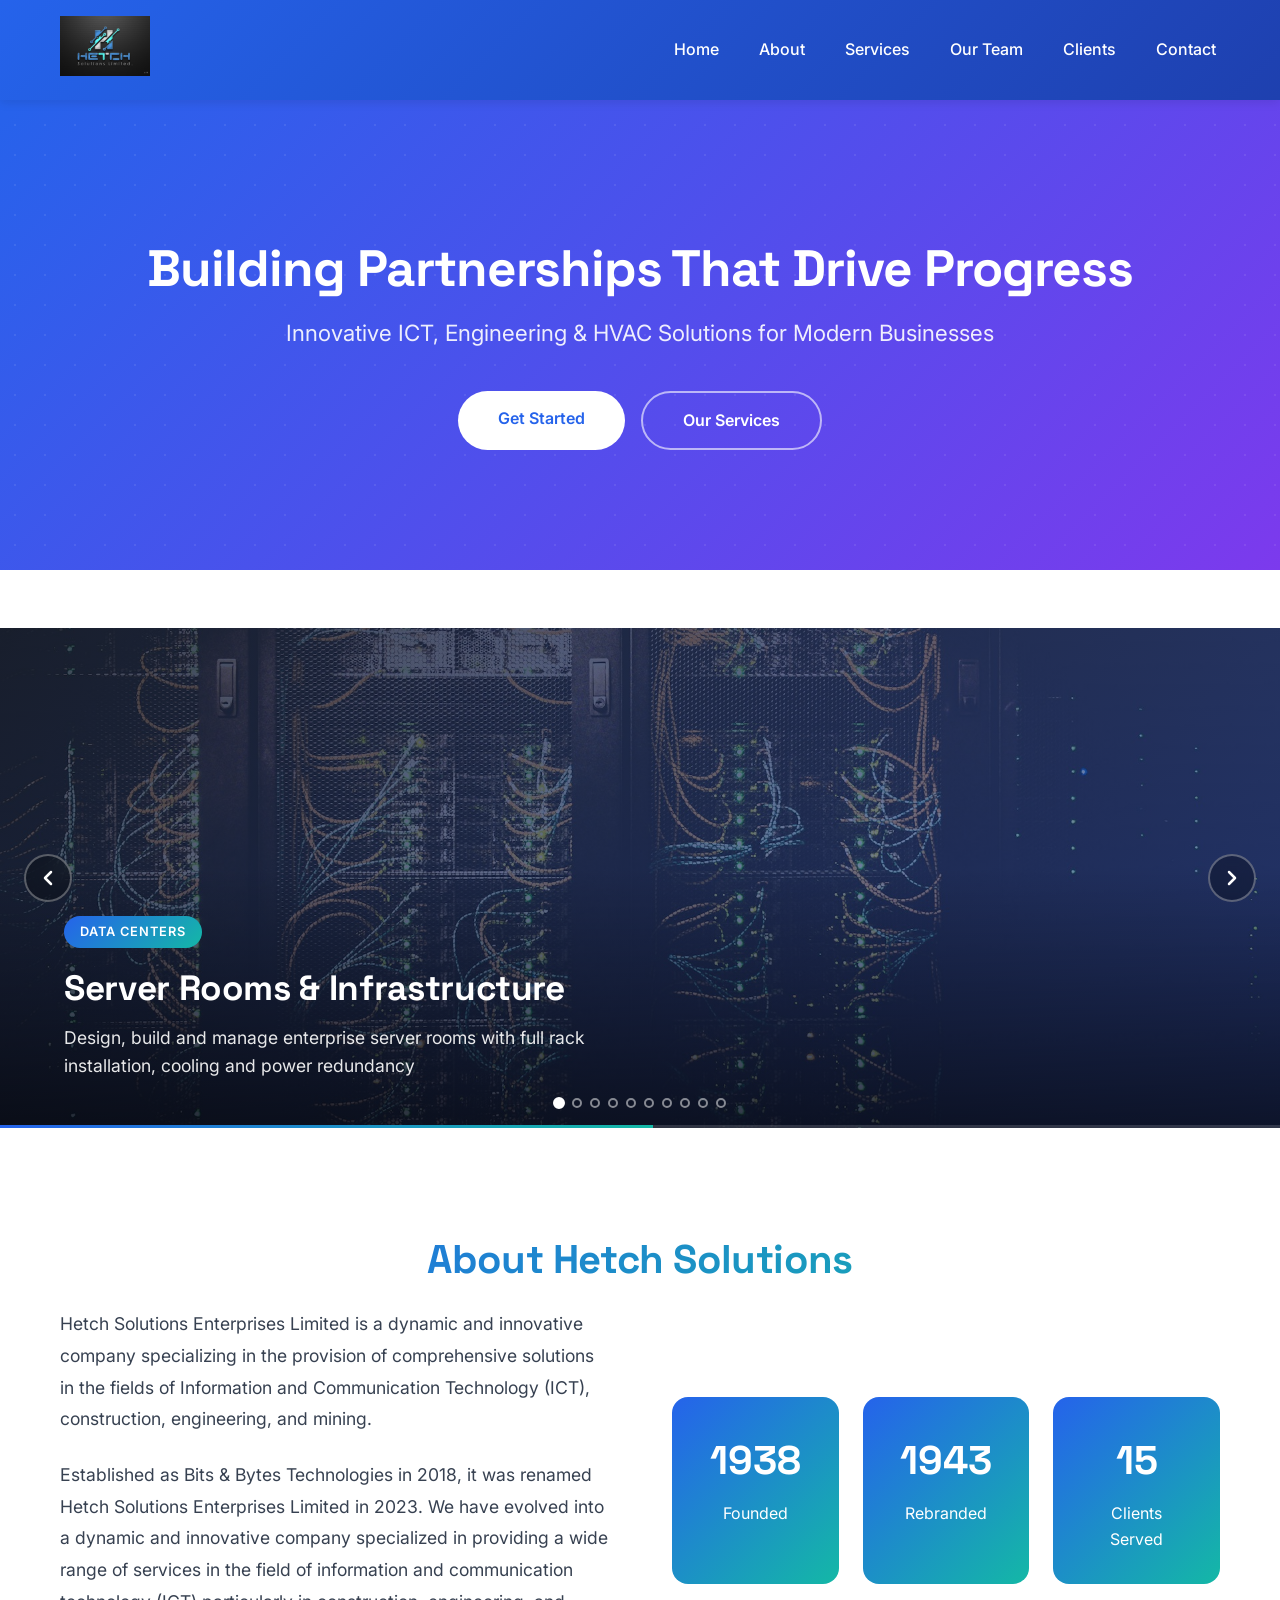
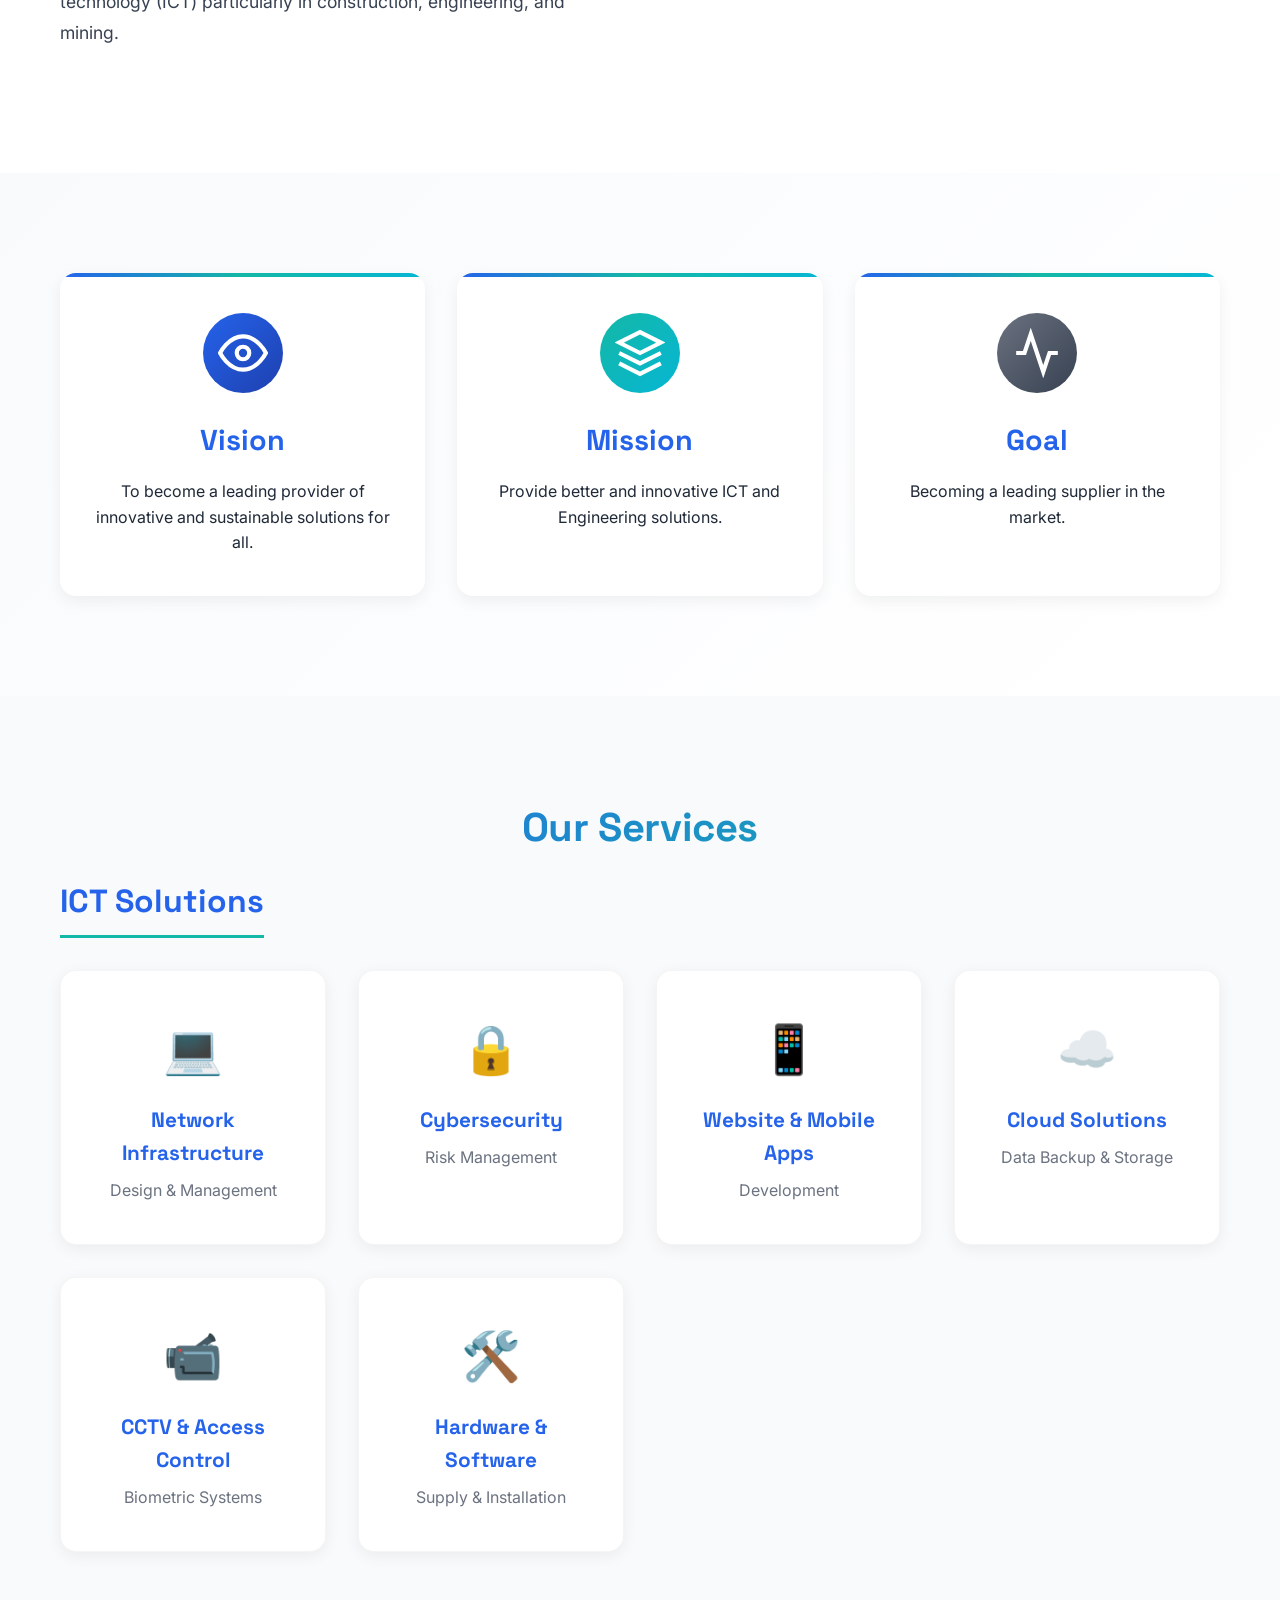
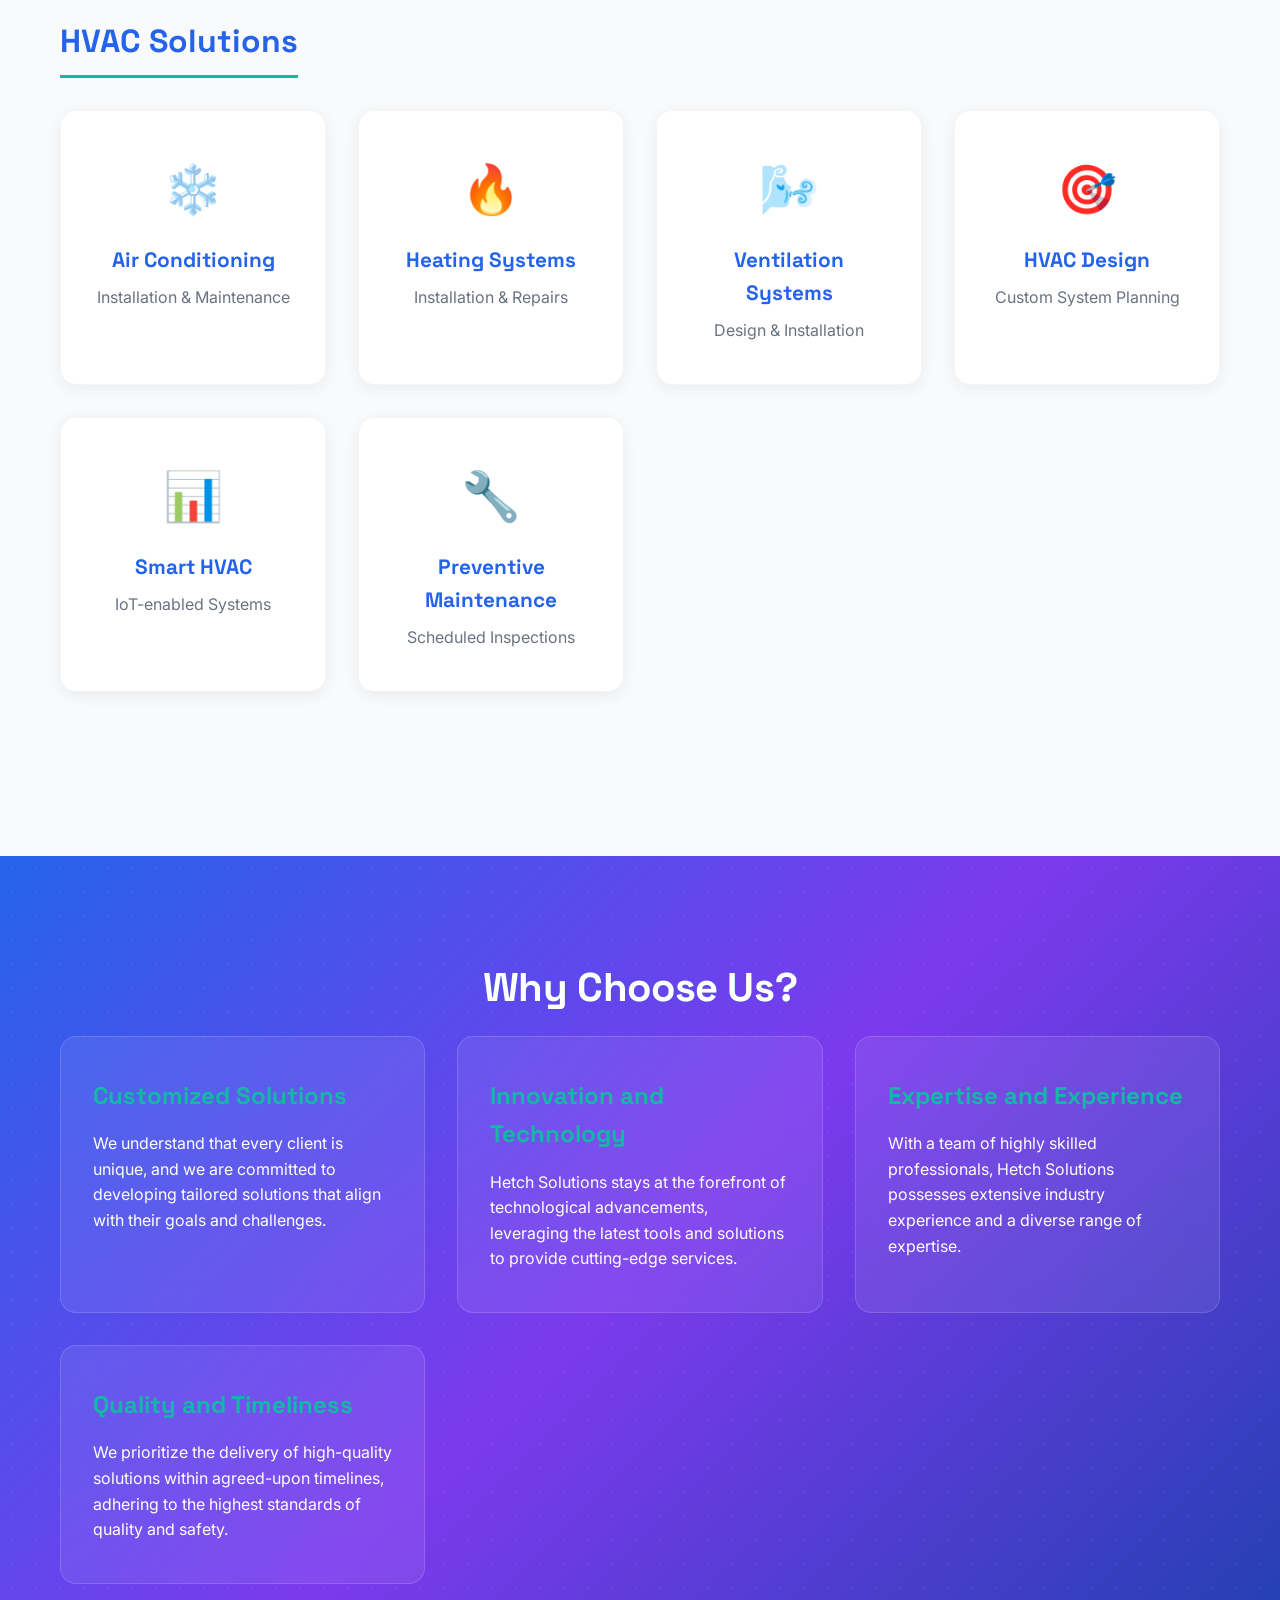
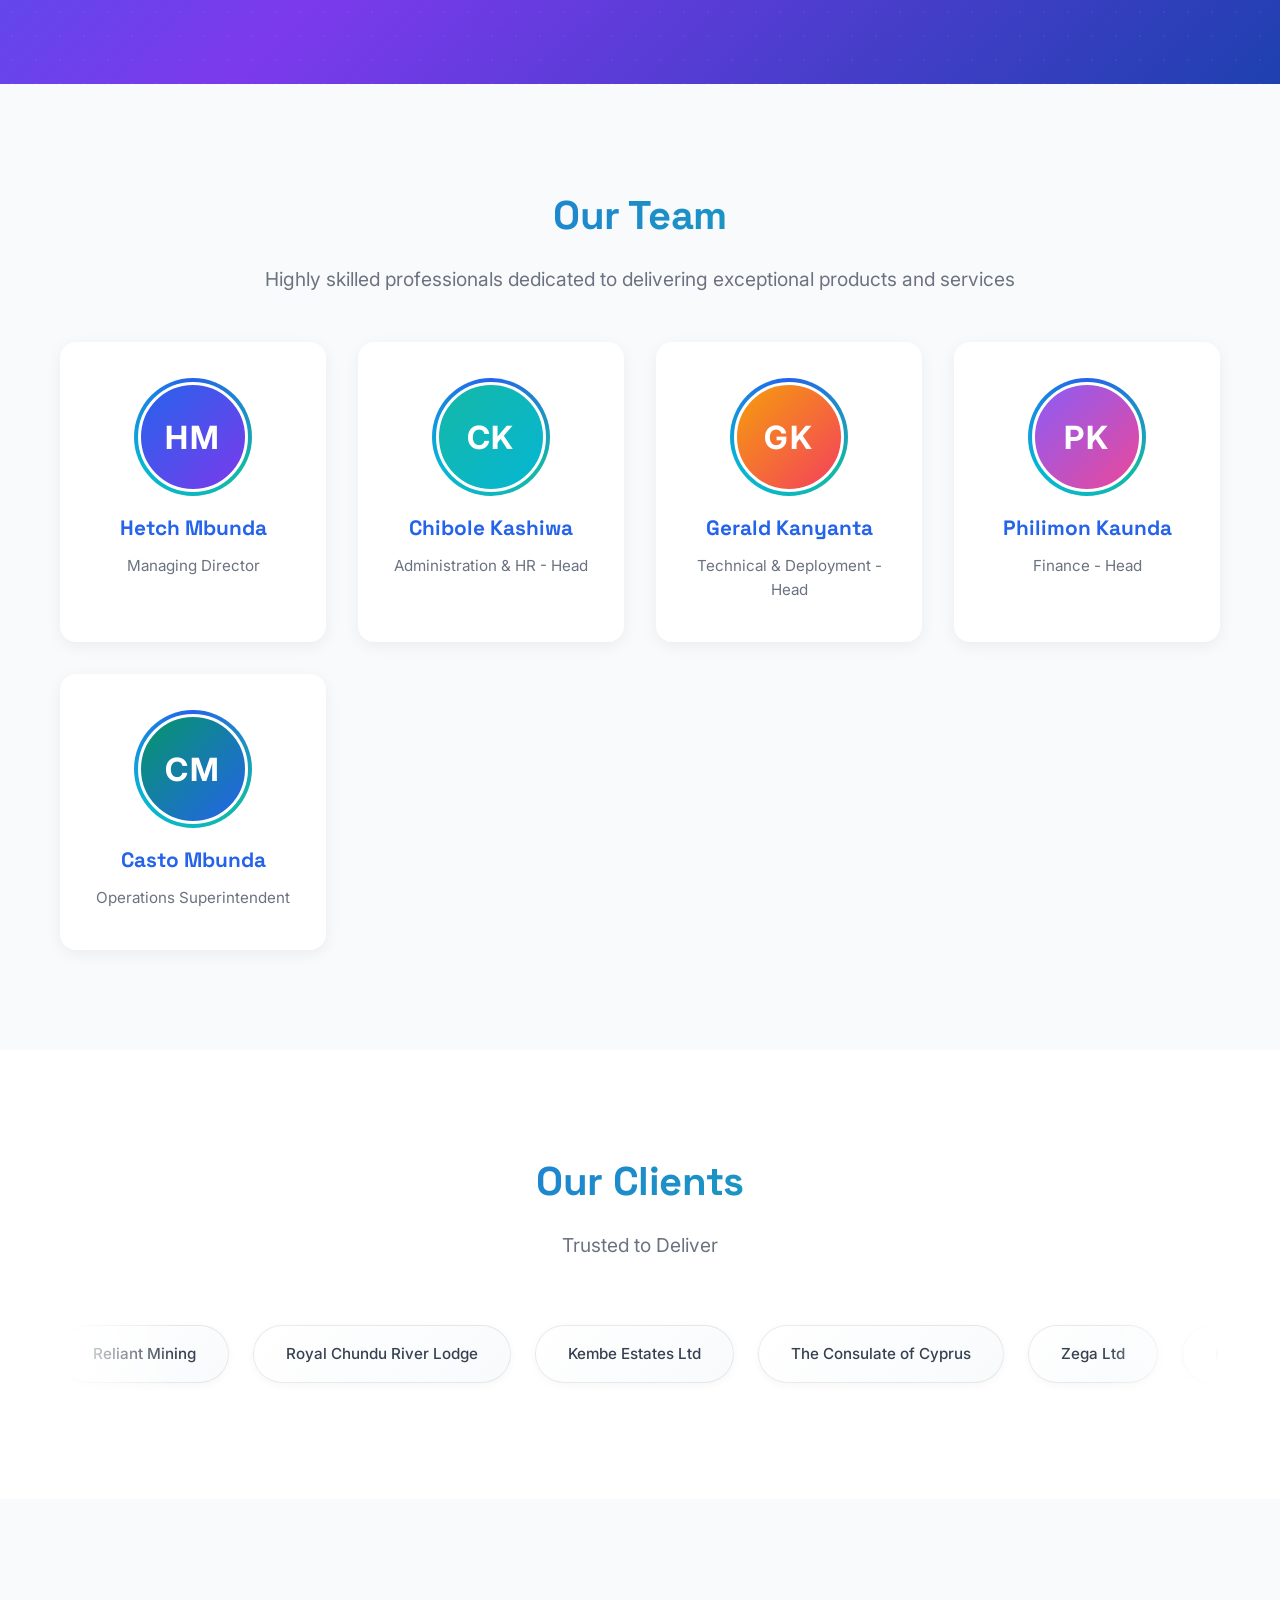
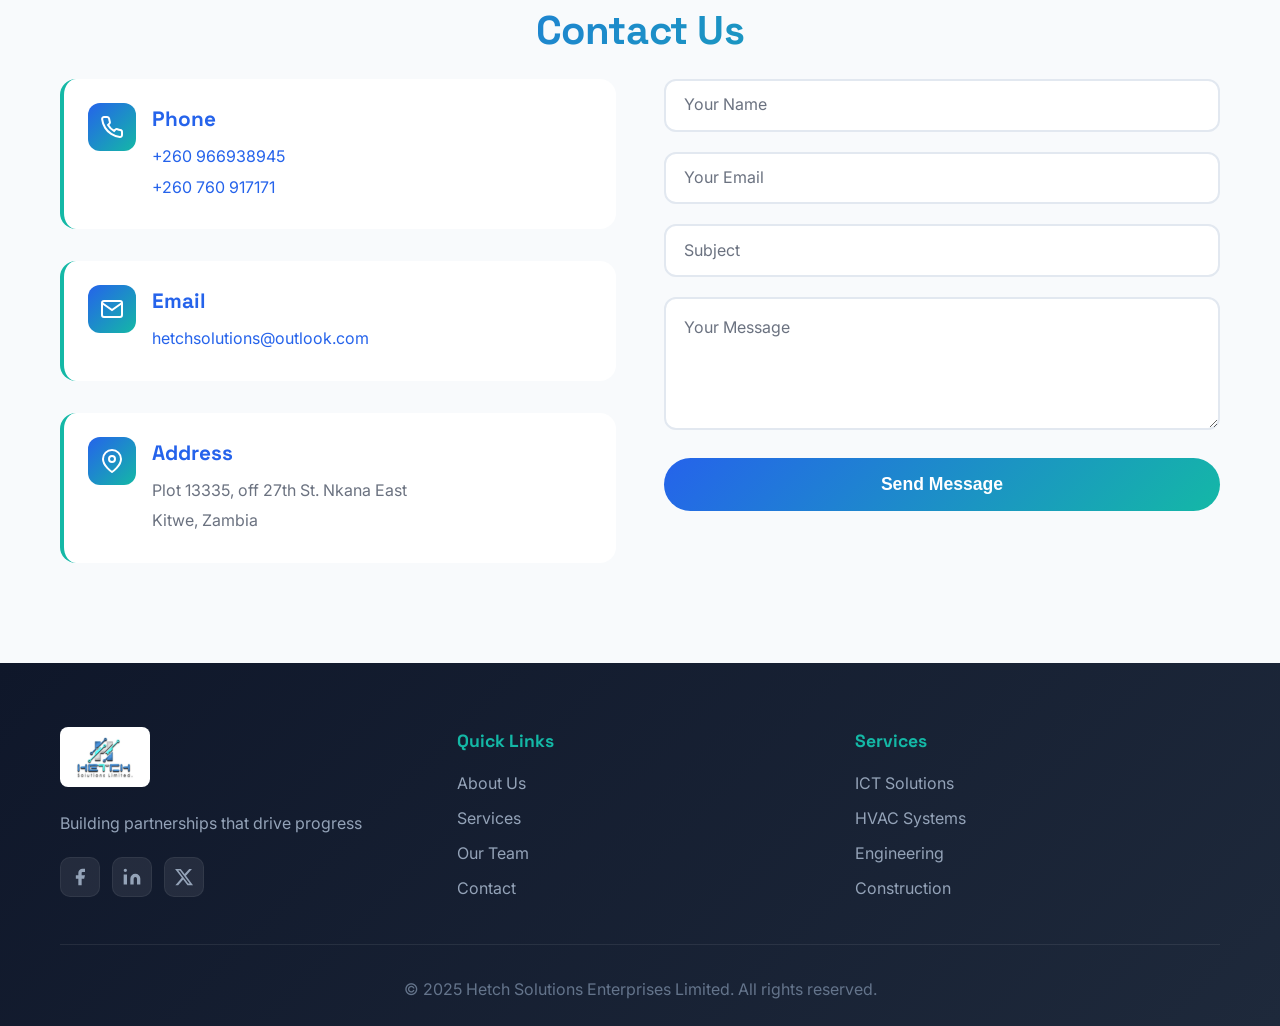
==== index.html @ 3b1891d7 "Redesign UI with 15 cosmetic improvements, slideshow and favicon - Typography: Google Fonts (Inter +" ====
<!DOCTYPE html>
<html lang="en">
<head>
    <meta charset="UTF-8">
    <meta name="viewport" content="width=device-width, initial-scale=1.0">
    <meta name="theme-color" content="#2563EB">
    <meta name="apple-mobile-web-app-status-bar-style" content="black-translucent">
    <title>Hetch Solutions Limited - ICT & Engineering Solutions</title>
    <link rel="icon" type="image/png" sizes="32x32" href="[data-uri]">
    <link rel="icon" type="image/png" sizes="32x32" href="favicon.png?v=3">
    <link rel="icon" type="image/x-icon" href="favicon.ico?v=3">
    <link rel="shortcut icon" href="favicon.ico?v=3">
    <link rel="apple-touch-icon" href="apple-touch-icon.png?v=3">
    <!-- Google Fonts: Inter + Space Grotesk (#1 Typography Upgrade) -->
    <link rel="preconnect" href="https://fonts.googleapis.com">
    <link rel="preconnect" href="https://fonts.gstatic.com" crossorigin>
    <link href="https://fonts.googleapis.com/css2?family=Inter:wght@400;500;600;700&family=Space+Grotesk:wght@500;600;700&display=swap" rel="stylesheet">
    <link rel="stylesheet" href="styles.css">
</head>
<body>
    <!-- Page Loader (#13 Loading animation) -->
    <div class="page-loader" id="pageLoader">
        <div class="loader-spinner"></div>
    </div>

    <!-- Navigation -->
    <nav class="navbar">
        <div class="container">
            <div class="logo">
                <img src="of_use/hetch-logo.jpeg" alt="Hetch Solutions Logo">
            </div>
            <ul class="nav-menu">
                <li><a href="#home">Home</a></li>
                <li><a href="#about">About</a></li>
                <li><a href="#services">Services</a></li>
                <li><a href="#team">Our Team</a></li>
                <li><a href="#clients">Clients</a></li>
                <li><a href="#contact">Contact</a></li>
            </ul>
            <div class="hamburger">
                <span></span>
                <span></span>
                <span></span>
            </div>
        </div>
    </nav>

    <!-- Hero Section (#2 Enhanced hero with animated gradient + dual CTA) -->
    <section id="home" class="hero">
        <div class="hero-bg-pattern"></div>
        <div class="hero-content">
            <h1>Building Partnerships That Drive Progress</h1>
            <p>Innovative ICT, Engineering & HVAC Solutions for Modern Businesses</p>
            <div class="hero-buttons">
                <a href="#contact" class="cta-button">Get Started</a>
                <a href="#services" class="cta-button cta-outline">Our Services</a>
            </div>
        </div>
    </section>

    <!-- Wave Divider (#5 Section separators) -->
    <div class="wave-divider">
        <svg viewBox="0 0 1440 100" preserveAspectRatio="none">
            <path d="M0,40 C360,100 720,0 1080,60 C1260,90 1380,50 1440,40 L1440,100 L0,100 Z" fill="currentColor"/>
        </svg>
    </div>

    <!-- Services Slideshow -->
    <section class="slideshow-section">
        <div class="slideshow" id="slideshow">
            <!-- Slide 1: Server Room -->
            <div class="slide active" style="background-image: url('of_use/slides/server-room.jpg')">
                <div class="slide-overlay"></div>
                <div class="slide-content">
                    <span class="slide-tag">Data Centers</span>
                    <h3>Server Rooms & Infrastructure</h3>
                    <p>Design, build and manage enterprise server rooms with full rack installation, cooling and power redundancy</p>
                </div>
            </div>
            <!-- Slide 2: Fiber Optic Cable -->
            <div class="slide" style="background-image: url('of_use/slides/fiber-cable.jpg')">
                <div class="slide-overlay"></div>
                <div class="slide-content">
                    <span class="slide-tag">Connectivity</span>
                    <h3>Fiber Optic Cabling</h3>
                    <p>High-speed fiber optic installation, splicing and termination for reliable network backbone connectivity</p>
                </div>
            </div>
            <!-- Slide 3: Telecom Towers -->
            <div class="slide" style="background-image: url('of_use/slides/telecom-tower.jpg')">
                <div class="slide-overlay"></div>
                <div class="slide-content">
                    <span class="slide-tag">Telecoms</span>
                    <h3>Towers & Telecommunications</h3>
                    <p>Telecom tower infrastructure, antenna installation and wireless network deployment across remote sites</p>
                </div>
            </div>
            <!-- Slide 4: Two-Way Radios / Mining Comms -->
            <div class="slide" style="background-image: url('of_use/slides/mining-comms.jpg')">
                <div class="slide-overlay"></div>
                <div class="slide-content">
                    <span class="slide-tag">Mining Communications</span>
                    <h3>Two-Way Radios & Field Comms</h3>
                    <p>Reliable radio communication systems for mining operations, ensuring safety and coordination underground and on surface</p>
                </div>
            </div>
            <!-- Slide 5: Computers & Workstations -->
            <div class="slide" style="background-image: url('of_use/slides/computers.jpg')">
                <div class="slide-overlay"></div>
                <div class="slide-content">
                    <span class="slide-tag">Hardware</span>
                    <h3>Computers & Workstations</h3>
                    <p>Supply, installation and support of enterprise desktops, laptops, peripherals and workstation setups</p>
                </div>
            </div>
            <!-- Slide 6: Network / ICT Equipment -->
            <div class="slide" style="background-image: url('of_use/slides/network.jpg')">
                <div class="slide-overlay"></div>
                <div class="slide-content">
                    <span class="slide-tag">ICT Solutions</span>
                    <h3>Network Infrastructure</h3>
                    <p>End-to-end structured cabling, switches, routers and network design for offices, mines and industrial sites</p>
                </div>
            </div>
            <!-- Slide 7: HVAC Systems -->
            <div class="slide" style="background-image: url('of_use/slides/hvac.jpg')">
                <div class="slide-overlay"></div>
                <div class="slide-content">
                    <span class="slide-tag">HVAC</span>
                    <h3>Air Conditioning & Ventilation</h3>
                    <p>Professional HVAC system design, installation and preventive maintenance for commercial and industrial spaces</p>
                </div>
            </div>
            <!-- Slide 8: CCTV / Surveillance -->
            <div class="slide" style="background-image: url('of_use/slides/cctv.jpg')">
                <div class="slide-overlay"></div>
                <div class="slide-content">
                    <span class="slide-tag">Security</span>
                    <h3>CCTV & Access Control</h3>
                    <p>IP camera systems, biometric access control and integrated surveillance solutions for complete site security</p>
                </div>
            </div>
            <!-- Slide 9: Servers / Data -->
            <div class="slide" style="background-image: url('of_use/slides/servers.jpg')">
                <div class="slide-overlay"></div>
                <div class="slide-content">
                    <span class="slide-tag">Cloud & Backup</span>
                    <h3>Servers & Data Storage</h3>
                    <p>Enterprise server deployment, cloud backup solutions and disaster recovery planning for business continuity</p>
                </div>
            </div>
            <!-- Slide 10: Software Development -->
            <div class="slide" style="background-image: url('of_use/slides/software.jpg')">
                <div class="slide-overlay"></div>
                <div class="slide-content">
                    <span class="slide-tag">Development</span>
                    <h3>Software & Web Applications</h3>
                    <p>Custom website, mobile app and software development tailored to your business requirements</p>
                </div>
            </div>

            <!-- Slideshow Controls -->
            <button class="slide-arrow slide-prev" aria-label="Previous slide">
                <svg width="24" height="24" viewBox="0 0 24 24" fill="none" stroke="currentColor" stroke-width="2.5" stroke-linecap="round" stroke-linejoin="round"><polyline points="15 18 9 12 15 6"></polyline></svg>
            </button>
            <button class="slide-arrow slide-next" aria-label="Next slide">
                <svg width="24" height="24" viewBox="0 0 24 24" fill="none" stroke="currentColor" stroke-width="2.5" stroke-linecap="round" stroke-linejoin="round"><polyline points="9 18 15 12 9 6"></polyline></svg>
            </button>

            <!-- Dots Navigation -->
            <div class="slide-dots" id="slideDots"></div>

            <!-- Progress Bar -->
            <div class="slide-progress">
                <div class="slide-progress-bar" id="slideProgressBar"></div>
            </div>
        </div>
    </section>

    <!-- Executive Summary -->
    <section id="about" class="section">
        <div class="container">
            <h2 class="section-title">About Hetch Solutions</h2>
            <div class="content-grid">
                <div class="content-text">
                    <p>Hetch Solutions Enterprises Limited is a dynamic and innovative company specializing in the provision of comprehensive solutions in the fields of Information and Communication Technology (ICT), construction, engineering, and mining.</p>
                    <p>Established as Bits & Bytes Technologies in 2018, it was renamed Hetch Solutions Enterprises Limited in 2023. We have evolved into a dynamic and innovative company specialized in providing a wide range of services in the field of information and communication technology (ICT) particularly in construction, engineering, and mining.</p>
                </div>
                <div class="stats-grid">
                    <div class="stat-card">
                        <h3>2018</h3>
                        <p>Founded</p>
                    </div>
                    <div class="stat-card">
                        <h3>2023</h3>
                        <p>Rebranded</p>
                    </div>
                    <div class="stat-card">
                        <h3>15+</h3>
                        <p>Clients Served</p>
                    </div>
                </div>
            </div>
        </div>
    </section>

    <!-- Vision, Mission, Goals -->
    <section class="vmg-section">
        <div class="container">
            <div class="vmg-grid">
                <div class="vmg-card">
                    <div class="icon-circle blue">
                        <svg width="50" height="50" viewBox="0 0 24 24" fill="none" stroke="currentColor" stroke-width="2">
                            <path d="M1 12s4-8 11-8 11 8 11 8-4 8-11 8-11-8-11-8z"></path>
                            <circle cx="12" cy="12" r="3"></circle>
                        </svg>
                    </div>
                    <h3>Vision</h3>
                    <p>To become a leading provider of innovative and sustainable solutions for all.</p>
                </div>
                <div class="vmg-card">
                    <div class="icon-circle teal">
                        <svg width="50" height="50" viewBox="0 0 24 24" fill="none" stroke="currentColor" stroke-width="2">
                            <path d="M12 2L2 7l10 5 10-5-10-5z"></path>
                            <path d="M2 17l10 5 10-5M2 12l10 5 10-5"></path>
                        </svg>
                    </div>
                    <h3>Mission</h3>
                    <p>Provide better and innovative ICT and Engineering solutions.</p>
                </div>
                <div class="vmg-card">
                    <div class="icon-circle grey">
                        <svg width="50" height="50" viewBox="0 0 24 24" fill="none" stroke="currentColor" stroke-width="2">
                            <polyline points="22 12 18 12 15 21 9 3 6 12 2 12"></polyline>
                        </svg>
                    </div>
                    <h3>Goal</h3>
                    <p>Becoming a leading supplier in the market.</p>
                </div>
            </div>
        </div>
    </section>

    <!-- Services Section -->
    <section id="services" class="section bg-light">
        <div class="container">
            <h2 class="section-title">Our Services</h2>

            <!-- ICT Solutions -->
            <div class="service-category">
                <h3 class="service-title">ICT Solutions</h3>
                <div class="services-grid">
                    <div class="service-card">
                        <div class="service-icon">💻</div>
                        <h4>Network Infrastructure</h4>
                        <p>Design & Management</p>
                    </div>
                    <div class="service-card">
                        <div class="service-icon">🔒</div>
                        <h4>Cybersecurity</h4>
                        <p>Risk Management</p>
                    </div>
                    <div class="service-card">
                        <div class="service-icon">📱</div>
                        <h4>Website & Mobile Apps</h4>
                        <p>Development</p>
                    </div>
                    <div class="service-card">
                        <div class="service-icon">☁️</div>
                        <h4>Cloud Solutions</h4>
                        <p>Data Backup & Storage</p>
                    </div>
                    <div class="service-card">
                        <div class="service-icon">📹</div>
                        <h4>CCTV & Access Control</h4>
                        <p>Biometric Systems</p>
                    </div>
                    <div class="service-card">
                        <div class="service-icon">🛠️</div>
                        <h4>Hardware & Software</h4>
                        <p>Supply & Installation</p>
                    </div>
                </div>
            </div>

            <!-- HVAC Solutions -->
            <div class="service-category">
                <h3 class="service-title">HVAC Solutions</h3>
                <div class="services-grid">
                    <div class="service-card">
                        <div class="service-icon">❄️</div>
                        <h4>Air Conditioning</h4>
                        <p>Installation & Maintenance</p>
                    </div>
                    <div class="service-card">
                        <div class="service-icon">🔥</div>
                        <h4>Heating Systems</h4>
                        <p>Installation & Repairs</p>
                    </div>
                    <div class="service-card">
                        <div class="service-icon">🌬️</div>
                        <h4>Ventilation Systems</h4>
                        <p>Design & Installation</p>
                    </div>
                    <div class="service-card">
                        <div class="service-icon">🎯</div>
                        <h4>HVAC Design</h4>
                        <p>Custom System Planning</p>
                    </div>
                    <div class="service-card">
                        <div class="service-icon">📊</div>
                        <h4>Smart HVAC</h4>
                        <p>IoT-enabled Systems</p>
                    </div>
                    <div class="service-card">
                        <div class="service-icon">🔧</div>
                        <h4>Preventive Maintenance</h4>
                        <p>Scheduled Inspections</p>
                    </div>
                </div>
            </div>
        </div>
    </section>

    <!-- Why Choose Us -->
    <section class="section why-choose">
        <div class="container">
            <h2 class="section-title">Why Choose Us?</h2>
            <div class="features-grid">
                <div class="feature-card">
                    <h4>Customized Solutions</h4>
                    <p>We understand that every client is unique, and we are committed to developing tailored solutions that align with their goals and challenges.</p>
                </div>
                <div class="feature-card">
                    <h4>Innovation and Technology</h4>
                    <p>Hetch Solutions stays at the forefront of technological advancements, leveraging the latest tools and solutions to provide cutting-edge services.</p>
                </div>
                <div class="feature-card">
                    <h4>Expertise and Experience</h4>
                    <p>With a team of highly skilled professionals, Hetch Solutions possesses extensive industry experience and a diverse range of expertise.</p>
                </div>
                <div class="feature-card">
                    <h4>Quality and Timeliness</h4>
                    <p>We prioritize the delivery of high-quality solutions within agreed-upon timelines, adhering to the highest standards of quality and safety.</p>
                </div>
            </div>
        </div>
    </section>

    <!-- Team Section (#7 Enhanced avatars with unique gradients) -->
    <section id="team" class="section bg-light">
        <div class="container">
            <h2 class="section-title">Our Team</h2>
            <p class="section-subtitle">Highly skilled professionals dedicated to delivering exceptional products and services</p>
            <div class="team-grid">
                <div class="team-card">
                    <div class="team-avatar-wrapper">
                        <div class="team-avatar gradient-1">HM</div>
                    </div>
                    <h4>Hetch Mbunda</h4>
                    <p class="team-role">Managing Director</p>
                </div>
                <div class="team-card">
                    <div class="team-avatar-wrapper">
                        <div class="team-avatar gradient-2">CK</div>
                    </div>
                    <h4>Chibole Kashiwa</h4>
                    <p class="team-role">Administration & HR - Head</p>
                </div>
                <div class="team-card">
                    <div class="team-avatar-wrapper">
                        <div class="team-avatar gradient-3">GK</div>
                    </div>
                    <h4>Gerald Kanyanta</h4>
                    <p class="team-role">Technical & Deployment - Head</p>
                </div>
                <div class="team-card">
                    <div class="team-avatar-wrapper">
                        <div class="team-avatar gradient-4">PK</div>
                    </div>
                    <h4>Philimon Kaunda</h4>
                    <p class="team-role">Finance - Head</p>
                </div>
                <div class="team-card">
                    <div class="team-avatar-wrapper">
                        <div class="team-avatar gradient-5">CM</div>
                    </div>
                    <h4>Casto Mbunda</h4>
                    <p class="team-role">Operations Superintendent</p>
                </div>
            </div>
        </div>
    </section>

    <!-- Clients Section (#8 Marquee + badge styling) -->
    <section id="clients" class="section">
        <div class="container">
            <h2 class="section-title">Our Clients</h2>
            <p class="section-subtitle">Trusted to Deliver</p>
            <div class="clients-marquee-wrapper">
                <div class="clients-marquee">
                    <div class="client-badge">Reliant Mining</div>
                    <div class="client-badge">Royal Chundu River Lodge</div>
                    <div class="client-badge">Kembe Estates Ltd</div>
                    <div class="client-badge">The Consulate of Cyprus</div>
                    <div class="client-badge">Zega Ltd</div>
                    <div class="client-badge">Planet Home Innovations Ltd</div>
                    <div class="client-badge">Prosoft Human Resource</div>
                    <div class="client-badge">Southend Travel and Tours</div>
                    <div class="client-badge">Musamba Investments</div>
                    <div class="client-badge">ZSIC - Ndola</div>
                    <div class="client-badge">Aninas Lodge</div>
                    <div class="client-badge">Pharmanova Pharmaceuticals</div>
                    <div class="client-badge">WASAZA</div>
                    <div class="client-badge">Vision Care Opticians</div>
                    <div class="client-badge">SES Zambia</div>
                    <div class="client-badge">ZAMBOU Financial Services</div>
                </div>
                <div class="clients-marquee" aria-hidden="true">
                    <div class="client-badge">Reliant Mining</div>
                    <div class="client-badge">Royal Chundu River Lodge</div>
                    <div class="client-badge">Kembe Estates Ltd</div>
                    <div class="client-badge">The Consulate of Cyprus</div>
                    <div class="client-badge">Zega Ltd</div>
                    <div class="client-badge">Planet Home Innovations Ltd</div>
                    <div class="client-badge">Prosoft Human Resource</div>
                    <div class="client-badge">Southend Travel and Tours</div>
                    <div class="client-badge">Musamba Investments</div>
                    <div class="client-badge">ZSIC - Ndola</div>
                    <div class="client-badge">Aninas Lodge</div>
                    <div class="client-badge">Pharmanova Pharmaceuticals</div>
                    <div class="client-badge">WASAZA</div>
                    <div class="client-badge">Vision Care Opticians</div>
                    <div class="client-badge">SES Zambia</div>
                    <div class="client-badge">ZAMBOU Financial Services</div>
                </div>
            </div>
            <!-- Static grid fallback for accessibility / reduced motion -->
            <div class="clients-grid">
                <div class="client-item">Reliant Mining</div>
                <div class="client-item">Royal Chundu River Lodge</div>
                <div class="client-item">Kembe Estates Ltd</div>
                <div class="client-item">The Consulate of Cyprus</div>
                <div class="client-item">Zega Ltd</div>
                <div class="client-item">Planet Home Innovations Ltd</div>
                <div class="client-item">Prosoft Human Resource</div>
                <div class="client-item">Southend Travel and Tours</div>
                <div class="client-item">Musamba Investments</div>
                <div class="client-item">Zambia State Insurance Company (ZSIC) - Ndola</div>
                <div class="client-item">Aninas Lodge</div>
                <div class="client-item">Pharmanova Pharmaceuticals</div>
                <div class="client-item">Water and Sanitation Association of Zambia (WASAZA)</div>
                <div class="client-item">Vision Care Opticians</div>
                <div class="client-item">SES Zambia</div>
                <div class="client-item">ZAMBOU Financial Services</div>
            </div>
        </div>
    </section>

    <!-- Contact Section (#9 Floating labels + enhanced form) -->
    <section id="contact" class="section contact-section">
        <div class="container">
            <h2 class="section-title">Contact Us</h2>
            <div class="contact-grid">
                <div class="contact-info">
                    <div class="contact-item">
                        <div class="contact-icon">
                            <svg width="24" height="24" viewBox="0 0 24 24" fill="none" stroke="currentColor" stroke-width="2"><path d="M22 16.92v3a2 2 0 01-2.18 2 19.79 19.79 0 01-8.63-3.07 19.5 19.5 0 01-6-6 19.79 19.79 0 01-3.07-8.67A2 2 0 014.11 2h3a2 2 0 012 1.72c.127.96.361 1.903.7 2.81a2 2 0 01-.45 2.11L8.09 9.91a16 16 0 006 6l1.27-1.27a2 2 0 012.11-.45c.907.339 1.85.573 2.81.7A2 2 0 0122 16.92z"/></svg>
                        </div>
                        <div>
                            <h4>Phone</h4>
                            <p><a href="tel:+260966938945">+260 966938945</a></p>
                            <p><a href="tel:+260760917171">+260 760 917171</a></p>
                        </div>
                    </div>
                    <div class="contact-item">
                        <div class="contact-icon">
                            <svg width="24" height="24" viewBox="0 0 24 24" fill="none" stroke="currentColor" stroke-width="2"><path d="M4 4h16c1.1 0 2 .9 2 2v12c0 1.1-.9 2-2 2H4c-1.1 0-2-.9-2-2V6c0-1.1.9-2 2-2z"/><polyline points="22,6 12,13 2,6"/></svg>
                        </div>
                        <div>
                            <h4>Email</h4>
                            <p><a href="mailto:hetchsolutions@outlook.com">hetchsolutions@outlook.com</a></p>
                        </div>
                    </div>
                    <div class="contact-item">
                        <div class="contact-icon">
                            <svg width="24" height="24" viewBox="0 0 24 24" fill="none" stroke="currentColor" stroke-width="2"><path d="M21 10c0 7-9 13-9 13s-9-6-9-13a9 9 0 0118 0z"/><circle cx="12" cy="10" r="3"/></svg>
                        </div>
                        <div>
                            <h4>Address</h4>
                            <p>Plot 13335, off 27th St. Nkana East</p>
                            <p>Kitwe, Zambia</p>
                        </div>
                    </div>
                </div>
                <div class="contact-form">
                    <form>
                        <div class="form-group">
                            <input type="text" id="name" required placeholder=" ">
                            <label for="name">Your Name</label>
                        </div>
                        <div class="form-group">
                            <input type="email" id="email" required placeholder=" ">
                            <label for="email">Your Email</label>
                        </div>
                        <div class="form-group">
                            <input type="text" id="subject" required placeholder=" ">
                            <label for="subject">Subject</label>
                        </div>
                        <div class="form-group">
                            <textarea rows="5" id="message" required placeholder=" "></textarea>
                            <label for="message">Your Message</label>
                        </div>
                        <button type="submit" class="submit-btn">
                            <span class="btn-text">Send Message</span>
                            <span class="btn-loader" style="display:none;"></span>
                        </button>
                    </form>
                </div>
            </div>
        </div>
    </section>

    <!-- Footer (#10 Dark themed + social icons) -->
    <footer class="footer">
        <div class="container">
            <div class="footer-content">
                <div class="footer-section">
                    <img src="of_use/logo1.jpeg" alt="Hetch Solutions Logo" class="footer-logo">
                    <p>Building partnerships that drive progress</p>
                    <div class="social-links">
                        <a href="#" class="social-icon" aria-label="Facebook">
                            <svg width="20" height="20" viewBox="0 0 24 24" fill="currentColor"><path d="M18 2h-3a5 5 0 00-5 5v3H7v4h3v8h4v-8h3l1-4h-4V7a1 1 0 011-1h3z"/></svg>
                        </a>
                        <a href="#" class="social-icon" aria-label="LinkedIn">
                            <svg width="20" height="20" viewBox="0 0 24 24" fill="currentColor"><path d="M16 8a6 6 0 016 6v7h-4v-7a2 2 0 00-2-2 2 2 0 00-2 2v7h-4v-7a6 6 0 016-6zM2 9h4v12H2zM4 6a2 2 0 100-4 2 2 0 000 4z"/></svg>
                        </a>
                        <a href="#" class="social-icon" aria-label="Twitter/X">
                            <svg width="20" height="20" viewBox="0 0 24 24" fill="currentColor"><path d="M18.244 2.25h3.308l-7.227 8.26 8.502 11.24H16.17l-5.214-6.817L4.99 21.75H1.68l7.73-8.835L1.254 2.25H8.08l4.713 6.231zm-1.161 17.52h1.833L7.084 4.126H5.117z"/></svg>
                        </a>
                    </div>
                </div>
                <div class="footer-section">
                    <h4>Quick Links</h4>
                    <ul>
                        <li><a href="#about">About Us</a></li>
                        <li><a href="#services">Services</a></li>
                        <li><a href="#team">Our Team</a></li>
                        <li><a href="#contact">Contact</a></li>
                    </ul>
                </div>
                <div class="footer-section">
                    <h4>Services</h4>
                    <ul>
                        <li>ICT Solutions</li>
                        <li>HVAC Systems</li>
                        <li>Engineering</li>
                        <li>Construction</li>
                    </ul>
                </div>
            </div>
            <div class="footer-bottom">
                <p>&copy; 2025 Hetch Solutions Enterprises Limited. All rights reserved.</p>
            </div>
        </div>
    </footer>

    <!-- Back to Top Button (#14) -->
    <button class="back-to-top" id="backToTop" aria-label="Back to top">
        <svg width="24" height="24" viewBox="0 0 24 24" fill="none" stroke="currentColor" stroke-width="2.5" stroke-linecap="round" stroke-linejoin="round">
            <polyline points="18 15 12 9 6 15"></polyline>
        </svg>
    </button>

    <script src="script.js"></script>
</body>
</html>
---- styles.css ----
/* Color Palette - Enhanced (#4 Color Palette Refinement) */
:root {
    --primary-blue: #2563EB;
    --secondary-blue: #1E40AF;
    --teal: #14B8A6;
    --cyan: #06B6D4;
    --grey: #6B7280;
    --dark-grey: #374151;
    --light-grey: #F3F4F6;
    --white: #FFFFFF;
    --text-dark: #1F2937;
    --accent-amber: #F59E0B;
    --accent-rose: #F43F5E;
    --surface: #F8FAFC;
    --glow-blue: rgba(37, 99, 235, 0.4);
    --glow-teal: rgba(20, 184, 166, 0.4);
}

* {
    margin: 0;
    padding: 0;
    box-sizing: border-box;
}

/* #11 Smooth Scroll (CSS-only) */
html {
    scroll-behavior: smooth;
}

/* #1 Typography Upgrade */
body {
    font-family: 'Inter', 'Segoe UI', Tahoma, Geneva, Verdana, sans-serif;
    line-height: 1.6;
    color: var(--text-dark);
    overflow-x: hidden;
    -webkit-text-size-adjust: 100%;
}

h1, h2, h3, h4, .service-title, .section-title {
    font-family: 'Space Grotesk', 'Segoe UI', sans-serif;
}

.container {
    max-width: 1200px;
    margin: 0 auto;
    padding: 0 20px;
}

/* #13 Page Loader */
.page-loader {
    position: fixed;
    inset: 0;
    background: var(--white);
    display: flex;
    align-items: center;
    justify-content: center;
    z-index: 9999;
    transition: opacity 0.5s ease, visibility 0.5s ease;
}

.page-loader.hidden {
    opacity: 0;
    visibility: hidden;
}

.loader-spinner {
    width: 48px;
    height: 48px;
    border: 4px solid var(--light-grey);
    border-top-color: var(--primary-blue);
    border-radius: 50%;
    animation: spin 0.8s linear infinite;
}

@keyframes spin {
    to { transform: rotate(360deg); }
}

/* Navigation (#6 Animated underlines on nav links) */
.navbar {
    background: linear-gradient(135deg, var(--primary-blue) 0%, var(--secondary-blue) 100%);
    padding: 1rem 0;
    position: fixed;
    width: 100%;
    top: 0;
    z-index: 1000;
    box-shadow: 0 2px 10px rgba(0,0,0,0.1);
    transition: box-shadow 0.3s ease, background 0.3s ease;
}

.navbar.scrolled {
    background: linear-gradient(135deg, var(--secondary-blue) 0%, #162e6e 100%);
}

.navbar .container {
    display: flex;
    justify-content: space-between;
    align-items: center;
}

.logo img {
    height: 60px;
    width: auto;
}

.nav-menu {
    display: flex;
    list-style: none;
    gap: 2rem;
}

.nav-menu a {
    color: var(--white);
    text-decoration: none;
    font-weight: 500;
    transition: color 0.3s;
    padding: 8px 4px;
    position: relative;
}

/* #6 Animated underline on nav links */
.nav-menu a::after {
    content: '';
    position: absolute;
    bottom: 0;
    left: 0;
    width: 0;
    height: 2px;
    background: var(--teal);
    transition: width 0.3s ease;
}

.nav-menu a:hover::after {
    width: 100%;
}

.nav-menu a:hover {
    color: var(--teal);
}

.hamburger {
    display: none;
    flex-direction: column;
    cursor: pointer;
}

.hamburger span {
    width: 25px;
    height: 3px;
    background: var(--white);
    margin: 3px 0;
    transition: 0.3s;
    transform-origin: center;
}

.hamburger.active span:nth-child(1) {
    transform: rotate(45deg) translate(5px, 5px);
}

.hamburger.active span:nth-child(2) {
    opacity: 0;
}

.hamburger.active span:nth-child(3) {
    transform: rotate(-45deg) translate(6px, -6px);
}

/* Hero Section (#2 Animated gradient + background pattern) */
.hero {
    background: linear-gradient(135deg, var(--primary-blue) 0%, #7c3aed 50%, var(--teal) 100%);
    background-size: 200% 200%;
    animation: gradientShift 8s ease infinite;
    padding: 160px 20px 120px;
    text-align: center;
    color: var(--white);
    margin-top: 80px;
    position: relative;
    overflow: hidden;
}

@keyframes gradientShift {
    0%, 100% { background-position: 0% 50%; }
    50% { background-position: 100% 50%; }
}

/* #2 Background pattern */
.hero-bg-pattern {
    position: absolute;
    inset: 0;
    background-image: radial-gradient(rgba(255,255,255,0.08) 1px, transparent 1px);
    background-size: 30px 30px;
    pointer-events: none;
}

.hero-content {
    position: relative;
    z-index: 1;
}

.hero-content h1 {
    font-size: 3.2rem;
    margin-bottom: 1rem;
    animation: fadeInUp 1s ease;
    font-weight: 700;
    letter-spacing: -0.02em;
    line-height: 1.15;
}

.hero-content p {
    font-size: 1.4rem;
    margin-bottom: 2.5rem;
    animation: fadeInUp 1.2s ease;
    opacity: 0.9;
    font-weight: 400;
}

/* #2 Dual CTA buttons */
.hero-buttons {
    display: flex;
    gap: 1rem;
    justify-content: center;
    flex-wrap: wrap;
    animation: fadeInUp 1.4s ease;
}

.cta-button {
    display: inline-block;
    padding: 15px 40px;
    background: var(--white);
    color: var(--primary-blue);
    text-decoration: none;
    border-radius: 50px;
    font-weight: 600;
    transition: transform 0.3s, box-shadow 0.3s, background 0.3s, color 0.3s;
}

/* #6 Button hover fill transition */
.cta-button:hover {
    transform: translateY(-3px);
    box-shadow: 0 10px 30px rgba(0,0,0,0.25);
}

.cta-outline {
    background: transparent;
    color: var(--white);
    border: 2px solid rgba(255,255,255,0.6);
}

.cta-outline:hover {
    background: var(--white);
    color: var(--primary-blue);
    border-color: var(--white);
}

@keyframes fadeInUp {
    from {
        opacity: 0;
        transform: translateY(30px);
    }
    to {
        opacity: 1;
        transform: translateY(0);
    }
}

/* #5 Wave Divider */
.wave-divider {
    margin-top: -2px;
    line-height: 0;
    color: var(--white);
}

.wave-divider svg {
    width: 100%;
    height: 60px;
    display: block;
}

/* Slideshow Section */
.slideshow-section {
    padding: 0;
    overflow: hidden;
}

.slideshow {
    position: relative;
    width: 100%;
    height: 500px;
    overflow: hidden;
    background: #0F172A;
}

.slide {
    position: absolute;
    inset: 0;
    background-size: cover;
    background-position: center;
    opacity: 0;
    transition: opacity 1s ease-in-out;
    z-index: 0;
}

.slide.active {
    opacity: 1;
    z-index: 1;
}

.slide-overlay {
    position: absolute;
    inset: 0;
    background: linear-gradient(135deg, rgba(15,23,42,0.75) 0%, rgba(30,64,175,0.5) 100%);
}

.slide-content {
    position: absolute;
    bottom: 0;
    left: 0;
    right: 0;
    padding: 3rem 4rem;
    z-index: 2;
    color: var(--white);
    background: linear-gradient(to top, rgba(0,0,0,0.6) 0%, transparent 100%);
    transform: translateY(10px);
    opacity: 0;
    transition: transform 0.6s ease 0.3s, opacity 0.6s ease 0.3s;
}

.slide.active .slide-content {
    transform: translateY(0);
    opacity: 1;
}

.slide-tag {
    display: inline-block;
    background: linear-gradient(135deg, var(--primary-blue), var(--teal));
    color: var(--white);
    padding: 0.35rem 1rem;
    border-radius: 50px;
    font-size: 0.8rem;
    font-weight: 600;
    text-transform: uppercase;
    letter-spacing: 0.08em;
    margin-bottom: 0.75rem;
}

.slide-content h3 {
    font-family: 'Space Grotesk', sans-serif;
    font-size: 2.2rem;
    font-weight: 700;
    margin-bottom: 0.5rem;
    letter-spacing: -0.01em;
}

.slide-content p {
    font-size: 1.1rem;
    opacity: 0.9;
    max-width: 600px;
    line-height: 1.6;
}

/* Slideshow Arrows */
.slide-arrow {
    position: absolute;
    top: 50%;
    transform: translateY(-50%);
    z-index: 5;
    width: 48px;
    height: 48px;
    border-radius: 50%;
    border: 2px solid rgba(255,255,255,0.3);
    background: rgba(0,0,0,0.3);
    backdrop-filter: blur(8px);
    -webkit-backdrop-filter: blur(8px);
    color: var(--white);
    cursor: pointer;
    display: flex;
    align-items: center;
    justify-content: center;
    transition: all 0.3s ease;
}

.slide-arrow:hover {
    background: rgba(255,255,255,0.2);
    border-color: var(--white);
    transform: translateY(-50%) scale(1.1);
}

.slide-prev { left: 1.5rem; }
.slide-next { right: 1.5rem; }

/* Slideshow Dots */
.slide-dots {
    position: absolute;
    bottom: 1.25rem;
    left: 50%;
    transform: translateX(-50%);
    z-index: 5;
    display: flex;
    gap: 0.5rem;
}

.slide-dot {
    width: 10px;
    height: 10px;
    border-radius: 50%;
    border: 2px solid rgba(255,255,255,0.5);
    background: transparent;
    cursor: pointer;
    transition: all 0.3s ease;
    padding: 0;
}

.slide-dot.active {
    background: var(--white);
    border-color: var(--white);
    transform: scale(1.2);
}

.slide-dot:hover {
    border-color: var(--white);
}

/* Slideshow Progress Bar */
.slide-progress {
    position: absolute;
    bottom: 0;
    left: 0;
    right: 0;
    height: 3px;
    background: rgba(255,255,255,0.15);
    z-index: 5;
}

.slide-progress-bar {
    height: 100%;
    background: linear-gradient(90deg, var(--primary-blue), var(--teal));
    width: 0%;
    transition: width 0.1s linear;
}

/* Slideshow Responsive */
@media (max-width: 768px) {
    .slideshow {
        height: 400px;
    }

    .slide-content {
        padding: 2rem 1.5rem;
    }

    .slide-content h3 {
        font-size: 1.5rem;
    }

    .slide-content p {
        font-size: 0.95rem;
    }

    .slide-arrow {
        width: 40px;
        height: 40px;
    }

    .slide-prev { left: 0.75rem; }
    .slide-next { right: 0.75rem; }
}

@media (max-width: 480px) {
    .slideshow {
        height: 350px;
    }

    .slide-content {
        padding: 1.5rem 1rem;
    }

    .slide-content h3 {
        font-size: 1.3rem;
    }

    .slide-content p {
        font-size: 0.85rem;
        display: -webkit-box;
        -webkit-line-clamp: 2;
        -webkit-box-orient: vertical;
        overflow: hidden;
    }

    .slide-arrow {
        width: 36px;
        height: 36px;
    }

    .slide-arrow svg {
        width: 18px;
        height: 18px;
    }
}

/* Sections (#5 More whitespace) */
.section {
    padding: 100px 20px;
}

/* #4 Gradient text for section titles */
.section-title {
    text-align: center;
    font-size: 2.5rem;
    margin-bottom: 1rem;
    color: var(--primary-blue);
    background: linear-gradient(135deg, var(--primary-blue), var(--teal));
    -webkit-background-clip: text;
    -webkit-text-fill-color: transparent;
    background-clip: text;
    letter-spacing: -0.01em;
}

.section-subtitle {
    text-align: center;
    font-size: 1.2rem;
    color: var(--grey);
    margin-bottom: 3rem;
}

/* #4 Alternating subtle background tints */
.bg-light {
    background: var(--surface);
}

/* Content Grid */
.content-grid {
    display: grid;
    grid-template-columns: 1fr 1fr;
    gap: 4rem;
    align-items: center;
}

.content-text p {
    margin-bottom: 1.5rem;
    font-size: 1.1rem;
    color: var(--dark-grey);
    line-height: 1.8;
}

.stats-grid {
    display: grid;
    grid-template-columns: repeat(3, 1fr);
    gap: 1.5rem;
}

.stat-card {
    background: linear-gradient(135deg, var(--primary-blue), var(--teal));
    color: var(--white);
    padding: 2rem;
    border-radius: 16px;
    text-align: center;
    transition: transform 0.3s, box-shadow 0.3s;
}

/* #15 Hover glow effect */
.stat-card:hover {
    transform: translateY(-5px);
    box-shadow: 0 8px 30px var(--glow-blue);
}

.stat-card h3 {
    font-size: 2.5rem;
    margin-bottom: 0.5rem;
}

/* Vision, Mission, Goals */
.vmg-section {
    background: linear-gradient(135deg, var(--surface) 0%, var(--white) 100%);
    padding: 100px 20px;
}

.vmg-grid {
    display: grid;
    grid-template-columns: repeat(3, 1fr);
    gap: 2rem;
}

/* #3 Card Design Refresh - gradient border effect */
.vmg-card {
    background: var(--white);
    padding: 2.5rem 2rem;
    border-radius: 16px;
    text-align: center;
    box-shadow: 0 5px 15px rgba(0,0,0,0.06);
    transition: transform 0.3s, box-shadow 0.3s;
    position: relative;
    overflow: hidden;
}

.vmg-card::before {
    content: '';
    position: absolute;
    top: 0;
    left: 0;
    right: 0;
    height: 4px;
    background: linear-gradient(90deg, var(--primary-blue), var(--teal), var(--cyan));
}

.vmg-card:hover {
    transform: translateY(-10px);
    box-shadow: 0 20px 40px rgba(0,0,0,0.1);
}

.icon-circle {
    width: 80px;
    height: 80px;
    border-radius: 50%;
    display: flex;
    align-items: center;
    justify-content: center;
    margin: 0 auto 1.5rem;
    color: var(--white);
    transition: transform 0.3s ease;
}

.vmg-card:hover .icon-circle {
    transform: scale(1.1);
}

.icon-circle.blue {
    background: linear-gradient(135deg, var(--primary-blue), var(--secondary-blue));
}

.icon-circle.teal {
    background: linear-gradient(135deg, var(--teal), var(--cyan));
}

.icon-circle.grey {
    background: linear-gradient(135deg, var(--grey), var(--dark-grey));
}

.vmg-card h3 {
    font-size: 1.8rem;
    margin-bottom: 1rem;
    color: var(--primary-blue);
}

/* Services (#3 Enhanced cards with gradient borders) */
.service-category {
    margin-bottom: 4rem;
}

.service-title {
    font-size: 2rem;
    color: var(--primary-blue);
    margin-bottom: 2rem;
    padding-bottom: 0.5rem;
    border-bottom: 3px solid var(--teal);
    display: inline-block;
}

.services-grid {
    display: grid;
    grid-template-columns: repeat(auto-fit, minmax(250px, 1fr));
    gap: 2rem;
}

.service-card {
    background: var(--white);
    padding: 2.5rem 2rem;
    border-radius: 16px;
    text-align: center;
    box-shadow: 0 4px 16px rgba(0,0,0,0.06);
    transition: all 0.3s ease;
    border: 1px solid rgba(0,0,0,0.04);
    position: relative;
    overflow: hidden;
}

.service-card::after {
    content: '';
    position: absolute;
    bottom: 0;
    left: 0;
    right: 0;
    height: 3px;
    background: linear-gradient(90deg, var(--primary-blue), var(--teal));
    transform: scaleX(0);
    transition: transform 0.3s ease;
}

/* #15 Hover glow effect on service cards */
.service-card:hover {
    transform: translateY(-8px);
    box-shadow: 0 12px 30px var(--glow-teal);
    border-color: transparent;
}

.service-card:hover::after {
    transform: scaleX(1);
}

.service-icon {
    font-size: 3rem;
    margin-bottom: 1rem;
}

.service-card h4 {
    font-size: 1.3rem;
    margin-bottom: 0.5rem;
    color: var(--primary-blue);
}

.service-card p {
    color: var(--grey);
}

/* Why Choose Us (#3 Glassmorphism cards) */
.why-choose {
    background: linear-gradient(135deg, var(--primary-blue) 0%, #7c3aed 50%, var(--secondary-blue) 100%);
    color: var(--white);
    position: relative;
    overflow: hidden;
}

.why-choose::before {
    content: '';
    position: absolute;
    inset: 0;
    background-image: radial-gradient(rgba(255,255,255,0.05) 1px, transparent 1px);
    background-size: 24px 24px;
    pointer-events: none;
}

.why-choose .section-title {
    color: var(--white);
    -webkit-text-fill-color: var(--white);
}

.features-grid {
    display: grid;
    grid-template-columns: repeat(auto-fit, minmax(280px, 1fr));
    gap: 2rem;
    position: relative;
}

/* #3 Glassmorphism feature cards */
.feature-card {
    background: rgba(255, 255, 255, 0.08);
    padding: 2.5rem 2rem;
    border-radius: 16px;
    backdrop-filter: blur(16px);
    -webkit-backdrop-filter: blur(16px);
    border: 1px solid rgba(255, 255, 255, 0.15);
    transition: all 0.3s ease;
}

.feature-card:hover {
    background: rgba(255, 255, 255, 0.16);
    transform: translateY(-6px);
    border-color: rgba(255,255,255,0.3);
    box-shadow: 0 8px 32px rgba(0,0,0,0.2);
}

.feature-card h4 {
    font-size: 1.5rem;
    margin-bottom: 1rem;
    color: var(--teal);
}

/* Team Section (#7 Unique gradient avatars + decorative frames) */
.team-grid {
    display: grid;
    grid-template-columns: repeat(auto-fit, minmax(250px, 1fr));
    gap: 2rem;
}

.team-card {
    background: var(--white);
    padding: 2.5rem 2rem;
    border-radius: 16px;
    text-align: center;
    box-shadow: 0 4px 16px rgba(0,0,0,0.06);
    transition: transform 0.3s, box-shadow 0.3s;
}

.team-card:hover {
    transform: translateY(-8px);
    box-shadow: 0 12px 30px rgba(0,0,0,0.1);
}

.team-avatar-wrapper {
    position: relative;
    width: 110px;
    height: 110px;
    margin: 0 auto 1.25rem;
}

.team-avatar-wrapper::before {
    content: '';
    position: absolute;
    inset: -4px;
    border-radius: 50%;
    background: conic-gradient(var(--primary-blue), var(--teal), var(--cyan), var(--primary-blue));
    animation: avatarRingSpin 6s linear infinite;
}

@keyframes avatarRingSpin {
    to { transform: rotate(360deg); }
}

.team-avatar {
    width: 110px;
    height: 110px;
    border-radius: 50%;
    color: var(--white);
    display: flex;
    align-items: center;
    justify-content: center;
    font-size: 2rem;
    font-weight: 700;
    position: relative;
    z-index: 1;
    border: 3px solid var(--white);
    letter-spacing: 0.05em;
}

/* #7 Unique gradients per team member */
.gradient-1 { background: linear-gradient(135deg, #2563EB, #7c3aed); }
.gradient-2 { background: linear-gradient(135deg, #14B8A6, #06B6D4); }
.gradient-3 { background: linear-gradient(135deg, #F59E0B, #F43F5E); }
.gradient-4 { background: linear-gradient(135deg, #8B5CF6, #EC4899); }
.gradient-5 { background: linear-gradient(135deg, #059669, #2563EB); }

.team-card h4 {
    font-size: 1.3rem;
    margin-bottom: 0.5rem;
    color: var(--primary-blue);
}

.team-role {
    color: var(--grey);
    font-size: 0.95rem;
}

/* Clients Section (#8 Marquee + badge styling) */
.clients-marquee-wrapper {
    overflow: hidden;
    mask-image: linear-gradient(to right, transparent, black 10%, black 90%, transparent);
    -webkit-mask-image: linear-gradient(to right, transparent, black 10%, black 90%, transparent);
    padding: 1rem 0;
}

.clients-marquee-wrapper {
    display: flex;
}

.clients-marquee {
    display: flex;
    gap: 1.5rem;
    animation: marqueeScroll 30s linear infinite;
    flex-shrink: 0;
    padding-right: 1.5rem;
}

@keyframes marqueeScroll {
    from { transform: translateX(0); }
    to { transform: translateX(-100%); }
}

.client-badge {
    background: linear-gradient(135deg, var(--white), var(--surface));
    padding: 1rem 2rem;
    border-radius: 50px;
    white-space: nowrap;
    font-weight: 500;
    font-size: 0.95rem;
    color: var(--dark-grey);
    border: 1px solid rgba(0,0,0,0.08);
    box-shadow: 0 2px 8px rgba(0,0,0,0.04);
    transition: all 0.3s ease;
}

.client-badge:hover {
    border-color: var(--teal);
    box-shadow: 0 4px 16px var(--glow-teal);
    color: var(--primary-blue);
}

/* Hide static grid when marquee is shown */
.clients-grid {
    display: none;
}

.client-item {
    background: var(--white);
    padding: 1.5rem;
    border-radius: 12px;
    text-align: center;
    border-left: 4px solid var(--teal);
    box-shadow: 0 2px 8px rgba(0,0,0,0.06);
    transition: all 0.3s;
}

.client-item:hover {
    transform: translateX(5px);
    border-left-color: var(--primary-blue);
}

/* Contact Section (#9 Floating labels + enhanced form) */
.contact-section {
    background: var(--surface);
}

.contact-grid {
    display: grid;
    grid-template-columns: 1fr 1fr;
    gap: 3rem;
}

.contact-info {
    display: flex;
    flex-direction: column;
    gap: 2rem;
}

.contact-item {
    background: var(--white);
    padding: 1.5rem;
    border-radius: 16px;
    border-left: 4px solid var(--teal);
    display: flex;
    align-items: flex-start;
    gap: 1rem;
    transition: transform 0.3s, box-shadow 0.3s;
}

.contact-item:hover {
    transform: translateX(4px);
    box-shadow: 0 4px 16px rgba(0,0,0,0.06);
}

.contact-icon {
    width: 48px;
    height: 48px;
    border-radius: 12px;
    background: linear-gradient(135deg, var(--primary-blue), var(--teal));
    color: var(--white);
    display: flex;
    align-items: center;
    justify-content: center;
    flex-shrink: 0;
}

.contact-item h4 {
    color: var(--primary-blue);
    margin-bottom: 0.5rem;
    font-size: 1.3rem;
}

.contact-item p {
    color: var(--grey);
    margin: 0.3rem 0;
}

.contact-item a {
    color: var(--primary-blue);
    text-decoration: none;
    word-break: break-all;
    transition: color 0.3s;
}

.contact-item a:hover {
    color: var(--teal);
}

.contact-form form {
    display: flex;
    flex-direction: column;
    gap: 1.25rem;
}

/* #9 Floating label form groups */
.form-group {
    position: relative;
}

.form-group input,
.form-group textarea {
    width: 100%;
    padding: 1.1rem 1rem 0.7rem;
    border: 2px solid #E2E8F0;
    border-radius: 12px;
    font-size: 1rem;
    font-family: inherit;
    transition: border-color 0.3s, box-shadow 0.3s;
    background: var(--white);
}

.form-group label {
    position: absolute;
    left: 1rem;
    top: 50%;
    transform: translateY(-50%);
    color: var(--grey);
    font-size: 1rem;
    pointer-events: none;
    transition: all 0.2s ease;
    background: var(--white);
    padding: 0 4px;
}

.form-group textarea ~ label {
    top: 1.1rem;
    transform: none;
}

.form-group input:focus ~ label,
.form-group input:not(:placeholder-shown) ~ label,
.form-group textarea:focus ~ label,
.form-group textarea:not(:placeholder-shown) ~ label {
    top: 0;
    transform: translateY(-50%);
    font-size: 0.8rem;
    color: var(--primary-blue);
    font-weight: 500;
}

.form-group input:focus,
.form-group textarea:focus {
    outline: none;
    border-color: var(--teal);
    box-shadow: 0 0 0 4px var(--glow-teal);
}

/* #9 Validation visual feedback */
.form-group input:valid:not(:placeholder-shown),
.form-group textarea:valid:not(:placeholder-shown) {
    border-color: #10B981;
}

.form-group input:invalid:not(:placeholder-shown):not(:focus),
.form-group textarea:invalid:not(:placeholder-shown):not(:focus) {
    border-color: var(--accent-rose);
}

.submit-btn {
    padding: 1rem 2rem;
    background: linear-gradient(135deg, var(--primary-blue), var(--teal));
    color: var(--white);
    border: none;
    border-radius: 50px;
    font-size: 1.1rem;
    font-weight: 600;
    cursor: pointer;
    transition: transform 0.3s, box-shadow 0.3s;
    position: relative;
    overflow: hidden;
}

/* #6 Button hover fill transition */
.submit-btn::before {
    content: '';
    position: absolute;
    inset: 0;
    background: linear-gradient(135deg, var(--teal), var(--primary-blue));
    opacity: 0;
    transition: opacity 0.3s;
}

.submit-btn:hover::before {
    opacity: 1;
}

.submit-btn .btn-text {
    position: relative;
    z-index: 1;
}

/* #15 Hover glow on submit button */
.submit-btn:hover {
    transform: translateY(-3px);
    box-shadow: 0 8px 25px var(--glow-blue);
}

/* #9 Button loading state */
.btn-loader {
    width: 20px;
    height: 20px;
    border: 3px solid rgba(255,255,255,0.3);
    border-top-color: var(--white);
    border-radius: 50%;
    animation: spin 0.6s linear infinite;
    position: relative;
    z-index: 1;
}

/* Footer (#10 Dark themed + polished) */
.footer {
    background: linear-gradient(135deg, #0F172A 0%, #1E293B 100%);
    color: var(--white);
    padding: 4rem 20px 1.5rem;
}

.footer-content {
    display: grid;
    grid-template-columns: repeat(3, 1fr);
    gap: 2rem;
    margin-bottom: 2rem;
}

.footer-logo {
    height: 60px;
    width: auto;
    margin-bottom: 1rem;
    border-radius: 8px;
}

.footer-section p {
    color: #94A3B8;
    line-height: 1.7;
}

.footer-section h4 {
    margin-bottom: 1rem;
    color: var(--teal);
    font-size: 1.1rem;
}

.footer-section ul {
    list-style: none;
}

.footer-section ul li {
    margin-bottom: 0.6rem;
    color: #94A3B8;
}

.footer-section a {
    color: #94A3B8;
    text-decoration: none;
    transition: color 0.3s, padding-left 0.3s;
}

.footer-section a:hover {
    color: var(--teal);
    padding-left: 4px;
}

/* #10 Social media icons */
.social-links {
    display: flex;
    gap: 0.75rem;
    margin-top: 1.25rem;
}

.social-icon {
    width: 40px;
    height: 40px;
    border-radius: 10px;
    background: rgba(255,255,255,0.08);
    display: flex;
    align-items: center;
    justify-content: center;
    color: #94A3B8;
    transition: all 0.3s ease;
    border: 1px solid rgba(255,255,255,0.06);
}

.social-icon:hover {
    background: var(--teal);
    color: var(--white);
    transform: translateY(-3px);
    box-shadow: 0 4px 12px var(--glow-teal);
}

.footer-bottom {
    text-align: center;
    padding-top: 2rem;
    border-top: 1px solid rgba(255, 255, 255, 0.08);
    color: #64748B;
}

/* #14 Back to Top Button */
.back-to-top {
    position: fixed;
    bottom: 2rem;
    right: 2rem;
    width: 48px;
    height: 48px;
    border-radius: 14px;
    background: linear-gradient(135deg, var(--primary-blue), var(--teal));
    color: var(--white);
    border: none;
    cursor: pointer;
    display: flex;
    align-items: center;
    justify-content: center;
    opacity: 0;
    visibility: hidden;
    transform: translateY(20px);
    transition: all 0.3s ease;
    z-index: 900;
    box-shadow: 0 4px 16px var(--glow-blue);
}

.back-to-top.visible {
    opacity: 1;
    visibility: visible;
    transform: translateY(0);
}

.back-to-top:hover {
    transform: translateY(-4px);
    box-shadow: 0 8px 24px var(--glow-blue);
}

/* #12 Better focus states for accessibility */
*:focus-visible {
    outline: 3px solid var(--teal);
    outline-offset: 2px;
}

.nav-menu a:focus-visible {
    outline-color: var(--white);
    border-radius: 4px;
}

.cta-button:focus-visible,
.submit-btn:focus-visible,
.back-to-top:focus-visible {
    outline-offset: 4px;
}

/* Responsive Design */

/* Tablet landscape */
@media (max-width: 968px) {
    .nav-menu {
        position: fixed;
        left: -100%;
        top: 80px;
        flex-direction: column;
        background: var(--primary-blue);
        width: 100%;
        text-align: center;
        transition: 0.3s;
        padding: 1rem 0;
        box-shadow: 0 4px 20px rgba(0,0,0,0.2);
        z-index: 999;
    }

    .nav-menu.active {
        left: 0;
    }

    .nav-menu a {
        display: block;
        padding: 14px 20px;
        font-size: 1.1rem;
    }

    .nav-menu a::after {
        display: none;
    }

    .hamburger {
        display: flex;
        padding: 10px;
        min-width: 44px;
        min-height: 44px;
        align-items: center;
        justify-content: center;
    }

    .hero {
        padding: 120px 20px 80px;
    }

    .hero-content h1 {
        font-size: 2rem;
    }

    .hero-content p {
        font-size: 1.2rem;
    }

    .content-grid {
        grid-template-columns: 1fr;
        gap: 2rem;
    }

    .stats-grid {
        grid-template-columns: repeat(3, 1fr);
        gap: 1rem;
    }

    .vmg-grid {
        grid-template-columns: 1fr;
        gap: 1.5rem;
    }

    .services-grid {
        grid-template-columns: repeat(2, 1fr);
        gap: 1.5rem;
    }

    .features-grid {
        grid-template-columns: 1fr;
    }

    .contact-grid {
        grid-template-columns: 1fr;
        gap: 2rem;
    }

    .footer-content {
        grid-template-columns: 1fr;
        text-align: center;
        gap: 1.5rem;
    }

    .footer-logo {
        margin: 0 auto 1rem;
    }

    .social-links {
        justify-content: center;
    }

    .section {
        padding: 70px 16px;
    }

    .vmg-section {
        padding: 70px 16px;
    }
}

/* Tablet portrait */
@media (max-width: 768px) {
    .hero {
        padding: 110px 16px 70px;
        margin-top: 70px;
    }

    .hero-content h1 {
        font-size: 1.8rem;
        line-height: 1.3;
    }

    .hero-content p {
        font-size: 1.1rem;
    }

    .cta-button {
        padding: 12px 32px;
        font-size: 0.95rem;
    }

    .section-title {
        font-size: 2rem;
    }

    .section-subtitle {
        font-size: 1rem;
        margin-bottom: 2rem;
    }

    .stats-grid {
        grid-template-columns: repeat(3, 1fr);
        gap: 0.75rem;
    }

    .stat-card {
        padding: 1.25rem 0.75rem;
    }

    .stat-card h3 {
        font-size: 1.8rem;
    }

    .services-grid {
        grid-template-columns: 1fr;
    }

    .service-title {
        font-size: 1.5rem;
    }

    .team-grid {
        grid-template-columns: repeat(2, 1fr);
        gap: 1.5rem;
    }

    .vmg-card h3 {
        font-size: 1.5rem;
    }

    .feature-card:hover {
        transform: none;
    }

    .wave-divider svg {
        height: 40px;
    }
}

/* Mobile */
@media (max-width: 480px) {
    .navbar {
        padding: 0.75rem 0;
    }

    .logo img {
        height: 45px;
    }

    .nav-menu {
        top: 70px;
    }

    .hero {
        padding: 100px 16px 60px;
        margin-top: 62px;
    }

    .hero-content h1 {
        font-size: 1.5rem;
        line-height: 1.3;
    }

    .hero-content p {
        font-size: 1rem;
        margin-bottom: 1.5rem;
    }

    .hero-buttons {
        flex-direction: column;
        align-items: center;
    }

    .cta-button {
        padding: 12px 28px;
        font-size: 0.9rem;
        width: 100%;
        text-align: center;
    }

    .section {
        padding: 60px 12px;
    }

    .vmg-section {
        padding: 60px 12px;
    }

    .section-title {
        font-size: 1.6rem;
    }

    .section-subtitle {
        font-size: 0.9rem;
    }

    .content-text p {
        font-size: 1rem;
    }

    .stats-grid {
        grid-template-columns: repeat(3, 1fr);
        gap: 0.5rem;
    }

    .stat-card {
        padding: 1rem 0.5rem;
    }

    .stat-card h3 {
        font-size: 1.5rem;
    }

    .stat-card p {
        font-size: 0.8rem;
    }

    .icon-circle {
        width: 60px;
        height: 60px;
    }

    .icon-circle svg {
        width: 35px;
        height: 35px;
    }

    .service-card {
        padding: 1.5rem;
    }

    .service-icon {
        font-size: 2.5rem;
    }

    .team-grid {
        grid-template-columns: 1fr;
    }

    .team-card {
        padding: 1.5rem;
    }

    .form-group input,
    .form-group textarea {
        font-size: 16px;
        padding: 1rem;
    }

    .form-group label {
        font-size: 0.9rem;
    }

    .submit-btn {
        padding: 14px 2rem;
        font-size: 1rem;
        width: 100%;
    }

    .footer {
        padding: 2.5rem 12px 1rem;
    }

    .footer-content {
        gap: 1.5rem;
    }

    .footer-logo {
        height: 45px;
    }

    .service-category {
        margin-bottom: 2.5rem;
    }

    .service-title {
        font-size: 1.3rem;
    }

    .vmg-card {
        padding: 1.5rem;
    }

    .vmg-card h3 {
        font-size: 1.3rem;
    }

    .feature-card {
        padding: 1.5rem;
    }

    .contact-item {
        padding: 1.25rem;
    }

    .contact-item a {
        word-break: break-word;
    }

    .back-to-top {
        bottom: 1.25rem;
        right: 1.25rem;
        width: 42px;
        height: 42px;
    }

    .wave-divider svg {
        height: 30px;
    }
}

/* Disable hover effects on touch devices */
@media (hover: none) {
    .stat-card:hover,
    .vmg-card:hover,
    .service-card:hover,
    .team-card:hover,
    .client-item:hover,
    .feature-card:hover,
    .cta-button:hover,
    .submit-btn:hover {
        transform: none;
    }

    .service-card:hover::after {
        transform: scaleX(0);
    }
}

/* Reduced motion for accessibility (#8 marquee fallback) */
@media (prefers-reduced-motion: reduce) {
    *,
    *::before,
    *::after {
        animation-duration: 0.01ms !important;
        animation-iteration-count: 1 !important;
        transition-duration: 0.01ms !important;
    }

    html {
        scroll-behavior: auto;
    }

    /* Show static grid, hide marquee for reduced motion */
    .clients-marquee-wrapper {
        display: none;
    }

    .clients-grid {
        display: grid;
        grid-template-columns: repeat(auto-fit, minmax(250px, 1fr));
        gap: 1.5rem;
    }
}
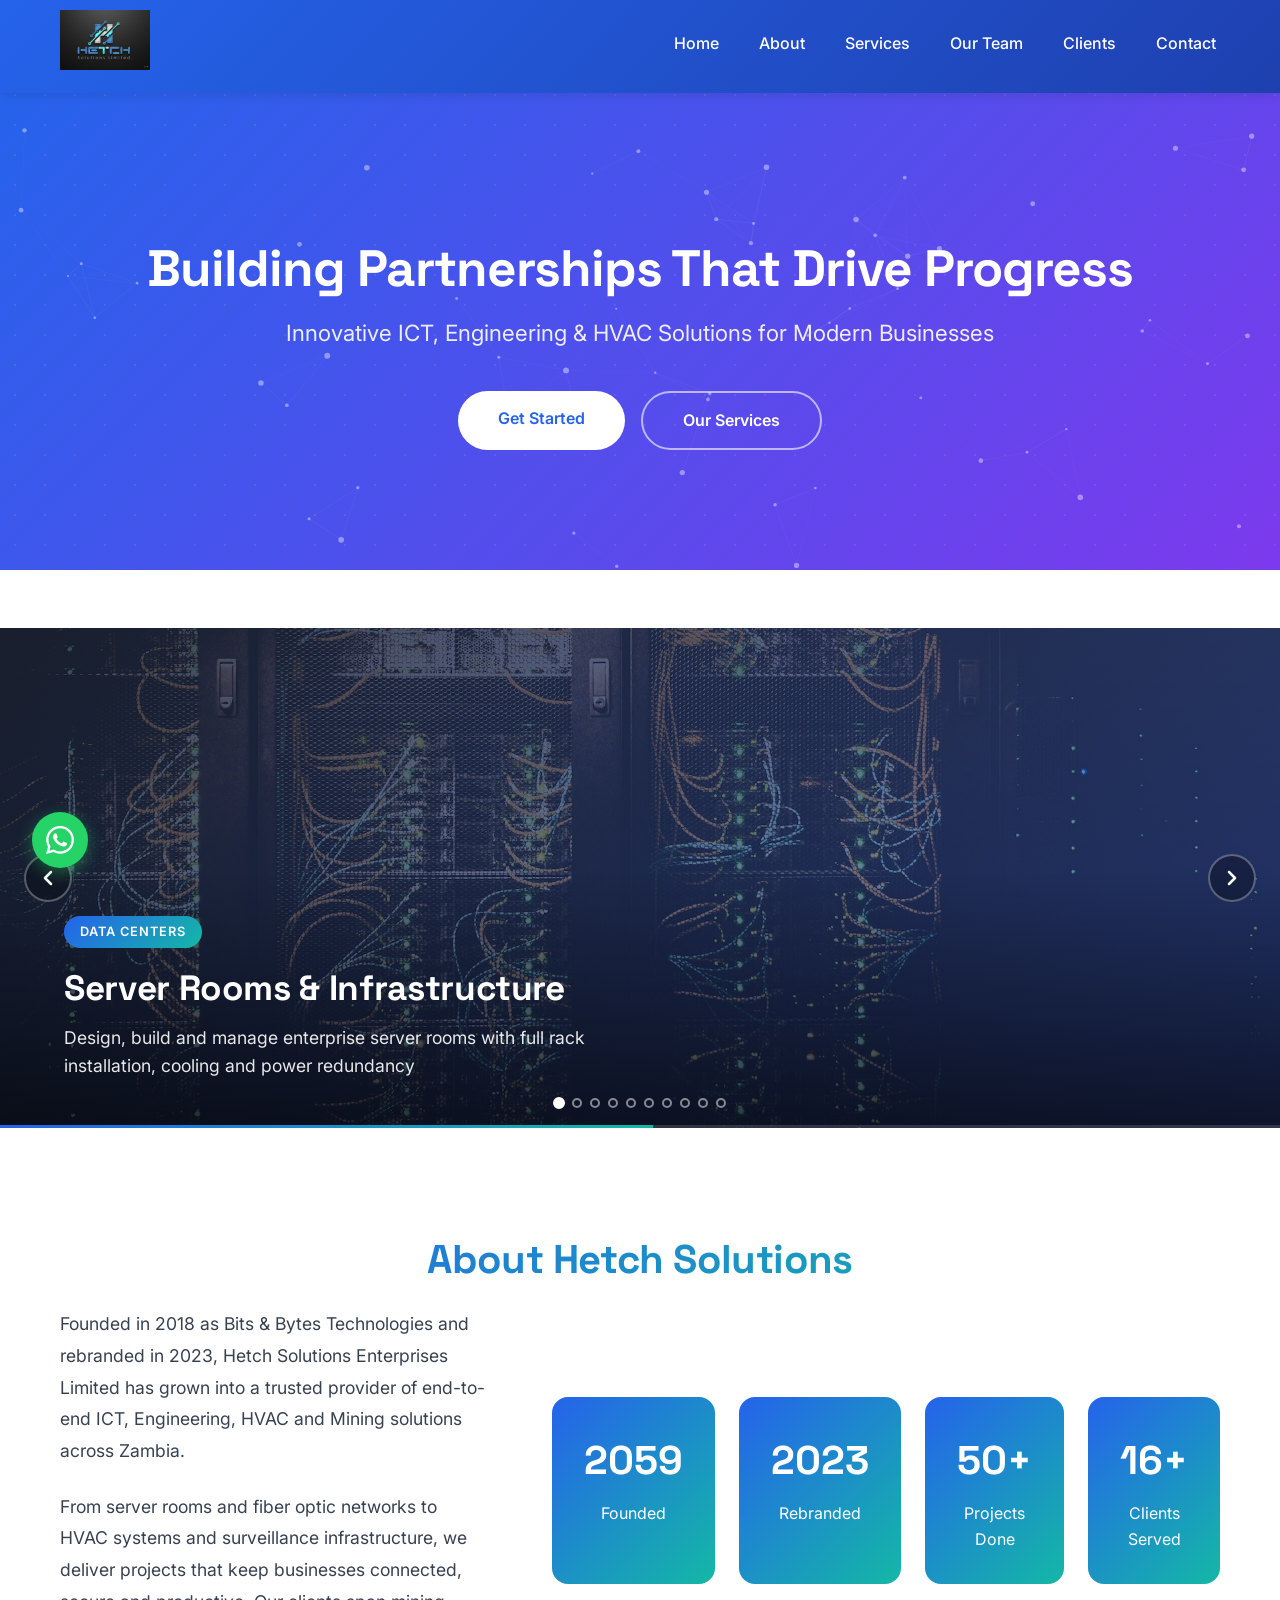
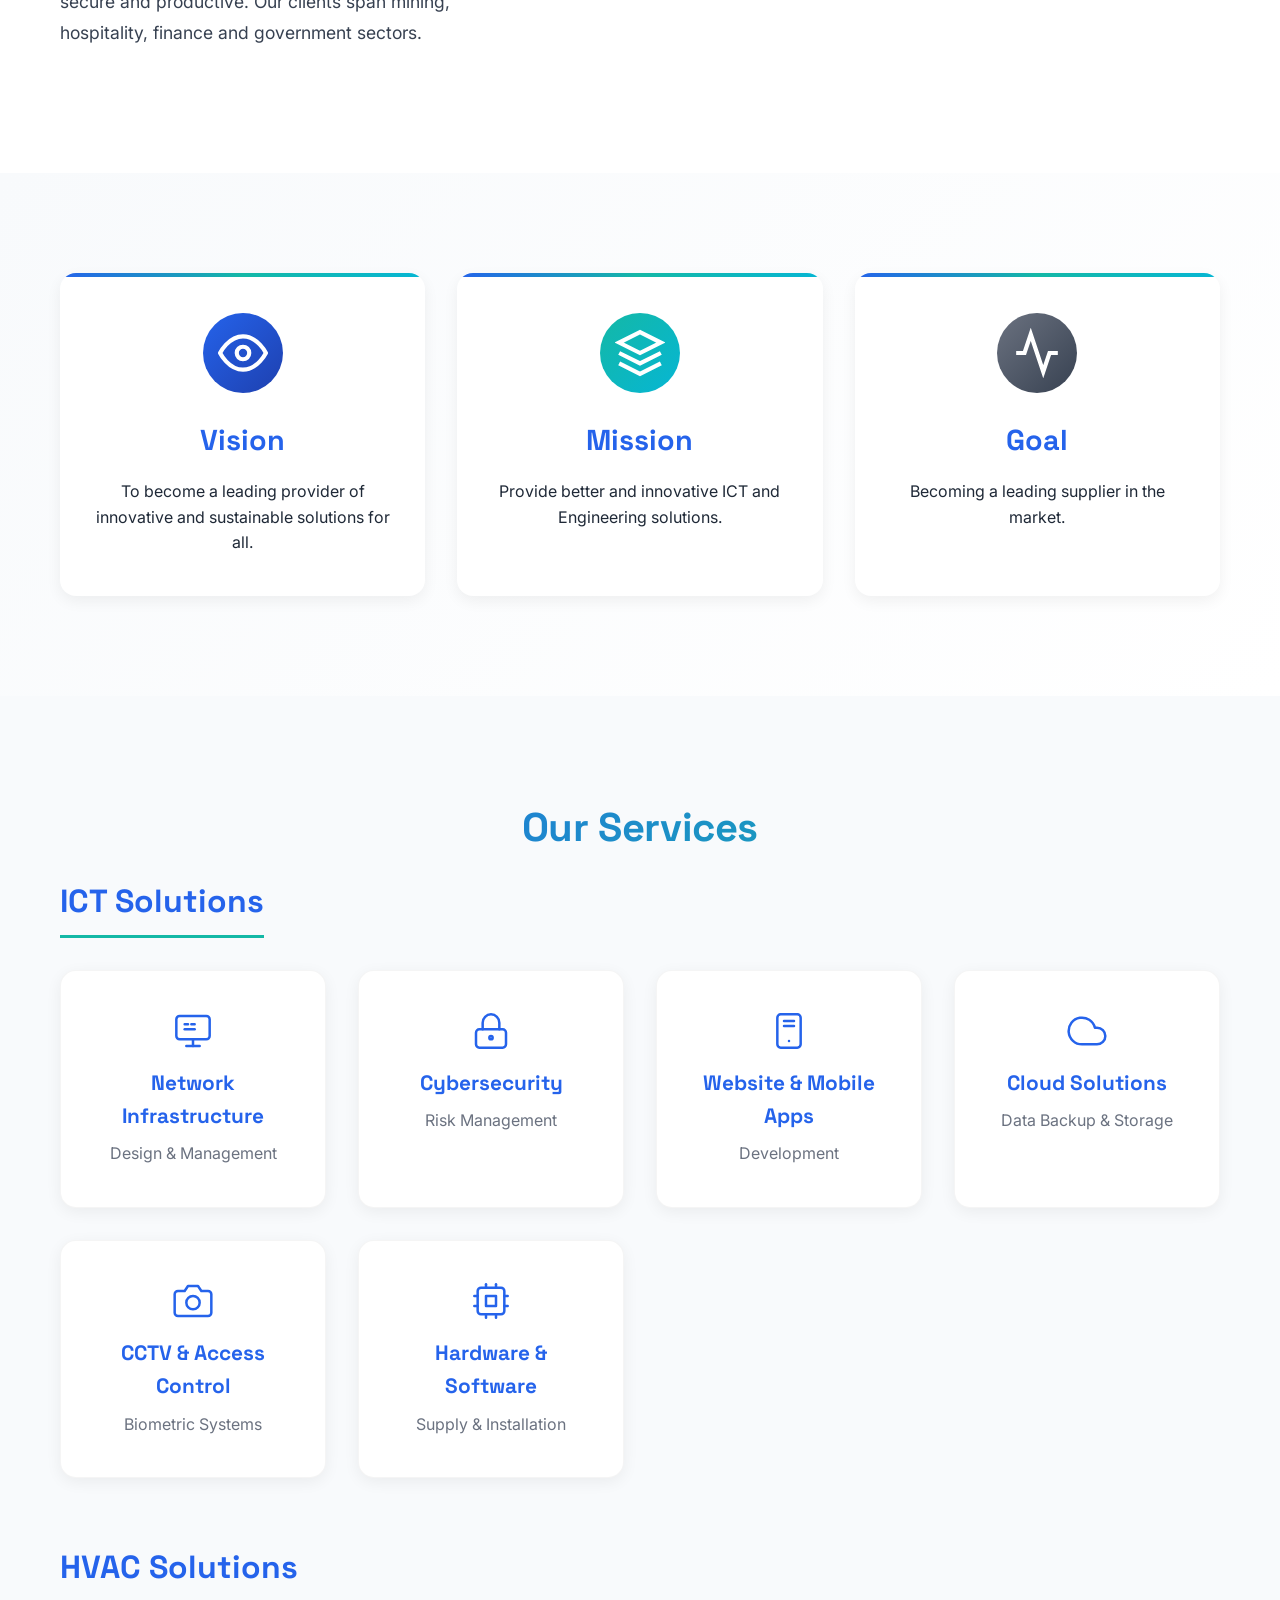
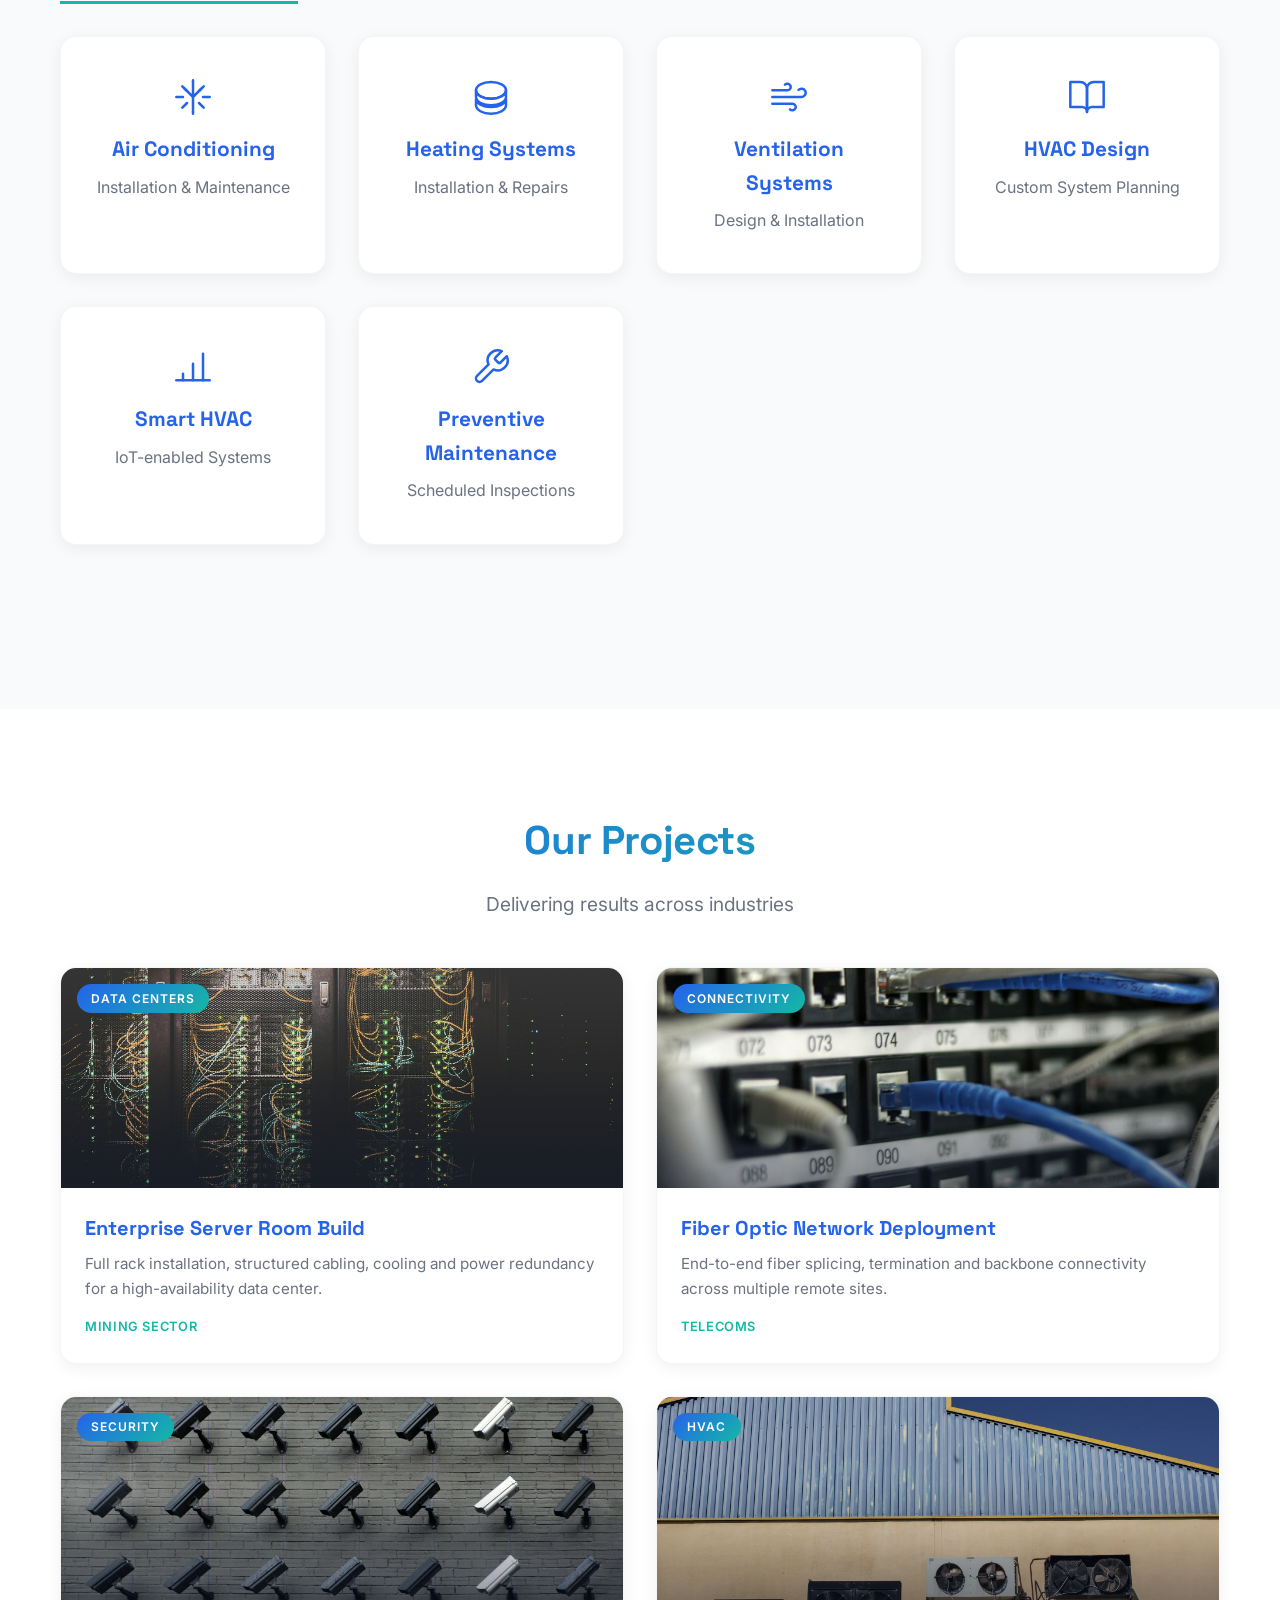
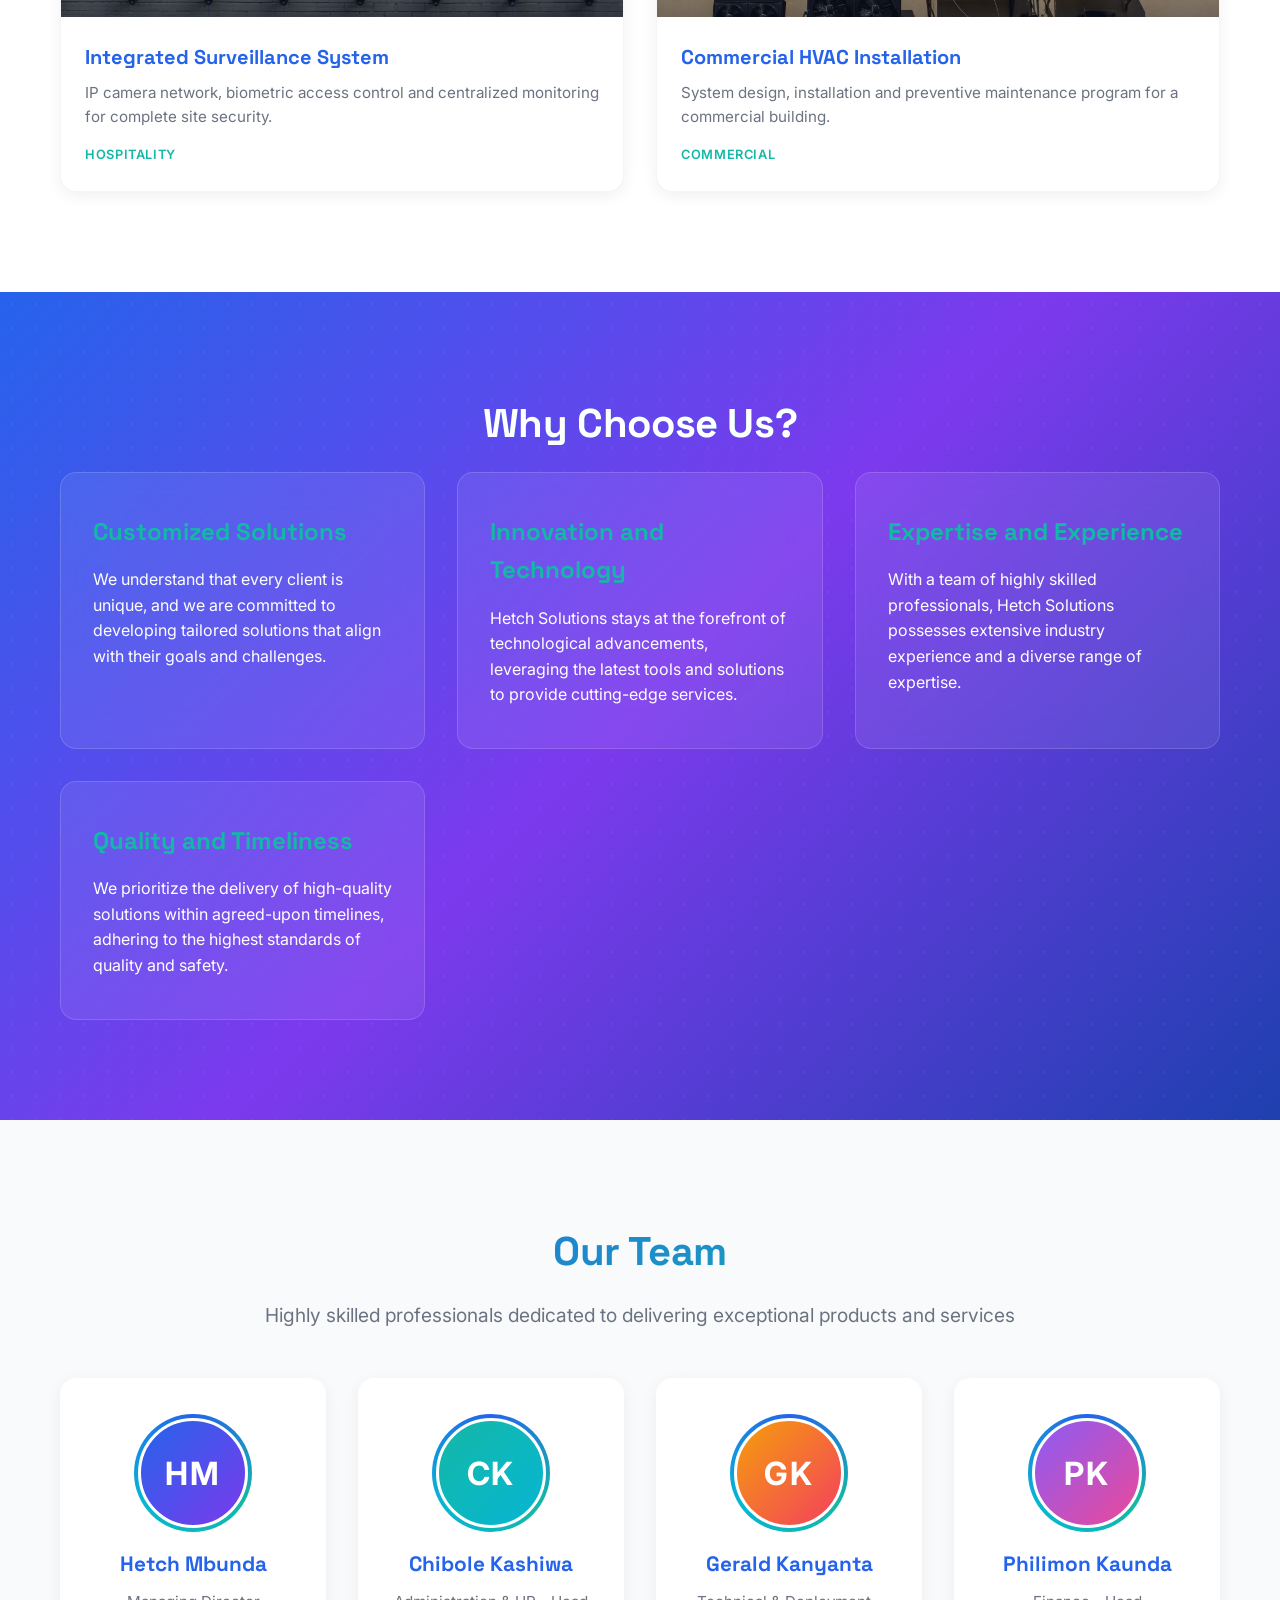
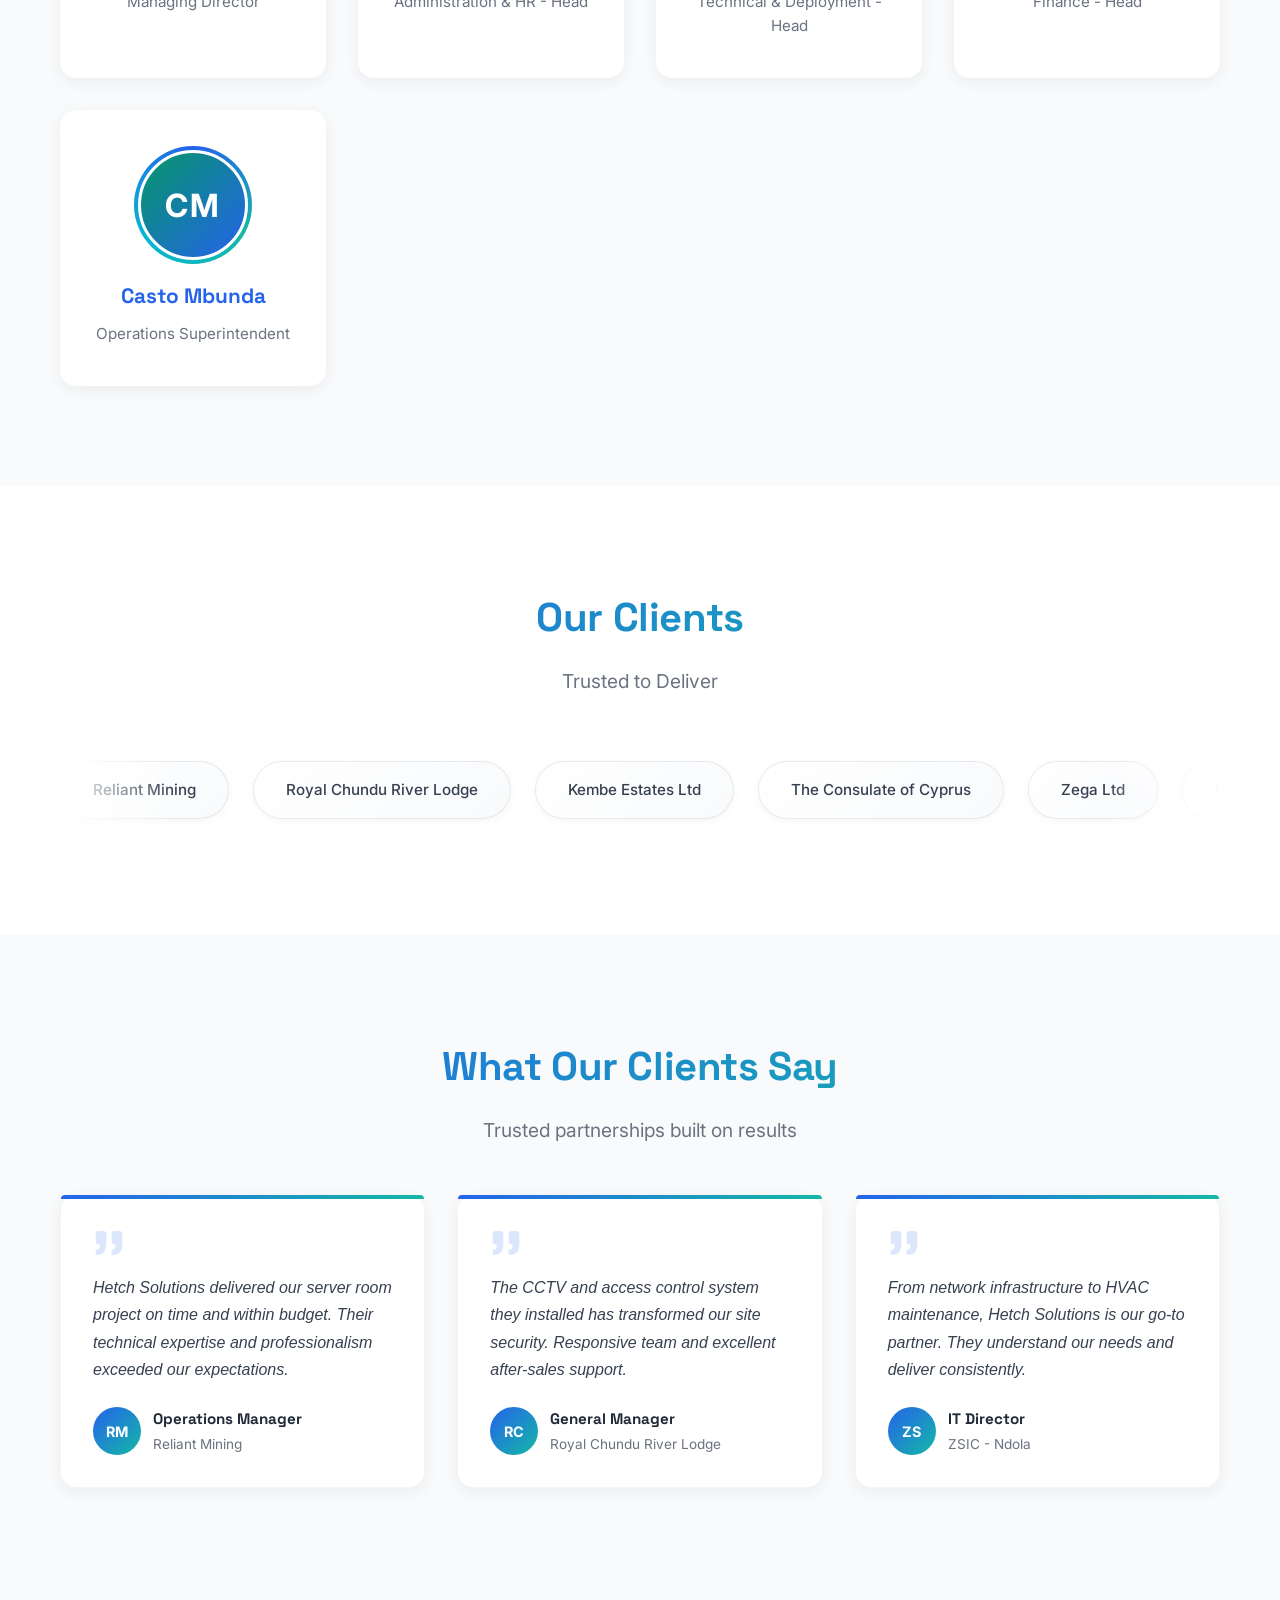
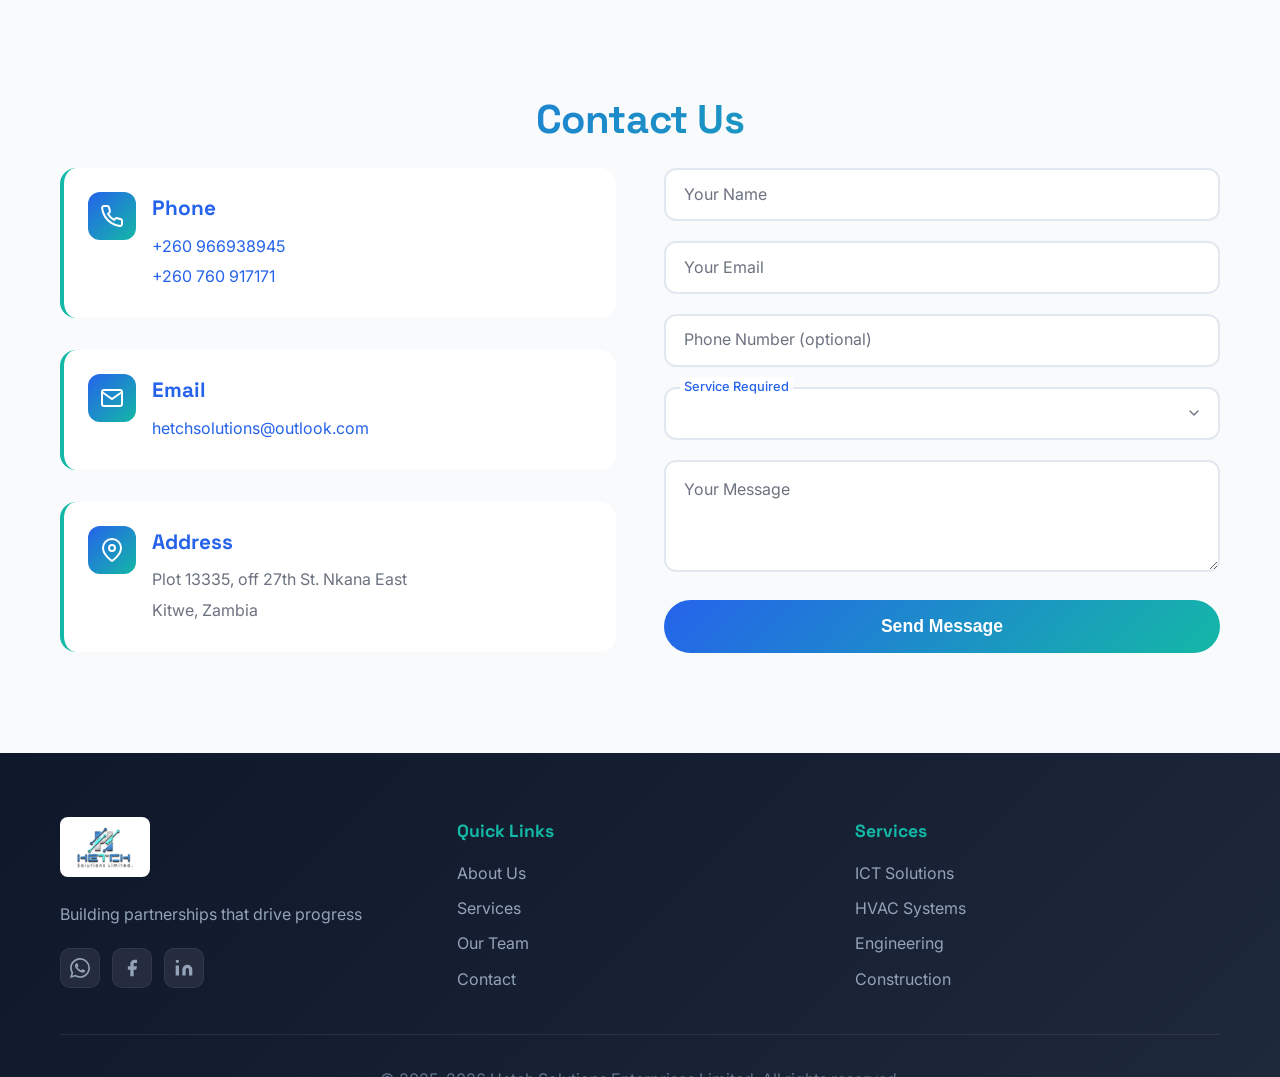
==== commit 55e9ced6: "Add SEO, new sections, SVG icons, WhatsApp CTA and aesthetic enhancements - SEO: meta description, O" ====
--- a/index.html
+++ b/index.html
@@ -5,12 +5,68 @@
     <meta name="viewport" content="width=device-width, initial-scale=1.0">
     <meta name="theme-color" content="#2563EB">
     <meta name="apple-mobile-web-app-status-bar-style" content="black-translucent">
-    <title>Hetch Solutions Limited - ICT & Engineering Solutions</title>
+    <title>Hetch Solutions Limited - ICT, Engineering & HVAC Solutions | Kitwe, Zambia</title>
+    <meta name="description" content="Hetch Solutions provides comprehensive ICT, Engineering, HVAC and Mining solutions in Kitwe, Zambia. Network infrastructure, cybersecurity, CCTV, software development, air conditioning and more.">
+    <meta name="keywords" content="ICT solutions Zambia, HVAC Kitwe, network infrastructure Zambia, CCTV access control, mining communications, engineering solutions Zambia, cybersecurity Zambia, software development Kitwe">
     <link rel="icon" type="image/png" sizes="32x32" href="[data-uri]">
     <link rel="icon" type="image/png" sizes="32x32" href="favicon.png?v=3">
     <link rel="icon" type="image/x-icon" href="favicon.ico?v=3">
     <link rel="shortcut icon" href="favicon.ico?v=3">
     <link rel="apple-touch-icon" href="apple-touch-icon.png?v=3">
+
+    <!-- Open Graph / Facebook -->
+    <meta property="og:type" content="website">
+    <meta property="og:title" content="Hetch Solutions Limited - ICT, Engineering & HVAC Solutions">
+    <meta property="og:description" content="Innovative ICT, Engineering, HVAC and Mining solutions for modern businesses in Zambia.">
+    <meta property="og:image" content="favicon-192.png">
+    <meta property="og:url" content="https://hetchsolutions.com">
+    <meta property="og:site_name" content="Hetch Solutions Limited">
+
+    <!-- Twitter Card -->
+    <meta name="twitter:card" content="summary_large_image">
+    <meta name="twitter:title" content="Hetch Solutions Limited - ICT, Engineering & HVAC Solutions">
+    <meta name="twitter:description" content="Innovative ICT, Engineering, HVAC and Mining solutions for modern businesses in Zambia.">
+    <meta name="twitter:image" content="favicon-192.png">
+
+    <!-- Canonical URL -->
+    <link rel="canonical" href="https://hetchsolutions.com">
+
+    <!-- JSON-LD Structured Data -->
+    <script type="application/ld+json">
+    {
+        "@context": "https://schema.org",
+        "@type": "LocalBusiness",
+        "name": "Hetch Solutions Enterprises Limited",
+        "alternateName": "Hetch Solutions",
+        "description": "Comprehensive ICT, Engineering, HVAC and Mining solutions provider in Zambia",
+        "url": "https://hetchsolutions.com",
+        "telephone": ["+260966938945", "+260760917171"],
+        "email": "hetchsolutions@outlook.com",
+        "address": {
+            "@type": "PostalAddress",
+            "streetAddress": "Plot 13335, off 27th St. Nkana East",
+            "addressLocality": "Kitwe",
+            "addressCountry": "ZM"
+        },
+        "foundingDate": "2018",
+        "founder": { "@type": "Person", "name": "Hetch Mbunda" },
+        "serviceArea": { "@type": "Country", "name": "Zambia" },
+        "hasOfferCatalog": {
+            "@type": "OfferCatalog",
+            "name": "Services",
+            "itemListElement": [
+                {"@type": "Offer", "itemOffered": {"@type": "Service", "name": "Network Infrastructure Design & Management"}},
+                {"@type": "Offer", "itemOffered": {"@type": "Service", "name": "Cybersecurity & Risk Management"}},
+                {"@type": "Offer", "itemOffered": {"@type": "Service", "name": "CCTV & Access Control Systems"}},
+                {"@type": "Offer", "itemOffered": {"@type": "Service", "name": "HVAC Installation & Maintenance"}},
+                {"@type": "Offer", "itemOffered": {"@type": "Service", "name": "Software & Web Development"}},
+                {"@type": "Offer", "itemOffered": {"@type": "Service", "name": "Cloud Solutions & Data Backup"}},
+                {"@type": "Offer", "itemOffered": {"@type": "Service", "name": "Mining Communications Systems"}}
+            ]
+        }
+    }
+    </script>
+
     <!-- Google Fonts: Inter + Space Grotesk (#1 Typography Upgrade) -->
     <link rel="preconnect" href="https://fonts.googleapis.com">
     <link rel="preconnect" href="https://fonts.gstatic.com" crossorigin>
@@ -37,16 +93,18 @@
                 <li><a href="#clients">Clients</a></li>
                 <li><a href="#contact">Contact</a></li>
             </ul>
-            <div class="hamburger">
+            <div class="hamburger" aria-label="Menu" role="button" tabindex="0">
                 <span></span>
                 <span></span>
                 <span></span>
             </div>
         </div>
     </nav>
+    <div class="nav-overlay" id="navOverlay"></div>
 
     <!-- Hero Section (#2 Enhanced hero with animated gradient + dual CTA) -->
     <section id="home" class="hero">
+        <canvas class="hero-particles" id="heroParticles"></canvas>
         <div class="hero-bg-pattern"></div>
         <div class="hero-content">
             <h1>Building Partnerships That Drive Progress</h1>
@@ -183,8 +241,8 @@
             <h2 class="section-title">About Hetch Solutions</h2>
             <div class="content-grid">
                 <div class="content-text">
-                    <p>Hetch Solutions Enterprises Limited is a dynamic and innovative company specializing in the provision of comprehensive solutions in the fields of Information and Communication Technology (ICT), construction, engineering, and mining.</p>
-                    <p>Established as Bits & Bytes Technologies in 2018, it was renamed Hetch Solutions Enterprises Limited in 2023. We have evolved into a dynamic and innovative company specialized in providing a wide range of services in the field of information and communication technology (ICT) particularly in construction, engineering, and mining.</p>
+                    <p>Founded in 2018 as Bits & Bytes Technologies and rebranded in 2023, Hetch Solutions Enterprises Limited has grown into a trusted provider of end-to-end ICT, Engineering, HVAC and Mining solutions across Zambia.</p>
+                    <p>From server rooms and fiber optic networks to HVAC systems and surveillance infrastructure, we deliver projects that keep businesses connected, secure and productive. Our clients span mining, hospitality, finance and government sectors.</p>
                 </div>
                 <div class="stats-grid">
                     <div class="stat-card">
@@ -196,7 +254,11 @@
                         <p>Rebranded</p>
                     </div>
                     <div class="stat-card">
-                        <h3>15+</h3>
+                        <h3>50+</h3>
+                        <p>Projects Done</p>
+                    </div>
+                    <div class="stat-card">
+                        <h3>16+</h3>
                         <p>Clients Served</p>
                     </div>
                 </div>
@@ -251,32 +313,44 @@
                 <h3 class="service-title">ICT Solutions</h3>
                 <div class="services-grid">
                     <div class="service-card">
-                        <div class="service-icon">💻</div>
+                        <div class="service-icon">
+                            <svg width="40" height="40" viewBox="0 0 24 24" fill="none" stroke="currentColor" stroke-width="1.5" stroke-linecap="round" stroke-linejoin="round"><rect x="2" y="3" width="20" height="14" rx="2"/><path d="M8 21h8"/><path d="M12 17v4"/><path d="M7 8h2m2 0h2"/><path d="M7 11h6"/></svg>
+                        </div>
                         <h4>Network Infrastructure</h4>
                         <p>Design & Management</p>
                     </div>
                     <div class="service-card">
-                        <div class="service-icon">🔒</div>
+                        <div class="service-icon">
+                            <svg width="40" height="40" viewBox="0 0 24 24" fill="none" stroke="currentColor" stroke-width="1.5" stroke-linecap="round" stroke-linejoin="round"><rect x="3" y="11" width="18" height="11" rx="2"/><path d="M7 11V7a5 5 0 0110 0v4"/><circle cx="12" cy="16" r="1"/></svg>
+                        </div>
                         <h4>Cybersecurity</h4>
                         <p>Risk Management</p>
                     </div>
                     <div class="service-card">
-                        <div class="service-icon">📱</div>
+                        <div class="service-icon">
+                            <svg width="40" height="40" viewBox="0 0 24 24" fill="none" stroke="currentColor" stroke-width="1.5" stroke-linecap="round" stroke-linejoin="round"><rect x="5" y="2" width="14" height="20" rx="2"/><path d="M12 18h.01"/><path d="M9 6h6"/><path d="M9 9h6"/></svg>
+                        </div>
                         <h4>Website & Mobile Apps</h4>
                         <p>Development</p>
                     </div>
                     <div class="service-card">
-                        <div class="service-icon">☁️</div>
+                        <div class="service-icon">
+                            <svg width="40" height="40" viewBox="0 0 24 24" fill="none" stroke="currentColor" stroke-width="1.5" stroke-linecap="round" stroke-linejoin="round"><path d="M18 10h-1.26A8 8 0 109 20h9a5 5 0 000-10z"/></svg>
+                        </div>
                         <h4>Cloud Solutions</h4>
                         <p>Data Backup & Storage</p>
                     </div>
                     <div class="service-card">
-                        <div class="service-icon">📹</div>
+                        <div class="service-icon">
+                            <svg width="40" height="40" viewBox="0 0 24 24" fill="none" stroke="currentColor" stroke-width="1.5" stroke-linecap="round" stroke-linejoin="round"><path d="M23 19a2 2 0 01-2 2H3a2 2 0 01-2-2V8a2 2 0 012-2h4l2-3h6l2 3h4a2 2 0 012 2z"/><circle cx="12" cy="13" r="4"/></svg>
+                        </div>
                         <h4>CCTV & Access Control</h4>
                         <p>Biometric Systems</p>
                     </div>
                     <div class="service-card">
-                        <div class="service-icon">🛠️</div>
+                        <div class="service-icon">
+                            <svg width="40" height="40" viewBox="0 0 24 24" fill="none" stroke="currentColor" stroke-width="1.5" stroke-linecap="round" stroke-linejoin="round"><rect x="4" y="4" width="16" height="16" rx="2"/><rect x="9" y="9" width="6" height="6"/><path d="M15 2v2"/><path d="M15 20v2"/><path d="M2 15h2"/><path d="M2 9h2"/><path d="M20 15h2"/><path d="M20 9h2"/><path d="M9 2v2"/><path d="M9 20v2"/></svg>
+                        </div>
                         <h4>Hardware & Software</h4>
                         <p>Supply & Installation</p>
                     </div>
@@ -288,34 +362,96 @@
                 <h3 class="service-title">HVAC Solutions</h3>
                 <div class="services-grid">
                     <div class="service-card">
-                        <div class="service-icon">❄️</div>
+                        <div class="service-icon">
+                            <svg width="40" height="40" viewBox="0 0 24 24" fill="none" stroke="currentColor" stroke-width="1.5" stroke-linecap="round" stroke-linejoin="round"><path d="M12 2v20M17 7l-5 5-5-5"/><path d="M2 12h4m12 0h4"/><path d="M5.6 5.6l2.8 2.8m7.2 7.2l2.8 2.8"/><path d="M18.4 5.6l-2.8 2.8M8.4 15.6l-2.8 2.8"/></svg>
+                        </div>
                         <h4>Air Conditioning</h4>
                         <p>Installation & Maintenance</p>
                     </div>
                     <div class="service-card">
-                        <div class="service-icon">🔥</div>
+                        <div class="service-icon">
+                            <svg width="40" height="40" viewBox="0 0 24 24" fill="none" stroke="currentColor" stroke-width="1.5" stroke-linecap="round" stroke-linejoin="round"><path d="M12 22c-4.97 0-9-2.24-9-5v-4c0 2.76 4.03 5 9 5s9-2.24 9-5v4c0 2.76-4.03 5-9 5z"/><path d="M12 17c-4.97 0-9-2.24-9-5v-4c0 2.76 4.03 5 9 5s9-2.24 9-5v4c0 2.76-4.03 5-9 5z"/><ellipse cx="12" cy="8" rx="9" ry="5"/></svg>
+                        </div>
                         <h4>Heating Systems</h4>
                         <p>Installation & Repairs</p>
                     </div>
                     <div class="service-card">
-                        <div class="service-icon">🌬️</div>
+                        <div class="service-icon">
+                            <svg width="40" height="40" viewBox="0 0 24 24" fill="none" stroke="currentColor" stroke-width="1.5" stroke-linecap="round" stroke-linejoin="round"><path d="M9.59 4.59A2 2 0 1111 8H2m10.59 11.41A2 2 0 1014 16H2m15.73-8.27A2.5 2.5 0 1119.5 12H2"/></svg>
+                        </div>
                         <h4>Ventilation Systems</h4>
                         <p>Design & Installation</p>
                     </div>
                     <div class="service-card">
-                        <div class="service-icon">🎯</div>
+                        <div class="service-icon">
+                            <svg width="40" height="40" viewBox="0 0 24 24" fill="none" stroke="currentColor" stroke-width="1.5" stroke-linecap="round" stroke-linejoin="round"><path d="M2 3h6a4 4 0 014 4v14a3 3 0 00-3-3H2z"/><path d="M22 3h-6a4 4 0 00-4 4v14a3 3 0 013-3h7z"/></svg>
+                        </div>
                         <h4>HVAC Design</h4>
                         <p>Custom System Planning</p>
                     </div>
                     <div class="service-card">
-                        <div class="service-icon">📊</div>
+                        <div class="service-icon">
+                            <svg width="40" height="40" viewBox="0 0 24 24" fill="none" stroke="currentColor" stroke-width="1.5" stroke-linecap="round" stroke-linejoin="round"><path d="M12 20V10"/><path d="M18 20V4"/><path d="M6 20v-4"/><path d="M2 20h20"/></svg>
+                        </div>
                         <h4>Smart HVAC</h4>
                         <p>IoT-enabled Systems</p>
                     </div>
                     <div class="service-card">
-                        <div class="service-icon">🔧</div>
+                        <div class="service-icon">
+                            <svg width="40" height="40" viewBox="0 0 24 24" fill="none" stroke="currentColor" stroke-width="1.5" stroke-linecap="round" stroke-linejoin="round"><path d="M14.7 6.3a1 1 0 000 1.4l1.6 1.6a1 1 0 001.4 0l3.77-3.77a6 6 0 01-7.94 7.94l-6.91 6.91a2.12 2.12 0 01-3-3l6.91-6.91a6 6 0 017.94-7.94l-3.76 3.76z"/></svg>
+                        </div>
                         <h4>Preventive Maintenance</h4>
                         <p>Scheduled Inspections</p>
+                    </div>
+                </div>
+            </div>
+        </div>
+    </section>
+
+    <!-- Projects / Portfolio -->
+    <section id="projects" class="section">
+        <div class="container">
+            <h2 class="section-title">Our Projects</h2>
+            <p class="section-subtitle">Delivering results across industries</p>
+            <div class="projects-grid">
+                <div class="project-card">
+                    <div class="project-image" style="background-image: url('of_use/slides/server-room.jpg')">
+                        <span class="project-tag">Data Centers</span>
+                    </div>
+                    <div class="project-info">
+                        <h4>Enterprise Server Room Build</h4>
+                        <p>Full rack installation, structured cabling, cooling and power redundancy for a high-availability data center.</p>
+                        <span class="project-client">Mining Sector</span>
+                    </div>
+                </div>
+                <div class="project-card">
+                    <div class="project-image" style="background-image: url('of_use/slides/fiber-cable.jpg')">
+                        <span class="project-tag">Connectivity</span>
+                    </div>
+                    <div class="project-info">
+                        <h4>Fiber Optic Network Deployment</h4>
+                        <p>End-to-end fiber splicing, termination and backbone connectivity across multiple remote sites.</p>
+                        <span class="project-client">Telecoms</span>
+                    </div>
+                </div>
+                <div class="project-card">
+                    <div class="project-image" style="background-image: url('of_use/slides/cctv.jpg')">
+                        <span class="project-tag">Security</span>
+                    </div>
+                    <div class="project-info">
+                        <h4>Integrated Surveillance System</h4>
+                        <p>IP camera network, biometric access control and centralized monitoring for complete site security.</p>
+                        <span class="project-client">Hospitality</span>
+                    </div>
+                </div>
+                <div class="project-card">
+                    <div class="project-image" style="background-image: url('of_use/slides/hvac.jpg')">
+                        <span class="project-tag">HVAC</span>
+                    </div>
+                    <div class="project-info">
+                        <h4>Commercial HVAC Installation</h4>
+                        <p>System design, installation and preventive maintenance program for a commercial building.</p>
+                        <span class="project-client">Commercial</span>
                     </div>
                 </div>
             </div>
@@ -457,6 +593,55 @@
         </div>
     </section>
 
+    <!-- Testimonials -->
+    <section class="section testimonials-section">
+        <div class="container">
+            <h2 class="section-title">What Our Clients Say</h2>
+            <p class="section-subtitle">Trusted partnerships built on results</p>
+            <div class="testimonials-grid">
+                <div class="testimonial-card">
+                    <div class="testimonial-quote">
+                        <svg class="quote-icon" width="32" height="32" viewBox="0 0 24 24" fill="currentColor" opacity="0.15"><path d="M3 21c3 0 7-1 7-8V5c0-1.25-.756-2.017-2-2H4c-1.25 0-2 .75-2 1.972V11c0 1.25.75 2 2 2 1 0 1 0 1 1v1c0 1-1 2-2 2s-1 .008-1 1.031V20c0 1 0 1 1 1z"/><path d="M15 21c3 0 7-1 7-8V5c0-1.25-.757-2.017-2-2h-4c-1.25 0-2 .75-2 1.972V11c0 1.25.75 2 2 2h.75c0 2.25.25 4-2.75 4v3c0 1 0 1 1 1z"/></svg>
+                    </div>
+                    <p class="testimonial-text">Hetch Solutions delivered our server room project on time and within budget. Their technical expertise and professionalism exceeded our expectations.</p>
+                    <div class="testimonial-author">
+                        <div class="testimonial-avatar">RM</div>
+                        <div>
+                            <h4>Operations Manager</h4>
+                            <p>Reliant Mining</p>
+                        </div>
+                    </div>
+                </div>
+                <div class="testimonial-card">
+                    <div class="testimonial-quote">
+                        <svg class="quote-icon" width="32" height="32" viewBox="0 0 24 24" fill="currentColor" opacity="0.15"><path d="M3 21c3 0 7-1 7-8V5c0-1.25-.756-2.017-2-2H4c-1.25 0-2 .75-2 1.972V11c0 1.25.75 2 2 2 1 0 1 0 1 1v1c0 1-1 2-2 2s-1 .008-1 1.031V20c0 1 0 1 1 1z"/><path d="M15 21c3 0 7-1 7-8V5c0-1.25-.757-2.017-2-2h-4c-1.25 0-2 .75-2 1.972V11c0 1.25.75 2 2 2h.75c0 2.25.25 4-2.75 4v3c0 1 0 1 1 1z"/></svg>
+                    </div>
+                    <p class="testimonial-text">The CCTV and access control system they installed has transformed our site security. Responsive team and excellent after-sales support.</p>
+                    <div class="testimonial-author">
+                        <div class="testimonial-avatar">RC</div>
+                        <div>
+                            <h4>General Manager</h4>
+                            <p>Royal Chundu River Lodge</p>
+                        </div>
+                    </div>
+                </div>
+                <div class="testimonial-card">
+                    <div class="testimonial-quote">
+                        <svg class="quote-icon" width="32" height="32" viewBox="0 0 24 24" fill="currentColor" opacity="0.15"><path d="M3 21c3 0 7-1 7-8V5c0-1.25-.756-2.017-2-2H4c-1.25 0-2 .75-2 1.972V11c0 1.25.75 2 2 2 1 0 1 0 1 1v1c0 1-1 2-2 2s-1 .008-1 1.031V20c0 1 0 1 1 1z"/><path d="M15 21c3 0 7-1 7-8V5c0-1.25-.757-2.017-2-2h-4c-1.25 0-2 .75-2 1.972V11c0 1.25.75 2 2 2h.75c0 2.25.25 4-2.75 4v3c0 1 0 1 1 1z"/></svg>
+                    </div>
+                    <p class="testimonial-text">From network infrastructure to HVAC maintenance, Hetch Solutions is our go-to partner. They understand our needs and deliver consistently.</p>
+                    <div class="testimonial-author">
+                        <div class="testimonial-avatar">ZS</div>
+                        <div>
+                            <h4>IT Director</h4>
+                            <p>ZSIC - Ndola</p>
+                        </div>
+                    </div>
+                </div>
+            </div>
+        </div>
+    </section>
+
     <!-- Contact Section (#9 Floating labels + enhanced form) -->
     <section id="contact" class="section contact-section">
         <div class="container">
@@ -496,19 +681,31 @@
                 <div class="contact-form">
                     <form>
                         <div class="form-group">
-                            <input type="text" id="name" required placeholder=" ">
+                            <input type="text" id="name" required placeholder=" " autocomplete="name">
                             <label for="name">Your Name</label>
                         </div>
                         <div class="form-group">
-                            <input type="email" id="email" required placeholder=" ">
+                            <input type="email" id="email" required placeholder=" " autocomplete="email">
                             <label for="email">Your Email</label>
                         </div>
                         <div class="form-group">
-                            <input type="text" id="subject" required placeholder=" ">
-                            <label for="subject">Subject</label>
+                            <input type="tel" id="phone" placeholder=" " autocomplete="tel">
+                            <label for="phone">Phone Number (optional)</label>
                         </div>
                         <div class="form-group">
-                            <textarea rows="5" id="message" required placeholder=" "></textarea>
+                            <select id="service" required>
+                                <option value="" disabled selected></option>
+                                <option value="ict">ICT Solutions</option>
+                                <option value="hvac">HVAC Solutions</option>
+                                <option value="engineering">Engineering</option>
+                                <option value="security">CCTV & Security</option>
+                                <option value="software">Software Development</option>
+                                <option value="other">Other</option>
+                            </select>
+                            <label for="service">Service Required</label>
+                        </div>
+                        <div class="form-group">
+                            <textarea rows="4" id="message" required placeholder=" "></textarea>
                             <label for="message">Your Message</label>
                         </div>
                         <button type="submit" class="submit-btn">
@@ -529,14 +726,14 @@
                     <img src="of_use/logo1.jpeg" alt="Hetch Solutions Logo" class="footer-logo">
                     <p>Building partnerships that drive progress</p>
                     <div class="social-links">
+                        <a href="https://wa.me/260966938945" target="_blank" rel="noopener noreferrer" class="social-icon" aria-label="WhatsApp">
+                            <svg width="20" height="20" viewBox="0 0 24 24" fill="currentColor"><path d="M17.472 14.382c-.297-.149-1.758-.867-2.03-.967-.273-.099-.471-.148-.67.15-.197.297-.767.966-.94 1.164-.173.199-.347.223-.644.075-.297-.15-1.255-.463-2.39-1.475-.883-.788-1.48-1.761-1.653-2.059-.173-.297-.018-.458.13-.606.134-.133.298-.347.446-.52.149-.174.198-.298.298-.497.099-.198.05-.371-.025-.52-.075-.149-.669-1.612-.916-2.207-.242-.579-.487-.5-.669-.51-.173-.008-.371-.01-.57-.01-.198 0-.52.074-.792.372-.272.297-1.04 1.016-1.04 2.479 0 1.462 1.065 2.875 1.213 3.074.149.198 2.096 3.2 5.077 4.487.709.306 1.262.489 1.694.625.712.227 1.36.195 1.871.118.571-.085 1.758-.719 2.006-1.413.248-.694.248-1.289.173-1.413-.074-.124-.272-.198-.57-.347m-5.421 7.403h-.004a9.87 9.87 0 01-5.031-1.378l-.361-.214-3.741.982.998-3.648-.235-.374a9.86 9.86 0 01-1.51-5.26c.001-5.45 4.436-9.884 9.888-9.884 2.64 0 5.122 1.03 6.988 2.898a9.825 9.825 0 012.893 6.994c-.003 5.45-4.437 9.884-9.885 9.884m8.413-18.297A11.815 11.815 0 0012.05 0C5.495 0 .16 5.335.157 11.892c0 2.096.547 4.142 1.588 5.945L.057 24l6.305-1.654a11.882 11.882 0 005.683 1.448h.005c6.554 0 11.89-5.335 11.893-11.893a11.821 11.821 0 00-3.48-8.413z"/></svg>
+                        </a>
                         <a href="#" class="social-icon" aria-label="Facebook">
                             <svg width="20" height="20" viewBox="0 0 24 24" fill="currentColor"><path d="M18 2h-3a5 5 0 00-5 5v3H7v4h3v8h4v-8h3l1-4h-4V7a1 1 0 011-1h3z"/></svg>
                         </a>
                         <a href="#" class="social-icon" aria-label="LinkedIn">
                             <svg width="20" height="20" viewBox="0 0 24 24" fill="currentColor"><path d="M16 8a6 6 0 016 6v7h-4v-7a2 2 0 00-2-2 2 2 0 00-2 2v7h-4v-7a6 6 0 016-6zM2 9h4v12H2zM4 6a2 2 0 100-4 2 2 0 000 4z"/></svg>
-                        </a>
-                        <a href="#" class="social-icon" aria-label="Twitter/X">
-                            <svg width="20" height="20" viewBox="0 0 24 24" fill="currentColor"><path d="M18.244 2.25h3.308l-7.227 8.26 8.502 11.24H16.17l-5.214-6.817L4.99 21.75H1.68l7.73-8.835L1.254 2.25H8.08l4.713 6.231zm-1.161 17.52h1.833L7.084 4.126H5.117z"/></svg>
                         </a>
                     </div>
                 </div>
@@ -560,10 +757,15 @@
                 </div>
             </div>
             <div class="footer-bottom">
-                <p>&copy; 2025 Hetch Solutions Enterprises Limited. All rights reserved.</p>
+                <p>&copy; 2025&ndash;2026 Hetch Solutions Enterprises Limited. All rights reserved.</p>
             </div>
         </div>
     </footer>
+
+    <!-- WhatsApp Floating Button -->
+    <a href="https://wa.me/260966938945" target="_blank" rel="noopener noreferrer" class="whatsapp-float" aria-label="Chat on WhatsApp">
+        <svg width="28" height="28" viewBox="0 0 24 24" fill="currentColor"><path d="M17.472 14.382c-.297-.149-1.758-.867-2.03-.967-.273-.099-.471-.148-.67.15-.197.297-.767.966-.94 1.164-.173.199-.347.223-.644.075-.297-.15-1.255-.463-2.39-1.475-.883-.788-1.48-1.761-1.653-2.059-.173-.297-.018-.458.13-.606.134-.133.298-.347.446-.52.149-.174.198-.298.298-.497.099-.198.05-.371-.025-.52-.075-.149-.669-1.612-.916-2.207-.242-.579-.487-.5-.669-.51-.173-.008-.371-.01-.57-.01-.198 0-.52.074-.792.372-.272.297-1.04 1.016-1.04 2.479 0 1.462 1.065 2.875 1.213 3.074.149.198 2.096 3.2 5.077 4.487.709.306 1.262.489 1.694.625.712.227 1.36.195 1.871.118.571-.085 1.758-.719 2.006-1.413.248-.694.248-1.289.173-1.413-.074-.124-.272-.198-.57-.347m-5.421 7.403h-.004a9.87 9.87 0 01-5.031-1.378l-.361-.214-3.741.982.998-3.648-.235-.374a9.86 9.86 0 01-1.51-5.26c.001-5.45 4.436-9.884 9.888-9.884 2.64 0 5.122 1.03 6.988 2.898a9.825 9.825 0 012.893 6.994c-.003 5.45-4.437 9.884-9.885 9.884m8.413-18.297A11.815 11.815 0 0012.05 0C5.495 0 .16 5.335.157 11.892c0 2.096.547 4.142 1.588 5.945L.057 24l6.305-1.654a11.882 11.882 0 005.683 1.448h.005c6.554 0 11.89-5.335 11.893-11.893a11.821 11.821 0 00-3.48-8.413z"/></svg>
+    </a>
 
     <!-- Back to Top Button (#14) -->
     <button class="back-to-top" id="backToTop" aria-label="Back to top">
--- a/styles.css
+++ b/styles.css
@@ -544,7 +544,7 @@
 
 .stats-grid {
     display: grid;
-    grid-template-columns: repeat(3, 1fr);
+    grid-template-columns: repeat(4, 1fr);
     gap: 1.5rem;
 }
 
@@ -699,6 +699,15 @@
 .service-icon {
     font-size: 3rem;
     margin-bottom: 1rem;
+    color: var(--primary-blue);
+    display: flex;
+    align-items: center;
+    justify-content: center;
+}
+
+.service-card:hover .service-icon {
+    color: var(--teal);
+    transition: color 0.3s ease;
 }
 
 .service-card h4 {
@@ -1211,6 +1220,244 @@
     box-shadow: 0 8px 24px var(--glow-blue);
 }
 
+/* Hero Particles Canvas */
+.hero-particles {
+    position: absolute;
+    inset: 0;
+    z-index: 1;
+    pointer-events: none;
+}
+
+.hero-bg-pattern {
+    z-index: 2;
+}
+
+.hero-content {
+    z-index: 3;
+}
+
+/* Projects Section */
+.projects-grid {
+    display: grid;
+    grid-template-columns: repeat(2, 1fr);
+    gap: 2rem;
+}
+
+.project-card {
+    background: var(--white);
+    border-radius: 16px;
+    overflow: hidden;
+    box-shadow: 0 4px 16px rgba(0,0,0,0.06);
+    transition: all 0.3s ease;
+    border: 1px solid rgba(0,0,0,0.04);
+}
+
+.project-card:hover {
+    transform: translateY(-8px);
+    box-shadow: 0 12px 30px var(--glow-blue);
+}
+
+.project-image {
+    height: 220px;
+    background-size: cover;
+    background-position: center;
+    position: relative;
+}
+
+.project-image::after {
+    content: '';
+    position: absolute;
+    inset: 0;
+    background: linear-gradient(to top, rgba(15,23,42,0.5) 0%, transparent 60%);
+}
+
+.project-tag {
+    position: absolute;
+    top: 1rem;
+    left: 1rem;
+    background: linear-gradient(135deg, var(--primary-blue), var(--teal));
+    color: var(--white);
+    padding: 0.3rem 0.9rem;
+    border-radius: 50px;
+    font-size: 0.75rem;
+    font-weight: 600;
+    text-transform: uppercase;
+    letter-spacing: 0.08em;
+    z-index: 1;
+}
+
+.project-info {
+    padding: 1.5rem;
+}
+
+.project-info h4 {
+    font-size: 1.25rem;
+    color: var(--primary-blue);
+    margin-bottom: 0.5rem;
+    font-family: 'Space Grotesk', sans-serif;
+}
+
+.project-info p {
+    color: var(--grey);
+    font-size: 0.95rem;
+    line-height: 1.6;
+    margin-bottom: 0.75rem;
+}
+
+.project-client {
+    display: inline-block;
+    font-size: 0.8rem;
+    font-weight: 600;
+    color: var(--teal);
+    text-transform: uppercase;
+    letter-spacing: 0.05em;
+}
+
+/* Testimonials Section */
+.testimonials-section {
+    background: var(--surface);
+}
+
+.testimonials-grid {
+    display: grid;
+    grid-template-columns: repeat(3, 1fr);
+    gap: 2rem;
+}
+
+.testimonial-card {
+    background: var(--white);
+    padding: 2rem;
+    border-radius: 16px;
+    box-shadow: 0 4px 16px rgba(0,0,0,0.06);
+    transition: all 0.3s ease;
+    position: relative;
+    border: 1px solid rgba(0,0,0,0.04);
+}
+
+.testimonial-card::before {
+    content: '';
+    position: absolute;
+    top: 0;
+    left: 0;
+    right: 0;
+    height: 4px;
+    background: linear-gradient(90deg, var(--primary-blue), var(--teal));
+    border-radius: 16px 16px 0 0;
+}
+
+.testimonial-card:hover {
+    transform: translateY(-6px);
+    box-shadow: 0 12px 30px rgba(0,0,0,0.1);
+}
+
+.testimonial-quote {
+    margin-bottom: 0.5rem;
+}
+
+.quote-icon {
+    color: var(--primary-blue);
+}
+
+.testimonial-text {
+    font-size: 1rem;
+    line-height: 1.7;
+    color: var(--dark-grey);
+    margin-bottom: 1.5rem;
+    font-style: italic;
+}
+
+.testimonial-author {
+    display: flex;
+    align-items: center;
+    gap: 0.75rem;
+}
+
+.testimonial-avatar {
+    width: 48px;
+    height: 48px;
+    border-radius: 50%;
+    background: linear-gradient(135deg, var(--primary-blue), var(--teal));
+    color: var(--white);
+    display: flex;
+    align-items: center;
+    justify-content: center;
+    font-weight: 700;
+    font-size: 0.9rem;
+    flex-shrink: 0;
+}
+
+.testimonial-author h4 {
+    font-size: 0.95rem;
+    color: var(--text-dark);
+    margin-bottom: 0.15rem;
+}
+
+.testimonial-author p {
+    font-size: 0.85rem;
+    color: var(--grey);
+}
+
+/* WhatsApp Floating Button */
+.whatsapp-float {
+    position: fixed;
+    bottom: 2rem;
+    left: 2rem;
+    width: 56px;
+    height: 56px;
+    border-radius: 50%;
+    background: #25D366;
+    color: var(--white);
+    display: flex;
+    align-items: center;
+    justify-content: center;
+    box-shadow: 0 4px 16px rgba(37, 211, 102, 0.4);
+    z-index: 900;
+    transition: all 0.3s ease;
+    text-decoration: none;
+}
+
+.whatsapp-float:hover {
+    transform: translateY(-4px) scale(1.05);
+    box-shadow: 0 8px 24px rgba(37, 211, 102, 0.5);
+}
+
+/* Form select styling */
+.form-group select {
+    width: 100%;
+    padding: 1.1rem 1rem 0.7rem;
+    border: 2px solid #E2E8F0;
+    border-radius: 12px;
+    font-size: 1rem;
+    font-family: inherit;
+    transition: border-color 0.3s, box-shadow 0.3s;
+    background: var(--white);
+    color: var(--text-dark);
+    appearance: none;
+    -webkit-appearance: none;
+    background-image: url("data:image/svg+xml,%3Csvg xmlns='http://www.w3.org/2000/svg' width='16' height='16' viewBox='0 0 24 24' fill='none' stroke='%236B7280' stroke-width='2' stroke-linecap='round' stroke-linejoin='round'%3E%3Cpolyline points='6 9 12 15 18 9'%3E%3C/polyline%3E%3C/svg%3E");
+    background-repeat: no-repeat;
+    background-position: right 1rem center;
+    cursor: pointer;
+}
+
+.form-group select:focus {
+    outline: none;
+    border-color: var(--teal);
+    box-shadow: 0 0 0 4px var(--glow-teal);
+}
+
+.form-group select ~ label {
+    top: 0;
+    transform: translateY(-50%);
+    font-size: 0.8rem;
+    color: var(--primary-blue);
+    font-weight: 500;
+}
+
+.form-group select:invalid {
+    color: var(--grey);
+}
+
 /* #12 Better focus states for accessibility */
 *:focus-visible {
     outline: 3px solid var(--teal);
@@ -1229,21 +1476,55 @@
 }
 
 /* Responsive Design */
+
+/* Prevent horizontal overflow on all screens */
+html, body {
+    max-width: 100vw;
+}
+
+/* Tap target sizing for all interactive elements on touch */
+@media (pointer: coarse) {
+    .nav-menu a,
+    .cta-button,
+    .submit-btn,
+    .slide-arrow,
+    .slide-dot,
+    .back-to-top,
+    .social-icon,
+    .footer-section a {
+        min-height: 44px;
+        min-width: 44px;
+    }
+
+    .slide-dot {
+        width: 14px;
+        height: 14px;
+        padding: 6px;
+    }
+
+    .slide-dots {
+        gap: 0.75rem;
+    }
+}
 
 /* Tablet landscape */
 @media (max-width: 968px) {
     .nav-menu {
         position: fixed;
         left: -100%;
-        top: 80px;
+        top: 0;
         flex-direction: column;
-        background: var(--primary-blue);
-        width: 100%;
-        text-align: center;
-        transition: 0.3s;
-        padding: 1rem 0;
-        box-shadow: 0 4px 20px rgba(0,0,0,0.2);
+        background: linear-gradient(180deg, var(--secondary-blue) 0%, var(--primary-blue) 100%);
+        width: 75%;
+        max-width: 320px;
+        height: 100vh;
+        height: 100dvh;
+        text-align: left;
+        transition: left 0.35s ease;
+        padding: 100px 0 2rem;
+        box-shadow: 4px 0 30px rgba(0,0,0,0.3);
         z-index: 999;
+        overflow-y: auto;
     }
 
     .nav-menu.active {
@@ -1252,8 +1533,9 @@
 
     .nav-menu a {
         display: block;
-        padding: 14px 20px;
-        font-size: 1.1rem;
+        padding: 16px 32px;
+        font-size: 1.15rem;
+        border-bottom: 1px solid rgba(255,255,255,0.08);
     }
 
     .nav-menu a::after {
@@ -1274,11 +1556,11 @@
     }
 
     .hero-content h1 {
-        font-size: 2rem;
+        font-size: 2.2rem;
     }
 
     .hero-content p {
-        font-size: 1.2rem;
+        font-size: 1.15rem;
     }
 
     .content-grid {
@@ -1303,6 +1585,18 @@
 
     .features-grid {
         grid-template-columns: 1fr;
+    }
+
+    .projects-grid {
+        grid-template-columns: 1fr;
+    }
+
+    .testimonials-grid {
+        grid-template-columns: 1fr;
+    }
+
+    .stats-grid {
+        grid-template-columns: repeat(2, 1fr);
     }
 
     .contact-grid {
@@ -1331,6 +1625,22 @@
     .vmg-section {
         padding: 70px 16px;
     }
+}
+
+/* Mobile menu overlay backdrop */
+.nav-overlay {
+    display: none;
+    position: fixed;
+    inset: 0;
+    background: rgba(0,0,0,0.5);
+    z-index: 998;
+    opacity: 0;
+    transition: opacity 0.35s ease;
+}
+
+.nav-overlay.active {
+    display: block;
+    opacity: 1;
 }
 
 /* Tablet portrait */
@@ -1342,29 +1652,32 @@
 
     .hero-content h1 {
         font-size: 1.8rem;
-        line-height: 1.3;
+        line-height: 1.25;
     }
 
     .hero-content p {
-        font-size: 1.1rem;
+        font-size: 1.05rem;
+        padding: 0 0.5rem;
     }
 
     .cta-button {
-        padding: 12px 32px;
+        padding: 14px 32px;
         font-size: 0.95rem;
     }
 
     .section-title {
-        font-size: 2rem;
+        font-size: 1.8rem;
+        padding: 0 0.5rem;
     }
 
     .section-subtitle {
         font-size: 1rem;
         margin-bottom: 2rem;
+        padding: 0 0.5rem;
     }
 
     .stats-grid {
-        grid-template-columns: repeat(3, 1fr);
+        grid-template-columns: repeat(2, 1fr);
         gap: 0.75rem;
     }
 
@@ -1376,6 +1689,18 @@
         font-size: 1.8rem;
     }
 
+    .projects-grid {
+        grid-template-columns: 1fr;
+    }
+
+    .project-image {
+        height: 180px;
+    }
+
+    .testimonials-grid {
+        grid-template-columns: 1fr;
+    }
+
     .services-grid {
         grid-template-columns: 1fr;
     }
@@ -1386,7 +1711,7 @@
 
     .team-grid {
         grid-template-columns: repeat(2, 1fr);
-        gap: 1.5rem;
+        gap: 1.25rem;
     }
 
     .vmg-card h3 {
@@ -1399,60 +1724,80 @@
 
     .wave-divider svg {
         height: 40px;
+    }
+
+    /* Client marquee - smaller badges on tablet */
+    .client-badge {
+        padding: 0.75rem 1.25rem;
+        font-size: 0.85rem;
+    }
+
+    /* Contact item - stack icon on smaller tablets */
+    .contact-icon {
+        width: 42px;
+        height: 42px;
+    }
+
+    .contact-item h4 {
+        font-size: 1.1rem;
     }
 }
 
 /* Mobile */
 @media (max-width: 480px) {
     .navbar {
-        padding: 0.75rem 0;
+        padding: 0.6rem 0;
     }
 
     .logo img {
-        height: 45px;
+        height: 42px;
     }
 
     .nav-menu {
-        top: 70px;
+        top: 0;
+        padding-top: 80px;
     }
 
     .hero {
-        padding: 100px 16px 60px;
-        margin-top: 62px;
+        padding: 95px 16px 55px;
+        margin-top: 58px;
     }
 
     .hero-content h1 {
-        font-size: 1.5rem;
+        font-size: 1.45rem;
         line-height: 1.3;
+        padding: 0 0.25rem;
     }
 
     .hero-content p {
-        font-size: 1rem;
+        font-size: 0.95rem;
         margin-bottom: 1.5rem;
+        padding: 0 0.25rem;
     }
 
     .hero-buttons {
         flex-direction: column;
-        align-items: center;
+        align-items: stretch;
+        padding: 0 1rem;
+        gap: 0.75rem;
     }
 
     .cta-button {
-        padding: 12px 28px;
-        font-size: 0.9rem;
-        width: 100%;
+        padding: 14px 24px;
+        font-size: 0.95rem;
         text-align: center;
     }
 
     .section {
-        padding: 60px 12px;
+        padding: 50px 14px;
     }
 
     .vmg-section {
-        padding: 60px 12px;
+        padding: 50px 14px;
     }
 
     .section-title {
-        font-size: 1.6rem;
+        font-size: 1.5rem;
     }
 
     .section-subtitle {
@@ -1460,24 +1805,64 @@
     }
 
     .content-text p {
-        font-size: 1rem;
+        font-size: 0.95rem;
+        line-height: 1.7;
     }
 
     .stats-grid {
-        grid-template-columns: repeat(3, 1fr);
+        grid-template-columns: repeat(2, 1fr);
         gap: 0.5rem;
     }
 
     .stat-card {
-        padding: 1rem 0.5rem;
+        padding: 0.85rem 0.4rem;
+        border-radius: 12px;
     }
 
     .stat-card h3 {
-        font-size: 1.5rem;
+        font-size: 1.35rem;
     }
 
     .stat-card p {
-        font-size: 0.8rem;
+        font-size: 0.75rem;
+    }
+
+    .project-image {
+        height: 160px;
+    }
+
+    .project-info {
+        padding: 1.25rem;
+    }
+
+    .project-info h4 {
+        font-size: 1.1rem;
+    }
+
+    .testimonial-card {
+        padding: 1.5rem;
+    }
+
+    .testimonial-text {
+        font-size: 0.9rem;
+    }
+
+    .whatsapp-float {
+        bottom: 1.25rem;
+        left: 1.25rem;
+        width: 50px;
+        height: 50px;
+    }
+
+    .whatsapp-float svg {
+        width: 24px;
+        height: 24px;
+    }
+
+    .form-group select {
+        font-size: 16px;
+        padding: 1rem 0.85rem 0.65rem;
+        border-radius: 10px;
     }
 
     .icon-circle {
@@ -1491,25 +1876,82 @@
     }
 
     .service-card {
-        padding: 1.5rem;
+        padding: 1.5rem 1.25rem;
     }
 
     .service-icon {
-        font-size: 2.5rem;
+        font-size: 2.2rem;
+    }
+
+    .service-card h4 {
+        font-size: 1.1rem;
     }
 
     .team-grid {
-        grid-template-columns: 1fr;
+        grid-template-columns: 1fr 1fr;
+        gap: 1rem;
     }
 
     .team-card {
-        padding: 1.5rem;
+        padding: 1.25rem 0.75rem;
+    }
+
+    .team-avatar-wrapper {
+        width: 80px;
+        height: 80px;
+    }
+
+    .team-avatar {
+        width: 80px;
+        height: 80px;
+        font-size: 1.5rem;
+    }
+
+    .team-card h4 {
+        font-size: 1rem;
+    }
+
+    .team-role {
+        font-size: 0.8rem;
+    }
+
+    /* Contact section mobile */
+    .contact-item {
+        padding: 1rem;
+        flex-direction: row;
+        align-items: center;
+    }
+
+    .contact-icon {
+        width: 40px;
+        height: 40px;
+        border-radius: 10px;
+    }
+
+    .contact-icon svg {
+        width: 20px;
+        height: 20px;
+    }
+
+    .contact-item h4 {
+        font-size: 1rem;
+        margin-bottom: 0.25rem;
+    }
+
+    .contact-item p {
+        font-size: 0.9rem;
+    }
+
+    .contact-item a {
+        word-break: break-word;
+        font-size: 0.9rem;
     }
 
     .form-group input,
     .form-group textarea {
         font-size: 16px;
-        padding: 1rem;
+        padding: 1rem 0.85rem 0.65rem;
+        border-radius: 10px;
     }
 
     .form-group label {
@@ -1523,7 +1965,7 @@
     }
 
     .footer {
-        padding: 2.5rem 12px 1rem;
+        padding: 2.5rem 14px 1rem;
     }
 
     .footer-content {
@@ -1531,7 +1973,16 @@
     }
 
     .footer-logo {
-        height: 45px;
+        height: 42px;
+    }
+
+    .footer-section h4 {
+        font-size: 1rem;
+    }
+
+    .footer-section ul li,
+    .footer-section p {
+        font-size: 0.9rem;
     }
 
     .service-category {
@@ -1543,23 +1994,27 @@
     }
 
     .vmg-card {
-        padding: 1.5rem;
+        padding: 1.5rem 1.25rem;
     }
 
     .vmg-card h3 {
         font-size: 1.3rem;
     }
 
+    .vmg-card p {
+        font-size: 0.9rem;
+    }
+
     .feature-card {
-        padding: 1.5rem;
-    }
-
-    .contact-item {
-        padding: 1.25rem;
-    }
-
-    .contact-item a {
-        word-break: break-word;
+        padding: 1.5rem 1.25rem;
+    }
+
+    .feature-card h4 {
+        font-size: 1.2rem;
+    }
+
+    .feature-card p {
+        font-size: 0.9rem;
     }
 
     .back-to-top {
@@ -1567,10 +2022,96 @@
         right: 1.25rem;
         width: 42px;
         height: 42px;
+        border-radius: 12px;
     }
 
     .wave-divider svg {
         height: 30px;
+    }
+
+    /* Client badges smaller on mobile */
+    .client-badge {
+        padding: 0.6rem 1rem;
+        font-size: 0.8rem;
+    }
+
+    .clients-marquee {
+        gap: 0.75rem;
+        padding-right: 0.75rem;
+    }
+
+    /* Footer mobile - 2 column for links */
+    .footer-content {
+        grid-template-columns: 1fr;
+    }
+
+    .social-icon {
+        width: 44px;
+        height: 44px;
+    }
+}
+
+/* Extra small screens (iPhone SE, etc.) */
+@media (max-width: 360px) {
+    .hero-content h1 {
+        font-size: 1.25rem;
+    }
+
+    .hero-content p {
+        font-size: 0.9rem;
+    }
+
+    .section-title {
+        font-size: 1.35rem;
+    }
+
+    .stats-grid {
+        grid-template-columns: repeat(2, 1fr);
+    }
+
+    .stat-card h3 {
+        font-size: 1.2rem;
+    }
+
+    .stat-card p {
+        font-size: 0.7rem;
+    }
+
+    .team-grid {
+        grid-template-columns: 1fr;
+    }
+
+    .team-avatar-wrapper {
+        width: 90px;
+        height: 90px;
+    }
+
+    .team-avatar {
+        width: 90px;
+        height: 90px;
+        font-size: 1.6rem;
+    }
+}
+
+/* Safe area insets for notched phones (iPhone X+) */
+@supports (padding: env(safe-area-inset-top)) {
+    .navbar {
+        padding-top: max(0.6rem, env(safe-area-inset-top));
+        padding-left: env(safe-area-inset-left);
+        padding-right: env(safe-area-inset-right);
+    }
+
+    .footer {
+        padding-bottom: max(1rem, env(safe-area-inset-bottom));
+    }
+
+    .back-to-top {
+        bottom: max(1.25rem, calc(env(safe-area-inset-bottom) + 0.5rem));
+        right: max(1.25rem, calc(env(safe-area-inset-right) + 0.5rem));
+    }
+
+    .nav-menu {
+        padding-left: env(safe-area-inset-left);
     }
 }
 
@@ -1583,12 +2124,54 @@
     .client-item:hover,
     .feature-card:hover,
     .cta-button:hover,
-    .submit-btn:hover {
+    .submit-btn:hover,
+    .contact-item:hover,
+    .project-card:hover,
+    .testimonial-card:hover {
         transform: none;
+        box-shadow: none;
     }
 
     .service-card:hover::after {
         transform: scaleX(0);
+    }
+
+    .vmg-card:hover .icon-circle {
+        transform: none;
+    }
+}
+
+/* Landscape phone orientation */
+@media (max-height: 500px) and (orientation: landscape) {
+    .hero {
+        padding: 90px 20px 40px;
+        min-height: auto;
+    }
+
+    .hero-content h1 {
+        font-size: 1.5rem;
+        margin-bottom: 0.5rem;
+    }
+
+    .hero-content p {
+        font-size: 0.9rem;
+        margin-bottom: 1rem;
+    }
+
+    .slideshow {
+        height: 280px;
+    }
+
+    .section {
+        padding: 40px 16px;
+    }
+
+    .vmg-section {
+        padding: 40px 16px;
+    }
+
+    .nav-menu {
+        padding-top: 70px;
     }
 }
 
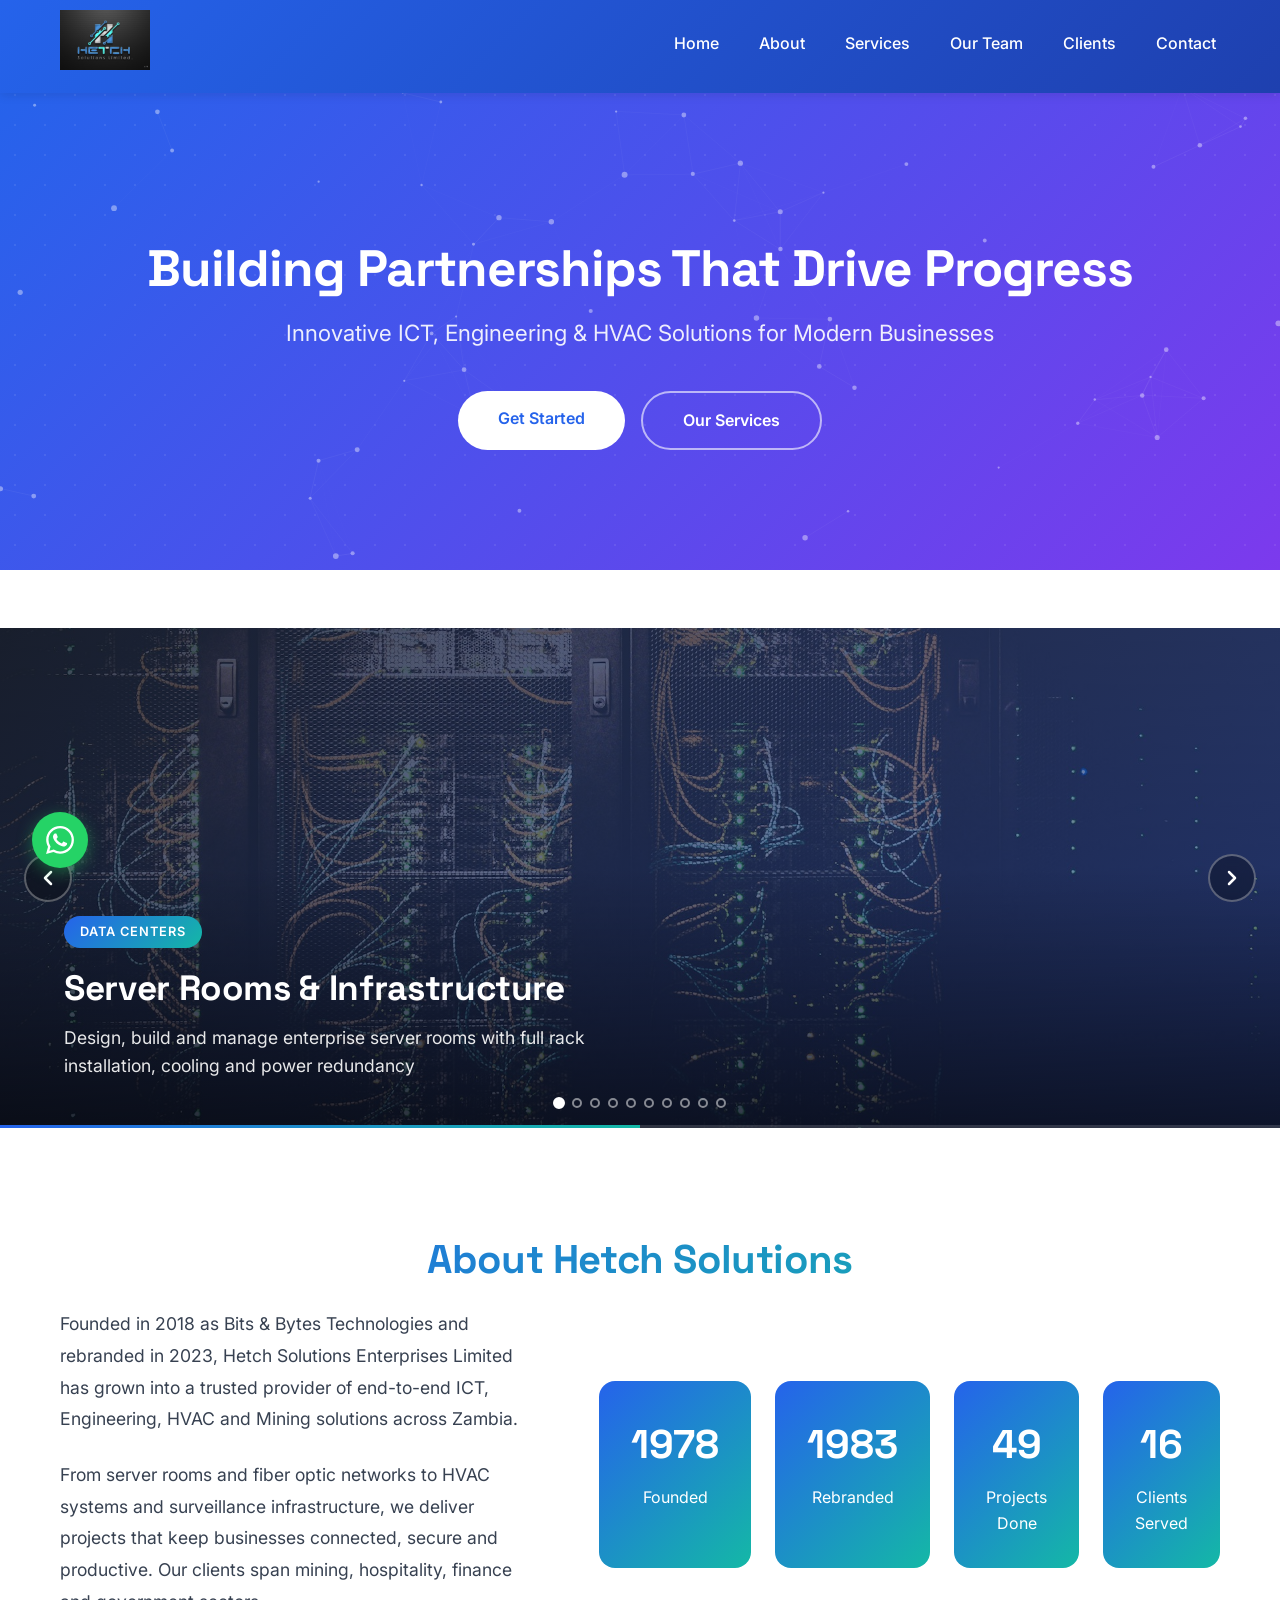
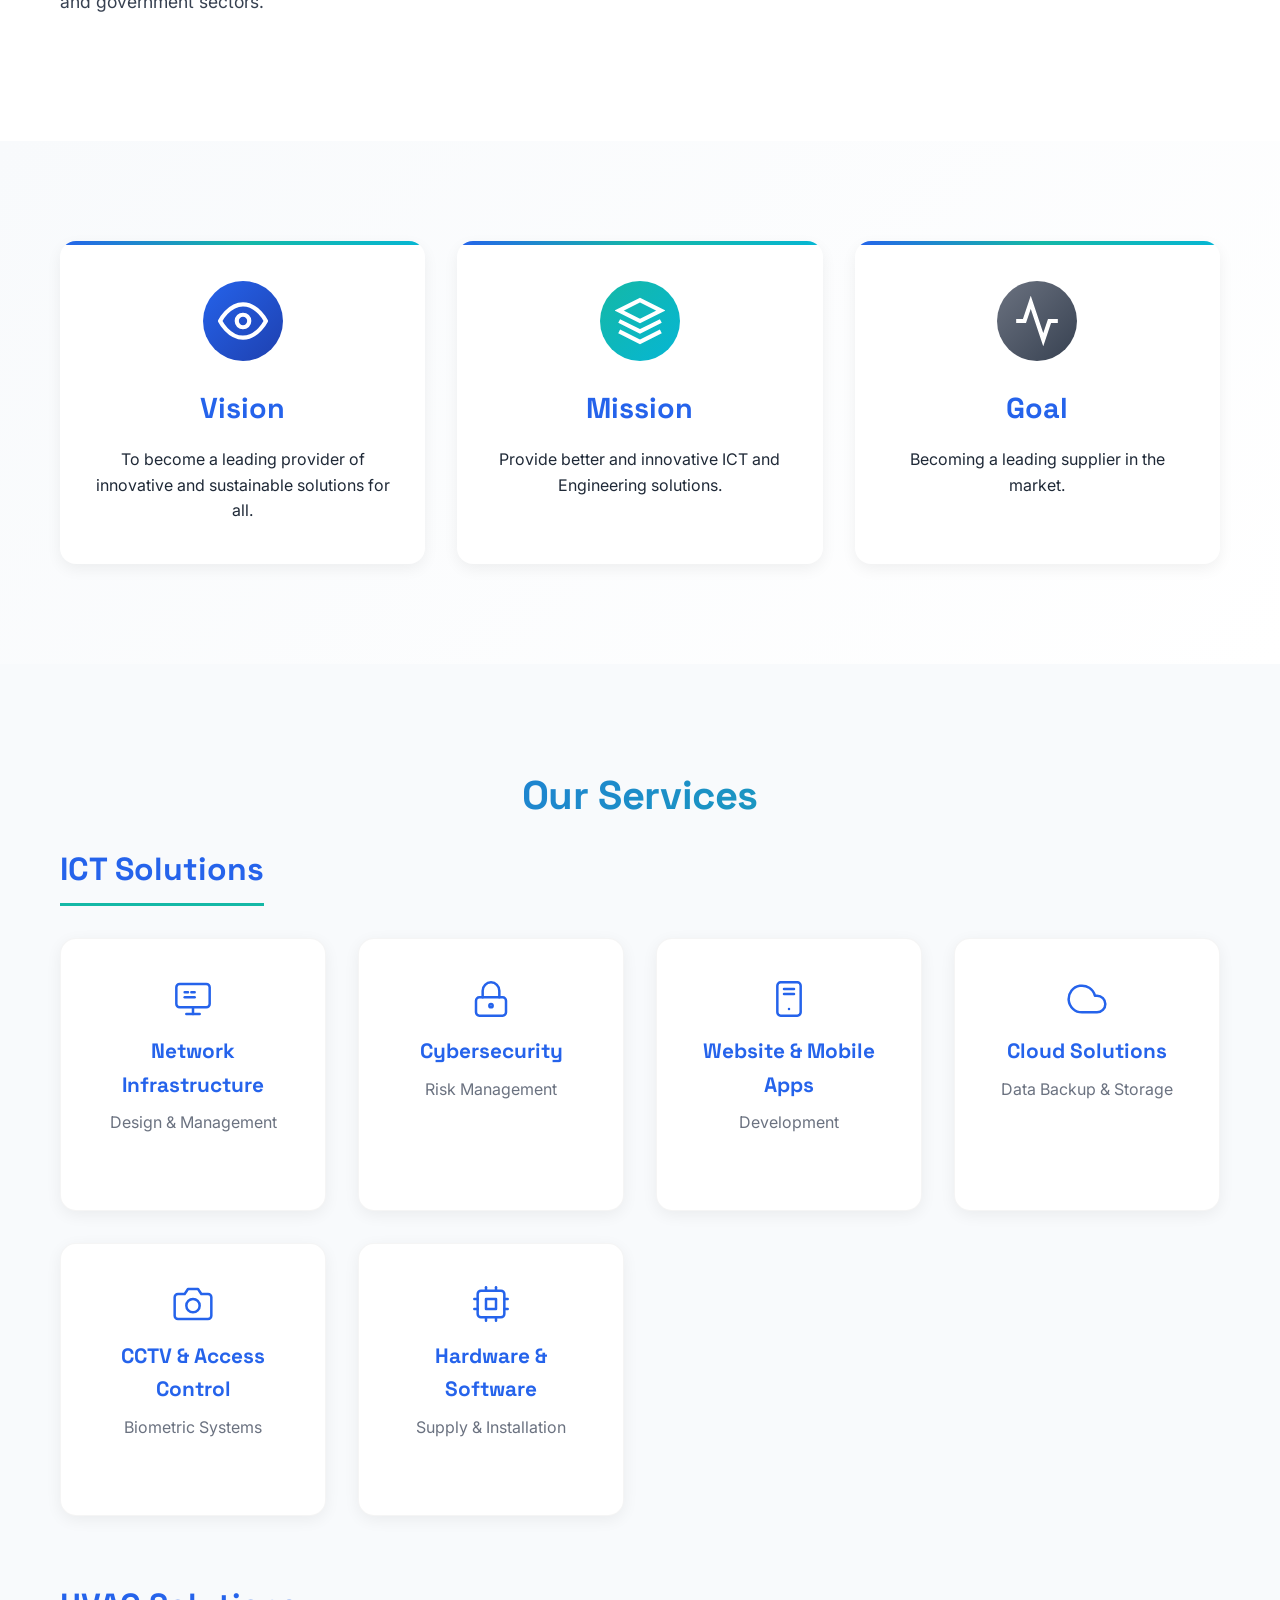
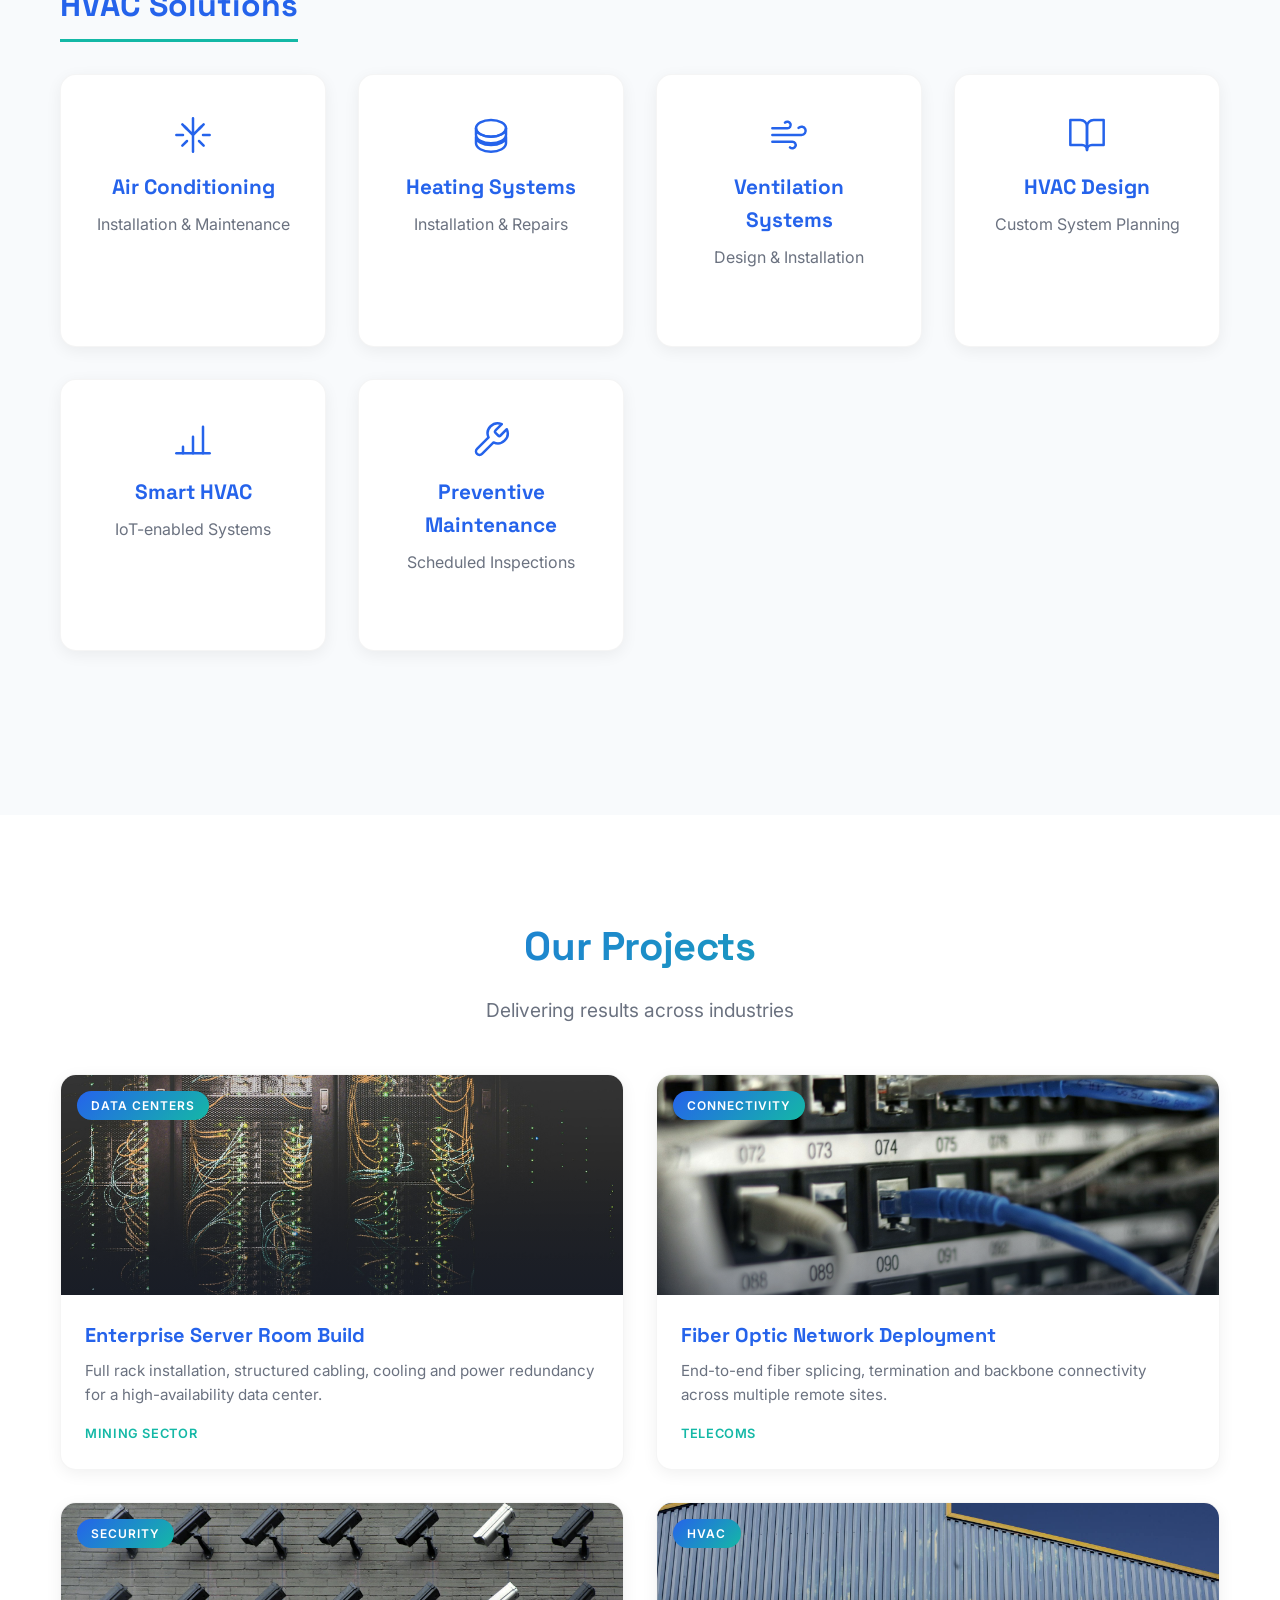
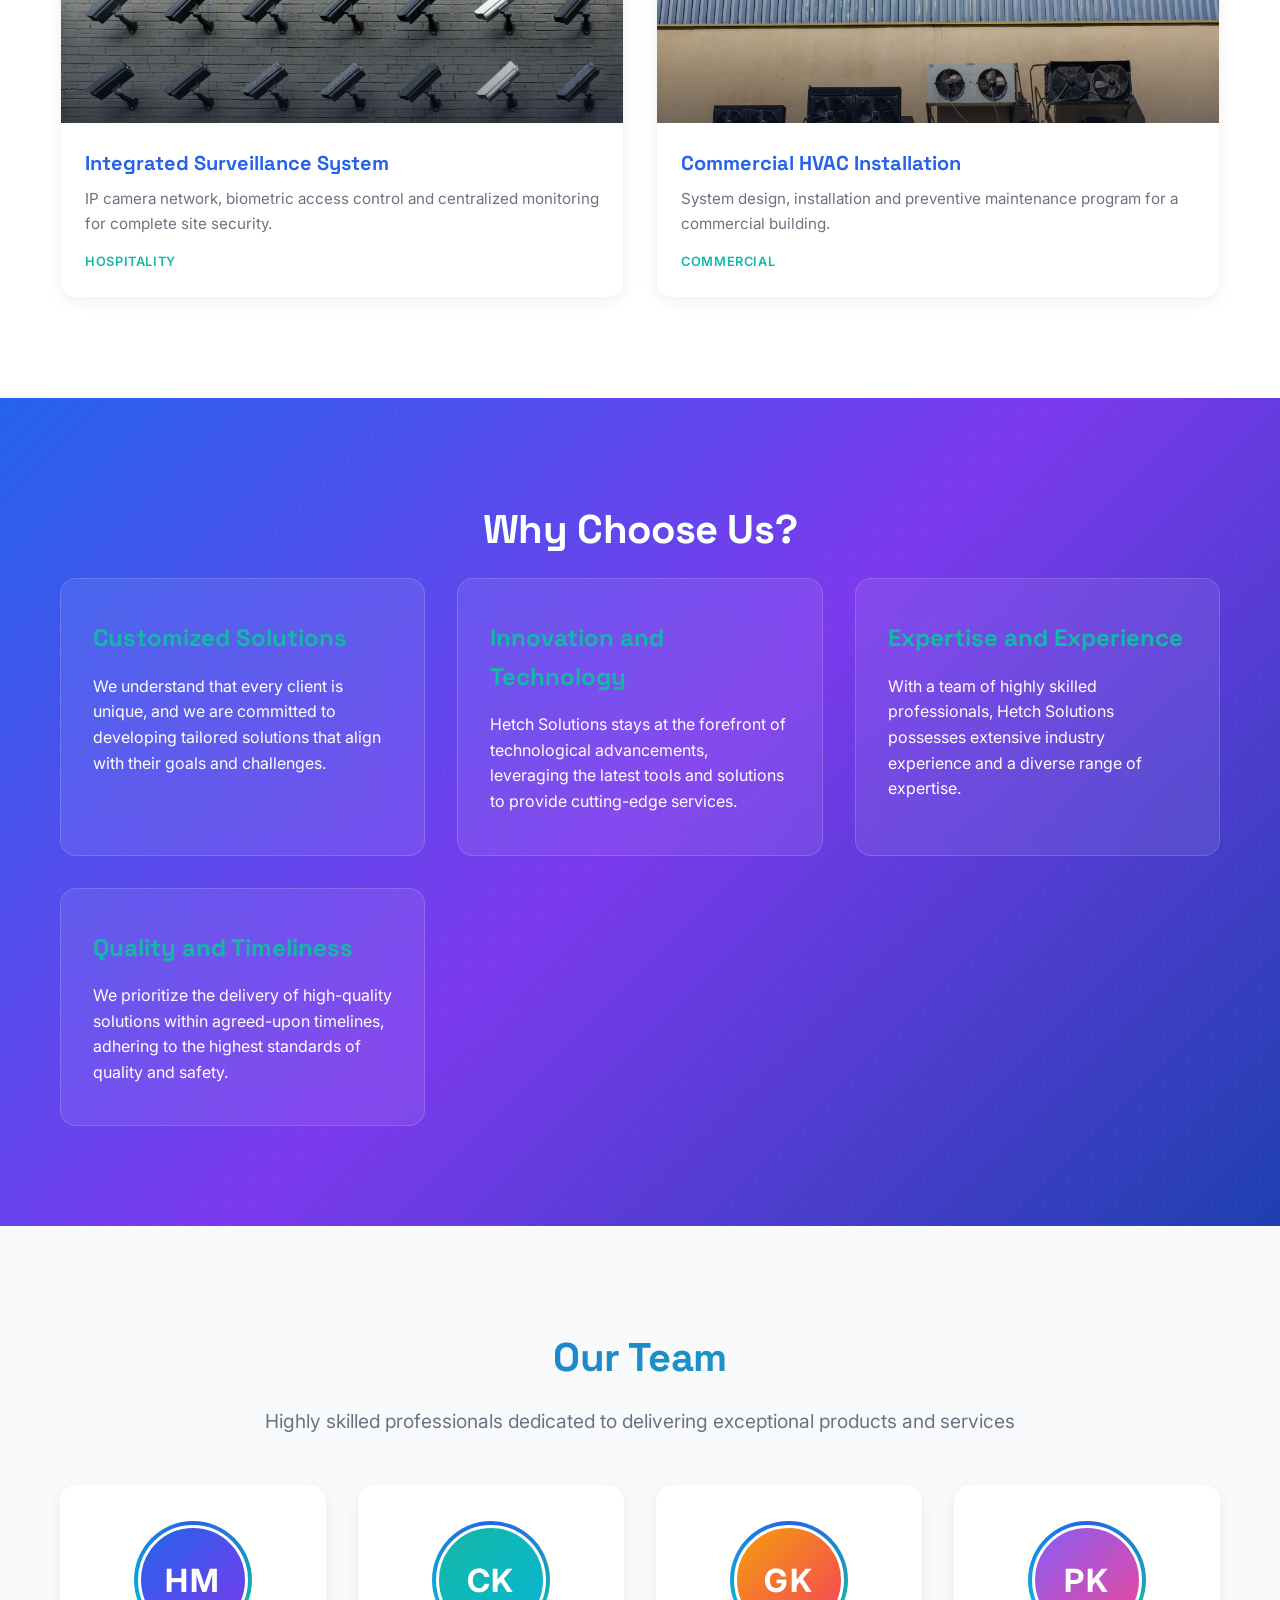
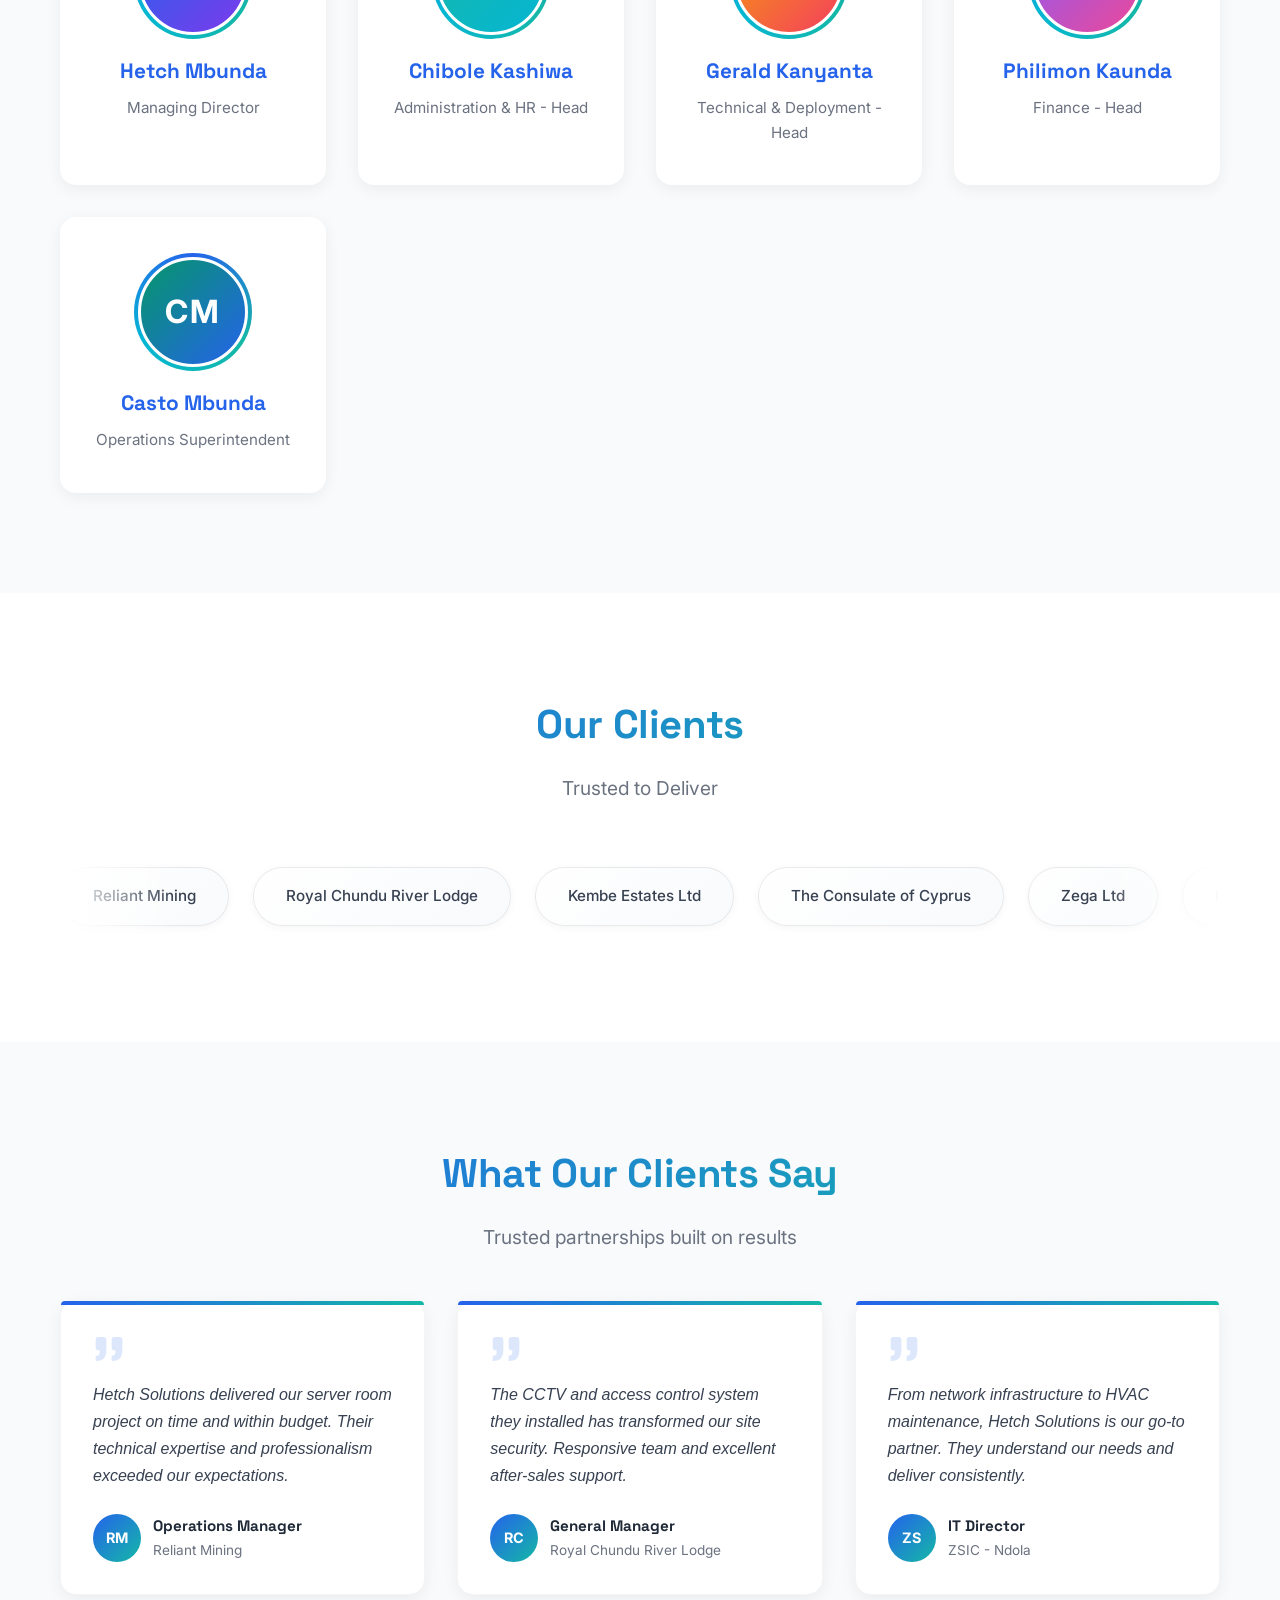
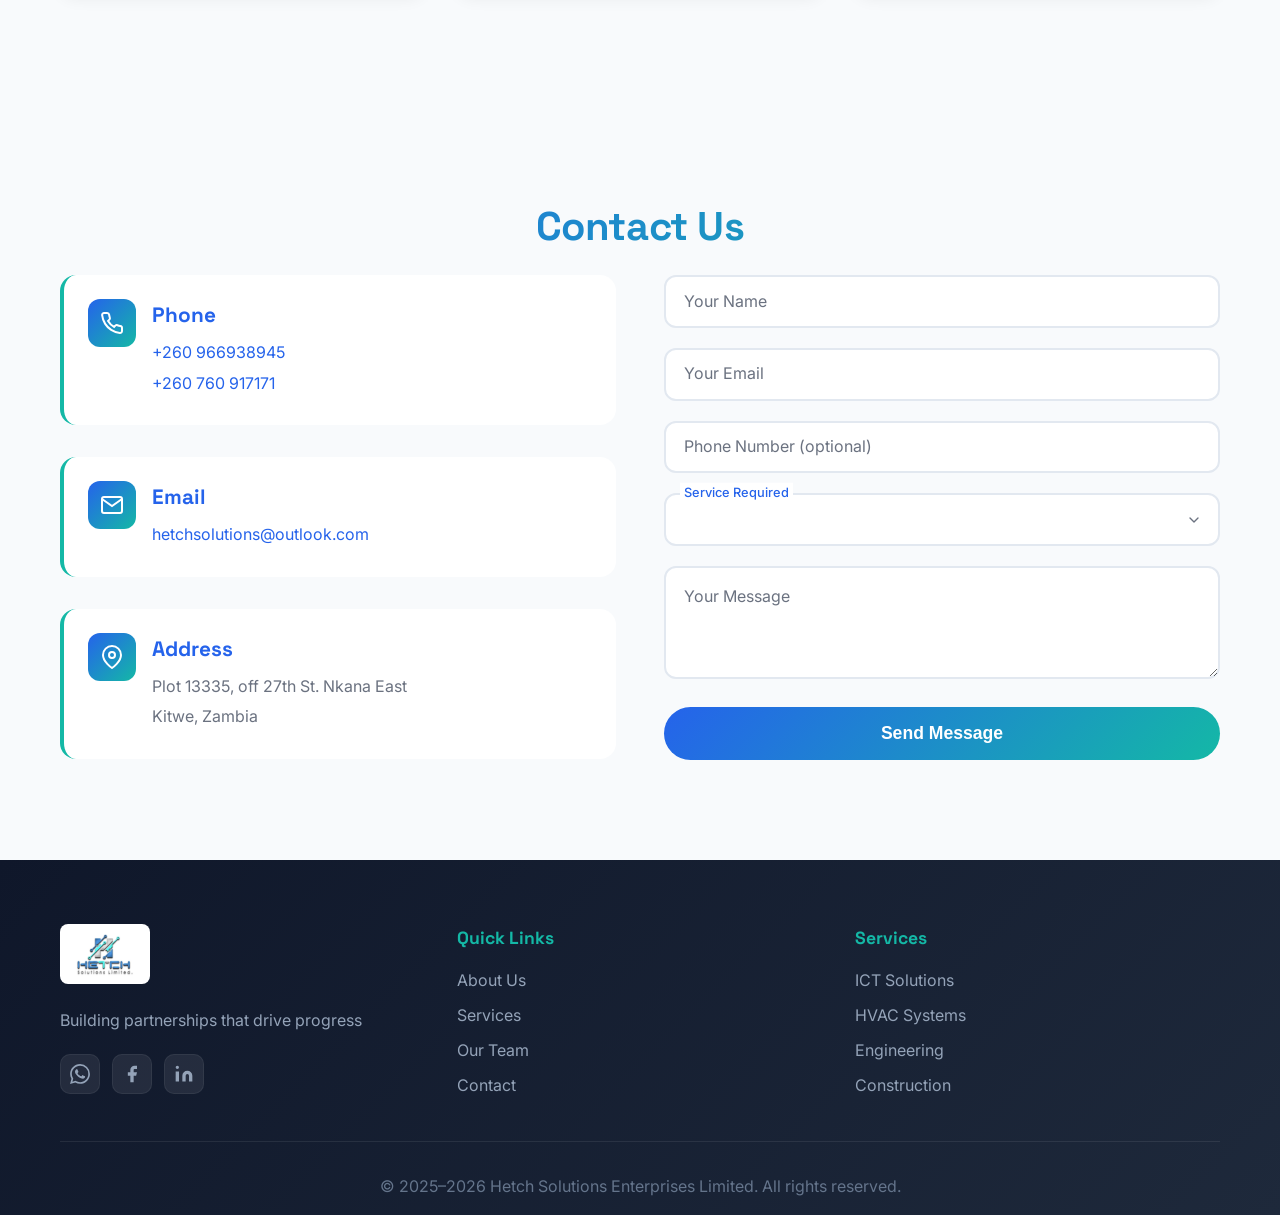
==== commit c8033f28: "Add clickable service cards with detail modals and project history Each of the 12 service cards now " ====
--- a/index.html
+++ b/index.html
@@ -312,47 +312,53 @@
             <div class="service-category">
                 <h3 class="service-title">ICT Solutions</h3>
                 <div class="services-grid">
-                    <div class="service-card">
+                    <div class="service-card" data-service="network" role="button" tabindex="0">
                         <div class="service-icon">
                             <svg width="40" height="40" viewBox="0 0 24 24" fill="none" stroke="currentColor" stroke-width="1.5" stroke-linecap="round" stroke-linejoin="round"><rect x="2" y="3" width="20" height="14" rx="2"/><path d="M8 21h8"/><path d="M12 17v4"/><path d="M7 8h2m2 0h2"/><path d="M7 11h6"/></svg>
                         </div>
                         <h4>Network Infrastructure</h4>
                         <p>Design & Management</p>
-                    </div>
-                    <div class="service-card">
+                        <span class="card-more">Learn more</span>
+                    </div>
+                    <div class="service-card" data-service="cybersecurity" role="button" tabindex="0">
                         <div class="service-icon">
                             <svg width="40" height="40" viewBox="0 0 24 24" fill="none" stroke="currentColor" stroke-width="1.5" stroke-linecap="round" stroke-linejoin="round"><rect x="3" y="11" width="18" height="11" rx="2"/><path d="M7 11V7a5 5 0 0110 0v4"/><circle cx="12" cy="16" r="1"/></svg>
                         </div>
                         <h4>Cybersecurity</h4>
                         <p>Risk Management</p>
-                    </div>
-                    <div class="service-card">
+                        <span class="card-more">Learn more</span>
+                    </div>
+                    <div class="service-card" data-service="webapps" role="button" tabindex="0">
                         <div class="service-icon">
                             <svg width="40" height="40" viewBox="0 0 24 24" fill="none" stroke="currentColor" stroke-width="1.5" stroke-linecap="round" stroke-linejoin="round"><rect x="5" y="2" width="14" height="20" rx="2"/><path d="M12 18h.01"/><path d="M9 6h6"/><path d="M9 9h6"/></svg>
                         </div>
                         <h4>Website & Mobile Apps</h4>
                         <p>Development</p>
-                    </div>
-                    <div class="service-card">
+                        <span class="card-more">Learn more</span>
+                    </div>
+                    <div class="service-card" data-service="cloud" role="button" tabindex="0">
                         <div class="service-icon">
                             <svg width="40" height="40" viewBox="0 0 24 24" fill="none" stroke="currentColor" stroke-width="1.5" stroke-linecap="round" stroke-linejoin="round"><path d="M18 10h-1.26A8 8 0 109 20h9a5 5 0 000-10z"/></svg>
                         </div>
                         <h4>Cloud Solutions</h4>
                         <p>Data Backup & Storage</p>
-                    </div>
-                    <div class="service-card">
+                        <span class="card-more">Learn more</span>
+                    </div>
+                    <div class="service-card" data-service="cctv" role="button" tabindex="0">
                         <div class="service-icon">
                             <svg width="40" height="40" viewBox="0 0 24 24" fill="none" stroke="currentColor" stroke-width="1.5" stroke-linecap="round" stroke-linejoin="round"><path d="M23 19a2 2 0 01-2 2H3a2 2 0 01-2-2V8a2 2 0 012-2h4l2-3h6l2 3h4a2 2 0 012 2z"/><circle cx="12" cy="13" r="4"/></svg>
                         </div>
                         <h4>CCTV & Access Control</h4>
                         <p>Biometric Systems</p>
-                    </div>
-                    <div class="service-card">
+                        <span class="card-more">Learn more</span>
+                    </div>
+                    <div class="service-card" data-service="hardware" role="button" tabindex="0">
                         <div class="service-icon">
                             <svg width="40" height="40" viewBox="0 0 24 24" fill="none" stroke="currentColor" stroke-width="1.5" stroke-linecap="round" stroke-linejoin="round"><rect x="4" y="4" width="16" height="16" rx="2"/><rect x="9" y="9" width="6" height="6"/><path d="M15 2v2"/><path d="M15 20v2"/><path d="M2 15h2"/><path d="M2 9h2"/><path d="M20 15h2"/><path d="M20 9h2"/><path d="M9 2v2"/><path d="M9 20v2"/></svg>
                         </div>
                         <h4>Hardware & Software</h4>
                         <p>Supply & Installation</p>
+                        <span class="card-more">Learn more</span>
                     </div>
                 </div>
             </div>
@@ -361,47 +367,53 @@
             <div class="service-category">
                 <h3 class="service-title">HVAC Solutions</h3>
                 <div class="services-grid">
-                    <div class="service-card">
+                    <div class="service-card" data-service="aircon" role="button" tabindex="0">
                         <div class="service-icon">
                             <svg width="40" height="40" viewBox="0 0 24 24" fill="none" stroke="currentColor" stroke-width="1.5" stroke-linecap="round" stroke-linejoin="round"><path d="M12 2v20M17 7l-5 5-5-5"/><path d="M2 12h4m12 0h4"/><path d="M5.6 5.6l2.8 2.8m7.2 7.2l2.8 2.8"/><path d="M18.4 5.6l-2.8 2.8M8.4 15.6l-2.8 2.8"/></svg>
                         </div>
                         <h4>Air Conditioning</h4>
                         <p>Installation & Maintenance</p>
-                    </div>
-                    <div class="service-card">
+                        <span class="card-more">Learn more</span>
+                    </div>
+                    <div class="service-card" data-service="heating" role="button" tabindex="0">
                         <div class="service-icon">
                             <svg width="40" height="40" viewBox="0 0 24 24" fill="none" stroke="currentColor" stroke-width="1.5" stroke-linecap="round" stroke-linejoin="round"><path d="M12 22c-4.97 0-9-2.24-9-5v-4c0 2.76 4.03 5 9 5s9-2.24 9-5v4c0 2.76-4.03 5-9 5z"/><path d="M12 17c-4.97 0-9-2.24-9-5v-4c0 2.76 4.03 5 9 5s9-2.24 9-5v4c0 2.76-4.03 5-9 5z"/><ellipse cx="12" cy="8" rx="9" ry="5"/></svg>
                         </div>
                         <h4>Heating Systems</h4>
                         <p>Installation & Repairs</p>
-                    </div>
-                    <div class="service-card">
+                        <span class="card-more">Learn more</span>
+                    </div>
+                    <div class="service-card" data-service="ventilation" role="button" tabindex="0">
                         <div class="service-icon">
                             <svg width="40" height="40" viewBox="0 0 24 24" fill="none" stroke="currentColor" stroke-width="1.5" stroke-linecap="round" stroke-linejoin="round"><path d="M9.59 4.59A2 2 0 1111 8H2m10.59 11.41A2 2 0 1014 16H2m15.73-8.27A2.5 2.5 0 1119.5 12H2"/></svg>
                         </div>
                         <h4>Ventilation Systems</h4>
                         <p>Design & Installation</p>
-                    </div>
-                    <div class="service-card">
+                        <span class="card-more">Learn more</span>
+                    </div>
+                    <div class="service-card" data-service="hvac-design" role="button" tabindex="0">
                         <div class="service-icon">
                             <svg width="40" height="40" viewBox="0 0 24 24" fill="none" stroke="currentColor" stroke-width="1.5" stroke-linecap="round" stroke-linejoin="round"><path d="M2 3h6a4 4 0 014 4v14a3 3 0 00-3-3H2z"/><path d="M22 3h-6a4 4 0 00-4 4v14a3 3 0 013-3h7z"/></svg>
                         </div>
                         <h4>HVAC Design</h4>
                         <p>Custom System Planning</p>
-                    </div>
-                    <div class="service-card">
+                        <span class="card-more">Learn more</span>
+                    </div>
+                    <div class="service-card" data-service="smart-hvac" role="button" tabindex="0">
                         <div class="service-icon">
                             <svg width="40" height="40" viewBox="0 0 24 24" fill="none" stroke="currentColor" stroke-width="1.5" stroke-linecap="round" stroke-linejoin="round"><path d="M12 20V10"/><path d="M18 20V4"/><path d="M6 20v-4"/><path d="M2 20h20"/></svg>
                         </div>
                         <h4>Smart HVAC</h4>
                         <p>IoT-enabled Systems</p>
-                    </div>
-                    <div class="service-card">
+                        <span class="card-more">Learn more</span>
+                    </div>
+                    <div class="service-card" data-service="maintenance" role="button" tabindex="0">
                         <div class="service-icon">
                             <svg width="40" height="40" viewBox="0 0 24 24" fill="none" stroke="currentColor" stroke-width="1.5" stroke-linecap="round" stroke-linejoin="round"><path d="M14.7 6.3a1 1 0 000 1.4l1.6 1.6a1 1 0 001.4 0l3.77-3.77a6 6 0 01-7.94 7.94l-6.91 6.91a2.12 2.12 0 01-3-3l6.91-6.91a6 6 0 017.94-7.94l-3.76 3.76z"/></svg>
                         </div>
                         <h4>Preventive Maintenance</h4>
                         <p>Scheduled Inspections</p>
+                        <span class="card-more">Learn more</span>
                     </div>
                 </div>
             </div>
@@ -774,6 +786,36 @@
         </svg>
     </button>
 
+    <!-- Service Detail Modal -->
+    <div class="service-modal-overlay" id="serviceModal">
+        <div class="service-modal">
+            <button class="modal-close" aria-label="Close" id="modalClose">
+                <svg width="24" height="24" viewBox="0 0 24 24" fill="none" stroke="currentColor" stroke-width="2.5" stroke-linecap="round" stroke-linejoin="round"><line x1="18" y1="6" x2="6" y2="18"/><line x1="6" y1="6" x2="18" y2="18"/></svg>
+            </button>
+            <div class="modal-header">
+                <div class="modal-icon" id="modalIcon"></div>
+                <div>
+                    <h2 id="modalTitle"></h2>
+                    <p class="modal-subtitle" id="modalSubtitle"></p>
+                </div>
+            </div>
+            <div class="modal-body">
+                <p id="modalDescription"></p>
+                <div class="modal-features">
+                    <h4>What We Deliver</h4>
+                    <ul id="modalFeatures"></ul>
+                </div>
+                <div class="modal-projects">
+                    <h4>Completed Projects</h4>
+                    <div class="modal-project-list" id="modalProjects"></div>
+                </div>
+            </div>
+            <div class="modal-footer">
+                <a href="#contact" class="cta-button modal-cta" id="modalCta">Request a Quote</a>
+            </div>
+        </div>
+    </div>
+
     <script src="script.js"></script>
 </body>
 </html>
--- a/styles.css
+++ b/styles.css
@@ -1456,6 +1456,303 @@
 
 .form-group select:invalid {
     color: var(--grey);
+}
+
+/* Service Card - clickable state */
+.service-card[data-service] {
+    cursor: pointer;
+}
+
+.card-more {
+    display: inline-block;
+    margin-top: 0.75rem;
+    font-size: 0.85rem;
+    font-weight: 600;
+    color: var(--teal);
+    opacity: 0;
+    transform: translateY(4px);
+    transition: opacity 0.3s ease, transform 0.3s ease;
+}
+
+.card-more::after {
+    content: ' \2192';
+}
+
+.service-card:hover .card-more,
+.service-card:focus-visible .card-more {
+    opacity: 1;
+    transform: translateY(0);
+}
+
+/* Service Detail Modal */
+.service-modal-overlay {
+    position: fixed;
+    inset: 0;
+    background: rgba(15, 23, 42, 0.6);
+    backdrop-filter: blur(4px);
+    -webkit-backdrop-filter: blur(4px);
+    z-index: 2000;
+    display: flex;
+    align-items: center;
+    justify-content: center;
+    padding: 2rem;
+    opacity: 0;
+    visibility: hidden;
+    transition: opacity 0.3s ease, visibility 0.3s ease;
+}
+
+.service-modal-overlay.active {
+    opacity: 1;
+    visibility: visible;
+}
+
+.service-modal {
+    background: var(--white);
+    border-radius: 20px;
+    width: 100%;
+    max-width: 680px;
+    max-height: 85vh;
+    overflow-y: auto;
+    position: relative;
+    transform: translateY(20px) scale(0.97);
+    transition: transform 0.3s ease;
+    box-shadow: 0 25px 60px rgba(0,0,0,0.25);
+}
+
+.service-modal-overlay.active .service-modal {
+    transform: translateY(0) scale(1);
+}
+
+.modal-close {
+    position: absolute;
+    top: 1.25rem;
+    right: 1.25rem;
+    width: 40px;
+    height: 40px;
+    border-radius: 50%;
+    border: none;
+    background: var(--light-grey);
+    color: var(--dark-grey);
+    cursor: pointer;
+    display: flex;
+    align-items: center;
+    justify-content: center;
+    transition: all 0.2s ease;
+    z-index: 2;
+}
+
+.modal-close:hover {
+    background: var(--accent-rose);
+    color: var(--white);
+}
+
+.modal-header {
+    display: flex;
+    align-items: center;
+    gap: 1.25rem;
+    padding: 2rem 2rem 1rem;
+    border-bottom: 1px solid var(--light-grey);
+}
+
+.modal-icon {
+    width: 56px;
+    height: 56px;
+    border-radius: 14px;
+    background: linear-gradient(135deg, var(--primary-blue), var(--teal));
+    color: var(--white);
+    display: flex;
+    align-items: center;
+    justify-content: center;
+    flex-shrink: 0;
+}
+
+.modal-icon svg {
+    width: 28px;
+    height: 28px;
+}
+
+.modal-header h2 {
+    font-family: 'Space Grotesk', sans-serif;
+    font-size: 1.5rem;
+    color: var(--text-dark);
+    margin: 0;
+}
+
+.modal-subtitle {
+    font-size: 0.9rem;
+    color: var(--grey);
+    margin-top: 0.2rem;
+}
+
+.modal-body {
+    padding: 1.5rem 2rem;
+}
+
+.modal-body > p {
+    font-size: 1rem;
+    line-height: 1.7;
+    color: var(--dark-grey);
+    margin-bottom: 1.5rem;
+}
+
+.modal-features h4,
+.modal-projects h4 {
+    font-family: 'Space Grotesk', sans-serif;
+    font-size: 1.05rem;
+    color: var(--primary-blue);
+    margin-bottom: 0.75rem;
+}
+
+.modal-features ul {
+    list-style: none;
+    display: grid;
+    grid-template-columns: 1fr 1fr;
+    gap: 0.5rem;
+    margin-bottom: 1.5rem;
+}
+
+.modal-features li {
+    font-size: 0.9rem;
+    color: var(--dark-grey);
+    padding-left: 1.25rem;
+    position: relative;
+    line-height: 1.5;
+}
+
+.modal-features li::before {
+    content: '';
+    position: absolute;
+    left: 0;
+    top: 0.5em;
+    width: 8px;
+    height: 8px;
+    border-radius: 50%;
+    background: linear-gradient(135deg, var(--primary-blue), var(--teal));
+}
+
+.modal-project-list {
+    display: flex;
+    flex-direction: column;
+    gap: 0.75rem;
+}
+
+.modal-project-item {
+    display: flex;
+    align-items: center;
+    gap: 1rem;
+    padding: 0.85rem 1rem;
+    background: var(--surface);
+    border-radius: 12px;
+    border-left: 4px solid var(--teal);
+    transition: transform 0.2s ease;
+}
+
+.modal-project-item:hover {
+    transform: translateX(4px);
+}
+
+.modal-project-badge {
+    font-size: 0.7rem;
+    font-weight: 700;
+    color: var(--white);
+    background: linear-gradient(135deg, var(--primary-blue), var(--teal));
+    padding: 0.3rem 0.6rem;
+    border-radius: 6px;
+    text-transform: uppercase;
+    letter-spacing: 0.05em;
+    white-space: nowrap;
+    flex-shrink: 0;
+}
+
+.modal-project-detail {
+    flex: 1;
+}
+
+.modal-project-detail strong {
+    display: block;
+    font-size: 0.9rem;
+    color: var(--text-dark);
+    margin-bottom: 0.15rem;
+}
+
+.modal-project-detail span {
+    font-size: 0.8rem;
+    color: var(--grey);
+}
+
+.modal-footer {
+    padding: 1rem 2rem 2rem;
+    text-align: center;
+}
+
+.modal-cta {
+    padding: 12px 32px;
+    font-size: 0.95rem;
+}
+
+/* Modal responsive */
+@media (max-width: 768px) {
+    .service-modal-overlay {
+        padding: 1rem;
+        align-items: flex-end;
+    }
+
+    .service-modal {
+        max-height: 90vh;
+        border-radius: 20px 20px 0 0;
+    }
+
+    .modal-header {
+        padding: 1.5rem 1.5rem 1rem;
+    }
+
+    .modal-header h2 {
+        font-size: 1.25rem;
+    }
+
+    .modal-body {
+        padding: 1rem 1.5rem;
+    }
+
+    .modal-features ul {
+        grid-template-columns: 1fr;
+    }
+
+    .modal-footer {
+        padding: 1rem 1.5rem 1.5rem;
+    }
+}
+
+@media (max-width: 480px) {
+    .modal-header {
+        padding: 1.25rem;
+        gap: 1rem;
+    }
+
+    .modal-icon {
+        width: 48px;
+        height: 48px;
+        border-radius: 12px;
+    }
+
+    .modal-icon svg {
+        width: 24px;
+        height: 24px;
+    }
+
+    .modal-header h2 {
+        font-size: 1.1rem;
+    }
+
+    .modal-body {
+        padding: 1rem 1.25rem;
+    }
+
+    .modal-project-item {
+        flex-direction: column;
+        align-items: flex-start;
+        gap: 0.4rem;
+    }
 }
 
 /* #12 Better focus states for accessibility */
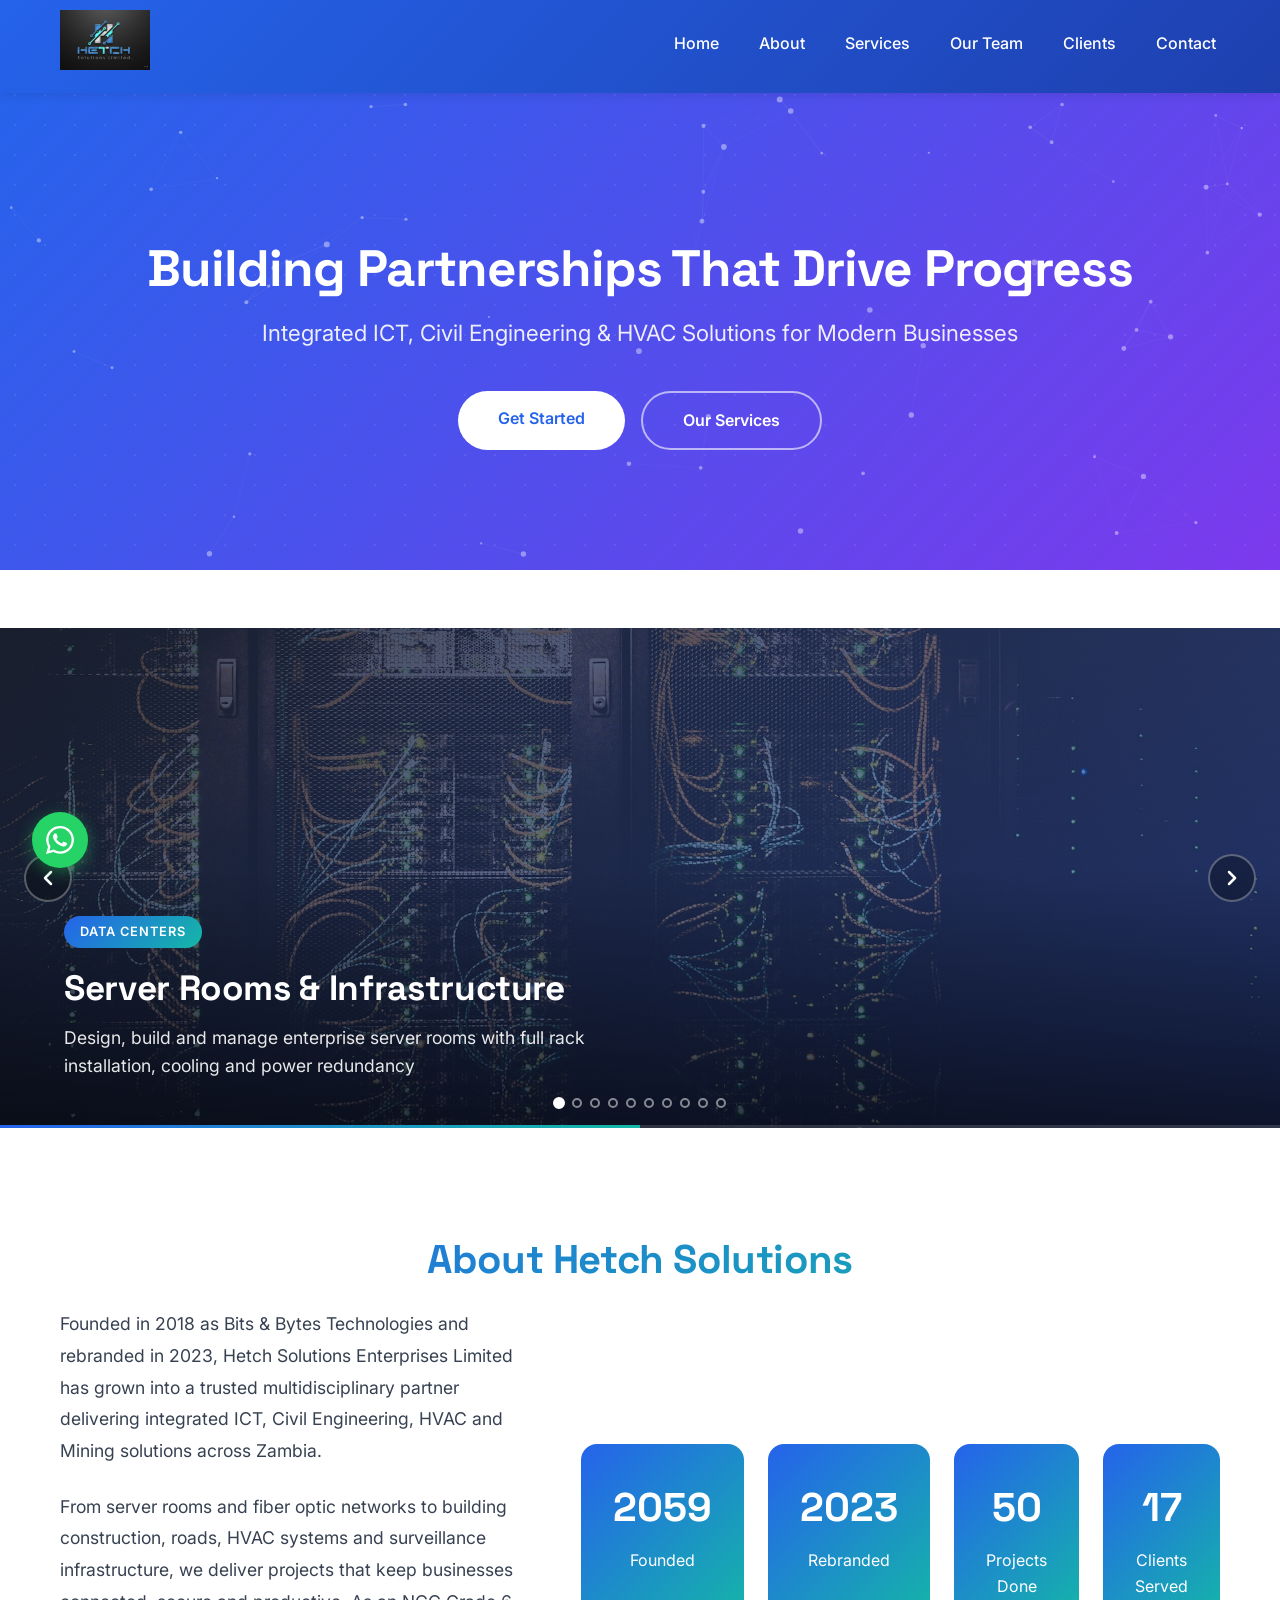
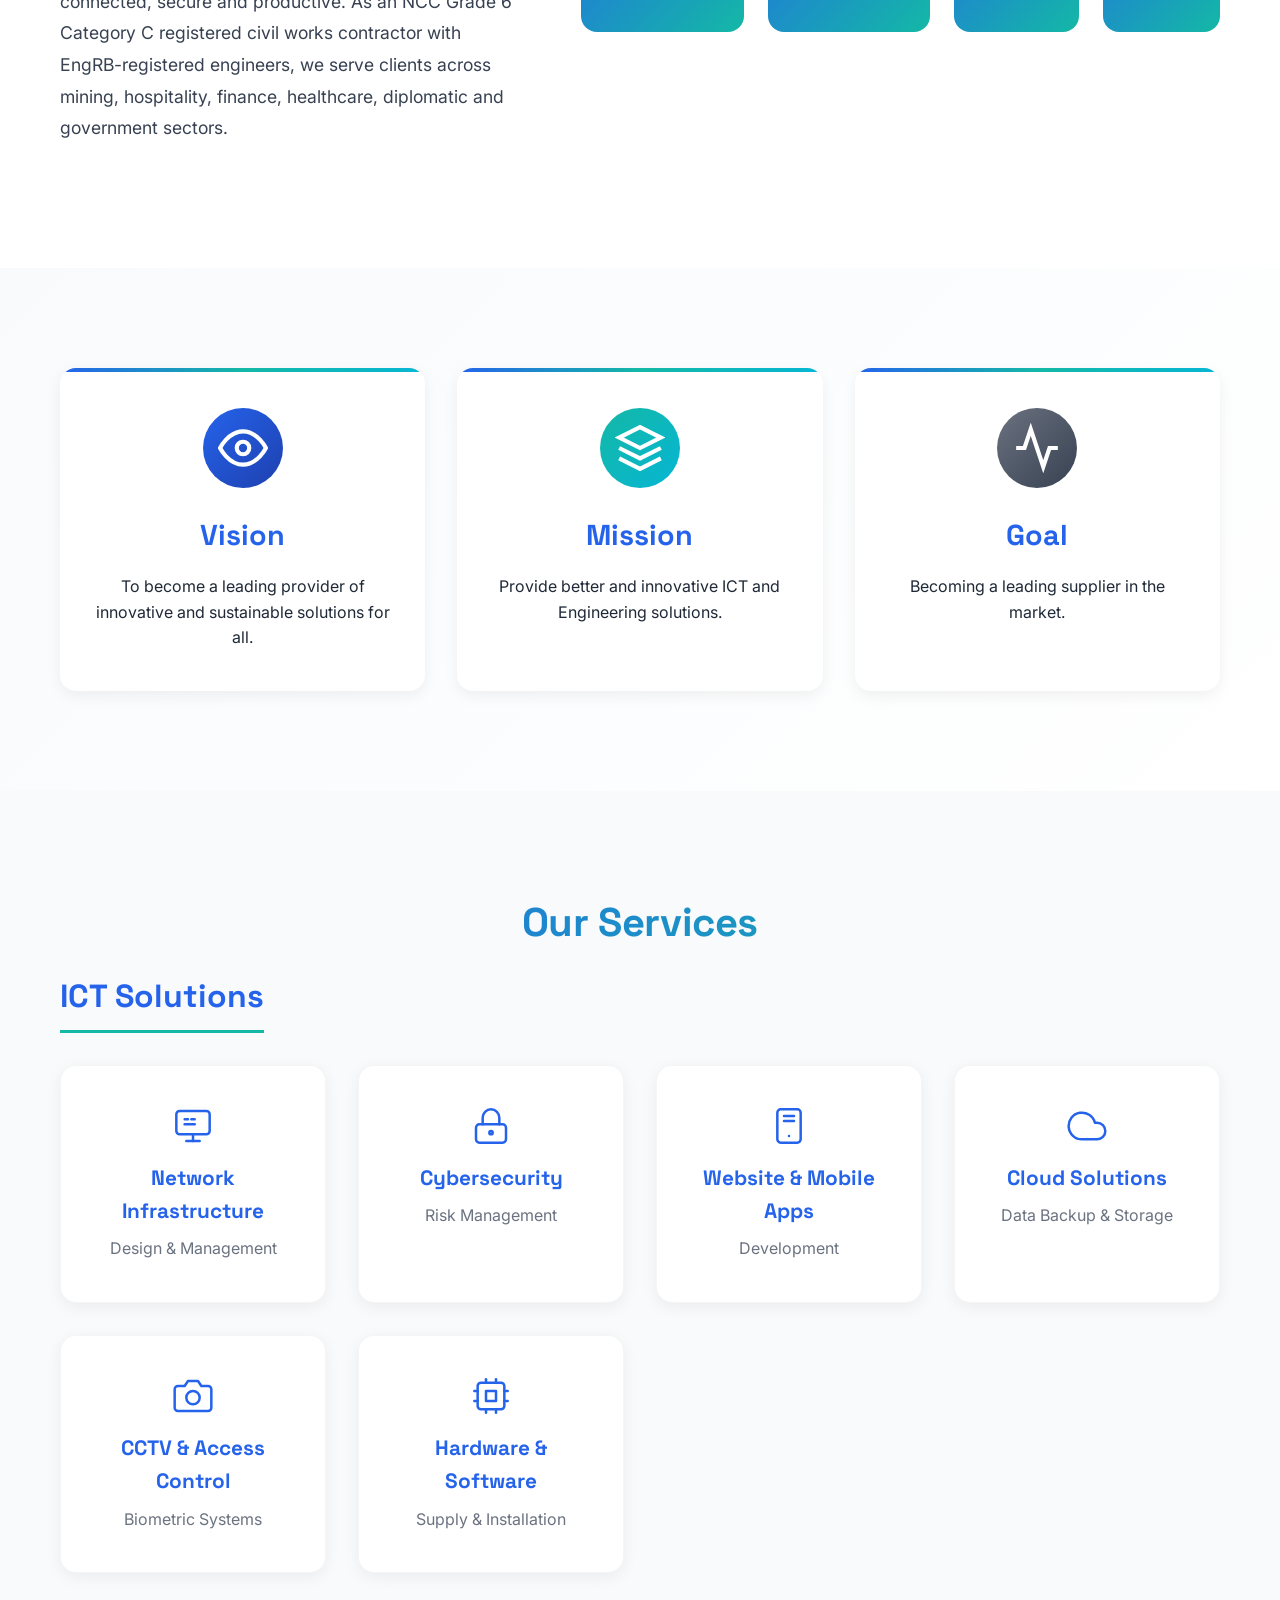
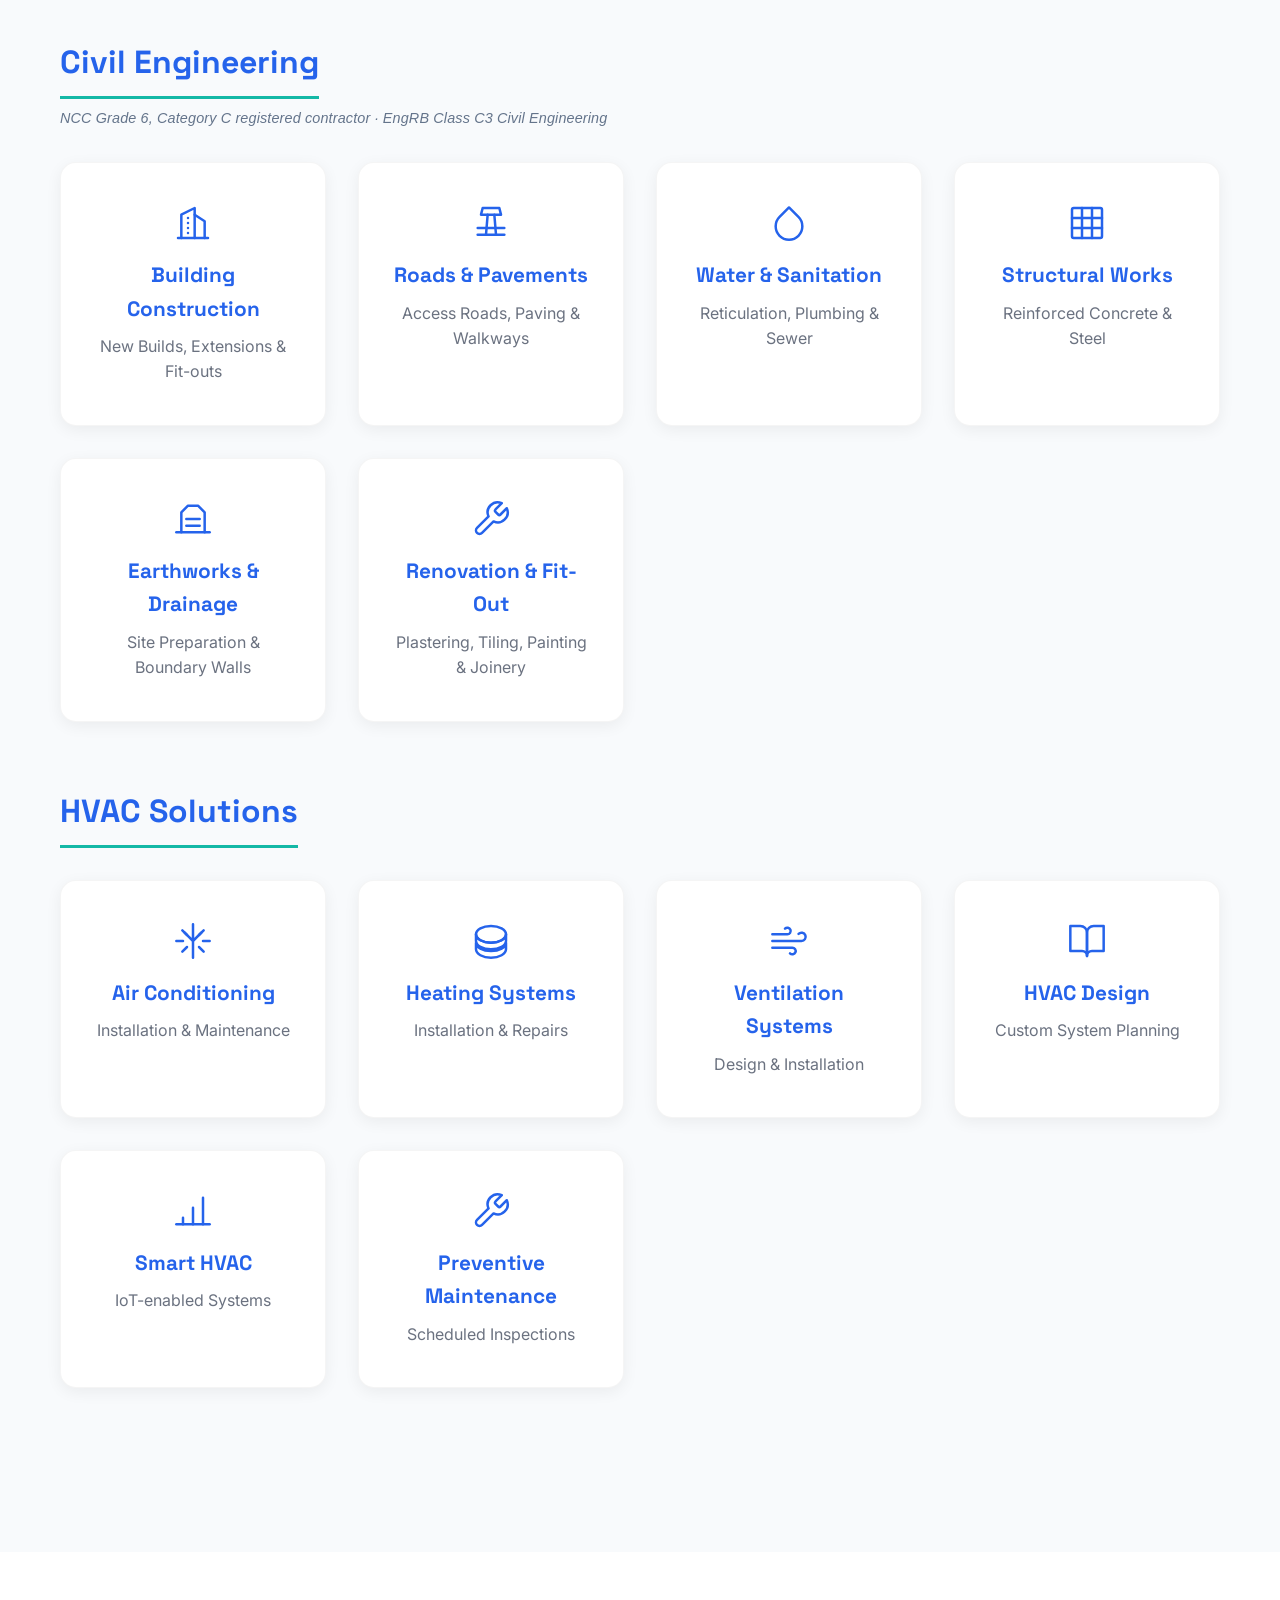
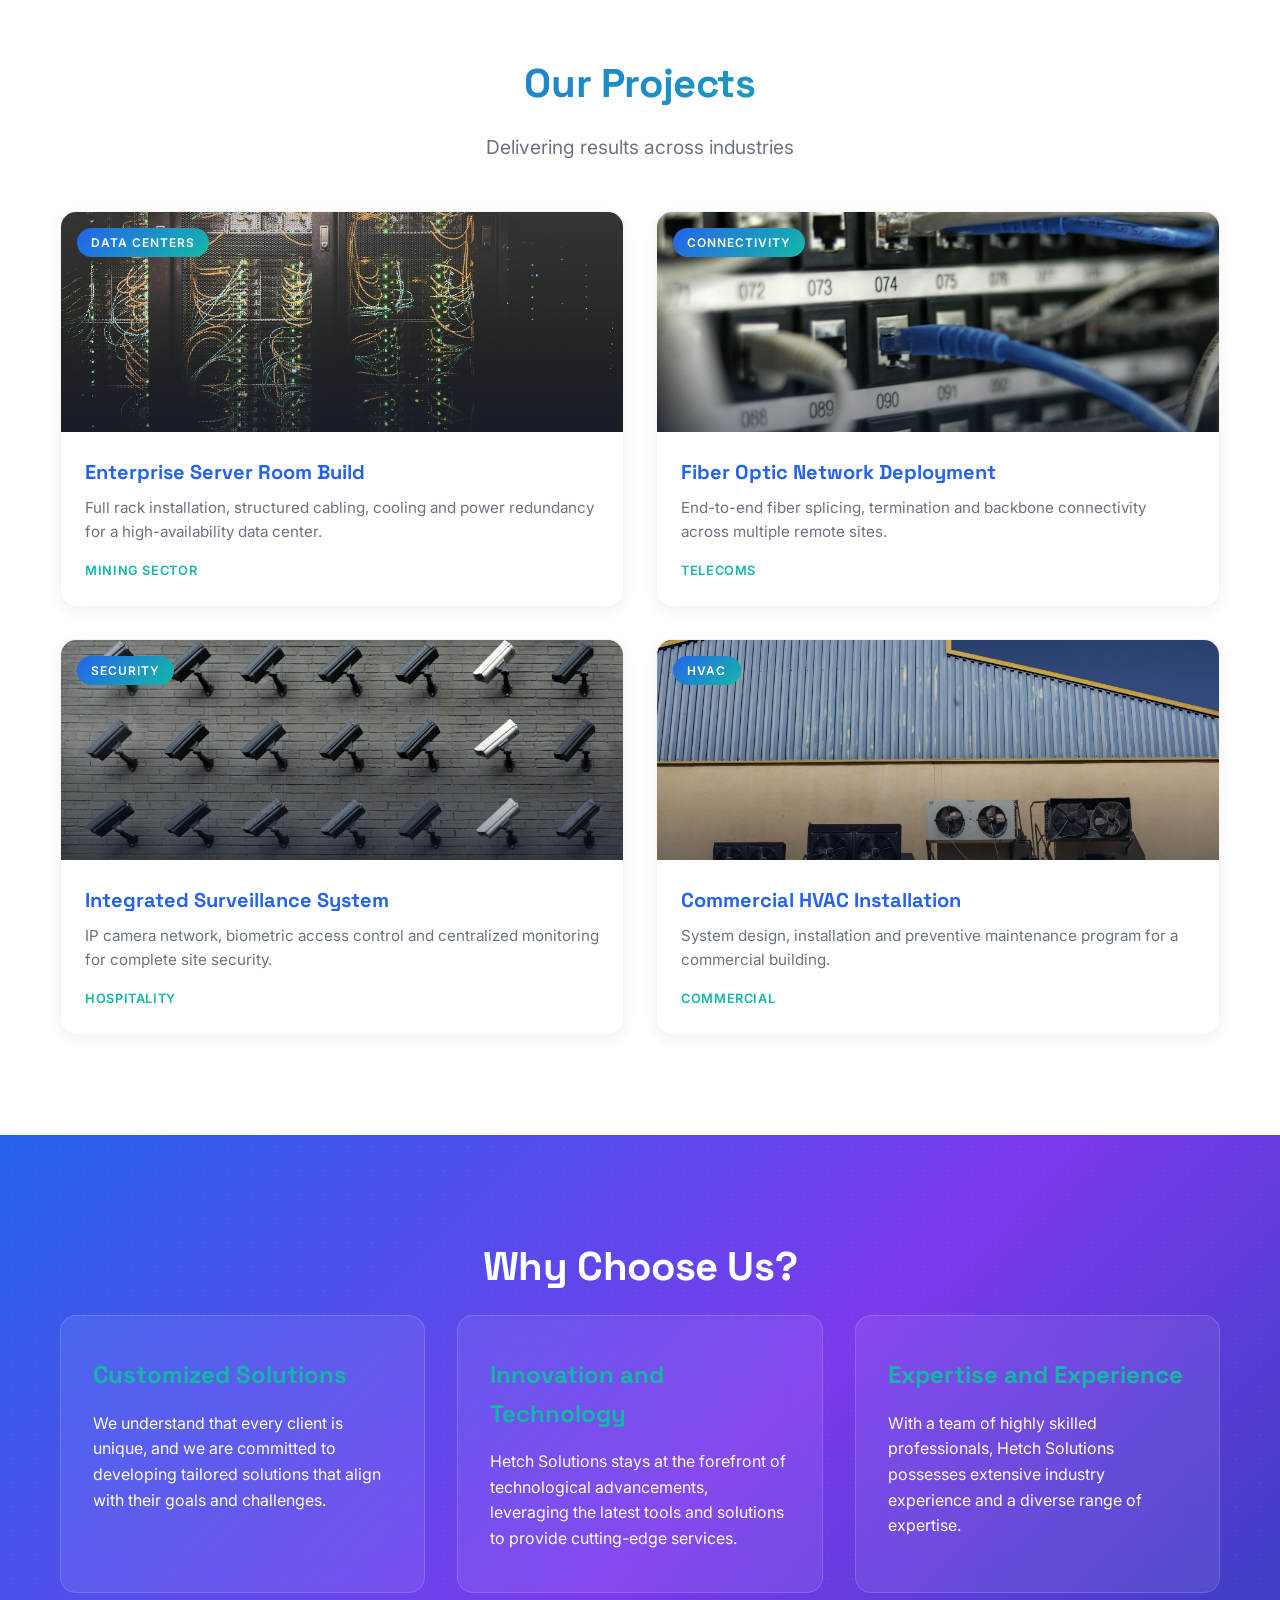
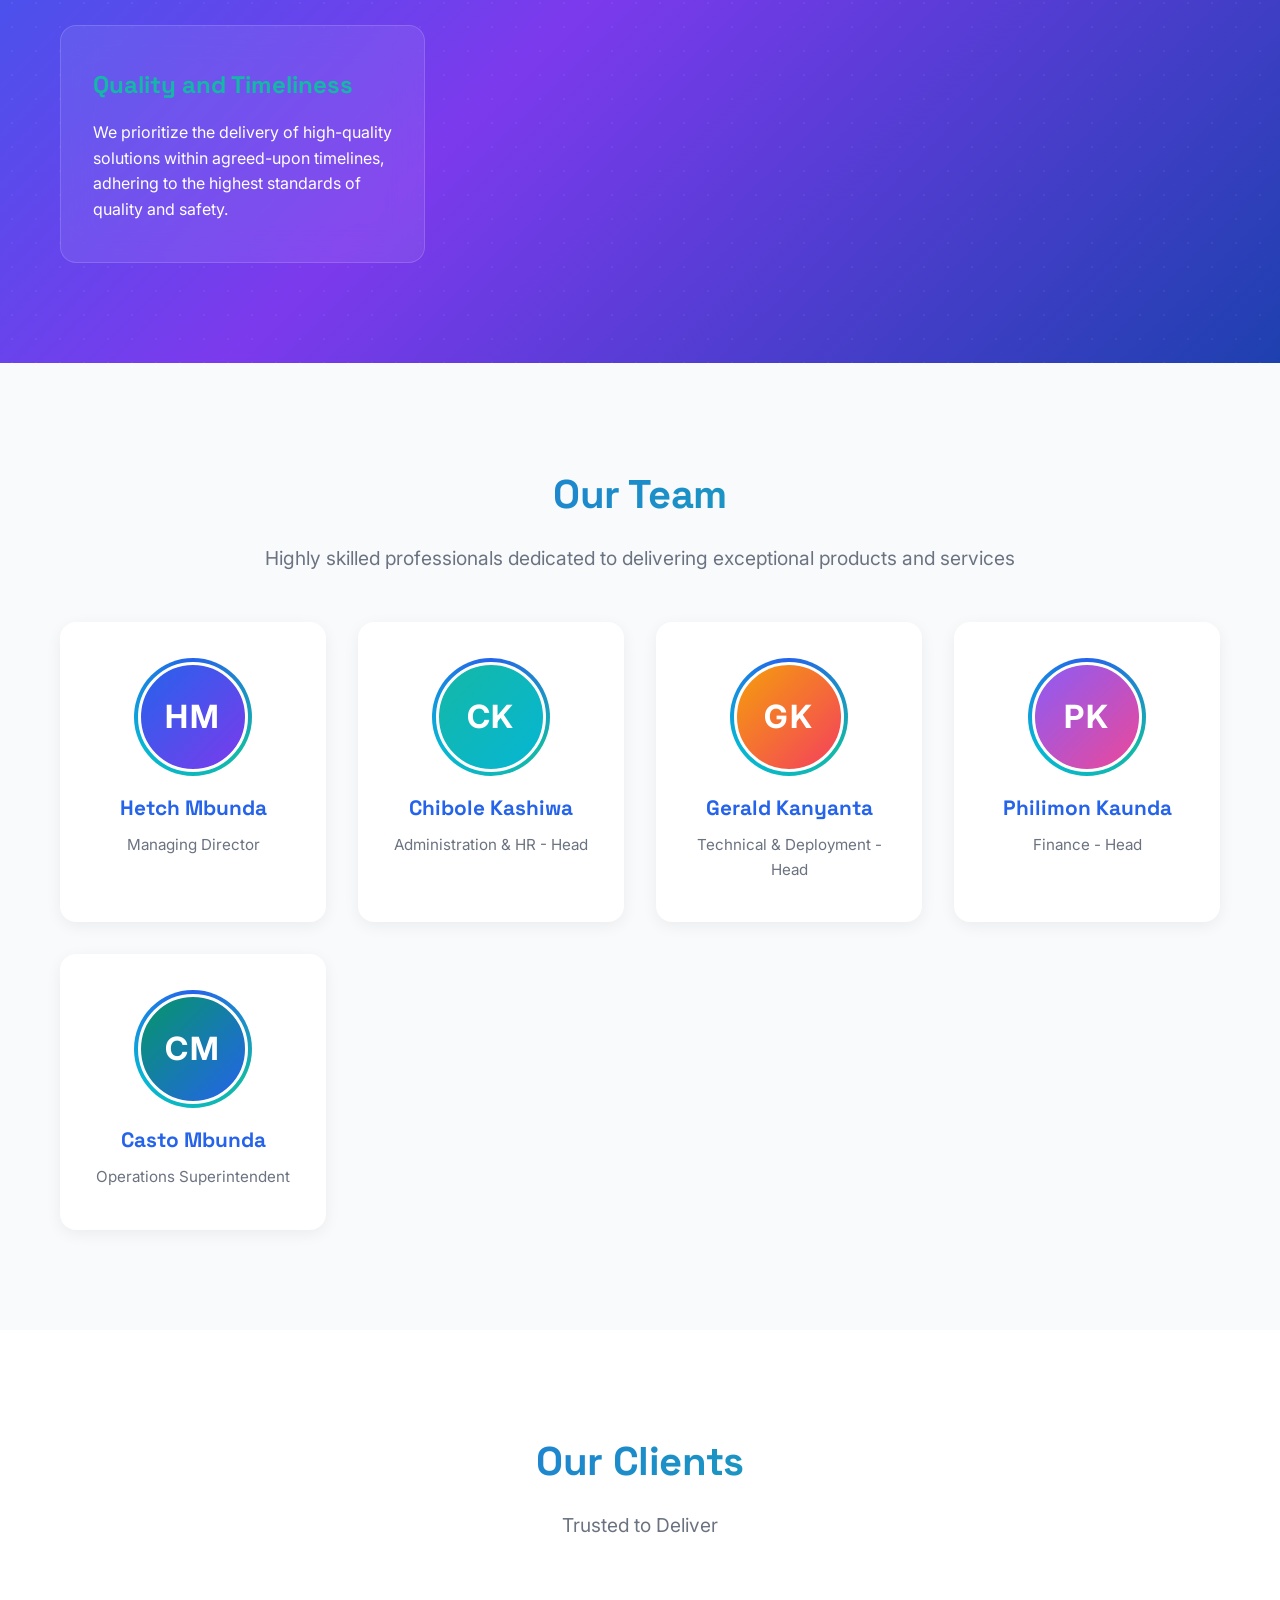
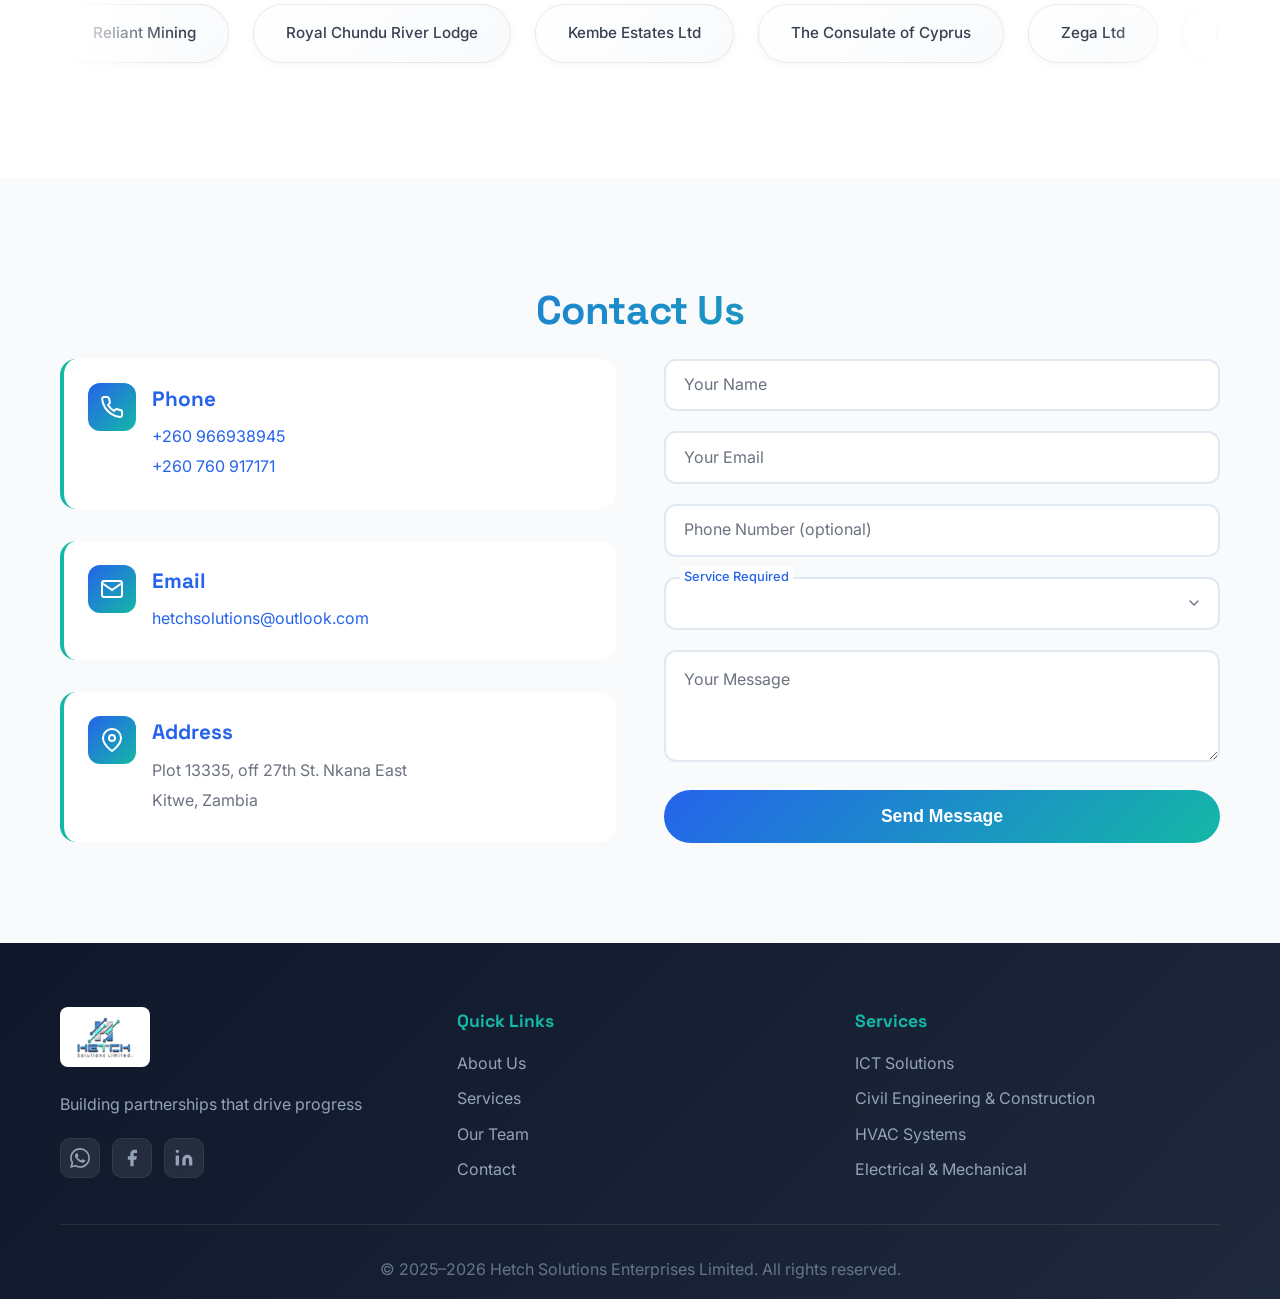
==== commit ff43382e: "Add Civil Engineering services section with NCC/EngRB credentials Adds a dedicated Civil Engineering" ====
--- a/index.html
+++ b/index.html
@@ -5,9 +5,9 @@
     <meta name="viewport" content="width=device-width, initial-scale=1.0">
     <meta name="theme-color" content="#2563EB">
     <meta name="apple-mobile-web-app-status-bar-style" content="black-translucent">
-    <title>Hetch Solutions Limited - ICT, Engineering & HVAC Solutions | Kitwe, Zambia</title>
-    <meta name="description" content="Hetch Solutions provides comprehensive ICT, Engineering, HVAC and Mining solutions in Kitwe, Zambia. Network infrastructure, cybersecurity, CCTV, software development, air conditioning and more.">
-    <meta name="keywords" content="ICT solutions Zambia, HVAC Kitwe, network infrastructure Zambia, CCTV access control, mining communications, engineering solutions Zambia, cybersecurity Zambia, software development Kitwe">
+    <title>Hetch Solutions Limited - ICT, Civil Engineering & HVAC Solutions | Kitwe, Zambia</title>
+    <meta name="description" content="Hetch Solutions provides integrated ICT, Civil Engineering, HVAC and Mining solutions in Kitwe, Zambia. NCC-registered civil works contractor delivering construction, network infrastructure, cybersecurity, CCTV, software development, air conditioning and more.">
+    <meta name="keywords" content="ICT solutions Zambia, HVAC Kitwe, civil engineering Zambia, civil works contractor Zambia, NCC contractor Kitwe, construction Zambia, network infrastructure Zambia, CCTV access control, mining communications, engineering solutions Zambia, cybersecurity Zambia, software development Kitwe">
     <link rel="icon" type="image/png" sizes="32x32" href="[data-uri]">
     <link rel="icon" type="image/png" sizes="32x32" href="favicon.png?v=3">
     <link rel="icon" type="image/x-icon" href="favicon.ico?v=3">
@@ -16,16 +16,16 @@
 
     <!-- Open Graph / Facebook -->
     <meta property="og:type" content="website">
-    <meta property="og:title" content="Hetch Solutions Limited - ICT, Engineering & HVAC Solutions">
-    <meta property="og:description" content="Innovative ICT, Engineering, HVAC and Mining solutions for modern businesses in Zambia.">
+    <meta property="og:title" content="Hetch Solutions Limited - ICT, Civil Engineering & HVAC Solutions">
+    <meta property="og:description" content="Integrated ICT, Civil Engineering, HVAC and Mining solutions for modern businesses in Zambia.">
     <meta property="og:image" content="favicon-192.png">
     <meta property="og:url" content="https://hetchsolutions.com">
     <meta property="og:site_name" content="Hetch Solutions Limited">
 
     <!-- Twitter Card -->
     <meta name="twitter:card" content="summary_large_image">
-    <meta name="twitter:title" content="Hetch Solutions Limited - ICT, Engineering & HVAC Solutions">
-    <meta name="twitter:description" content="Innovative ICT, Engineering, HVAC and Mining solutions for modern businesses in Zambia.">
+    <meta name="twitter:title" content="Hetch Solutions Limited - ICT, Civil Engineering & HVAC Solutions">
+    <meta name="twitter:description" content="Integrated ICT, Civil Engineering, HVAC and Mining solutions for modern businesses in Zambia.">
     <meta name="twitter:image" content="favicon-192.png">
 
     <!-- Canonical URL -->
@@ -38,7 +38,7 @@
         "@type": "LocalBusiness",
         "name": "Hetch Solutions Enterprises Limited",
         "alternateName": "Hetch Solutions",
-        "description": "Comprehensive ICT, Engineering, HVAC and Mining solutions provider in Zambia",
+        "description": "Integrated ICT, Civil Engineering, HVAC and Mining solutions provider in Zambia",
         "url": "https://hetchsolutions.com",
         "telephone": ["+260966938945", "+260760917171"],
         "email": "hetchsolutions@outlook.com",
@@ -61,7 +61,11 @@
                 {"@type": "Offer", "itemOffered": {"@type": "Service", "name": "HVAC Installation & Maintenance"}},
                 {"@type": "Offer", "itemOffered": {"@type": "Service", "name": "Software & Web Development"}},
                 {"@type": "Offer", "itemOffered": {"@type": "Service", "name": "Cloud Solutions & Data Backup"}},
-                {"@type": "Offer", "itemOffered": {"@type": "Service", "name": "Mining Communications Systems"}}
+                {"@type": "Offer", "itemOffered": {"@type": "Service", "name": "Mining Communications Systems"}},
+                {"@type": "Offer", "itemOffered": {"@type": "Service", "name": "Civil Engineering & Building Construction"}},
+                {"@type": "Offer", "itemOffered": {"@type": "Service", "name": "Roads, Pavements & Drainage Works"}},
+                {"@type": "Offer", "itemOffered": {"@type": "Service", "name": "Water & Sanitation Infrastructure"}},
+                {"@type": "Offer", "itemOffered": {"@type": "Service", "name": "Structural & Concrete Works"}}
             ]
         }
     }
@@ -108,7 +112,7 @@
         <div class="hero-bg-pattern"></div>
         <div class="hero-content">
             <h1>Building Partnerships That Drive Progress</h1>
-            <p>Innovative ICT, Engineering & HVAC Solutions for Modern Businesses</p>
+            <p>Integrated ICT, Civil Engineering & HVAC Solutions for Modern Businesses</p>
             <div class="hero-buttons">
                 <a href="#contact" class="cta-button">Get Started</a>
                 <a href="#services" class="cta-button cta-outline">Our Services</a>
@@ -241,8 +245,8 @@
             <h2 class="section-title">About Hetch Solutions</h2>
             <div class="content-grid">
                 <div class="content-text">
-                    <p>Founded in 2018 as Bits & Bytes Technologies and rebranded in 2023, Hetch Solutions Enterprises Limited has grown into a trusted provider of end-to-end ICT, Engineering, HVAC and Mining solutions across Zambia.</p>
-                    <p>From server rooms and fiber optic networks to HVAC systems and surveillance infrastructure, we deliver projects that keep businesses connected, secure and productive. Our clients span mining, hospitality, finance and government sectors.</p>
+                    <p>Founded in 2018 as Bits & Bytes Technologies and rebranded in 2023, Hetch Solutions Enterprises Limited has grown into a trusted multidisciplinary partner delivering integrated ICT, Civil Engineering, HVAC and Mining solutions across Zambia.</p>
+                    <p>From server rooms and fiber optic networks to building construction, roads, HVAC systems and surveillance infrastructure, we deliver projects that keep businesses connected, secure and productive. As an NCC Grade 6 Category C registered civil works contractor with EngRB-registered engineers, we serve clients across mining, hospitality, finance, healthcare, diplomatic and government sectors.</p>
                 </div>
                 <div class="stats-grid">
                     <div class="stat-card">
@@ -312,53 +316,97 @@
             <div class="service-category">
                 <h3 class="service-title">ICT Solutions</h3>
                 <div class="services-grid">
-                    <div class="service-card" data-service="network" role="button" tabindex="0">
+                    <div class="service-card">
                         <div class="service-icon">
                             <svg width="40" height="40" viewBox="0 0 24 24" fill="none" stroke="currentColor" stroke-width="1.5" stroke-linecap="round" stroke-linejoin="round"><rect x="2" y="3" width="20" height="14" rx="2"/><path d="M8 21h8"/><path d="M12 17v4"/><path d="M7 8h2m2 0h2"/><path d="M7 11h6"/></svg>
                         </div>
                         <h4>Network Infrastructure</h4>
                         <p>Design & Management</p>
-                        <span class="card-more">Learn more</span>
-                    </div>
-                    <div class="service-card" data-service="cybersecurity" role="button" tabindex="0">
+                    </div>
+                    <div class="service-card">
                         <div class="service-icon">
                             <svg width="40" height="40" viewBox="0 0 24 24" fill="none" stroke="currentColor" stroke-width="1.5" stroke-linecap="round" stroke-linejoin="round"><rect x="3" y="11" width="18" height="11" rx="2"/><path d="M7 11V7a5 5 0 0110 0v4"/><circle cx="12" cy="16" r="1"/></svg>
                         </div>
                         <h4>Cybersecurity</h4>
                         <p>Risk Management</p>
-                        <span class="card-more">Learn more</span>
-                    </div>
-                    <div class="service-card" data-service="webapps" role="button" tabindex="0">
+                    </div>
+                    <div class="service-card">
                         <div class="service-icon">
                             <svg width="40" height="40" viewBox="0 0 24 24" fill="none" stroke="currentColor" stroke-width="1.5" stroke-linecap="round" stroke-linejoin="round"><rect x="5" y="2" width="14" height="20" rx="2"/><path d="M12 18h.01"/><path d="M9 6h6"/><path d="M9 9h6"/></svg>
                         </div>
                         <h4>Website & Mobile Apps</h4>
                         <p>Development</p>
-                        <span class="card-more">Learn more</span>
-                    </div>
-                    <div class="service-card" data-service="cloud" role="button" tabindex="0">
+                    </div>
+                    <div class="service-card">
                         <div class="service-icon">
                             <svg width="40" height="40" viewBox="0 0 24 24" fill="none" stroke="currentColor" stroke-width="1.5" stroke-linecap="round" stroke-linejoin="round"><path d="M18 10h-1.26A8 8 0 109 20h9a5 5 0 000-10z"/></svg>
                         </div>
                         <h4>Cloud Solutions</h4>
                         <p>Data Backup & Storage</p>
-                        <span class="card-more">Learn more</span>
-                    </div>
-                    <div class="service-card" data-service="cctv" role="button" tabindex="0">
+                    </div>
+                    <div class="service-card">
                         <div class="service-icon">
                             <svg width="40" height="40" viewBox="0 0 24 24" fill="none" stroke="currentColor" stroke-width="1.5" stroke-linecap="round" stroke-linejoin="round"><path d="M23 19a2 2 0 01-2 2H3a2 2 0 01-2-2V8a2 2 0 012-2h4l2-3h6l2 3h4a2 2 0 012 2z"/><circle cx="12" cy="13" r="4"/></svg>
                         </div>
                         <h4>CCTV & Access Control</h4>
                         <p>Biometric Systems</p>
-                        <span class="card-more">Learn more</span>
-                    </div>
-                    <div class="service-card" data-service="hardware" role="button" tabindex="0">
+                    </div>
+                    <div class="service-card">
                         <div class="service-icon">
                             <svg width="40" height="40" viewBox="0 0 24 24" fill="none" stroke="currentColor" stroke-width="1.5" stroke-linecap="round" stroke-linejoin="round"><rect x="4" y="4" width="16" height="16" rx="2"/><rect x="9" y="9" width="6" height="6"/><path d="M15 2v2"/><path d="M15 20v2"/><path d="M2 15h2"/><path d="M2 9h2"/><path d="M20 15h2"/><path d="M20 9h2"/><path d="M9 2v2"/><path d="M9 20v2"/></svg>
                         </div>
                         <h4>Hardware & Software</h4>
                         <p>Supply & Installation</p>
-                        <span class="card-more">Learn more</span>
+                    </div>
+                </div>
+            </div>
+
+            <!-- Civil Engineering -->
+            <div class="service-category">
+                <h3 class="service-title">Civil Engineering</h3>
+                <p class="service-category-note">NCC Grade 6, Category C registered contractor &middot; EngRB Class C3 Civil Engineering</p>
+                <div class="services-grid">
+                    <div class="service-card">
+                        <div class="service-icon">
+                            <svg width="40" height="40" viewBox="0 0 24 24" fill="none" stroke="currentColor" stroke-width="1.5" stroke-linecap="round" stroke-linejoin="round"><path d="M3 21h18"/><path d="M5 21V7l8-4v18"/><path d="M19 21V11l-6-4"/><path d="M9 9v.01"/><path d="M9 12v.01"/><path d="M9 15v.01"/><path d="M9 18v.01"/></svg>
+                        </div>
+                        <h4>Building Construction</h4>
+                        <p>New Builds, Extensions & Fit-outs</p>
+                    </div>
+                    <div class="service-card">
+                        <div class="service-icon">
+                            <svg width="40" height="40" viewBox="0 0 24 24" fill="none" stroke="currentColor" stroke-width="1.5" stroke-linecap="round" stroke-linejoin="round"><path d="M4 19h16"/><path d="M4 15h16"/><path d="M9 19l1-12"/><path d="M15 19l-1-12"/><path d="M6 7h12l-1-4H7z"/></svg>
+                        </div>
+                        <h4>Roads & Pavements</h4>
+                        <p>Access Roads, Paving & Walkways</p>
+                    </div>
+                    <div class="service-card">
+                        <div class="service-icon">
+                            <svg width="40" height="40" viewBox="0 0 24 24" fill="none" stroke="currentColor" stroke-width="1.5" stroke-linecap="round" stroke-linejoin="round"><path d="M12 2.69l5.66 5.66a8 8 0 11-11.31 0z"/></svg>
+                        </div>
+                        <h4>Water & Sanitation</h4>
+                        <p>Reticulation, Plumbing & Sewer</p>
+                    </div>
+                    <div class="service-card">
+                        <div class="service-icon">
+                            <svg width="40" height="40" viewBox="0 0 24 24" fill="none" stroke="currentColor" stroke-width="1.5" stroke-linecap="round" stroke-linejoin="round"><rect x="3" y="3" width="18" height="18" rx="1"/><path d="M3 9h18"/><path d="M3 15h18"/><path d="M9 3v18"/><path d="M15 3v18"/></svg>
+                        </div>
+                        <h4>Structural Works</h4>
+                        <p>Reinforced Concrete & Steel</p>
+                    </div>
+                    <div class="service-card">
+                        <div class="service-icon">
+                            <svg width="40" height="40" viewBox="0 0 24 24" fill="none" stroke="currentColor" stroke-width="1.5" stroke-linecap="round" stroke-linejoin="round"><path d="M2 20h20"/><path d="M5 20V8l4-4h6l4 4v12"/><path d="M8 12h8"/><path d="M8 16h8"/></svg>
+                        </div>
+                        <h4>Earthworks & Drainage</h4>
+                        <p>Site Preparation & Boundary Walls</p>
+                    </div>
+                    <div class="service-card">
+                        <div class="service-icon">
+                            <svg width="40" height="40" viewBox="0 0 24 24" fill="none" stroke="currentColor" stroke-width="1.5" stroke-linecap="round" stroke-linejoin="round"><path d="M14.7 6.3a1 1 0 000 1.4l1.6 1.6a1 1 0 001.4 0l3.77-3.77a6 6 0 01-7.94 7.94l-6.91 6.91a2.12 2.12 0 01-3-3l6.91-6.91a6 6 0 017.94-7.94l-3.76 3.76z"/></svg>
+                        </div>
+                        <h4>Renovation & Fit-Out</h4>
+                        <p>Plastering, Tiling, Painting & Joinery</p>
                     </div>
                 </div>
             </div>
@@ -367,53 +415,47 @@
             <div class="service-category">
                 <h3 class="service-title">HVAC Solutions</h3>
                 <div class="services-grid">
-                    <div class="service-card" data-service="aircon" role="button" tabindex="0">
+                    <div class="service-card">
                         <div class="service-icon">
                             <svg width="40" height="40" viewBox="0 0 24 24" fill="none" stroke="currentColor" stroke-width="1.5" stroke-linecap="round" stroke-linejoin="round"><path d="M12 2v20M17 7l-5 5-5-5"/><path d="M2 12h4m12 0h4"/><path d="M5.6 5.6l2.8 2.8m7.2 7.2l2.8 2.8"/><path d="M18.4 5.6l-2.8 2.8M8.4 15.6l-2.8 2.8"/></svg>
                         </div>
                         <h4>Air Conditioning</h4>
                         <p>Installation & Maintenance</p>
-                        <span class="card-more">Learn more</span>
-                    </div>
-                    <div class="service-card" data-service="heating" role="button" tabindex="0">
+                    </div>
+                    <div class="service-card">
                         <div class="service-icon">
                             <svg width="40" height="40" viewBox="0 0 24 24" fill="none" stroke="currentColor" stroke-width="1.5" stroke-linecap="round" stroke-linejoin="round"><path d="M12 22c-4.97 0-9-2.24-9-5v-4c0 2.76 4.03 5 9 5s9-2.24 9-5v4c0 2.76-4.03 5-9 5z"/><path d="M12 17c-4.97 0-9-2.24-9-5v-4c0 2.76 4.03 5 9 5s9-2.24 9-5v4c0 2.76-4.03 5-9 5z"/><ellipse cx="12" cy="8" rx="9" ry="5"/></svg>
                         </div>
                         <h4>Heating Systems</h4>
                         <p>Installation & Repairs</p>
-                        <span class="card-more">Learn more</span>
-                    </div>
-                    <div class="service-card" data-service="ventilation" role="button" tabindex="0">
+                    </div>
+                    <div class="service-card">
                         <div class="service-icon">
                             <svg width="40" height="40" viewBox="0 0 24 24" fill="none" stroke="currentColor" stroke-width="1.5" stroke-linecap="round" stroke-linejoin="round"><path d="M9.59 4.59A2 2 0 1111 8H2m10.59 11.41A2 2 0 1014 16H2m15.73-8.27A2.5 2.5 0 1119.5 12H2"/></svg>
                         </div>
                         <h4>Ventilation Systems</h4>
                         <p>Design & Installation</p>
-                        <span class="card-more">Learn more</span>
-                    </div>
-                    <div class="service-card" data-service="hvac-design" role="button" tabindex="0">
+                    </div>
+                    <div class="service-card">
                         <div class="service-icon">
                             <svg width="40" height="40" viewBox="0 0 24 24" fill="none" stroke="currentColor" stroke-width="1.5" stroke-linecap="round" stroke-linejoin="round"><path d="M2 3h6a4 4 0 014 4v14a3 3 0 00-3-3H2z"/><path d="M22 3h-6a4 4 0 00-4 4v14a3 3 0 013-3h7z"/></svg>
                         </div>
                         <h4>HVAC Design</h4>
                         <p>Custom System Planning</p>
-                        <span class="card-more">Learn more</span>
-                    </div>
-                    <div class="service-card" data-service="smart-hvac" role="button" tabindex="0">
+                    </div>
+                    <div class="service-card">
                         <div class="service-icon">
                             <svg width="40" height="40" viewBox="0 0 24 24" fill="none" stroke="currentColor" stroke-width="1.5" stroke-linecap="round" stroke-linejoin="round"><path d="M12 20V10"/><path d="M18 20V4"/><path d="M6 20v-4"/><path d="M2 20h20"/></svg>
                         </div>
                         <h4>Smart HVAC</h4>
                         <p>IoT-enabled Systems</p>
-                        <span class="card-more">Learn more</span>
-                    </div>
-                    <div class="service-card" data-service="maintenance" role="button" tabindex="0">
+                    </div>
+                    <div class="service-card">
                         <div class="service-icon">
                             <svg width="40" height="40" viewBox="0 0 24 24" fill="none" stroke="currentColor" stroke-width="1.5" stroke-linecap="round" stroke-linejoin="round"><path d="M14.7 6.3a1 1 0 000 1.4l1.6 1.6a1 1 0 001.4 0l3.77-3.77a6 6 0 01-7.94 7.94l-6.91 6.91a2.12 2.12 0 01-3-3l6.91-6.91a6 6 0 017.94-7.94l-3.76 3.76z"/></svg>
                         </div>
                         <h4>Preventive Maintenance</h4>
                         <p>Scheduled Inspections</p>
-                        <span class="card-more">Learn more</span>
                     </div>
                 </div>
             </div>
@@ -605,7 +647,7 @@
         </div>
     </section>
 
-    <!-- Testimonials -->
+    <!-- Testimonials (commented out - uncomment when real testimonials are collected)
     <section class="section testimonials-section">
         <div class="container">
             <h2 class="section-title">What Our Clients Say</h2>
@@ -653,6 +695,7 @@
             </div>
         </div>
     </section>
+    -->
 
     <!-- Contact Section (#9 Floating labels + enhanced form) -->
     <section id="contact" class="section contact-section">
@@ -708,8 +751,9 @@
                             <select id="service" required>
                                 <option value="" disabled selected></option>
                                 <option value="ict">ICT Solutions</option>
+                                <option value="civil">Civil Engineering & Construction</option>
                                 <option value="hvac">HVAC Solutions</option>
-                                <option value="engineering">Engineering</option>
+                                <option value="engineering">Electrical & Mechanical Engineering</option>
                                 <option value="security">CCTV & Security</option>
                                 <option value="software">Software Development</option>
                                 <option value="other">Other</option>
@@ -762,9 +806,9 @@
                     <h4>Services</h4>
                     <ul>
                         <li>ICT Solutions</li>
+                        <li>Civil Engineering & Construction</li>
                         <li>HVAC Systems</li>
-                        <li>Engineering</li>
-                        <li>Construction</li>
+                        <li>Electrical & Mechanical</li>
                     </ul>
                 </div>
             </div>
@@ -786,7 +830,7 @@
         </svg>
     </button>
 
-    <!-- Service Detail Modal -->
+    <!-- Service Detail Modal (commented out - uncomment when ready)
     <div class="service-modal-overlay" id="serviceModal">
         <div class="service-modal">
             <button class="modal-close" aria-label="Close" id="modalClose">
@@ -815,6 +859,7 @@
             </div>
         </div>
     </div>
+    -->
 
     <script src="script.js"></script>
 </body>
--- a/styles.css
+++ b/styles.css
@@ -653,6 +653,16 @@
     padding-bottom: 0.5rem;
     border-bottom: 3px solid var(--teal);
     display: inline-block;
+}
+
+.service-category-note {
+    display: block;
+    margin-top: -1.5rem;
+    margin-bottom: 2rem;
+    font-size: 0.9rem;
+    color: var(--text-light, #64748b);
+    font-style: italic;
+    letter-spacing: 0.01em;
 }
 
 .services-grid {
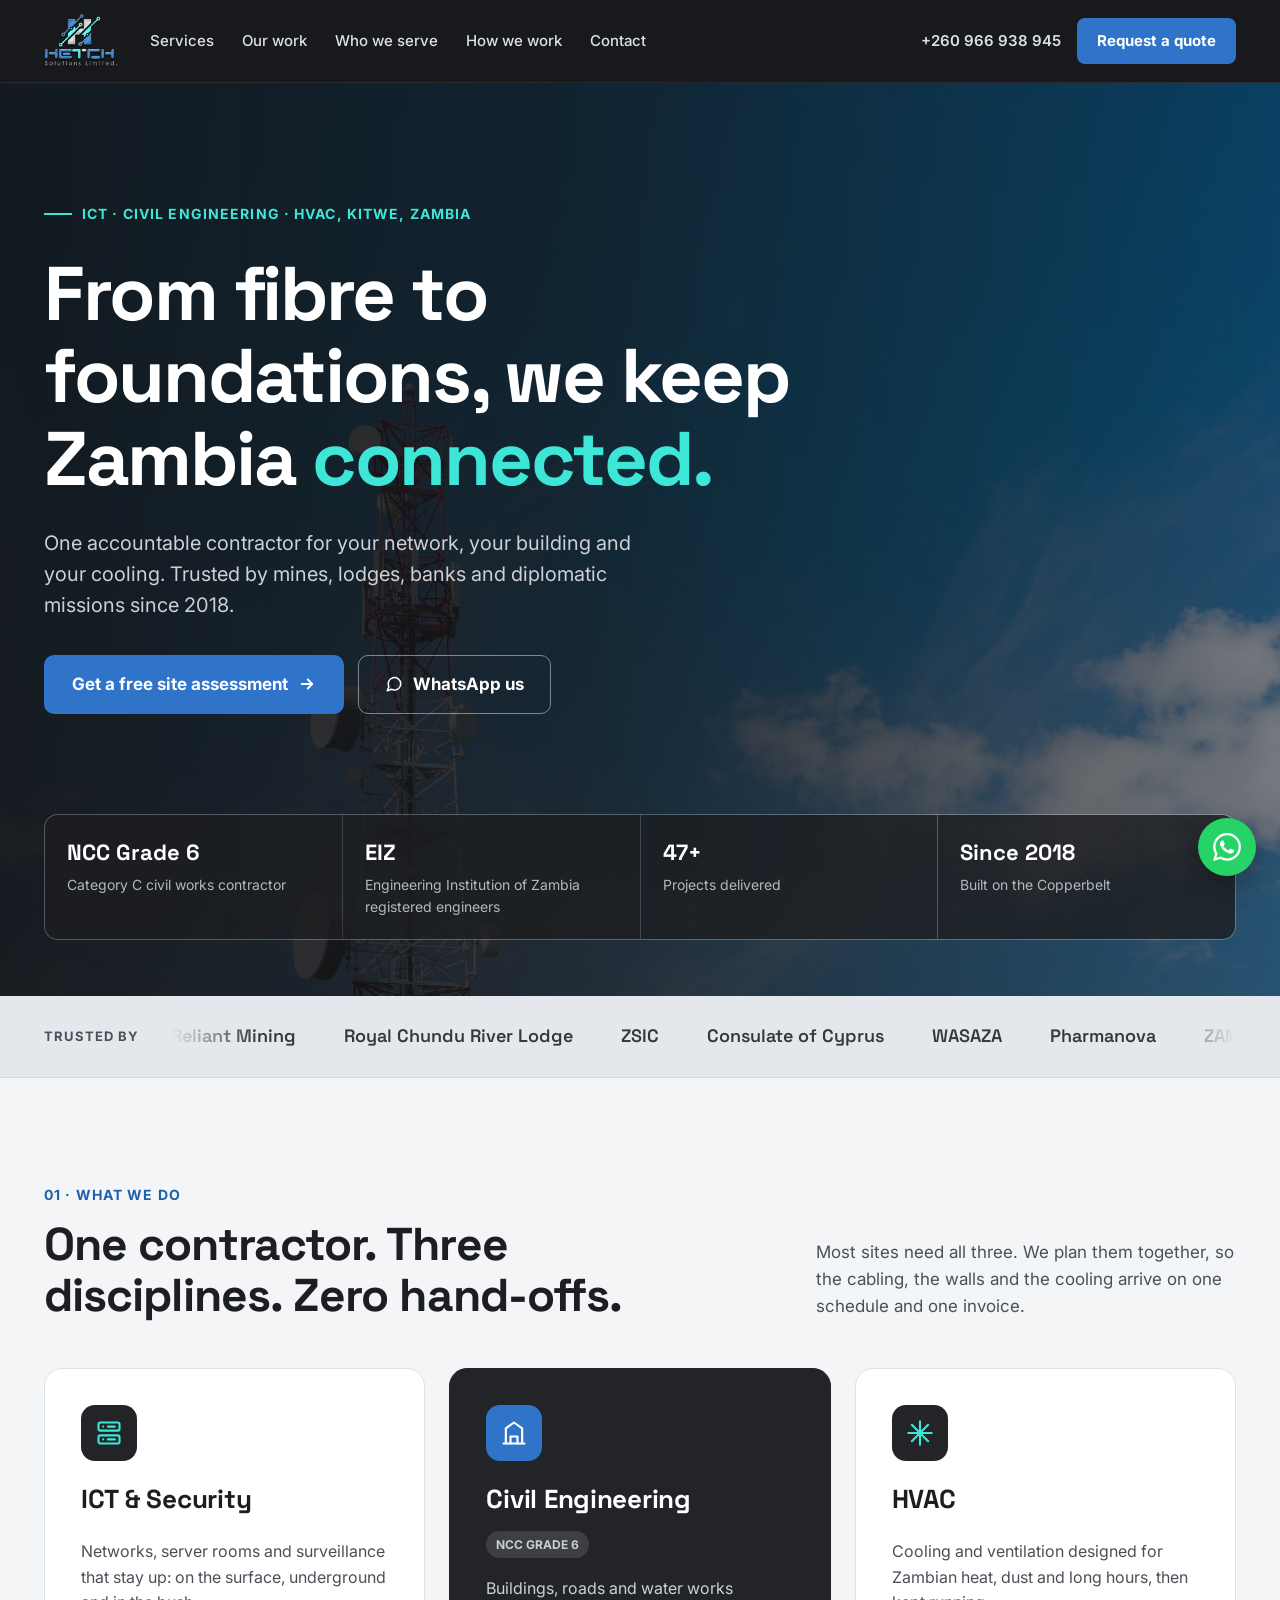
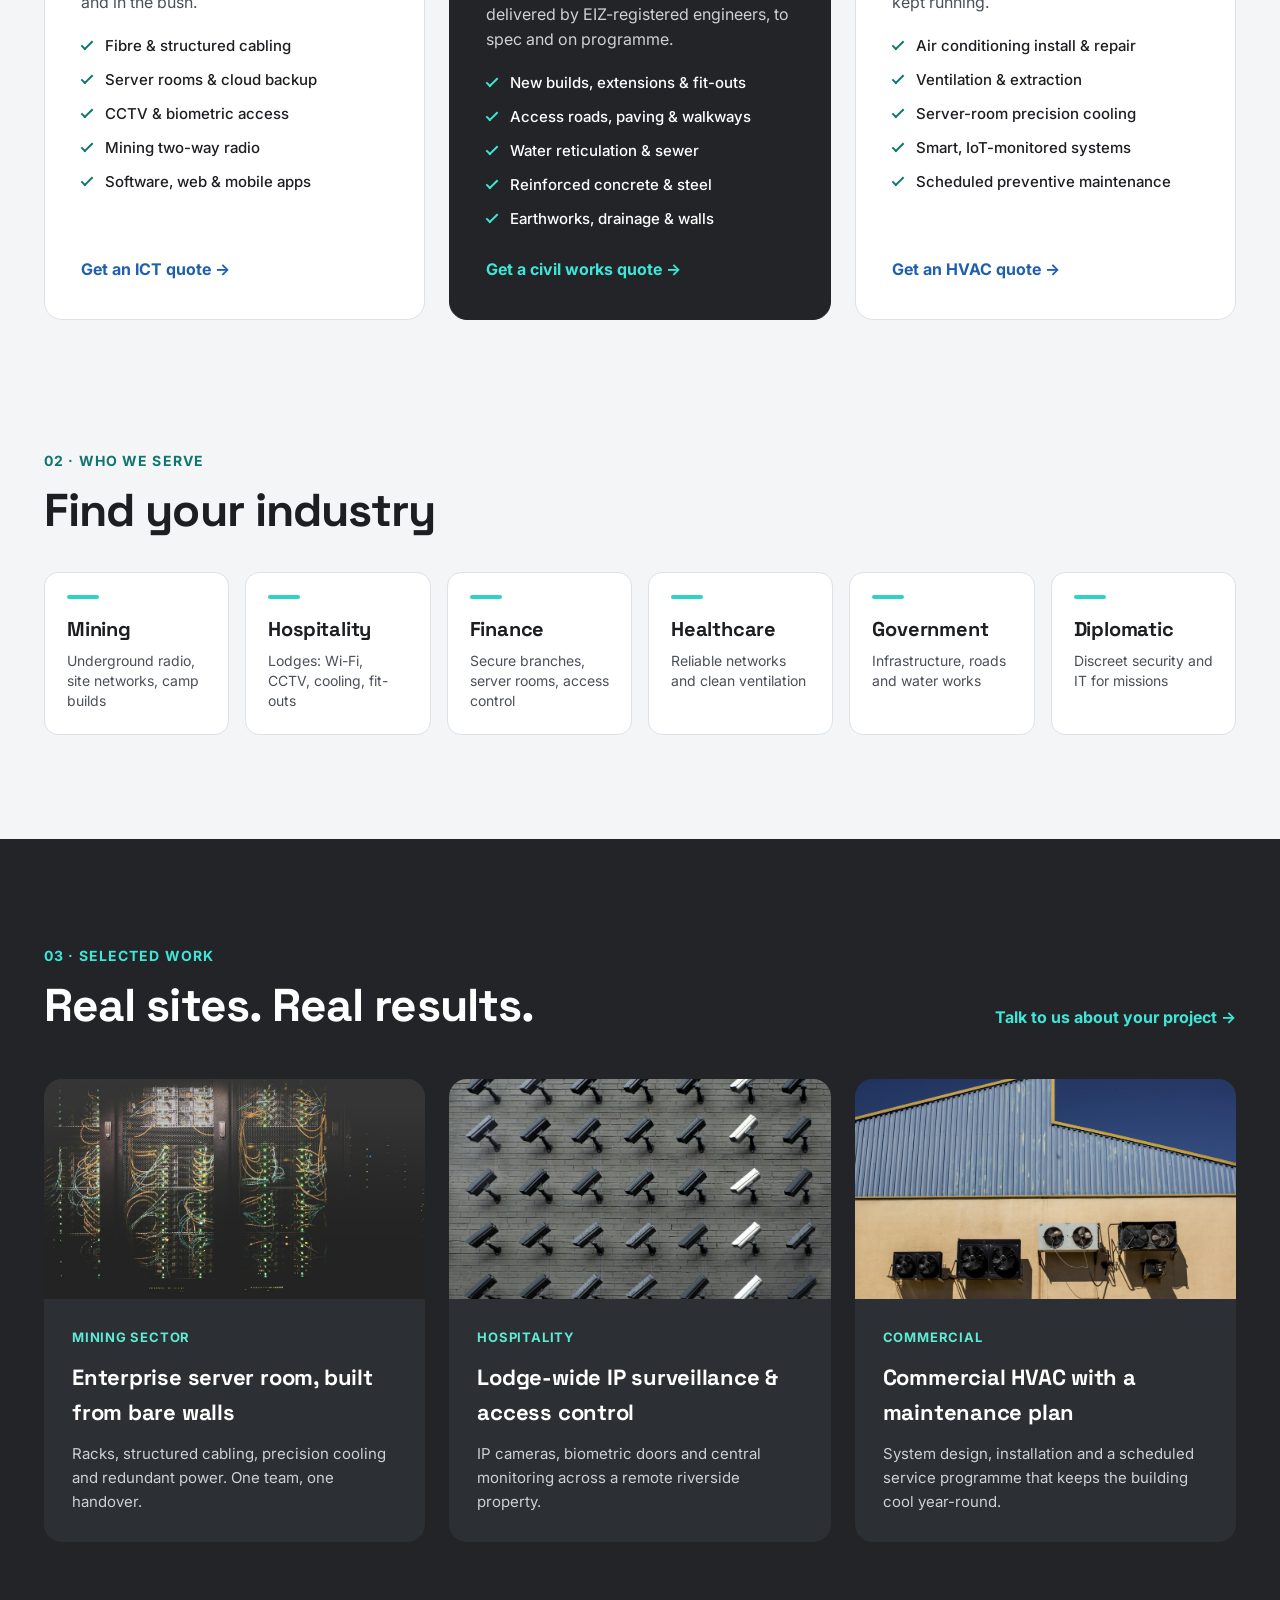
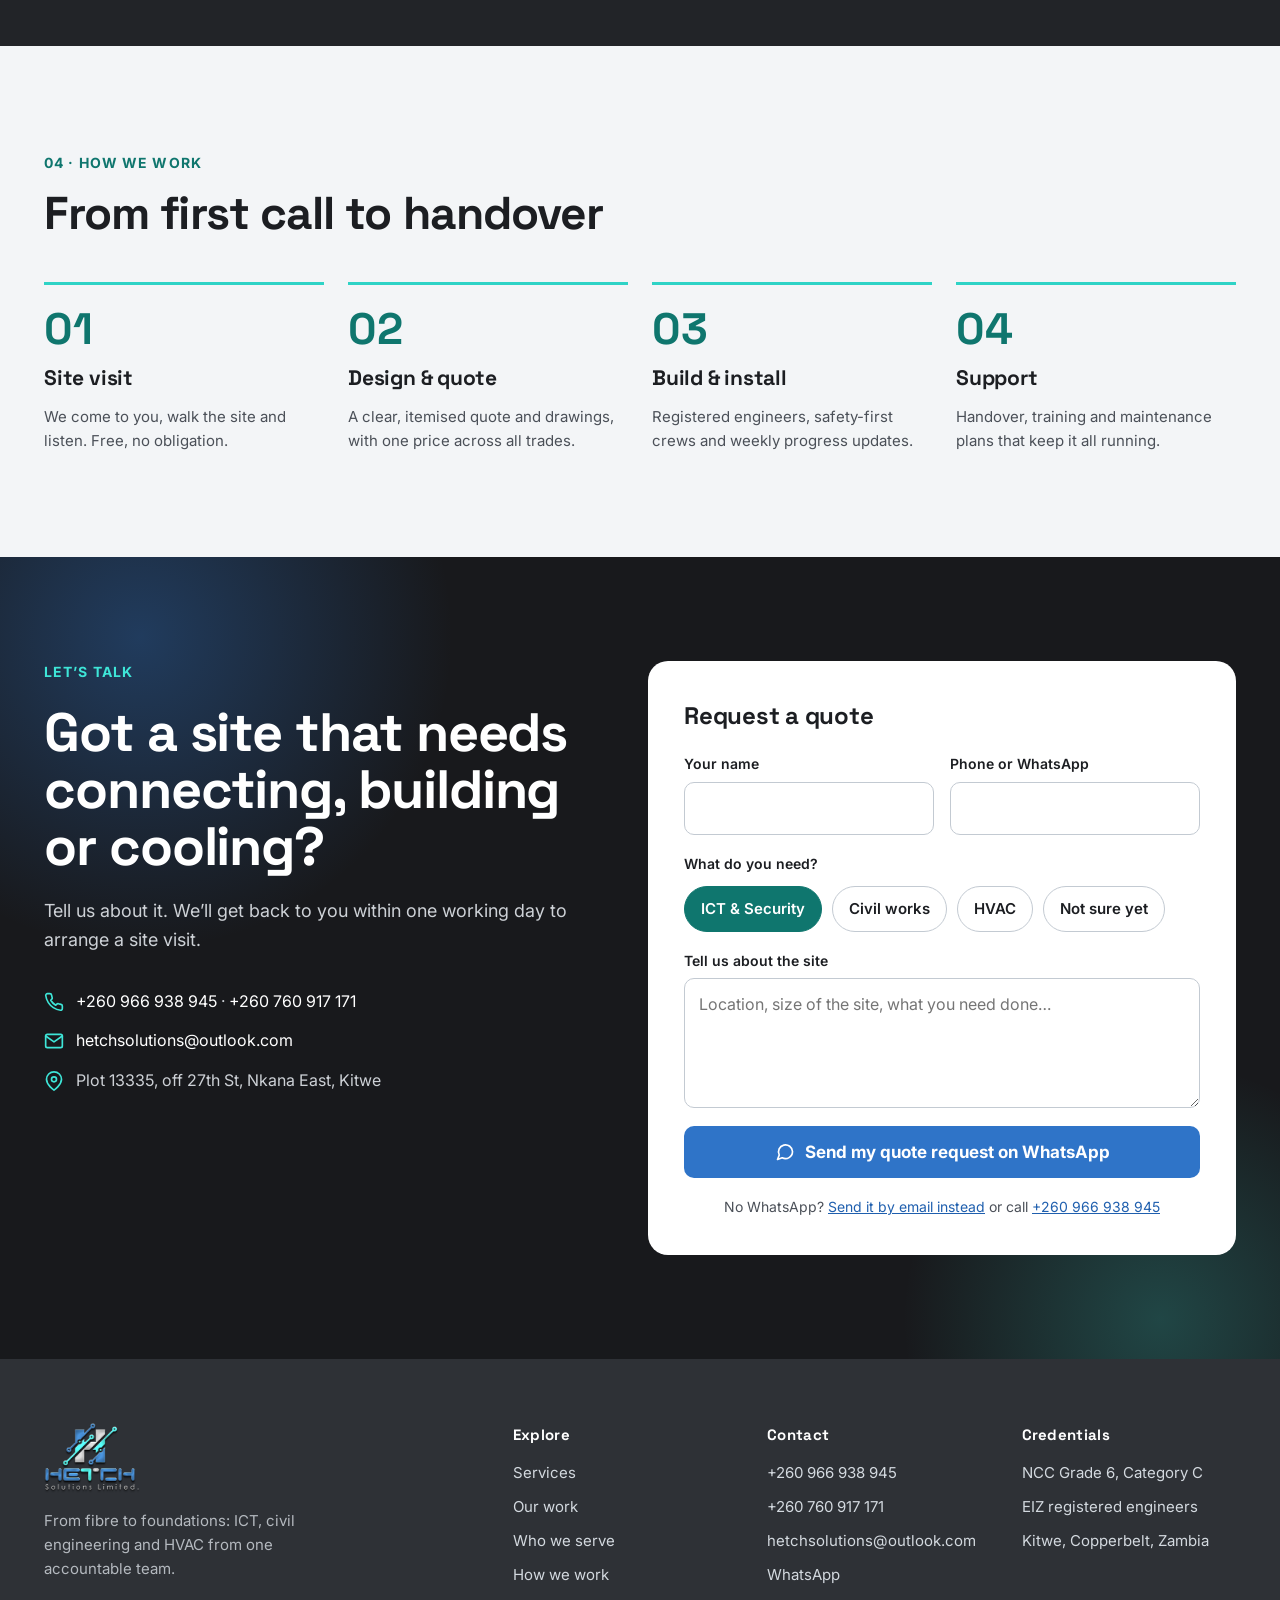
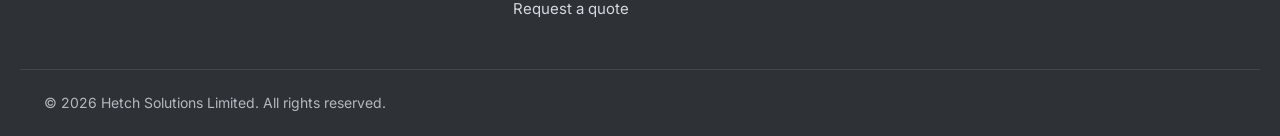
==== commit 802b8594: "Website redesign: logo-colour theme, animated circuit hero, working quote form - New hero: circuit t" ====
--- a/index.html
+++ b/index.html
@@ -3,43 +3,41 @@
 <head>
     <meta charset="UTF-8">
     <meta name="viewport" content="width=device-width, initial-scale=1.0">
-    <meta name="theme-color" content="#2563EB">
-    <meta name="apple-mobile-web-app-status-bar-style" content="black-translucent">
-    <title>Hetch Solutions Limited - ICT, Civil Engineering & HVAC Solutions | Kitwe, Zambia</title>
-    <meta name="description" content="Hetch Solutions provides integrated ICT, Civil Engineering, HVAC and Mining solutions in Kitwe, Zambia. NCC-registered civil works contractor delivering construction, network infrastructure, cybersecurity, CCTV, software development, air conditioning and more.">
-    <meta name="keywords" content="ICT solutions Zambia, HVAC Kitwe, civil engineering Zambia, civil works contractor Zambia, NCC contractor Kitwe, construction Zambia, network infrastructure Zambia, CCTV access control, mining communications, engineering solutions Zambia, cybersecurity Zambia, software development Kitwe">
-    <link rel="icon" type="image/png" sizes="32x32" href="[data-uri]">
+    <meta name="theme-color" content="#18191C">
+    <title>Hetch Solutions Limited | ICT, Civil Engineering &amp; HVAC | Kitwe, Zambia</title>
+    <meta name="description" content="Hetch Solutions Limited: one contractor for ICT, civil engineering and HVAC in Zambia. NCC Grade 6 civil works contractor with EIZ-registered engineers. Networks, CCTV, server rooms, buildings, roads, water works and air conditioning.">
+    <meta name="keywords" content="ICT solutions Zambia, HVAC Kitwe, civil engineering Zambia, civil works contractor Zambia, NCC contractor Kitwe, construction Zambia, network infrastructure Zambia, CCTV access control, mining communications, server room Zambia, air conditioning Kitwe">
     <link rel="icon" type="image/png" sizes="32x32" href="favicon.png?v=3">
     <link rel="icon" type="image/x-icon" href="favicon.ico?v=3">
     <link rel="shortcut icon" href="favicon.ico?v=3">
     <link rel="apple-touch-icon" href="apple-touch-icon.png?v=3">
 
-    <!-- Open Graph / Facebook -->
+    <!-- Open Graph / social previews -->
     <meta property="og:type" content="website">
-    <meta property="og:title" content="Hetch Solutions Limited - ICT, Civil Engineering & HVAC Solutions">
-    <meta property="og:description" content="Integrated ICT, Civil Engineering, HVAC and Mining solutions for modern businesses in Zambia.">
-    <meta property="og:image" content="favicon-192.png">
+    <meta property="og:title" content="Hetch Solutions Limited | ICT, Civil Engineering &amp; HVAC">
+    <meta property="og:description" content="From fibre to foundations: one accountable contractor for your network, your building and your cooling. Kitwe, Zambia.">
+    <meta property="og:image" content="https://hetchsolutions.com/of_use/og-image.jpg">
+    <meta property="og:image:width" content="1200">
+    <meta property="og:image:height" content="630">
     <meta property="og:url" content="https://hetchsolutions.com">
     <meta property="og:site_name" content="Hetch Solutions Limited">
-
-    <!-- Twitter Card -->
     <meta name="twitter:card" content="summary_large_image">
-    <meta name="twitter:title" content="Hetch Solutions Limited - ICT, Civil Engineering & HVAC Solutions">
-    <meta name="twitter:description" content="Integrated ICT, Civil Engineering, HVAC and Mining solutions for modern businesses in Zambia.">
-    <meta name="twitter:image" content="favicon-192.png">
-
-    <!-- Canonical URL -->
+    <meta name="twitter:title" content="Hetch Solutions Limited | ICT, Civil Engineering &amp; HVAC">
+    <meta name="twitter:description" content="From fibre to foundations: one accountable contractor for your network, your building and your cooling.">
+    <meta name="twitter:image" content="https://hetchsolutions.com/of_use/og-image.jpg">
+
     <link rel="canonical" href="https://hetchsolutions.com">
 
-    <!-- JSON-LD Structured Data -->
     <script type="application/ld+json">
     {
         "@context": "https://schema.org",
         "@type": "LocalBusiness",
-        "name": "Hetch Solutions Enterprises Limited",
+        "name": "Hetch Solutions Limited",
         "alternateName": "Hetch Solutions",
-        "description": "Integrated ICT, Civil Engineering, HVAC and Mining solutions provider in Zambia",
+        "description": "Integrated ICT, Civil Engineering and HVAC solutions provider in Zambia",
         "url": "https://hetchsolutions.com",
+        "logo": "https://hetchsolutions.com/of_use/hetch-logo-transparent.png",
+        "image": "https://hetchsolutions.com/of_use/og-image.jpg",
         "telephone": ["+260966938945", "+260760917171"],
         "email": "hetchsolutions@outlook.com",
         "address": {
@@ -55,812 +53,392 @@
             "@type": "OfferCatalog",
             "name": "Services",
             "itemListElement": [
-                {"@type": "Offer", "itemOffered": {"@type": "Service", "name": "Network Infrastructure Design & Management"}},
-                {"@type": "Offer", "itemOffered": {"@type": "Service", "name": "Cybersecurity & Risk Management"}},
-                {"@type": "Offer", "itemOffered": {"@type": "Service", "name": "CCTV & Access Control Systems"}},
-                {"@type": "Offer", "itemOffered": {"@type": "Service", "name": "HVAC Installation & Maintenance"}},
-                {"@type": "Offer", "itemOffered": {"@type": "Service", "name": "Software & Web Development"}},
-                {"@type": "Offer", "itemOffered": {"@type": "Service", "name": "Cloud Solutions & Data Backup"}},
-                {"@type": "Offer", "itemOffered": {"@type": "Service", "name": "Mining Communications Systems"}},
-                {"@type": "Offer", "itemOffered": {"@type": "Service", "name": "Civil Engineering & Building Construction"}},
-                {"@type": "Offer", "itemOffered": {"@type": "Service", "name": "Roads, Pavements & Drainage Works"}},
-                {"@type": "Offer", "itemOffered": {"@type": "Service", "name": "Water & Sanitation Infrastructure"}},
-                {"@type": "Offer", "itemOffered": {"@type": "Service", "name": "Structural & Concrete Works"}}
+                {"@type": "Offer", "itemOffered": {"@type": "Service", "name": "Fibre & Structured Cabling"}},
+                {"@type": "Offer", "itemOffered": {"@type": "Service", "name": "Server Rooms & Cloud Backup"}},
+                {"@type": "Offer", "itemOffered": {"@type": "Service", "name": "CCTV & Biometric Access Control"}},
+                {"@type": "Offer", "itemOffered": {"@type": "Service", "name": "Mining Two-Way Radio Communications"}},
+                {"@type": "Offer", "itemOffered": {"@type": "Service", "name": "Software, Web & Mobile App Development"}},
+                {"@type": "Offer", "itemOffered": {"@type": "Service", "name": "Building Construction, Extensions & Fit-outs"}},
+                {"@type": "Offer", "itemOffered": {"@type": "Service", "name": "Roads, Paving & Walkways"}},
+                {"@type": "Offer", "itemOffered": {"@type": "Service", "name": "Water Reticulation & Sewer"}},
+                {"@type": "Offer", "itemOffered": {"@type": "Service", "name": "Reinforced Concrete & Steel Works"}},
+                {"@type": "Offer", "itemOffered": {"@type": "Service", "name": "Air Conditioning Installation & Maintenance"}},
+                {"@type": "Offer", "itemOffered": {"@type": "Service", "name": "Ventilation & Server-Room Cooling"}}
             ]
         }
     }
     </script>
 
-    <!-- Google Fonts: Inter + Space Grotesk (#1 Typography Upgrade) -->
+    <script>document.documentElement.classList.add('js');</script>
     <link rel="preconnect" href="https://fonts.googleapis.com">
     <link rel="preconnect" href="https://fonts.gstatic.com" crossorigin>
     <link href="https://fonts.googleapis.com/css2?family=Inter:wght@400;500;600;700&family=Space+Grotesk:wght@500;600;700&display=swap" rel="stylesheet">
-    <link rel="stylesheet" href="styles.css">
+    <link rel="preload" as="image" href="of_use/slides/telecom-tower.jpg">
+    <link rel="stylesheet" href="styles.css?v=4">
 </head>
 <body>
-    <!-- Page Loader (#13 Loading animation) -->
-    <div class="page-loader" id="pageLoader">
-        <div class="loader-spinner"></div>
-    </div>
-
-    <!-- Navigation -->
-    <nav class="navbar">
-        <div class="container">
-            <div class="logo">
-                <img src="of_use/hetch-logo.jpeg" alt="Hetch Solutions Logo">
-            </div>
-            <ul class="nav-menu">
-                <li><a href="#home">Home</a></li>
-                <li><a href="#about">About</a></li>
-                <li><a href="#services">Services</a></li>
-                <li><a href="#team">Our Team</a></li>
-                <li><a href="#clients">Clients</a></li>
-                <li><a href="#contact">Contact</a></li>
-            </ul>
-            <div class="hamburger" aria-label="Menu" role="button" tabindex="0">
-                <span></span>
-                <span></span>
-                <span></span>
-            </div>
-        </div>
-    </nav>
-    <div class="nav-overlay" id="navOverlay"></div>
-
-    <!-- Hero Section (#2 Enhanced hero with animated gradient + dual CTA) -->
-    <section id="home" class="hero">
-        <canvas class="hero-particles" id="heroParticles"></canvas>
-        <div class="hero-bg-pattern"></div>
-        <div class="hero-content">
-            <h1>Building Partnerships That Drive Progress</h1>
-            <p>Integrated ICT, Civil Engineering & HVAC Solutions for Modern Businesses</p>
-            <div class="hero-buttons">
-                <a href="#contact" class="cta-button">Get Started</a>
-                <a href="#services" class="cta-button cta-outline">Our Services</a>
-            </div>
-        </div>
-    </section>
-
-    <!-- Wave Divider (#5 Section separators) -->
-    <div class="wave-divider">
-        <svg viewBox="0 0 1440 100" preserveAspectRatio="none">
-            <path d="M0,40 C360,100 720,0 1080,60 C1260,90 1380,50 1440,40 L1440,100 L0,100 Z" fill="currentColor"/>
-        </svg>
-    </div>
-
-    <!-- Services Slideshow -->
-    <section class="slideshow-section">
-        <div class="slideshow" id="slideshow">
-            <!-- Slide 1: Server Room -->
-            <div class="slide active" style="background-image: url('of_use/slides/server-room.jpg')">
-                <div class="slide-overlay"></div>
-                <div class="slide-content">
-                    <span class="slide-tag">Data Centers</span>
-                    <h3>Server Rooms & Infrastructure</h3>
-                    <p>Design, build and manage enterprise server rooms with full rack installation, cooling and power redundancy</p>
-                </div>
-            </div>
-            <!-- Slide 2: Fiber Optic Cable -->
-            <div class="slide" style="background-image: url('of_use/slides/fiber-cable.jpg')">
-                <div class="slide-overlay"></div>
-                <div class="slide-content">
-                    <span class="slide-tag">Connectivity</span>
-                    <h3>Fiber Optic Cabling</h3>
-                    <p>High-speed fiber optic installation, splicing and termination for reliable network backbone connectivity</p>
-                </div>
-            </div>
-            <!-- Slide 3: Telecom Towers -->
-            <div class="slide" style="background-image: url('of_use/slides/telecom-tower.jpg')">
-                <div class="slide-overlay"></div>
-                <div class="slide-content">
-                    <span class="slide-tag">Telecoms</span>
-                    <h3>Towers & Telecommunications</h3>
-                    <p>Telecom tower infrastructure, antenna installation and wireless network deployment across remote sites</p>
-                </div>
-            </div>
-            <!-- Slide 4: Two-Way Radios / Mining Comms -->
-            <div class="slide" style="background-image: url('of_use/slides/mining-comms.jpg')">
-                <div class="slide-overlay"></div>
-                <div class="slide-content">
-                    <span class="slide-tag">Mining Communications</span>
-                    <h3>Two-Way Radios & Field Comms</h3>
-                    <p>Reliable radio communication systems for mining operations, ensuring safety and coordination underground and on surface</p>
-                </div>
-            </div>
-            <!-- Slide 5: Computers & Workstations -->
-            <div class="slide" style="background-image: url('of_use/slides/computers.jpg')">
-                <div class="slide-overlay"></div>
-                <div class="slide-content">
-                    <span class="slide-tag">Hardware</span>
-                    <h3>Computers & Workstations</h3>
-                    <p>Supply, installation and support of enterprise desktops, laptops, peripherals and workstation setups</p>
-                </div>
-            </div>
-            <!-- Slide 6: Network / ICT Equipment -->
-            <div class="slide" style="background-image: url('of_use/slides/network.jpg')">
-                <div class="slide-overlay"></div>
-                <div class="slide-content">
-                    <span class="slide-tag">ICT Solutions</span>
-                    <h3>Network Infrastructure</h3>
-                    <p>End-to-end structured cabling, switches, routers and network design for offices, mines and industrial sites</p>
-                </div>
-            </div>
-            <!-- Slide 7: HVAC Systems -->
-            <div class="slide" style="background-image: url('of_use/slides/hvac.jpg')">
-                <div class="slide-overlay"></div>
-                <div class="slide-content">
-                    <span class="slide-tag">HVAC</span>
-                    <h3>Air Conditioning & Ventilation</h3>
-                    <p>Professional HVAC system design, installation and preventive maintenance for commercial and industrial spaces</p>
-                </div>
-            </div>
-            <!-- Slide 8: CCTV / Surveillance -->
-            <div class="slide" style="background-image: url('of_use/slides/cctv.jpg')">
-                <div class="slide-overlay"></div>
-                <div class="slide-content">
-                    <span class="slide-tag">Security</span>
-                    <h3>CCTV & Access Control</h3>
-                    <p>IP camera systems, biometric access control and integrated surveillance solutions for complete site security</p>
-                </div>
-            </div>
-            <!-- Slide 9: Servers / Data -->
-            <div class="slide" style="background-image: url('of_use/slides/servers.jpg')">
-                <div class="slide-overlay"></div>
-                <div class="slide-content">
-                    <span class="slide-tag">Cloud & Backup</span>
-                    <h3>Servers & Data Storage</h3>
-                    <p>Enterprise server deployment, cloud backup solutions and disaster recovery planning for business continuity</p>
-                </div>
-            </div>
-            <!-- Slide 10: Software Development -->
-            <div class="slide" style="background-image: url('of_use/slides/software.jpg')">
-                <div class="slide-overlay"></div>
-                <div class="slide-content">
-                    <span class="slide-tag">Development</span>
-                    <h3>Software & Web Applications</h3>
-                    <p>Custom website, mobile app and software development tailored to your business requirements</p>
-                </div>
-            </div>
-
-            <!-- Slideshow Controls -->
-            <button class="slide-arrow slide-prev" aria-label="Previous slide">
-                <svg width="24" height="24" viewBox="0 0 24 24" fill="none" stroke="currentColor" stroke-width="2.5" stroke-linecap="round" stroke-linejoin="round"><polyline points="15 18 9 12 15 6"></polyline></svg>
-            </button>
-            <button class="slide-arrow slide-next" aria-label="Next slide">
-                <svg width="24" height="24" viewBox="0 0 24 24" fill="none" stroke="currentColor" stroke-width="2.5" stroke-linecap="round" stroke-linejoin="round"><polyline points="9 18 15 12 9 6"></polyline></svg>
-            </button>
-
-            <!-- Dots Navigation -->
-            <div class="slide-dots" id="slideDots"></div>
-
-            <!-- Progress Bar -->
-            <div class="slide-progress">
-                <div class="slide-progress-bar" id="slideProgressBar"></div>
-            </div>
-        </div>
-    </section>
-
-    <!-- Executive Summary -->
-    <section id="about" class="section">
-        <div class="container">
-            <h2 class="section-title">About Hetch Solutions</h2>
-            <div class="content-grid">
-                <div class="content-text">
-                    <p>Founded in 2018 as Bits & Bytes Technologies and rebranded in 2023, Hetch Solutions Enterprises Limited has grown into a trusted multidisciplinary partner delivering integrated ICT, Civil Engineering, HVAC and Mining solutions across Zambia.</p>
-                    <p>From server rooms and fiber optic networks to building construction, roads, HVAC systems and surveillance infrastructure, we deliver projects that keep businesses connected, secure and productive. As an NCC Grade 6 Category C registered civil works contractor with EngRB-registered engineers, we serve clients across mining, hospitality, finance, healthcare, diplomatic and government sectors.</p>
-                </div>
-                <div class="stats-grid">
-                    <div class="stat-card">
-                        <h3>2018</h3>
-                        <p>Founded</p>
-                    </div>
-                    <div class="stat-card">
-                        <h3>2023</h3>
-                        <p>Rebranded</p>
-                    </div>
-                    <div class="stat-card">
-                        <h3>50+</h3>
-                        <p>Projects Done</p>
-                    </div>
-                    <div class="stat-card">
-                        <h3>16+</h3>
-                        <p>Clients Served</p>
-                    </div>
-                </div>
-            </div>
-        </div>
-    </section>
-
-    <!-- Vision, Mission, Goals -->
-    <section class="vmg-section">
-        <div class="container">
-            <div class="vmg-grid">
-                <div class="vmg-card">
-                    <div class="icon-circle blue">
-                        <svg width="50" height="50" viewBox="0 0 24 24" fill="none" stroke="currentColor" stroke-width="2">
-                            <path d="M1 12s4-8 11-8 11 8 11 8-4 8-11 8-11-8-11-8z"></path>
-                            <circle cx="12" cy="12" r="3"></circle>
-                        </svg>
-                    </div>
-                    <h3>Vision</h3>
-                    <p>To become a leading provider of innovative and sustainable solutions for all.</p>
-                </div>
-                <div class="vmg-card">
-                    <div class="icon-circle teal">
-                        <svg width="50" height="50" viewBox="0 0 24 24" fill="none" stroke="currentColor" stroke-width="2">
-                            <path d="M12 2L2 7l10 5 10-5-10-5z"></path>
-                            <path d="M2 17l10 5 10-5M2 12l10 5 10-5"></path>
-                        </svg>
-                    </div>
-                    <h3>Mission</h3>
-                    <p>Provide better and innovative ICT and Engineering solutions.</p>
-                </div>
-                <div class="vmg-card">
-                    <div class="icon-circle grey">
-                        <svg width="50" height="50" viewBox="0 0 24 24" fill="none" stroke="currentColor" stroke-width="2">
-                            <polyline points="22 12 18 12 15 21 9 3 6 12 2 12"></polyline>
-                        </svg>
-                    </div>
-                    <h3>Goal</h3>
-                    <p>Becoming a leading supplier in the market.</p>
-                </div>
-            </div>
-        </div>
-    </section>
-
-    <!-- Services Section -->
-    <section id="services" class="section bg-light">
-        <div class="container">
-            <h2 class="section-title">Our Services</h2>
-
-            <!-- ICT Solutions -->
-            <div class="service-category">
-                <h3 class="service-title">ICT Solutions</h3>
-                <div class="services-grid">
-                    <div class="service-card">
-                        <div class="service-icon">
-                            <svg width="40" height="40" viewBox="0 0 24 24" fill="none" stroke="currentColor" stroke-width="1.5" stroke-linecap="round" stroke-linejoin="round"><rect x="2" y="3" width="20" height="14" rx="2"/><path d="M8 21h8"/><path d="M12 17v4"/><path d="M7 8h2m2 0h2"/><path d="M7 11h6"/></svg>
-                        </div>
-                        <h4>Network Infrastructure</h4>
-                        <p>Design & Management</p>
-                    </div>
-                    <div class="service-card">
-                        <div class="service-icon">
-                            <svg width="40" height="40" viewBox="0 0 24 24" fill="none" stroke="currentColor" stroke-width="1.5" stroke-linecap="round" stroke-linejoin="round"><rect x="3" y="11" width="18" height="11" rx="2"/><path d="M7 11V7a5 5 0 0110 0v4"/><circle cx="12" cy="16" r="1"/></svg>
-                        </div>
-                        <h4>Cybersecurity</h4>
-                        <p>Risk Management</p>
-                    </div>
-                    <div class="service-card">
-                        <div class="service-icon">
-                            <svg width="40" height="40" viewBox="0 0 24 24" fill="none" stroke="currentColor" stroke-width="1.5" stroke-linecap="round" stroke-linejoin="round"><rect x="5" y="2" width="14" height="20" rx="2"/><path d="M12 18h.01"/><path d="M9 6h6"/><path d="M9 9h6"/></svg>
-                        </div>
-                        <h4>Website & Mobile Apps</h4>
-                        <p>Development</p>
-                    </div>
-                    <div class="service-card">
-                        <div class="service-icon">
-                            <svg width="40" height="40" viewBox="0 0 24 24" fill="none" stroke="currentColor" stroke-width="1.5" stroke-linecap="round" stroke-linejoin="round"><path d="M18 10h-1.26A8 8 0 109 20h9a5 5 0 000-10z"/></svg>
-                        </div>
-                        <h4>Cloud Solutions</h4>
-                        <p>Data Backup & Storage</p>
-                    </div>
-                    <div class="service-card">
-                        <div class="service-icon">
-                            <svg width="40" height="40" viewBox="0 0 24 24" fill="none" stroke="currentColor" stroke-width="1.5" stroke-linecap="round" stroke-linejoin="round"><path d="M23 19a2 2 0 01-2 2H3a2 2 0 01-2-2V8a2 2 0 012-2h4l2-3h6l2 3h4a2 2 0 012 2z"/><circle cx="12" cy="13" r="4"/></svg>
-                        </div>
-                        <h4>CCTV & Access Control</h4>
-                        <p>Biometric Systems</p>
-                    </div>
-                    <div class="service-card">
-                        <div class="service-icon">
-                            <svg width="40" height="40" viewBox="0 0 24 24" fill="none" stroke="currentColor" stroke-width="1.5" stroke-linecap="round" stroke-linejoin="round"><rect x="4" y="4" width="16" height="16" rx="2"/><rect x="9" y="9" width="6" height="6"/><path d="M15 2v2"/><path d="M15 20v2"/><path d="M2 15h2"/><path d="M2 9h2"/><path d="M20 15h2"/><path d="M20 9h2"/><path d="M9 2v2"/><path d="M9 20v2"/></svg>
-                        </div>
-                        <h4>Hardware & Software</h4>
-                        <p>Supply & Installation</p>
-                    </div>
-                </div>
-            </div>
-
-            <!-- Civil Engineering -->
-            <div class="service-category">
-                <h3 class="service-title">Civil Engineering</h3>
-                <p class="service-category-note">NCC Grade 6, Category C registered contractor &middot; EngRB Class C3 Civil Engineering</p>
-                <div class="services-grid">
-                    <div class="service-card">
-                        <div class="service-icon">
-                            <svg width="40" height="40" viewBox="0 0 24 24" fill="none" stroke="currentColor" stroke-width="1.5" stroke-linecap="round" stroke-linejoin="round"><path d="M3 21h18"/><path d="M5 21V7l8-4v18"/><path d="M19 21V11l-6-4"/><path d="M9 9v.01"/><path d="M9 12v.01"/><path d="M9 15v.01"/><path d="M9 18v.01"/></svg>
-                        </div>
-                        <h4>Building Construction</h4>
-                        <p>New Builds, Extensions & Fit-outs</p>
-                    </div>
-                    <div class="service-card">
-                        <div class="service-icon">
-                            <svg width="40" height="40" viewBox="0 0 24 24" fill="none" stroke="currentColor" stroke-width="1.5" stroke-linecap="round" stroke-linejoin="round"><path d="M4 19h16"/><path d="M4 15h16"/><path d="M9 19l1-12"/><path d="M15 19l-1-12"/><path d="M6 7h12l-1-4H7z"/></svg>
-                        </div>
-                        <h4>Roads & Pavements</h4>
-                        <p>Access Roads, Paving & Walkways</p>
-                    </div>
-                    <div class="service-card">
-                        <div class="service-icon">
-                            <svg width="40" height="40" viewBox="0 0 24 24" fill="none" stroke="currentColor" stroke-width="1.5" stroke-linecap="round" stroke-linejoin="round"><path d="M12 2.69l5.66 5.66a8 8 0 11-11.31 0z"/></svg>
-                        </div>
-                        <h4>Water & Sanitation</h4>
-                        <p>Reticulation, Plumbing & Sewer</p>
-                    </div>
-                    <div class="service-card">
-                        <div class="service-icon">
-                            <svg width="40" height="40" viewBox="0 0 24 24" fill="none" stroke="currentColor" stroke-width="1.5" stroke-linecap="round" stroke-linejoin="round"><rect x="3" y="3" width="18" height="18" rx="1"/><path d="M3 9h18"/><path d="M3 15h18"/><path d="M9 3v18"/><path d="M15 3v18"/></svg>
-                        </div>
-                        <h4>Structural Works</h4>
-                        <p>Reinforced Concrete & Steel</p>
-                    </div>
-                    <div class="service-card">
-                        <div class="service-icon">
-                            <svg width="40" height="40" viewBox="0 0 24 24" fill="none" stroke="currentColor" stroke-width="1.5" stroke-linecap="round" stroke-linejoin="round"><path d="M2 20h20"/><path d="M5 20V8l4-4h6l4 4v12"/><path d="M8 12h8"/><path d="M8 16h8"/></svg>
-                        </div>
-                        <h4>Earthworks & Drainage</h4>
-                        <p>Site Preparation & Boundary Walls</p>
-                    </div>
-                    <div class="service-card">
-                        <div class="service-icon">
-                            <svg width="40" height="40" viewBox="0 0 24 24" fill="none" stroke="currentColor" stroke-width="1.5" stroke-linecap="round" stroke-linejoin="round"><path d="M14.7 6.3a1 1 0 000 1.4l1.6 1.6a1 1 0 001.4 0l3.77-3.77a6 6 0 01-7.94 7.94l-6.91 6.91a2.12 2.12 0 01-3-3l6.91-6.91a6 6 0 017.94-7.94l-3.76 3.76z"/></svg>
-                        </div>
-                        <h4>Renovation & Fit-Out</h4>
-                        <p>Plastering, Tiling, Painting & Joinery</p>
-                    </div>
-                </div>
-            </div>
-
-            <!-- HVAC Solutions -->
-            <div class="service-category">
-                <h3 class="service-title">HVAC Solutions</h3>
-                <div class="services-grid">
-                    <div class="service-card">
-                        <div class="service-icon">
-                            <svg width="40" height="40" viewBox="0 0 24 24" fill="none" stroke="currentColor" stroke-width="1.5" stroke-linecap="round" stroke-linejoin="round"><path d="M12 2v20M17 7l-5 5-5-5"/><path d="M2 12h4m12 0h4"/><path d="M5.6 5.6l2.8 2.8m7.2 7.2l2.8 2.8"/><path d="M18.4 5.6l-2.8 2.8M8.4 15.6l-2.8 2.8"/></svg>
-                        </div>
-                        <h4>Air Conditioning</h4>
-                        <p>Installation & Maintenance</p>
-                    </div>
-                    <div class="service-card">
-                        <div class="service-icon">
-                            <svg width="40" height="40" viewBox="0 0 24 24" fill="none" stroke="currentColor" stroke-width="1.5" stroke-linecap="round" stroke-linejoin="round"><path d="M12 22c-4.97 0-9-2.24-9-5v-4c0 2.76 4.03 5 9 5s9-2.24 9-5v4c0 2.76-4.03 5-9 5z"/><path d="M12 17c-4.97 0-9-2.24-9-5v-4c0 2.76 4.03 5 9 5s9-2.24 9-5v4c0 2.76-4.03 5-9 5z"/><ellipse cx="12" cy="8" rx="9" ry="5"/></svg>
-                        </div>
-                        <h4>Heating Systems</h4>
-                        <p>Installation & Repairs</p>
-                    </div>
-                    <div class="service-card">
-                        <div class="service-icon">
-                            <svg width="40" height="40" viewBox="0 0 24 24" fill="none" stroke="currentColor" stroke-width="1.5" stroke-linecap="round" stroke-linejoin="round"><path d="M9.59 4.59A2 2 0 1111 8H2m10.59 11.41A2 2 0 1014 16H2m15.73-8.27A2.5 2.5 0 1119.5 12H2"/></svg>
-                        </div>
-                        <h4>Ventilation Systems</h4>
-                        <p>Design & Installation</p>
-                    </div>
-                    <div class="service-card">
-                        <div class="service-icon">
-                            <svg width="40" height="40" viewBox="0 0 24 24" fill="none" stroke="currentColor" stroke-width="1.5" stroke-linecap="round" stroke-linejoin="round"><path d="M2 3h6a4 4 0 014 4v14a3 3 0 00-3-3H2z"/><path d="M22 3h-6a4 4 0 00-4 4v14a3 3 0 013-3h7z"/></svg>
-                        </div>
-                        <h4>HVAC Design</h4>
-                        <p>Custom System Planning</p>
-                    </div>
-                    <div class="service-card">
-                        <div class="service-icon">
-                            <svg width="40" height="40" viewBox="0 0 24 24" fill="none" stroke="currentColor" stroke-width="1.5" stroke-linecap="round" stroke-linejoin="round"><path d="M12 20V10"/><path d="M18 20V4"/><path d="M6 20v-4"/><path d="M2 20h20"/></svg>
-                        </div>
-                        <h4>Smart HVAC</h4>
-                        <p>IoT-enabled Systems</p>
-                    </div>
-                    <div class="service-card">
-                        <div class="service-icon">
-                            <svg width="40" height="40" viewBox="0 0 24 24" fill="none" stroke="currentColor" stroke-width="1.5" stroke-linecap="round" stroke-linejoin="round"><path d="M14.7 6.3a1 1 0 000 1.4l1.6 1.6a1 1 0 001.4 0l3.77-3.77a6 6 0 01-7.94 7.94l-6.91 6.91a2.12 2.12 0 01-3-3l6.91-6.91a6 6 0 017.94-7.94l-3.76 3.76z"/></svg>
-                        </div>
-                        <h4>Preventive Maintenance</h4>
-                        <p>Scheduled Inspections</p>
-                    </div>
-                </div>
-            </div>
-        </div>
-    </section>
-
-    <!-- Projects / Portfolio -->
-    <section id="projects" class="section">
-        <div class="container">
-            <h2 class="section-title">Our Projects</h2>
-            <p class="section-subtitle">Delivering results across industries</p>
-            <div class="projects-grid">
-                <div class="project-card">
-                    <div class="project-image" style="background-image: url('of_use/slides/server-room.jpg')">
-                        <span class="project-tag">Data Centers</span>
-                    </div>
-                    <div class="project-info">
-                        <h4>Enterprise Server Room Build</h4>
-                        <p>Full rack installation, structured cabling, cooling and power redundancy for a high-availability data center.</p>
-                        <span class="project-client">Mining Sector</span>
-                    </div>
-                </div>
-                <div class="project-card">
-                    <div class="project-image" style="background-image: url('of_use/slides/fiber-cable.jpg')">
-                        <span class="project-tag">Connectivity</span>
-                    </div>
-                    <div class="project-info">
-                        <h4>Fiber Optic Network Deployment</h4>
-                        <p>End-to-end fiber splicing, termination and backbone connectivity across multiple remote sites.</p>
-                        <span class="project-client">Telecoms</span>
-                    </div>
-                </div>
-                <div class="project-card">
-                    <div class="project-image" style="background-image: url('of_use/slides/cctv.jpg')">
-                        <span class="project-tag">Security</span>
-                    </div>
-                    <div class="project-info">
-                        <h4>Integrated Surveillance System</h4>
-                        <p>IP camera network, biometric access control and centralized monitoring for complete site security.</p>
-                        <span class="project-client">Hospitality</span>
-                    </div>
-                </div>
-                <div class="project-card">
-                    <div class="project-image" style="background-image: url('of_use/slides/hvac.jpg')">
-                        <span class="project-tag">HVAC</span>
-                    </div>
-                    <div class="project-info">
-                        <h4>Commercial HVAC Installation</h4>
-                        <p>System design, installation and preventive maintenance program for a commercial building.</p>
-                        <span class="project-client">Commercial</span>
-                    </div>
-                </div>
-            </div>
-        </div>
-    </section>
-
-    <!-- Why Choose Us -->
-    <section class="section why-choose">
-        <div class="container">
-            <h2 class="section-title">Why Choose Us?</h2>
-            <div class="features-grid">
-                <div class="feature-card">
-                    <h4>Customized Solutions</h4>
-                    <p>We understand that every client is unique, and we are committed to developing tailored solutions that align with their goals and challenges.</p>
-                </div>
-                <div class="feature-card">
-                    <h4>Innovation and Technology</h4>
-                    <p>Hetch Solutions stays at the forefront of technological advancements, leveraging the latest tools and solutions to provide cutting-edge services.</p>
-                </div>
-                <div class="feature-card">
-                    <h4>Expertise and Experience</h4>
-                    <p>With a team of highly skilled professionals, Hetch Solutions possesses extensive industry experience and a diverse range of expertise.</p>
-                </div>
-                <div class="feature-card">
-                    <h4>Quality and Timeliness</h4>
-                    <p>We prioritize the delivery of high-quality solutions within agreed-upon timelines, adhering to the highest standards of quality and safety.</p>
-                </div>
-            </div>
-        </div>
-    </section>
-
-    <!-- Team Section (#7 Enhanced avatars with unique gradients) -->
-    <section id="team" class="section bg-light">
-        <div class="container">
-            <h2 class="section-title">Our Team</h2>
-            <p class="section-subtitle">Highly skilled professionals dedicated to delivering exceptional products and services</p>
-            <div class="team-grid">
-                <div class="team-card">
-                    <div class="team-avatar-wrapper">
-                        <div class="team-avatar gradient-1">HM</div>
-                    </div>
-                    <h4>Hetch Mbunda</h4>
-                    <p class="team-role">Managing Director</p>
-                </div>
-                <div class="team-card">
-                    <div class="team-avatar-wrapper">
-                        <div class="team-avatar gradient-2">CK</div>
-                    </div>
-                    <h4>Chibole Kashiwa</h4>
-                    <p class="team-role">Administration & HR - Head</p>
-                </div>
-                <div class="team-card">
-                    <div class="team-avatar-wrapper">
-                        <div class="team-avatar gradient-3">GK</div>
-                    </div>
-                    <h4>Gerald Kanyanta</h4>
-                    <p class="team-role">Technical & Deployment - Head</p>
-                </div>
-                <div class="team-card">
-                    <div class="team-avatar-wrapper">
-                        <div class="team-avatar gradient-4">PK</div>
-                    </div>
-                    <h4>Philimon Kaunda</h4>
-                    <p class="team-role">Finance - Head</p>
-                </div>
-                <div class="team-card">
-                    <div class="team-avatar-wrapper">
-                        <div class="team-avatar gradient-5">CM</div>
-                    </div>
-                    <h4>Casto Mbunda</h4>
-                    <p class="team-role">Operations Superintendent</p>
-                </div>
-            </div>
-        </div>
-    </section>
-
-    <!-- Clients Section (#8 Marquee + badge styling) -->
-    <section id="clients" class="section">
-        <div class="container">
-            <h2 class="section-title">Our Clients</h2>
-            <p class="section-subtitle">Trusted to Deliver</p>
-            <div class="clients-marquee-wrapper">
-                <div class="clients-marquee">
-                    <div class="client-badge">Reliant Mining</div>
-                    <div class="client-badge">Royal Chundu River Lodge</div>
-                    <div class="client-badge">Kembe Estates Ltd</div>
-                    <div class="client-badge">The Consulate of Cyprus</div>
-                    <div class="client-badge">Zega Ltd</div>
-                    <div class="client-badge">Planet Home Innovations Ltd</div>
-                    <div class="client-badge">Prosoft Human Resource</div>
-                    <div class="client-badge">Southend Travel and Tours</div>
-                    <div class="client-badge">Musamba Investments</div>
-                    <div class="client-badge">ZSIC - Ndola</div>
-                    <div class="client-badge">Aninas Lodge</div>
-                    <div class="client-badge">Pharmanova Pharmaceuticals</div>
-                    <div class="client-badge">WASAZA</div>
-                    <div class="client-badge">Vision Care Opticians</div>
-                    <div class="client-badge">SES Zambia</div>
-                    <div class="client-badge">ZAMBOU Financial Services</div>
-                </div>
-                <div class="clients-marquee" aria-hidden="true">
-                    <div class="client-badge">Reliant Mining</div>
-                    <div class="client-badge">Royal Chundu River Lodge</div>
-                    <div class="client-badge">Kembe Estates Ltd</div>
-                    <div class="client-badge">The Consulate of Cyprus</div>
-                    <div class="client-badge">Zega Ltd</div>
-                    <div class="client-badge">Planet Home Innovations Ltd</div>
-                    <div class="client-badge">Prosoft Human Resource</div>
-                    <div class="client-badge">Southend Travel and Tours</div>
-                    <div class="client-badge">Musamba Investments</div>
-                    <div class="client-badge">ZSIC - Ndola</div>
-                    <div class="client-badge">Aninas Lodge</div>
-                    <div class="client-badge">Pharmanova Pharmaceuticals</div>
-                    <div class="client-badge">WASAZA</div>
-                    <div class="client-badge">Vision Care Opticians</div>
-                    <div class="client-badge">SES Zambia</div>
-                    <div class="client-badge">ZAMBOU Financial Services</div>
-                </div>
-            </div>
-            <!-- Static grid fallback for accessibility / reduced motion -->
-            <div class="clients-grid">
-                <div class="client-item">Reliant Mining</div>
-                <div class="client-item">Royal Chundu River Lodge</div>
-                <div class="client-item">Kembe Estates Ltd</div>
-                <div class="client-item">The Consulate of Cyprus</div>
-                <div class="client-item">Zega Ltd</div>
-                <div class="client-item">Planet Home Innovations Ltd</div>
-                <div class="client-item">Prosoft Human Resource</div>
-                <div class="client-item">Southend Travel and Tours</div>
-                <div class="client-item">Musamba Investments</div>
-                <div class="client-item">Zambia State Insurance Company (ZSIC) - Ndola</div>
-                <div class="client-item">Aninas Lodge</div>
-                <div class="client-item">Pharmanova Pharmaceuticals</div>
-                <div class="client-item">Water and Sanitation Association of Zambia (WASAZA)</div>
-                <div class="client-item">Vision Care Opticians</div>
-                <div class="client-item">SES Zambia</div>
-                <div class="client-item">ZAMBOU Financial Services</div>
-            </div>
-        </div>
-    </section>
-
-    <!-- Testimonials (commented out - uncomment when real testimonials are collected)
-    <section class="section testimonials-section">
-        <div class="container">
-            <h2 class="section-title">What Our Clients Say</h2>
-            <p class="section-subtitle">Trusted partnerships built on results</p>
-            <div class="testimonials-grid">
-                <div class="testimonial-card">
-                    <div class="testimonial-quote">
-                        <svg class="quote-icon" width="32" height="32" viewBox="0 0 24 24" fill="currentColor" opacity="0.15"><path d="M3 21c3 0 7-1 7-8V5c0-1.25-.756-2.017-2-2H4c-1.25 0-2 .75-2 1.972V11c0 1.25.75 2 2 2 1 0 1 0 1 1v1c0 1-1 2-2 2s-1 .008-1 1.031V20c0 1 0 1 1 1z"/><path d="M15 21c3 0 7-1 7-8V5c0-1.25-.757-2.017-2-2h-4c-1.25 0-2 .75-2 1.972V11c0 1.25.75 2 2 2h.75c0 2.25.25 4-2.75 4v3c0 1 0 1 1 1z"/></svg>
-                    </div>
-                    <p class="testimonial-text">Hetch Solutions delivered our server room project on time and within budget. Their technical expertise and professionalism exceeded our expectations.</p>
-                    <div class="testimonial-author">
-                        <div class="testimonial-avatar">RM</div>
-                        <div>
-                            <h4>Operations Manager</h4>
-                            <p>Reliant Mining</p>
-                        </div>
-                    </div>
-                </div>
-                <div class="testimonial-card">
-                    <div class="testimonial-quote">
-                        <svg class="quote-icon" width="32" height="32" viewBox="0 0 24 24" fill="currentColor" opacity="0.15"><path d="M3 21c3 0 7-1 7-8V5c0-1.25-.756-2.017-2-2H4c-1.25 0-2 .75-2 1.972V11c0 1.25.75 2 2 2 1 0 1 0 1 1v1c0 1-1 2-2 2s-1 .008-1 1.031V20c0 1 0 1 1 1z"/><path d="M15 21c3 0 7-1 7-8V5c0-1.25-.757-2.017-2-2h-4c-1.25 0-2 .75-2 1.972V11c0 1.25.75 2 2 2h.75c0 2.25.25 4-2.75 4v3c0 1 0 1 1 1z"/></svg>
-                    </div>
-                    <p class="testimonial-text">The CCTV and access control system they installed has transformed our site security. Responsive team and excellent after-sales support.</p>
-                    <div class="testimonial-author">
-                        <div class="testimonial-avatar">RC</div>
-                        <div>
-                            <h4>General Manager</h4>
-                            <p>Royal Chundu River Lodge</p>
-                        </div>
-                    </div>
-                </div>
-                <div class="testimonial-card">
-                    <div class="testimonial-quote">
-                        <svg class="quote-icon" width="32" height="32" viewBox="0 0 24 24" fill="currentColor" opacity="0.15"><path d="M3 21c3 0 7-1 7-8V5c0-1.25-.756-2.017-2-2H4c-1.25 0-2 .75-2 1.972V11c0 1.25.75 2 2 2 1 0 1 0 1 1v1c0 1-1 2-2 2s-1 .008-1 1.031V20c0 1 0 1 1 1z"/><path d="M15 21c3 0 7-1 7-8V5c0-1.25-.757-2.017-2-2h-4c-1.25 0-2 .75-2 1.972V11c0 1.25.75 2 2 2h.75c0 2.25.25 4-2.75 4v3c0 1 0 1 1 1z"/></svg>
-                    </div>
-                    <p class="testimonial-text">From network infrastructure to HVAC maintenance, Hetch Solutions is our go-to partner. They understand our needs and deliver consistently.</p>
-                    <div class="testimonial-author">
-                        <div class="testimonial-avatar">ZS</div>
-                        <div>
-                            <h4>IT Director</h4>
-                            <p>ZSIC - Ndola</p>
-                        </div>
-                    </div>
-                </div>
-            </div>
-        </div>
-    </section>
-    -->
-
-    <!-- Contact Section (#9 Floating labels + enhanced form) -->
-    <section id="contact" class="section contact-section">
-        <div class="container">
-            <h2 class="section-title">Contact Us</h2>
-            <div class="contact-grid">
-                <div class="contact-info">
-                    <div class="contact-item">
-                        <div class="contact-icon">
-                            <svg width="24" height="24" viewBox="0 0 24 24" fill="none" stroke="currentColor" stroke-width="2"><path d="M22 16.92v3a2 2 0 01-2.18 2 19.79 19.79 0 01-8.63-3.07 19.5 19.5 0 01-6-6 19.79 19.79 0 01-3.07-8.67A2 2 0 014.11 2h3a2 2 0 012 1.72c.127.96.361 1.903.7 2.81a2 2 0 01-.45 2.11L8.09 9.91a16 16 0 006 6l1.27-1.27a2 2 0 012.11-.45c.907.339 1.85.573 2.81.7A2 2 0 0122 16.92z"/></svg>
-                        </div>
-                        <div>
-                            <h4>Phone</h4>
-                            <p><a href="tel:+260966938945">+260 966938945</a></p>
-                            <p><a href="tel:+260760917171">+260 760 917171</a></p>
-                        </div>
-                    </div>
-                    <div class="contact-item">
-                        <div class="contact-icon">
-                            <svg width="24" height="24" viewBox="0 0 24 24" fill="none" stroke="currentColor" stroke-width="2"><path d="M4 4h16c1.1 0 2 .9 2 2v12c0 1.1-.9 2-2 2H4c-1.1 0-2-.9-2-2V6c0-1.1.9-2 2-2z"/><polyline points="22,6 12,13 2,6"/></svg>
-                        </div>
-                        <div>
-                            <h4>Email</h4>
-                            <p><a href="mailto:hetchsolutions@outlook.com">hetchsolutions@outlook.com</a></p>
-                        </div>
-                    </div>
-                    <div class="contact-item">
-                        <div class="contact-icon">
-                            <svg width="24" height="24" viewBox="0 0 24 24" fill="none" stroke="currentColor" stroke-width="2"><path d="M21 10c0 7-9 13-9 13s-9-6-9-13a9 9 0 0118 0z"/><circle cx="12" cy="10" r="3"/></svg>
-                        </div>
-                        <div>
-                            <h4>Address</h4>
-                            <p>Plot 13335, off 27th St. Nkana East</p>
-                            <p>Kitwe, Zambia</p>
-                        </div>
-                    </div>
-                </div>
-                <div class="contact-form">
-                    <form>
-                        <div class="form-group">
-                            <input type="text" id="name" required placeholder=" " autocomplete="name">
-                            <label for="name">Your Name</label>
-                        </div>
-                        <div class="form-group">
-                            <input type="email" id="email" required placeholder=" " autocomplete="email">
-                            <label for="email">Your Email</label>
-                        </div>
-                        <div class="form-group">
-                            <input type="tel" id="phone" placeholder=" " autocomplete="tel">
-                            <label for="phone">Phone Number (optional)</label>
-                        </div>
-                        <div class="form-group">
-                            <select id="service" required>
-                                <option value="" disabled selected></option>
-                                <option value="ict">ICT Solutions</option>
-                                <option value="civil">Civil Engineering & Construction</option>
-                                <option value="hvac">HVAC Solutions</option>
-                                <option value="engineering">Electrical & Mechanical Engineering</option>
-                                <option value="security">CCTV & Security</option>
-                                <option value="software">Software Development</option>
-                                <option value="other">Other</option>
-                            </select>
-                            <label for="service">Service Required</label>
-                        </div>
-                        <div class="form-group">
-                            <textarea rows="4" id="message" required placeholder=" "></textarea>
-                            <label for="message">Your Message</label>
-                        </div>
-                        <button type="submit" class="submit-btn">
-                            <span class="btn-text">Send Message</span>
-                            <span class="btn-loader" style="display:none;"></span>
-                        </button>
-                    </form>
-                </div>
-            </div>
-        </div>
-    </section>
-
-    <!-- Footer (#10 Dark themed + social icons) -->
-    <footer class="footer">
-        <div class="container">
-            <div class="footer-content">
-                <div class="footer-section">
-                    <img src="of_use/logo1.jpeg" alt="Hetch Solutions Logo" class="footer-logo">
-                    <p>Building partnerships that drive progress</p>
-                    <div class="social-links">
-                        <a href="https://wa.me/260966938945" target="_blank" rel="noopener noreferrer" class="social-icon" aria-label="WhatsApp">
-                            <svg width="20" height="20" viewBox="0 0 24 24" fill="currentColor"><path d="M17.472 14.382c-.297-.149-1.758-.867-2.03-.967-.273-.099-.471-.148-.67.15-.197.297-.767.966-.94 1.164-.173.199-.347.223-.644.075-.297-.15-1.255-.463-2.39-1.475-.883-.788-1.48-1.761-1.653-2.059-.173-.297-.018-.458.13-.606.134-.133.298-.347.446-.52.149-.174.198-.298.298-.497.099-.198.05-.371-.025-.52-.075-.149-.669-1.612-.916-2.207-.242-.579-.487-.5-.669-.51-.173-.008-.371-.01-.57-.01-.198 0-.52.074-.792.372-.272.297-1.04 1.016-1.04 2.479 0 1.462 1.065 2.875 1.213 3.074.149.198 2.096 3.2 5.077 4.487.709.306 1.262.489 1.694.625.712.227 1.36.195 1.871.118.571-.085 1.758-.719 2.006-1.413.248-.694.248-1.289.173-1.413-.074-.124-.272-.198-.57-.347m-5.421 7.403h-.004a9.87 9.87 0 01-5.031-1.378l-.361-.214-3.741.982.998-3.648-.235-.374a9.86 9.86 0 01-1.51-5.26c.001-5.45 4.436-9.884 9.888-9.884 2.64 0 5.122 1.03 6.988 2.898a9.825 9.825 0 012.893 6.994c-.003 5.45-4.437 9.884-9.885 9.884m8.413-18.297A11.815 11.815 0 0012.05 0C5.495 0 .16 5.335.157 11.892c0 2.096.547 4.142 1.588 5.945L.057 24l6.305-1.654a11.882 11.882 0 005.683 1.448h.005c6.554 0 11.89-5.335 11.893-11.893a11.821 11.821 0 00-3.48-8.413z"/></svg>
-                        </a>
-                        <a href="#" class="social-icon" aria-label="Facebook">
-                            <svg width="20" height="20" viewBox="0 0 24 24" fill="currentColor"><path d="M18 2h-3a5 5 0 00-5 5v3H7v4h3v8h4v-8h3l1-4h-4V7a1 1 0 011-1h3z"/></svg>
-                        </a>
-                        <a href="#" class="social-icon" aria-label="LinkedIn">
-                            <svg width="20" height="20" viewBox="0 0 24 24" fill="currentColor"><path d="M16 8a6 6 0 016 6v7h-4v-7a2 2 0 00-2-2 2 2 0 00-2 2v7h-4v-7a6 6 0 016-6zM2 9h4v12H2zM4 6a2 2 0 100-4 2 2 0 000 4z"/></svg>
-                        </a>
-                    </div>
-                </div>
-                <div class="footer-section">
-                    <h4>Quick Links</h4>
-                    <ul>
-                        <li><a href="#about">About Us</a></li>
-                        <li><a href="#services">Services</a></li>
-                        <li><a href="#team">Our Team</a></li>
-                        <li><a href="#contact">Contact</a></li>
+    <a class="skip-link" href="#main">Skip to content</a>
+
+    <!-- HEADER -->
+    <header class="site-header">
+        <div class="container header-row">
+            <a href="#top" class="brand" aria-label="Hetch Solutions Limited, back to top">
+                <img src="of_use/hetch-logo-header.png" alt="Hetch Solutions Limited" width="74" height="54">
+            </a>
+            <nav class="site-nav" id="siteNav" aria-label="Main">
+                <ul>
+                    <li><a href="#services">Services</a></li>
+                    <li><a href="#work">Our work</a></li>
+                    <li><a href="#sectors">Who we serve</a></li>
+                    <li><a href="#process">How we work</a></li>
+                    <li><a href="#contact">Contact</a></li>
+                </ul>
+            </nav>
+            <div class="header-actions">
+                <a href="tel:+260966938945" class="header-phone">+260 966 938 945</a>
+                <a href="#contact" class="btn btn-primary btn-shine btn-sm">Request a quote</a>
+                <button class="nav-toggle" type="button" aria-label="Open menu" aria-expanded="false" aria-controls="siteNav">
+                    <span></span><span></span><span></span>
+                </button>
+            </div>
+        </div>
+        <div class="scroll-progress" aria-hidden="true"></div>
+    </header>
+
+    <main id="main">
+
+    <!-- HERO -->
+    <section id="top" class="hero">
+        <div class="hero-photo" aria-hidden="true"></div>
+        <div class="hero-shade" aria-hidden="true"></div>
+
+        <!-- Circuit traces feed into the original logo's own traces and light it up -->
+        <div class="circuit" aria-hidden="true">
+            <div class="logo-flash">
+                <img class="logo-img" src="of_use/hetch-logo-transparent.png" alt="" width="480" height="350">
+            </div>
+            <svg width="560" height="520" viewBox="0 0 560 520" aria-hidden="true" focusable="false">
+                <path class="tr tr3" d="M12 505 L12 20 L341 20 L341 72"/>
+                <path class="tr tr2" d="M30 505 L30 174 L173 174"/>
+                <path class="tr tr1" d="M48 505 L48 239 L155 239"/>
+                <circle class="node" cx="12" cy="20" r="4" fill="#C9CED3"/>
+                <circle class="node" cx="341" cy="20" r="4" fill="#C9CED3"/>
+                <circle class="node" cx="30" cy="174" r="4" fill="#4A90E2"/>
+                <circle class="node" cx="48" cy="239" r="4" fill="#3EE6D8"/>
+                <circle class="pulse" cx="167" cy="239" r="7" fill="#3EE6D8"/>
+                <circle class="pulse" cx="185" cy="174" r="7" fill="#4A90E2"/>
+                <circle class="pulse" cx="341" cy="74" r="7" fill="#C9CED3"/>
+                <circle class="node" cx="12" cy="505" r="7" fill="#18191C" stroke="#C9CED3" stroke-width="3"/>
+                <circle class="node" cx="30" cy="505" r="7" fill="#18191C" stroke="#4A90E2" stroke-width="3"/>
+                <circle class="node" cx="48" cy="505" r="7" fill="#18191C" stroke="#3EE6D8" stroke-width="3"/>
+            </svg>
+            <span class="pkt pk1"></span>
+            <span class="pkt pk2"></span>
+            <span class="pkt pk3"></span>
+        </div>
+
+        <div class="container hero-inner">
+            <p class="eyebrow eyebrow-teal fade-up d1"><span class="dash"></span>ICT · Civil Engineering · HVAC, Kitwe, Zambia</p>
+            <h1 class="fade-up d2">From fibre to foundations, we keep Zambia
+                <span class="rot" aria-hidden="true"><span class="rot-track"><span>connected.</span><span>secure.</span><span>cool.</span><span>building.</span><span>connected.</span></span></span><span class="sr-only">connected, secure, cool and building.</span>
+            </h1>
+            <p class="hero-lead fade-up d3">One accountable contractor for your network, your building and your cooling. Trusted by mines, lodges, banks and diplomatic missions since 2018.</p>
+            <div class="hero-buttons fade-up d4">
+                <a href="#contact" class="btn btn-primary btn-lg btn-shine">
+                    Get a free site assessment
+                    <svg class="nudge" aria-hidden="true" width="18" height="18" viewBox="0 0 24 24" fill="none" stroke="currentColor" stroke-width="2.5" stroke-linecap="round" stroke-linejoin="round"><path d="M5 12h14M13 6l6 6-6 6"/></svg>
+                </a>
+                <a href="https://wa.me/260966938945" target="_blank" rel="noopener noreferrer" class="btn btn-ghost btn-lg">
+                    <svg aria-hidden="true" width="18" height="18" viewBox="0 0 24 24" fill="none" stroke="currentColor" stroke-width="2" stroke-linecap="round" stroke-linejoin="round"><path d="M21 11.5a8.4 8.4 0 0 1-12.4 7.4L3 21l2.1-5.4A8.4 8.4 0 1 1 21 11.5z"/></svg>
+                    WhatsApp us
+                </a>
+            </div>
+
+            <div class="creds fade-up d5">
+                <div class="cred"><strong>NCC Grade 6</strong><span>Category C civil works contractor</span></div>
+                <div class="cred"><strong>EIZ</strong><span>Engineering Institution of Zambia registered engineers</span></div>
+                <div class="cred"><strong><span class="count" data-target="50">50</span>+</strong><span>Projects delivered</span></div>
+                <div class="cred"><strong>Since 2018</strong><span>Built on the Copperbelt</span></div>
+            </div>
+        </div>
+    </section>
+
+    <!-- CLIENTS -->
+    <section class="clients" aria-label="Clients">
+        <div class="container clients-row">
+            <p class="clients-label">Trusted by</p>
+            <div class="marquee">
+                <div class="marquee-track">
+                    <ul class="marquee-group">
+                        <li>Reliant Mining</li><li>Royal Chundu River Lodge</li><li>ZSIC</li><li>Consulate of Cyprus</li><li>WASAZA</li><li>Pharmanova</li><li>ZAMBOU Financial</li><li>Kembe Estates</li><li>SES Zambia</li><li>Vision Care Opticians</li><li>Zega Ltd</li><li>Musamba Investments</li>
+                    </ul>
+                    <ul class="marquee-group" aria-hidden="true">
+                        <li>Reliant Mining</li><li>Royal Chundu River Lodge</li><li>ZSIC</li><li>Consulate of Cyprus</li><li>WASAZA</li><li>Pharmanova</li><li>ZAMBOU Financial</li><li>Kembe Estates</li><li>SES Zambia</li><li>Vision Care Opticians</li><li>Zega Ltd</li><li>Musamba Investments</li>
                     </ul>
                 </div>
-                <div class="footer-section">
-                    <h4>Services</h4>
-                    <ul>
-                        <li>ICT Solutions</li>
-                        <li>Civil Engineering & Construction</li>
-                        <li>HVAC Systems</li>
-                        <li>Electrical & Mechanical</li>
+            </div>
+        </div>
+    </section>
+
+    <!-- SERVICES -->
+    <section id="services" class="section">
+        <div class="container">
+            <div class="section-head split">
+                <div>
+                    <p class="eyebrow">01 · What we do</p>
+                    <h2 class="reveal">One contractor. Three disciplines. Zero hand-offs.</h2>
+                </div>
+                <p class="section-intro">Most sites need all three. We plan them together, so the cabling, the walls and the cooling arrive on one schedule and one invoice.</p>
+            </div>
+
+            <div class="services-grid">
+                <article class="card service-card reveal">
+                    <div class="icon-tile">
+                        <svg aria-hidden="true" width="28" height="28" viewBox="0 0 24 24" fill="none" stroke="currentColor" stroke-width="1.8" stroke-linecap="round" stroke-linejoin="round"><rect x="3" y="3" width="18" height="7" rx="1.5"/><rect x="3" y="14" width="18" height="7" rx="1.5"/><path d="M7 6.5h.01M7 17.5h.01M11 6.5h6M11 17.5h6"/></svg>
+                    </div>
+                    <h3>ICT &amp; Security</h3>
+                    <p>Networks, server rooms and surveillance that stay up: on the surface, underground and in the bush.</p>
+                    <ul class="ticks">
+                        <li>Fibre &amp; structured cabling</li>
+                        <li>Server rooms &amp; cloud backup</li>
+                        <li>CCTV &amp; biometric access</li>
+                        <li>Mining two-way radio</li>
+                        <li>Software, web &amp; mobile apps</li>
                     </ul>
+                    <a href="#contact" class="card-link" data-service="ICT &amp; Security">Get an ICT quote →</a>
+                </article>
+
+                <article class="card service-card service-card-dark reveal">
+                    <div class="icon-tile icon-tile-accent">
+                        <svg aria-hidden="true" width="28" height="28" viewBox="0 0 24 24" fill="none" stroke="currentColor" stroke-width="1.8" stroke-linecap="round" stroke-linejoin="round"><path d="M3 21h18"/><path d="M5 21V8l7-5 7 5v13"/><path d="M9 21v-6h6v6"/></svg>
+                    </div>
+                    <div class="title-row">
+                        <h3>Civil Engineering</h3>
+                        <span class="badge">NCC GRADE 6</span>
+                    </div>
+                    <p>Buildings, roads and water works delivered by EIZ-registered engineers, to spec and on programme.</p>
+                    <ul class="ticks">
+                        <li>New builds, extensions &amp; fit-outs</li>
+                        <li>Access roads, paving &amp; walkways</li>
+                        <li>Water reticulation &amp; sewer</li>
+                        <li>Reinforced concrete &amp; steel</li>
+                        <li>Earthworks, drainage &amp; walls</li>
+                    </ul>
+                    <a href="#contact" class="card-link" data-service="Civil works">Get a civil works quote →</a>
+                </article>
+
+                <article class="card service-card reveal">
+                    <div class="icon-tile">
+                        <svg aria-hidden="true" width="28" height="28" viewBox="0 0 24 24" fill="none" stroke="currentColor" stroke-width="1.8" stroke-linecap="round" stroke-linejoin="round"><path d="M12 2v20M2 12h20M5 5l14 14M19 5L5 19"/></svg>
+                    </div>
+                    <h3>HVAC</h3>
+                    <p>Cooling and ventilation designed for Zambian heat, dust and long hours, then kept running.</p>
+                    <ul class="ticks">
+                        <li>Air conditioning install &amp; repair</li>
+                        <li>Ventilation &amp; extraction</li>
+                        <li>Server-room precision cooling</li>
+                        <li>Smart, IoT-monitored systems</li>
+                        <li>Scheduled preventive maintenance</li>
+                    </ul>
+                    <a href="#contact" class="card-link" data-service="HVAC">Get an HVAC quote →</a>
+                </article>
+            </div>
+        </div>
+    </section>
+
+    <!-- SECTORS -->
+    <section id="sectors" class="section section-tight">
+        <div class="container">
+            <p class="eyebrow eyebrow-teal-dark">02 · Who we serve</p>
+            <h2 class="reveal">Find your industry</h2>
+            <div class="sectors-grid">
+                <div class="card sector reveal"><span class="sector-bar"></span><h3>Mining</h3><p>Underground radio, site networks, camp builds</p></div>
+                <div class="card sector reveal"><span class="sector-bar"></span><h3>Hospitality</h3><p>Lodges: Wi-Fi, CCTV, cooling, fit-outs</p></div>
+                <div class="card sector reveal"><span class="sector-bar"></span><h3>Finance</h3><p>Secure branches, server rooms, access control</p></div>
+                <div class="card sector reveal"><span class="sector-bar"></span><h3>Healthcare</h3><p>Reliable networks and clean ventilation</p></div>
+                <div class="card sector reveal"><span class="sector-bar"></span><h3>Government</h3><p>Infrastructure, roads and water works</p></div>
+                <div class="card sector reveal"><span class="sector-bar"></span><h3>Diplomatic</h3><p>Discreet security and IT for missions</p></div>
+            </div>
+        </div>
+    </section>
+
+    <!-- WORK -->
+    <section id="work" class="section section-dark">
+        <div class="container">
+            <div class="section-head split">
+                <div>
+                    <p class="eyebrow eyebrow-teal">03 · Selected work</p>
+                    <h2 class="reveal">Real sites. Real results.</h2>
                 </div>
-            </div>
-            <div class="footer-bottom">
-                <p>&copy; 2025&ndash;2026 Hetch Solutions Enterprises Limited. All rights reserved.</p>
-            </div>
+                <a href="#contact" class="link-teal">Talk to us about your project →</a>
+            </div>
+            <div class="work-grid">
+                <article class="card work-card reveal">
+                    <div class="work-photo"><div class="ph img-server" role="img" aria-label="Server racks in a data room"></div></div>
+                    <div class="work-body">
+                        <p class="work-tag">Mining sector</p>
+                        <h3>Enterprise server room, built from bare walls</h3>
+                        <p>Racks, structured cabling, precision cooling and redundant power. One team, one handover.</p>
+                    </div>
+                </article>
+                <article class="card work-card reveal">
+                    <div class="work-photo"><div class="ph img-cctv" role="img" aria-label="Security camera"></div></div>
+                    <div class="work-body">
+                        <p class="work-tag">Hospitality</p>
+                        <h3>Lodge-wide IP surveillance &amp; access control</h3>
+                        <p>IP cameras, biometric doors and central monitoring across a remote riverside property.</p>
+                    </div>
+                </article>
+                <article class="card work-card reveal">
+                    <div class="work-photo"><div class="ph img-hvac" role="img" aria-label="Air conditioning units"></div></div>
+                    <div class="work-body">
+                        <p class="work-tag">Commercial</p>
+                        <h3>Commercial HVAC with a maintenance plan</h3>
+                        <p>System design, installation and a scheduled service programme that keeps the building cool year-round.</p>
+                    </div>
+                </article>
+            </div>
+        </div>
+    </section>
+
+    <!-- PROCESS -->
+    <section id="process" class="section">
+        <div class="container">
+            <p class="eyebrow eyebrow-teal-dark">04 · How we work</p>
+            <h2 class="reveal">From first call to handover</h2>
+            <ol class="steps">
+                <li class="step reveal"><span class="step-n">01</span><h3>Site visit</h3><p>We come to you, walk the site and listen. Free, no obligation.</p></li>
+                <li class="step reveal"><span class="step-n">02</span><h3>Design &amp; quote</h3><p>A clear, itemised quote and drawings, with one price across all trades.</p></li>
+                <li class="step reveal"><span class="step-n">03</span><h3>Build &amp; install</h3><p>Registered engineers, safety-first crews and weekly progress updates.</p></li>
+                <li class="step reveal"><span class="step-n">04</span><h3>Support</h3><p>Handover, training and maintenance plans that keep it all running.</p></li>
+            </ol>
+        </div>
+    </section>
+
+    <!-- TESTIMONIAL: uncomment and fill in once a real client quote is collected
+    <section class="testimonial">
+        <div class="container testimonial-inner">
+            <svg aria-hidden="true" width="44" height="44" viewBox="0 0 24 24" fill="#0F766E"><path d="M4 18h5l2-5V6H4v7h3zM13 18h5l2-5V6h-7v7h3z"/></svg>
+            <blockquote>“Client quote goes here.”</blockquote>
+            <p class="testimonial-by"><strong>Name</strong> · Role, Client company</p>
+        </div>
+    </section>
+    -->
+
+    <!-- CONTACT -->
+    <section id="contact" class="section contact glow">
+        <div class="container contact-row">
+            <div class="contact-copy">
+                <p class="eyebrow eyebrow-teal">Let’s talk</p>
+                <h2>Got a site that needs connecting, building or cooling?</h2>
+                <p class="contact-lead">Tell us about it. We’ll get back to you within one working day to arrange a site visit.</p>
+                <ul class="contact-list">
+                    <li>
+                        <svg aria-hidden="true" width="20" height="20" viewBox="0 0 24 24" fill="none" stroke="currentColor" stroke-width="2" stroke-linecap="round" stroke-linejoin="round"><path d="M22 16.9v3a2 2 0 0 1-2.2 2 19.8 19.8 0 0 1-8.6-3.1 19.5 19.5 0 0 1-6-6A19.8 19.8 0 0 1 2.1 4.2 2 2 0 0 1 4.1 2h3a2 2 0 0 1 2 1.7c.1.9.4 1.9.7 2.8a2 2 0 0 1-.5 2.1L8.1 9.9a16 16 0 0 0 6 6l1.3-1.3a2 2 0 0 1 2.1-.4c.9.3 1.9.6 2.8.7a2 2 0 0 1 1.7 2z"/></svg>
+                        <span><a href="tel:+260966938945">+260 966 938 945</a> · <a href="tel:+260760917171">+260 760 917 171</a></span>
+                    </li>
+                    <li>
+                        <svg aria-hidden="true" width="20" height="20" viewBox="0 0 24 24" fill="none" stroke="currentColor" stroke-width="2" stroke-linecap="round" stroke-linejoin="round"><rect x="2" y="4" width="20" height="16" rx="2"/><path d="M22 6l-10 7L2 6"/></svg>
+                        <a href="mailto:hetchsolutions@outlook.com">hetchsolutions@outlook.com</a>
+                    </li>
+                    <li>
+                        <svg aria-hidden="true" width="20" height="20" viewBox="0 0 24 24" fill="none" stroke="currentColor" stroke-width="2" stroke-linecap="round" stroke-linejoin="round"><path d="M21 10c0 7-9 13-9 13S3 17 3 10a9 9 0 0 1 18 0z"/><circle cx="12" cy="10" r="3"/></svg>
+                        <span>Plot 13335, off 27th St, Nkana East, Kitwe</span>
+                    </li>
+                </ul>
+            </div>
+
+            <form class="quote-form reveal" id="quoteForm" novalidate>
+                <h3>Request a quote</h3>
+                <div class="form-msg form-msg-ok" id="formOk" role="status" hidden>Thanks! Your request has opened in WhatsApp. Press send there and we’ll get back to you within one working day.</div>
+                <div class="form-msg form-msg-err" id="formErr" role="alert" hidden>Please add your name so we know who to call back.</div>
+                <div class="form-grid">
+                    <label>Your name
+                        <input type="text" id="qName" name="name" autocomplete="name" required>
+                    </label>
+                    <label>Phone or WhatsApp
+                        <input type="tel" id="qPhone" name="phone" autocomplete="tel">
+                    </label>
+                </div>
+                <fieldset class="chips">
+                    <legend>What do you need?</legend>
+                    <label class="chip"><input type="radio" name="service" value="ICT &amp; Security" checked><span>ICT &amp; Security</span></label>
+                    <label class="chip"><input type="radio" name="service" value="Civil works"><span>Civil works</span></label>
+                    <label class="chip"><input type="radio" name="service" value="HVAC"><span>HVAC</span></label>
+                    <label class="chip"><input type="radio" name="service" value="Not sure yet"><span>Not sure yet</span></label>
+                </fieldset>
+                <label>Tell us about the site
+                    <textarea id="qMessage" name="message" rows="4" placeholder="Location, size of the site, what you need done…"></textarea>
+                </label>
+                <button type="submit" class="btn btn-primary btn-lg btn-shine btn-block">
+                    <svg aria-hidden="true" width="20" height="20" viewBox="0 0 24 24" fill="none" stroke="currentColor" stroke-width="2" stroke-linecap="round" stroke-linejoin="round"><path d="M21 11.5a8.4 8.4 0 0 1-12.4 7.4L3 21l2.1-5.4A8.4 8.4 0 1 1 21 11.5z"/></svg>
+                    Send my quote request on WhatsApp
+                </button>
+                <p class="form-alt">No WhatsApp? <a href="mailto:hetchsolutions@outlook.com" id="mailLink">Send it by email instead</a> or call <a href="tel:+260966938945">+260 966 938 945</a></p>
+            </form>
+        </div>
+    </section>
+
+    </main>
+
+    <!-- FOOTER -->
+    <footer class="site-footer">
+        <div class="container footer-grid">
+            <div class="footer-brand">
+                <img src="of_use/hetch-logo-header.png" alt="Hetch Solutions Limited" width="96" height="70">
+                <p>From fibre to foundations: ICT, civil engineering and HVAC from one accountable team.</p>
+            </div>
+            <div>
+                <h4>Explore</h4>
+                <ul>
+                    <li><a href="#services">Services</a></li>
+                    <li><a href="#work">Our work</a></li>
+                    <li><a href="#sectors">Who we serve</a></li>
+                    <li><a href="#process">How we work</a></li>
+                    <li><a href="#contact">Request a quote</a></li>
+                </ul>
+            </div>
+            <div>
+                <h4>Contact</h4>
+                <ul>
+                    <li><a href="tel:+260966938945">+260 966 938 945</a></li>
+                    <li><a href="tel:+260760917171">+260 760 917 171</a></li>
+                    <li><a href="mailto:hetchsolutions@outlook.com">hetchsolutions@outlook.com</a></li>
+                    <li><a href="https://wa.me/260966938945" target="_blank" rel="noopener noreferrer">WhatsApp</a></li>
+                </ul>
+            </div>
+            <div>
+                <h4>Credentials</h4>
+                <ul>
+                    <li>NCC Grade 6, Category C</li>
+                    <li>EIZ registered engineers</li>
+                    <li>Kitwe, Copperbelt, Zambia</li>
+                </ul>
+            </div>
+        </div>
+        <div class="container footer-bottom">
+            <span>© <span id="year">2026</span> Hetch Solutions Limited. All rights reserved.</span>
         </div>
     </footer>
 
-    <!-- WhatsApp Floating Button -->
+    <!-- WhatsApp button (desktop) -->
     <a href="https://wa.me/260966938945" target="_blank" rel="noopener noreferrer" class="whatsapp-float" aria-label="Chat on WhatsApp">
-        <svg width="28" height="28" viewBox="0 0 24 24" fill="currentColor"><path d="M17.472 14.382c-.297-.149-1.758-.867-2.03-.967-.273-.099-.471-.148-.67.15-.197.297-.767.966-.94 1.164-.173.199-.347.223-.644.075-.297-.15-1.255-.463-2.39-1.475-.883-.788-1.48-1.761-1.653-2.059-.173-.297-.018-.458.13-.606.134-.133.298-.347.446-.52.149-.174.198-.298.298-.497.099-.198.05-.371-.025-.52-.075-.149-.669-1.612-.916-2.207-.242-.579-.487-.5-.669-.51-.173-.008-.371-.01-.57-.01-.198 0-.52.074-.792.372-.272.297-1.04 1.016-1.04 2.479 0 1.462 1.065 2.875 1.213 3.074.149.198 2.096 3.2 5.077 4.487.709.306 1.262.489 1.694.625.712.227 1.36.195 1.871.118.571-.085 1.758-.719 2.006-1.413.248-.694.248-1.289.173-1.413-.074-.124-.272-.198-.57-.347m-5.421 7.403h-.004a9.87 9.87 0 01-5.031-1.378l-.361-.214-3.741.982.998-3.648-.235-.374a9.86 9.86 0 01-1.51-5.26c.001-5.45 4.436-9.884 9.888-9.884 2.64 0 5.122 1.03 6.988 2.898a9.825 9.825 0 012.893 6.994c-.003 5.45-4.437 9.884-9.885 9.884m8.413-18.297A11.815 11.815 0 0012.05 0C5.495 0 .16 5.335.157 11.892c0 2.096.547 4.142 1.588 5.945L.057 24l6.305-1.654a11.882 11.882 0 005.683 1.448h.005c6.554 0 11.89-5.335 11.893-11.893a11.821 11.821 0 00-3.48-8.413z"/></svg>
+        <svg width="28" height="28" viewBox="0 0 24 24" fill="currentColor" aria-hidden="true"><path d="M17.472 14.382c-.297-.149-1.758-.867-2.03-.967-.273-.099-.471-.148-.67.15-.197.297-.767.966-.94 1.164-.173.199-.347.223-.644.075-.297-.15-1.255-.463-2.39-1.475-.883-.788-1.48-1.761-1.653-2.059-.173-.297-.018-.458.13-.606.134-.133.298-.347.446-.52.149-.174.198-.298.298-.497.099-.198.05-.371-.025-.52-.075-.149-.669-1.612-.916-2.207-.242-.579-.487-.5-.669-.51-.173-.008-.371-.01-.57-.01-.198 0-.52.074-.792.372-.272.297-1.04 1.016-1.04 2.479 0 1.462 1.065 2.875 1.213 3.074.149.198 2.096 3.2 5.077 4.487.709.306 1.262.489 1.694.625.712.227 1.36.195 1.871.118.571-.085 1.758-.719 2.006-1.413.248-.694.248-1.289.173-1.413-.074-.124-.272-.198-.57-.347m-5.421 7.403h-.004a9.87 9.87 0 01-5.031-1.378l-.361-.214-3.741.982.998-3.648-.235-.374a9.86 9.860 0 01-1.51-5.26c.001-5.45 4.436-9.884 9.888-9.884 2.64 0 5.122 1.03 6.988 2.898a9.825 9.825 0 012.893 6.994c-.003 5.45-4.437 9.884-9.885 9.884m8.413-18.297A11.815 11.815 0 0012.05 0C5.495 0 .16 5.335.157 11.892c0 2.096.547 4.142 1.588 5.945L.057 24l6.305-1.654a11.882 11.882 0 005.683 1.448h.005c6.554 0 11.89-5.335 11.893-11.893a11.821 11.821 0 00-3.48-8.413z"/></svg>
     </a>
 
-    <!-- Back to Top Button (#14) -->
-    <button class="back-to-top" id="backToTop" aria-label="Back to top">
-        <svg width="24" height="24" viewBox="0 0 24 24" fill="none" stroke="currentColor" stroke-width="2.5" stroke-linecap="round" stroke-linejoin="round">
-            <polyline points="18 15 12 9 6 15"></polyline>
-        </svg>
-    </button>
-
-    <!-- Service Detail Modal (commented out - uncomment when ready)
-    <div class="service-modal-overlay" id="serviceModal">
-        <div class="service-modal">
-            <button class="modal-close" aria-label="Close" id="modalClose">
-                <svg width="24" height="24" viewBox="0 0 24 24" fill="none" stroke="currentColor" stroke-width="2.5" stroke-linecap="round" stroke-linejoin="round"><line x1="18" y1="6" x2="6" y2="18"/><line x1="6" y1="6" x2="18" y2="18"/></svg>
-            </button>
-            <div class="modal-header">
-                <div class="modal-icon" id="modalIcon"></div>
-                <div>
-                    <h2 id="modalTitle"></h2>
-                    <p class="modal-subtitle" id="modalSubtitle"></p>
-                </div>
-            </div>
-            <div class="modal-body">
-                <p id="modalDescription"></p>
-                <div class="modal-features">
-                    <h4>What We Deliver</h4>
-                    <ul id="modalFeatures"></ul>
-                </div>
-                <div class="modal-projects">
-                    <h4>Completed Projects</h4>
-                    <div class="modal-project-list" id="modalProjects"></div>
-                </div>
-            </div>
-            <div class="modal-footer">
-                <a href="#contact" class="cta-button modal-cta" id="modalCta">Request a Quote</a>
-            </div>
-        </div>
-    </div>
-    -->
-
-    <script src="script.js"></script>
+    <!-- Call / WhatsApp / Quote bar (phones) -->
+    <nav class="mobile-bar" aria-label="Quick contact">
+        <a href="tel:+260966938945">
+            <svg aria-hidden="true" width="20" height="20" viewBox="0 0 24 24" fill="none" stroke="currentColor" stroke-width="2" stroke-linecap="round" stroke-linejoin="round"><path d="M22 16.9v3a2 2 0 0 1-2.2 2 19.8 19.8 0 0 1-8.6-3.1 19.5 19.5 0 0 1-6-6A19.8 19.8 0 0 1 2.1 4.2 2 2 0 0 1 4.1 2h3a2 2 0 0 1 2 1.7c.1.9.4 1.9.7 2.8a2 2 0 0 1-.5 2.1L8.1 9.9a16 16 0 0 0 6 6l1.3-1.3a2 2 0 0 1 2.1-.4c.9.3 1.9.6 2.8.7a2 2 0 0 1 1.7 2z"/></svg>
+            Call
+        </a>
+        <a href="https://wa.me/260966938945" target="_blank" rel="noopener noreferrer">
+            <svg aria-hidden="true" width="20" height="20" viewBox="0 0 24 24" fill="none" stroke="currentColor" stroke-width="2" stroke-linecap="round" stroke-linejoin="round"><path d="M21 11.5a8.4 8.4 0 0 1-12.4 7.4L3 21l2.1-5.4A8.4 8.4 0 1 1 21 11.5z"/></svg>
+            WhatsApp
+        </a>
+        <a href="#contact" class="mobile-bar-primary">Get a quote</a>
+    </nav>
+
+    <script src="script.js?v=4"></script>
 </body>
 </html>
--- a/styles.css
+++ b/styles.css
@@ -1,2509 +1,402 @@
-/* Color Palette - Enhanced (#4 Color Palette Refinement) */
+/* =========================================================
+   Hetch Solutions Limited: site styles
+   Palette taken from the logo: charcoal, blue, aqua teal, silver
+   ========================================================= */
 :root {
-    --primary-blue: #2563EB;
-    --secondary-blue: #1E40AF;
-    --teal: #14B8A6;
-    --cyan: #06B6D4;
-    --grey: #6B7280;
-    --dark-grey: #374151;
-    --light-grey: #F3F4F6;
-    --white: #FFFFFF;
-    --text-dark: #1F2937;
-    --accent-amber: #F59E0B;
-    --accent-rose: #F43F5E;
-    --surface: #F8FAFC;
-    --glow-blue: rgba(37, 99, 235, 0.4);
-    --glow-teal: rgba(20, 184, 166, 0.4);
-}
-
-* {
+    --charcoal: #18191C;
+    --charcoal-2: #222428;
+    --charcoal-3: #2C2F34;
+    --footer: #2E3136;
+    --blue: #2F74C8;          /* buttons (white text passes contrast) */
+    --blue-ink: #1F5FAE;      /* blue text on light backgrounds */
+    --blue-ink-hover: #164A8A;
+    --blue-trace: #4A90E2;
+    --teal: #3EE6D8;          /* teal on dark backgrounds */
+    --teal-mid: #2ED3C6;
+    --teal-ink: #0F766E;      /* teal text on light backgrounds */
+    --silver: #C9CED3;
+    --ground: #F3F5F7;
+    --grey-band: #E4E8EC;
+    --line: #DDE2E7;
+    --line-strong: #C3CAD2;
+    --ink: #1C1E22;
+    --ink-2: #34383E;
+    --muted: #4B5058;
+    --on-dark: #CDD1D6;
+    --on-dark-muted: #B4B9BF;
+    --radius: 18px;
+    --header-h: 82px;
+    --font-body: 'Inter', 'Segoe UI', system-ui, sans-serif;
+    --font-head: 'Space Grotesk', 'Segoe UI', system-ui, sans-serif;
+}
+
+*, *::before, *::after { box-sizing: border-box; }
+html { scroll-behavior: smooth; -webkit-text-size-adjust: 100%; }
+body {
     margin: 0;
-    padding: 0;
-    box-sizing: border-box;
-}
-
-/* #11 Smooth Scroll (CSS-only) */
-html {
-    scroll-behavior: smooth;
-}
-
-/* #1 Typography Upgrade */
-body {
-    font-family: 'Inter', 'Segoe UI', Tahoma, Geneva, Verdana, sans-serif;
+    font-family: var(--font-body);
     line-height: 1.6;
-    color: var(--text-dark);
+    color: var(--ink);
+    background: var(--ground);
     overflow-x: hidden;
-    -webkit-text-size-adjust: 100%;
-}
-
-h1, h2, h3, h4, .service-title, .section-title {
-    font-family: 'Space Grotesk', 'Segoe UI', sans-serif;
-}
-
-.container {
-    max-width: 1200px;
-    margin: 0 auto;
-    padding: 0 20px;
-}
-
-/* #13 Page Loader */
-.page-loader {
-    position: fixed;
-    inset: 0;
-    background: var(--white);
-    display: flex;
-    align-items: center;
-    justify-content: center;
-    z-index: 9999;
-    transition: opacity 0.5s ease, visibility 0.5s ease;
-}
-
-.page-loader.hidden {
-    opacity: 0;
-    visibility: hidden;
-}
-
-.loader-spinner {
-    width: 48px;
-    height: 48px;
-    border: 4px solid var(--light-grey);
-    border-top-color: var(--primary-blue);
-    border-radius: 50%;
-    animation: spin 0.8s linear infinite;
-}
-
-@keyframes spin {
-    to { transform: rotate(360deg); }
-}
-
-/* Navigation (#6 Animated underlines on nav links) */
-.navbar {
-    background: linear-gradient(135deg, var(--primary-blue) 0%, var(--secondary-blue) 100%);
-    padding: 1rem 0;
-    position: fixed;
-    width: 100%;
-    top: 0;
-    z-index: 1000;
-    box-shadow: 0 2px 10px rgba(0,0,0,0.1);
-    transition: box-shadow 0.3s ease, background 0.3s ease;
-}
-
-.navbar.scrolled {
-    background: linear-gradient(135deg, var(--secondary-blue) 0%, #162e6e 100%);
-}
-
-.navbar .container {
-    display: flex;
-    justify-content: space-between;
-    align-items: center;
-}
-
-.logo img {
-    height: 60px;
-    width: auto;
-}
-
-.nav-menu {
-    display: flex;
-    list-style: none;
-    gap: 2rem;
-}
-
-.nav-menu a {
-    color: var(--white);
-    text-decoration: none;
-    font-weight: 500;
-    transition: color 0.3s;
-    padding: 8px 4px;
-    position: relative;
-}
-
-/* #6 Animated underline on nav links */
-.nav-menu a::after {
-    content: '';
-    position: absolute;
-    bottom: 0;
-    left: 0;
-    width: 0;
-    height: 2px;
-    background: var(--teal);
-    transition: width 0.3s ease;
-}
-
-.nav-menu a:hover::after {
-    width: 100%;
-}
-
-.nav-menu a:hover {
-    color: var(--teal);
-}
-
-.hamburger {
-    display: none;
-    flex-direction: column;
-    cursor: pointer;
-}
-
-.hamburger span {
-    width: 25px;
-    height: 3px;
-    background: var(--white);
-    margin: 3px 0;
-    transition: 0.3s;
-    transform-origin: center;
-}
-
-.hamburger.active span:nth-child(1) {
-    transform: rotate(45deg) translate(5px, 5px);
-}
-
-.hamburger.active span:nth-child(2) {
-    opacity: 0;
-}
-
-.hamburger.active span:nth-child(3) {
-    transform: rotate(-45deg) translate(6px, -6px);
-}
-
-/* Hero Section (#2 Animated gradient + background pattern) */
-.hero {
-    background: linear-gradient(135deg, var(--primary-blue) 0%, #7c3aed 50%, var(--teal) 100%);
-    background-size: 200% 200%;
-    animation: gradientShift 8s ease infinite;
-    padding: 160px 20px 120px;
-    text-align: center;
-    color: var(--white);
-    margin-top: 80px;
-    position: relative;
-    overflow: hidden;
-}
-
-@keyframes gradientShift {
-    0%, 100% { background-position: 0% 50%; }
-    50% { background-position: 100% 50%; }
-}
-
-/* #2 Background pattern */
-.hero-bg-pattern {
-    position: absolute;
-    inset: 0;
-    background-image: radial-gradient(rgba(255,255,255,0.08) 1px, transparent 1px);
-    background-size: 30px 30px;
-    pointer-events: none;
-}
-
-.hero-content {
-    position: relative;
-    z-index: 1;
-}
-
-.hero-content h1 {
-    font-size: 3.2rem;
-    margin-bottom: 1rem;
-    animation: fadeInUp 1s ease;
-    font-weight: 700;
-    letter-spacing: -0.02em;
-    line-height: 1.15;
-}
-
-.hero-content p {
-    font-size: 1.4rem;
-    margin-bottom: 2.5rem;
-    animation: fadeInUp 1.2s ease;
-    opacity: 0.9;
-    font-weight: 400;
-}
-
-/* #2 Dual CTA buttons */
-.hero-buttons {
-    display: flex;
-    gap: 1rem;
-    justify-content: center;
-    flex-wrap: wrap;
-    animation: fadeInUp 1.4s ease;
-}
-
-.cta-button {
-    display: inline-block;
-    padding: 15px 40px;
-    background: var(--white);
-    color: var(--primary-blue);
-    text-decoration: none;
-    border-radius: 50px;
-    font-weight: 600;
-    transition: transform 0.3s, box-shadow 0.3s, background 0.3s, color 0.3s;
-}
-
-/* #6 Button hover fill transition */
-.cta-button:hover {
-    transform: translateY(-3px);
-    box-shadow: 0 10px 30px rgba(0,0,0,0.25);
-}
-
-.cta-outline {
-    background: transparent;
-    color: var(--white);
-    border: 2px solid rgba(255,255,255,0.6);
-}
-
-.cta-outline:hover {
-    background: var(--white);
-    color: var(--primary-blue);
-    border-color: var(--white);
-}
-
-@keyframes fadeInUp {
-    from {
-        opacity: 0;
-        transform: translateY(30px);
+}
+img { max-width: 100%; }
+h1, h2, h3, h4 { font-family: var(--font-head); margin: 0; letter-spacing: -0.01em; }
+p { margin: 0; }
+a { color: var(--blue-ink); }
+a:hover { color: var(--blue-ink-hover); }
+section[id] { scroll-margin-top: var(--header-h); }
+
+.container { max-width: 1240px; margin: 0 auto; padding: 0 24px; }
+.sr-only { position: absolute; width: 1px; height: 1px; padding: 0; margin: -1px; overflow: hidden; clip: rect(0 0 0 0); white-space: nowrap; border: 0; }
+.skip-link { position: absolute; left: 12px; top: -60px; z-index: 100; background: #fff; color: var(--ink); padding: 10px 14px; border-radius: 8px; font-weight: 600; }
+.skip-link:focus { top: 12px; }
+:focus-visible { outline: 3px solid var(--teal-mid); outline-offset: 2px; }
+
+/* ---------- Buttons ---------- */
+.btn {
+    display: inline-flex; align-items: center; justify-content: center; gap: 10px;
+    font-family: var(--font-body); font-weight: 700; text-decoration: none;
+    border-radius: 10px; border: 0; cursor: pointer; min-height: 44px;
+    transition: transform .2s ease, box-shadow .2s ease, background .2s ease, border-color .2s ease;
+}
+.btn-sm { font-size: 15px; padding: 11px 20px; border-radius: 8px; }
+.btn-lg { font-size: 17px; padding: 16px 28px; }
+.btn-block { width: 100%; }
+.btn-primary { background: var(--blue); color: #fff; }
+.btn-primary:hover { color: #fff; transform: translateY(-2px); box-shadow: 0 12px 28px rgba(47,116,200,.45); }
+.btn-ghost { color: #fff; border: 1.5px solid rgba(255,255,255,.45); padding: 15px 26px; }
+.btn-ghost:hover { color: #fff; background: rgba(62,230,216,.12); border-color: var(--teal); }
+.btn-shine { position: relative; overflow: hidden; }
+.btn-shine::after {
+    content: ""; position: absolute; top: 0; left: -60%; width: 40%; height: 100%;
+    background: linear-gradient(100deg, transparent, rgba(255,255,255,.38), transparent);
+    transform: skewX(-20deg); animation: shine 5s ease-in-out infinite 1.5s; pointer-events: none;
+}
+@keyframes shine { 0%, 72% { left: -60%; } 100% { left: 140%; } }
+.nudge { transition: transform .2s ease; }
+.btn:hover .nudge { transform: translateX(5px); }
+
+/* ---------- Header ---------- */
+.site-header {
+    position: sticky; top: 0; z-index: 50;
+    background: var(--charcoal);
+    border-bottom: 1px solid rgba(255,255,255,.08);
+}
+.header-row { display: flex; align-items: center; gap: 32px; min-height: var(--header-h); }
+.brand img { display: block; height: 54px; width: auto; }
+.site-nav ul { list-style: none; margin: 0; padding: 0; display: flex; gap: 28px; }
+.site-nav a { color: #DDE0E4; text-decoration: none; font-size: 15px; font-weight: 500; }
+.site-nav a:hover { color: #fff; }
+.header-actions { display: flex; align-items: center; gap: 16px; margin-left: auto; }
+.header-phone { color: #DDE0E4; text-decoration: none; font-size: 15px; font-weight: 600; }
+.header-phone:hover { color: #fff; }
+.nav-toggle {
+    display: none; width: 44px; height: 44px; border: 0; border-radius: 8px;
+    background: transparent; cursor: pointer; padding: 10px;
+    flex-direction: column; justify-content: center; gap: 5px;
+}
+.nav-toggle span { display: block; height: 2px; background: #fff; border-radius: 2px; transition: transform .25s ease, opacity .25s ease; }
+.nav-toggle[aria-expanded="true"] span:nth-child(1) { transform: translateY(7px) rotate(45deg); }
+.nav-toggle[aria-expanded="true"] span:nth-child(2) { opacity: 0; }
+.nav-toggle[aria-expanded="true"] span:nth-child(3) { transform: translateY(-7px) rotate(-45deg); }
+.scroll-progress {
+    position: absolute; left: 0; bottom: -1px; height: 2px; width: 100%;
+    background: linear-gradient(90deg, var(--blue), var(--teal));
+    transform: scaleX(0); transform-origin: left;
+}
+
+/* ---------- Hero ---------- */
+.hero { position: relative; overflow: hidden; background: var(--charcoal); color: #fff; }
+.hero-photo {
+    position: absolute; inset: -3%;
+    background: url('of_use/slides/telecom-tower.jpg') center / cover no-repeat;
+    animation: kenburns 26s ease-in-out infinite alternate;
+}
+.hero-shade { position: absolute; inset: 0; background: linear-gradient(90deg, rgba(20,21,24,.95) 0%, rgba(20,21,24,.84) 45%, rgba(20,21,24,.5) 100%); }
+@keyframes kenburns { from { transform: scale(1) translate(0, 0); } to { transform: scale(1.12) translate(-2%, -1.5%); } }
+.hero-inner { position: relative; z-index: 2; padding-top: 120px; padding-bottom: 56px; display: flex; flex-direction: column; gap: 28px; }
+.hero h1 { font-weight: 700; font-size: clamp(38px, 6vw, 76px); line-height: 1.08; letter-spacing: -0.03em; max-width: 880px; }
+.hero-lead { font-size: clamp(17px, 2vw, 20px); line-height: 1.55; color: var(--on-dark); max-width: 620px; }
+.hero-buttons { display: flex; gap: 14px; flex-wrap: wrap; margin-top: 6px; }
+
+.eyebrow { display: inline-flex; align-items: center; gap: 10px; font-size: 14px; font-weight: 700; letter-spacing: .08em; text-transform: uppercase; color: var(--blue-ink); }
+.eyebrow-teal { color: var(--teal); }
+.eyebrow-teal-dark { color: var(--teal-ink); }
+.dash { width: 28px; height: 2px; background: var(--teal); display: inline-block; transform-origin: left; animation: grow 1.2s cubic-bezier(.6,0,.2,1) both .2s; }
+@keyframes grow { from { transform: scaleX(0); } to { transform: scaleX(1); } }
+
+/* rotating word */
+.rot { display: inline-block; height: 1.08em; line-height: 1.08em; overflow: hidden; vertical-align: bottom; color: var(--teal); }
+.rot-track { display: flex; flex-direction: column; animation: rot 11s cubic-bezier(.75,0,.25,1) infinite; }
+.rot-track span { display: block; height: 1.08em; line-height: 1.08em; }
+@keyframes rot {
+    0%, 20% { transform: translateY(0); }
+    25%, 45% { transform: translateY(-1.08em); }
+    50%, 70% { transform: translateY(-2.16em); }
+    75%, 95% { transform: translateY(-3.24em); }
+    100% { transform: translateY(-4.32em); }
+}
+
+/* load-in */
+.fade-up { animation: fadeUp .9s cubic-bezier(.2,.7,.2,1) both; }
+.d1 { animation-delay: .05s; } .d2 { animation-delay: .18s; } .d3 { animation-delay: .32s; } .d4 { animation-delay: .46s; } .d5 { animation-delay: .62s; }
+@keyframes fadeUp { from { opacity: 0; transform: translateY(28px); } to { opacity: 1; transform: none; } }
+
+/* credentials strip */
+.creds {
+    margin-top: 72px; display: grid; grid-template-columns: repeat(auto-fit, minmax(190px, 1fr));
+    gap: 1px; background: rgba(255,255,255,.14); border: 1px solid rgba(255,255,255,.14);
+    border-radius: 14px; overflow: hidden;
+}
+.cred { position: relative; background: rgba(20,21,24,.78); padding: 20px 22px; display: flex; flex-direction: column; gap: 4px; transition: background .25s ease; }
+.cred strong { font-family: var(--font-head); font-size: 22px; font-weight: 700; }
+.cred > span { font-size: 14px; color: var(--on-dark-muted); }
+.cred::after { content: ""; position: absolute; left: 0; bottom: 0; height: 2px; width: 100%; background: linear-gradient(90deg, var(--blue), var(--teal)); transform: scaleX(0); transform-origin: left; transition: transform .35s ease; }
+.cred:hover { background: rgba(30,32,36,.92); }
+.cred:hover::after { transform: scaleX(1); }
+
+/* circuit traces + original logo */
+.circuit { position: absolute; z-index: 1; top: 70px; right: max(0px, calc(50% - 700px)); width: 560px; height: 520px; pointer-events: none; }
+.circuit svg { position: absolute; inset: 0; overflow: visible; }
+.tr { fill: none; stroke-width: 3; stroke-linecap: round; stroke-linejoin: round; animation: draw 2.4s cubic-bezier(.6,0,.2,1) both; }
+.tr1 { stroke: var(--teal); stroke-dasharray: 380; stroke-dashoffset: 380; animation-delay: .3s; }
+.tr2 { stroke: var(--blue-trace); stroke-dasharray: 480; stroke-dashoffset: 480; animation-delay: .6s; }
+.tr3 { stroke: var(--silver); stroke-dasharray: 870; stroke-dashoffset: 870; animation-delay: .9s; }
+@keyframes draw { to { stroke-dashoffset: 0; } }
+.node { animation: nodeIn .5s ease both 2.4s; transform-box: fill-box; transform-origin: center; }
+@keyframes nodeIn { from { opacity: 0; transform: scale(0); } to { opacity: 1; transform: scale(1); } }
+.pulse { transform-box: fill-box; transform-origin: center; opacity: 0; animation: pulse 2.2s ease-out infinite 2.8s; }
+@keyframes pulse { 0% { opacity: .8; transform: scale(1); } 100% { opacity: 0; transform: scale(3.2); } }
+.logo-flash { position: absolute; left: 60px; top: 40px; width: 480px; height: 350px; animation: flash 1.2s ease-out infinite 6.2s; }
+.logo-img { display: block; width: 480px; height: 350px; opacity: .15; filter: grayscale(1) brightness(.6); animation: ignite 1.8s ease-out 2.9s forwards; }
+@keyframes ignite {
+    0% { opacity: .15; filter: grayscale(1) brightness(.6) drop-shadow(0 0 0 rgba(62,230,216,0)); }
+    28% { opacity: 1; filter: grayscale(0) brightness(1.6) saturate(1.3) drop-shadow(0 0 26px rgba(62,230,216,.95)); }
+    100% { opacity: 1; filter: grayscale(0) brightness(1) saturate(1) drop-shadow(0 0 12px rgba(62,230,216,.35)); }
+}
+@keyframes flash {
+    0% { filter: brightness(1.3) drop-shadow(0 0 16px rgba(62,230,216,.7)); }
+    60%, 100% { filter: brightness(1) drop-shadow(0 0 0 rgba(62,230,216,0)); }
+}
+.pkt { position: absolute; top: 0; left: 0; width: 10px; height: 10px; border-radius: 50%; offset-anchor: center; offset-rotate: 0deg; opacity: 0; animation: travel 3.6s cubic-bezier(.45,0,.55,1) infinite; }
+.pk1 { background: var(--teal); box-shadow: 0 0 14px 4px rgba(62,230,216,.7); offset-path: path('M48 505 L48 239 L155 239'); animation-delay: 2.6s; }
+.pk2 { background: #7DB4F0; box-shadow: 0 0 14px 4px rgba(74,144,226,.7); offset-path: path('M30 505 L30 174 L173 174'); animation-delay: 3.8s; }
+.pk3 { background: #F4F6F8; box-shadow: 0 0 12px 3px rgba(201,206,211,.7); offset-path: path('M12 505 L12 20 L341 20 L341 72'); animation-delay: 5s; }
+@keyframes travel { 0% { offset-distance: 0%; opacity: 0; } 10% { opacity: 1; } 88% { opacity: 1; } 100% { offset-distance: 100%; opacity: 0; } }
+
+/* ---------- Clients marquee ---------- */
+.clients { background: var(--grey-band); border-bottom: 1px solid #D3D9DF; }
+.clients-row { display: flex; align-items: center; gap: 32px; padding-top: 26px; padding-bottom: 26px; }
+.clients-label { font-size: 13px; font-weight: 700; letter-spacing: .08em; text-transform: uppercase; color: var(--muted); white-space: nowrap; }
+.marquee { flex: 1 1 auto; min-width: 0; overflow: hidden; -webkit-mask-image: linear-gradient(90deg, transparent, #000 8%, #000 92%, transparent); mask-image: linear-gradient(90deg, transparent, #000 8%, #000 92%, transparent); }
+.marquee-track { display: flex; width: max-content; animation: marquee 36s linear infinite; }
+.marquee:hover .marquee-track { animation-play-state: paused; }
+.marquee-group { display: flex; gap: 48px; padding: 0 48px 0 0; margin: 0; list-style: none; white-space: nowrap; font-family: var(--font-head); font-weight: 600; font-size: 18px; color: var(--ink-2); }
+@keyframes marquee { to { transform: translateX(-50%); } }
+
+/* ---------- Sections ---------- */
+.section { padding: 104px 0; }
+.section-tight { padding-top: 24px; }
+.section h2 { font-size: clamp(30px, 3.8vw, 46px); line-height: 1.1; letter-spacing: -0.02em; margin-top: 12px; }
+.section-head { margin-bottom: 48px; }
+.section-head.split { display: flex; justify-content: space-between; align-items: flex-end; gap: 24px; flex-wrap: wrap; }
+.section-head.split > div { max-width: 660px; }
+.section-intro { max-width: 420px; font-size: 17px; line-height: 1.6; color: var(--muted); }
+.section-dark { background: var(--charcoal-2); color: #fff; }
+.link-teal { color: var(--teal); font-weight: 700; text-decoration: none; }
+.link-teal:hover { color: #fff; }
+
+.card { transition: transform .2s ease, box-shadow .2s ease; }
+.card:hover { transform: translateY(-4px); box-shadow: 0 18px 40px rgba(20,21,24,.14); }
+
+/* services */
+.services-grid { display: grid; grid-template-columns: repeat(auto-fit, minmax(300px, 1fr)); gap: 24px; }
+.service-card { background: #fff; border: 1px solid var(--line); border-radius: var(--radius); padding: 36px; display: flex; flex-direction: column; gap: 18px; }
+.service-card h3 { font-size: 26px; }
+.service-card > p { font-size: 16px; line-height: 1.6; color: var(--muted); }
+.service-card-dark { background: var(--charcoal-2); border-color: var(--charcoal-2); color: #fff; }
+.service-card-dark > p { color: var(--on-dark); }
+.icon-tile { width: 56px; height: 56px; border-radius: 14px; background: var(--charcoal-2); color: var(--teal); display: flex; align-items: center; justify-content: center; transition: transform .35s cubic-bezier(.3,1.6,.5,1); }
+.icon-tile-accent { background: var(--blue); color: #fff; }
+.card:hover .icon-tile { transform: rotate(-8deg) scale(1.1); }
+.title-row { display: flex; align-items: center; gap: 10px; flex-wrap: wrap; }
+.badge { font-size: 12px; font-weight: 700; padding: 4px 10px; border-radius: 99px; background: rgba(255,255,255,.12); color: var(--silver); }
+.ticks { margin: 0; padding: 0; list-style: none; display: flex; flex-direction: column; gap: 10px; font-size: 15px; font-weight: 500; }
+.ticks li { padding-left: 24px; position: relative; }
+.ticks li::before { content: ""; position: absolute; left: 0; top: .5em; width: 12px; height: 6px; border-left: 2px solid var(--teal-ink); border-bottom: 2px solid var(--teal-ink); transform: rotate(-45deg); }
+.service-card-dark .ticks li::before { border-color: var(--teal); }
+.card-link { margin-top: auto; padding-top: 8px; font-weight: 700; text-decoration: none; }
+.service-card-dark .card-link { color: var(--teal); }
+.service-card-dark .card-link:hover { color: #fff; }
+
+/* sectors */
+.sectors-grid { display: grid; grid-template-columns: repeat(auto-fit, minmax(180px, 1fr)); gap: 16px; margin-top: 36px; }
+.sector { background: #fff; border: 1px solid var(--line); border-radius: 14px; padding: 22px; display: flex; flex-direction: column; gap: 6px; min-height: 120px; }
+.sector-bar { width: 32px; height: 4px; border-radius: 2px; background: var(--teal-mid); margin-bottom: 8px; }
+.sector h3 { font-size: 20px; }
+.sector p { font-size: 14px; line-height: 1.45; color: var(--muted); }
+
+/* work */
+.work-grid { display: grid; grid-template-columns: repeat(auto-fit, minmax(300px, 1fr)); gap: 24px; }
+.work-card { background: var(--charcoal-3); border-radius: var(--radius); overflow: hidden; display: flex; flex-direction: column; }
+.work-card:hover { box-shadow: 0 18px 40px rgba(0,0,0,.35); }
+.work-photo { height: 220px; overflow: hidden; }
+.ph { width: 100%; height: 100%; background-size: cover; background-position: center; transition: transform .7s cubic-bezier(.2,.7,.2,1); }
+.work-card:hover .ph { transform: scale(1.07); }
+.img-server { background-image: url('of_use/slides/server-room.jpg'); }
+.img-cctv { background-image: url('of_use/slides/cctv.jpg'); }
+.img-hvac { background-image: url('of_use/slides/hvac.jpg'); }
+.work-body { padding: 28px; display: flex; flex-direction: column; gap: 12px; }
+.work-tag { font-size: 13px; font-weight: 700; letter-spacing: .06em; text-transform: uppercase; color: #5EEAD4; }
+.work-body h3 { font-size: 22px; }
+.work-body p:not(.work-tag) { font-size: 15px; line-height: 1.6; color: var(--on-dark); }
+
+/* process */
+.steps { list-style: none; margin: 44px 0 0; padding: 0; display: grid; grid-template-columns: repeat(auto-fit, minmax(220px, 1fr)); gap: 24px; }
+.step { position: relative; border-top: 3px solid var(--line-strong); padding-top: 22px; display: flex; flex-direction: column; gap: 10px; }
+.step::before { content: ""; position: absolute; top: -3px; left: 0; height: 3px; width: 100%; background: var(--teal-mid); transform: scaleX(0); transform-origin: left; transition: transform 1s cubic-bezier(.6,0,.2,1) .25s; }
+.step.is-visible::before, html:not(.js) .step::before { transform: scaleX(1); }
+.step-n { font-family: var(--font-head); font-size: 44px; font-weight: 700; color: var(--teal-ink); line-height: 1; }
+.step h3 { font-size: 21px; }
+.step p { font-size: 15px; line-height: 1.6; color: var(--muted); }
+
+/* testimonial (enable in index.html once a real quote exists) */
+.testimonial { background: var(--grey-band); }
+.testimonial-inner { max-width: 960px; padding-top: 96px; padding-bottom: 96px; text-align: center; display: flex; flex-direction: column; align-items: center; gap: 24px; }
+.testimonial blockquote { margin: 0; font-family: var(--font-head); font-size: clamp(24px, 3vw, 34px); line-height: 1.3; font-weight: 600; }
+.testimonial-by { font-size: 15px; color: var(--muted); }
+
+/* ---------- Contact ---------- */
+.contact { background: var(--charcoal); color: #fff; }
+.glow { position: relative; overflow: hidden; }
+.glow::before, .glow::after { content: ""; position: absolute; border-radius: 50%; pointer-events: none; }
+.glow::before { width: 680px; height: 680px; top: -260px; left: -200px; background: radial-gradient(circle, rgba(47,116,200,.38), transparent 65%); animation: drift 16s ease-in-out infinite alternate; }
+.glow::after { width: 560px; height: 560px; bottom: -240px; right: -160px; background: radial-gradient(circle, rgba(62,230,216,.22), transparent 65%); animation: drift 19s ease-in-out infinite alternate-reverse; }
+.glow > .container { position: relative; z-index: 1; }
+@keyframes drift { from { transform: translate(0, 0); } to { transform: translate(120px, 80px); } }
+.contact-row { display: flex; flex-wrap: wrap; gap: 56px; }
+.contact-copy { flex: 1 1 380px; min-width: 0; display: flex; flex-direction: column; gap: 22px; }
+.contact-copy h2 { font-size: clamp(32px, 4.4vw, 54px); line-height: 1.05; margin: 0; }
+.contact-lead { font-size: 18px; line-height: 1.6; color: var(--on-dark); }
+.contact-list { list-style: none; margin: 12px 0 0; padding: 0; display: flex; flex-direction: column; gap: 14px; font-size: 16px; color: var(--on-dark); }
+.contact-list li { display: flex; gap: 12px; align-items: center; }
+.contact-list svg { flex: none; color: var(--teal); }
+.contact-list a { color: #fff; text-decoration: none; }
+.contact-list a:hover { color: var(--teal); }
+
+.quote-form { flex: 1 1 420px; min-width: 0; background: #fff; color: var(--ink); border-radius: 20px; padding: 36px; display: flex; flex-direction: column; gap: 18px; }
+.quote-form h3 { font-size: 24px; }
+.quote-form label { display: flex; flex-direction: column; gap: 6px; font-size: 14px; font-weight: 600; }
+.quote-form input[type="text"], .quote-form input[type="tel"], .quote-form textarea {
+    font: inherit; font-size: 16px; font-weight: 400; color: var(--ink);
+    border: 1.5px solid var(--line-strong); border-radius: 10px; padding: 13px 14px; background: #fff;
+    transition: border-color .2s ease, box-shadow .2s ease;
+}
+.quote-form input:focus, .quote-form textarea:focus { outline: none; border-color: var(--blue); box-shadow: 0 0 0 3px rgba(47,116,200,.2); }
+.quote-form input[aria-invalid="true"] { border-color: #B42318; }
+.quote-form textarea { resize: vertical; min-height: 110px; }
+.form-grid { display: grid; grid-template-columns: repeat(auto-fit, minmax(180px, 1fr)); gap: 16px; }
+.chips { border: 0; padding: 0; margin: 0; display: flex; flex-wrap: wrap; gap: 10px; }
+.chips legend { font-size: 14px; font-weight: 600; margin-bottom: 10px; padding: 0; }
+.quote-form .chip { display: inline-flex; flex-direction: row; cursor: pointer; }
+.chip input { position: absolute; opacity: 0; width: 1px; height: 1px; }
+.chip span { display: inline-flex; align-items: center; min-height: 44px; padding: 10px 16px; border-radius: 99px; border: 1.5px solid var(--line-strong); background: #fff; font-size: 15px; font-weight: 600; transition: background .2s ease, color .2s ease, border-color .2s ease; }
+.chip input:checked + span { background: var(--teal-ink); border-color: var(--teal-ink); color: #fff; }
+.chip input:focus-visible + span { outline: 3px solid var(--teal-mid); outline-offset: 2px; }
+.form-msg { border-radius: 10px; padding: 14px 16px; font-weight: 600; font-size: 15px; }
+.form-msg-ok { background: #E8F3EC; color: #14532D; }
+.form-msg-err { background: #FDECEC; color: #8A1C1C; }
+.form-alt { font-size: 14px; color: var(--muted); text-align: center; }
+
+/* ---------- Footer ---------- */
+.site-footer { background: var(--footer); color: #D3D9DF; padding-top: 64px; }
+.footer-grid { display: grid; grid-template-columns: 2fr repeat(3, 1fr); gap: 40px; padding-bottom: 48px; }
+.footer-brand img { height: 70px; width: auto; display: block; margin-bottom: 16px; }
+.footer-brand p { max-width: 320px; font-size: 15px; color: var(--on-dark-muted); }
+.site-footer h4 { font-size: 15px; color: #fff; margin-bottom: 14px; letter-spacing: .02em; }
+.site-footer ul { list-style: none; margin: 0; padding: 0; display: flex; flex-direction: column; gap: 10px; font-size: 15px; }
+.site-footer a { color: #D3D9DF; text-decoration: none; }
+.site-footer a:hover { color: var(--teal); }
+.footer-bottom { border-top: 1px solid rgba(255,255,255,.1); padding-top: 22px; padding-bottom: 22px; font-size: 14px; color: var(--on-dark-muted); }
+
+/* ---------- Floating + mobile contact ---------- */
+.whatsapp-float {
+    position: fixed; right: 24px; bottom: 24px; z-index: 40;
+    width: 58px; height: 58px; border-radius: 50%;
+    background: #25D366; color: #fff; display: flex; align-items: center; justify-content: center;
+    box-shadow: 0 10px 24px rgba(0,0,0,.25); transition: transform .2s ease;
+}
+.whatsapp-float:hover { color: #fff; transform: scale(1.08); }
+.mobile-bar { display: none; }
+
+/* ---------- Scroll reveal (JS adds .is-visible) ---------- */
+.js .reveal { opacity: 0; transform: translateY(40px); transition: opacity .8s cubic-bezier(.2,.7,.2,1), transform .8s cubic-bezier(.2,.7,.2,1); }
+.js .reveal.is-visible { opacity: 1; transform: none; }
+.js .card.reveal.is-visible:hover { transform: translateY(-4px); }
+
+/* ---------- Responsive ---------- */
+@media (min-width: 1281px) {
+    /* keep the headline clear of the logo on the right */
+    .hero h1 { max-width: min(880px, calc(100vw - 620px)); }
+}
+@media (max-width: 1280px) {
+    .circuit { display: none; }
+}
+@media (max-width: 1080px) {
+    .footer-grid { grid-template-columns: 1fr 1fr; }
+}
+@media (max-width: 900px) {
+    .header-phone { display: none; }
+    .nav-toggle { display: flex; }
+    .site-nav {
+        position: absolute; top: 100%; left: 0; right: 0;
+        background: var(--charcoal); border-bottom: 1px solid rgba(255,255,255,.08);
+        max-height: 0; overflow: hidden; transition: max-height .3s ease;
     }
-    to {
-        opacity: 1;
-        transform: translateY(0);
+    .site-nav.open { max-height: 360px; }
+    .site-nav ul { flex-direction: column; gap: 0; padding: 8px 24px 16px; }
+    .site-nav a { display: block; padding: 12px 0; font-size: 17px; border-bottom: 1px solid rgba(255,255,255,.06); }
+}
+@media (max-width: 720px) {
+    :root { --header-h: 70px; }
+    .brand img { height: 46px; }
+    .header-actions .btn-sm { display: none; }
+    .hero-inner { padding-top: 72px; padding-bottom: 40px; }
+    .creds { margin-top: 40px; grid-template-columns: repeat(2, minmax(0, 1fr)); }
+    .cred { padding: 16px; }
+    .cred strong { font-size: 19px; }
+    .cred > span { font-size: 13px; }
+    .sectors-grid { grid-template-columns: repeat(2, minmax(0, 1fr)); gap: 12px; }
+    .sector { padding: 18px; min-height: 0; }
+    .clients-row { flex-direction: column; align-items: flex-start; gap: 12px; }
+    .marquee { width: 100%; }
+    .section { padding: 72px 0; }
+    .section-tight { padding-top: 8px; }
+    .service-card, .quote-form { padding: 26px; }
+    .footer-grid { grid-template-columns: 1fr; gap: 28px; }
+    .whatsapp-float { display: none; }
+    body { padding-bottom: 68px; }
+    .mobile-bar {
+        display: grid; grid-template-columns: 1fr 1fr 1.3fr;
+        position: fixed; left: 0; right: 0; bottom: 0; z-index: 45;
+        background: var(--charcoal); border-top: 1px solid rgba(255,255,255,.1);
+        padding: 8px 10px calc(8px + env(safe-area-inset-bottom)); gap: 8px;
     }
-}
-
-/* #5 Wave Divider */
-.wave-divider {
-    margin-top: -2px;
-    line-height: 0;
-    color: var(--white);
-}
-
-.wave-divider svg {
-    width: 100%;
-    height: 60px;
-    display: block;
-}
-
-/* Slideshow Section */
-.slideshow-section {
-    padding: 0;
-    overflow: hidden;
-}
-
-.slideshow {
-    position: relative;
-    width: 100%;
-    height: 500px;
-    overflow: hidden;
-    background: #0F172A;
-}
-
-.slide {
-    position: absolute;
-    inset: 0;
-    background-size: cover;
-    background-position: center;
-    opacity: 0;
-    transition: opacity 1s ease-in-out;
-    z-index: 0;
-}
-
-.slide.active {
-    opacity: 1;
-    z-index: 1;
-}
-
-.slide-overlay {
-    position: absolute;
-    inset: 0;
-    background: linear-gradient(135deg, rgba(15,23,42,0.75) 0%, rgba(30,64,175,0.5) 100%);
-}
-
-.slide-content {
-    position: absolute;
-    bottom: 0;
-    left: 0;
-    right: 0;
-    padding: 3rem 4rem;
-    z-index: 2;
-    color: var(--white);
-    background: linear-gradient(to top, rgba(0,0,0,0.6) 0%, transparent 100%);
-    transform: translateY(10px);
-    opacity: 0;
-    transition: transform 0.6s ease 0.3s, opacity 0.6s ease 0.3s;
-}
-
-.slide.active .slide-content {
-    transform: translateY(0);
-    opacity: 1;
-}
-
-.slide-tag {
-    display: inline-block;
-    background: linear-gradient(135deg, var(--primary-blue), var(--teal));
-    color: var(--white);
-    padding: 0.35rem 1rem;
-    border-radius: 50px;
-    font-size: 0.8rem;
-    font-weight: 600;
-    text-transform: uppercase;
-    letter-spacing: 0.08em;
-    margin-bottom: 0.75rem;
-}
-
-.slide-content h3 {
-    font-family: 'Space Grotesk', sans-serif;
-    font-size: 2.2rem;
-    font-weight: 700;
-    margin-bottom: 0.5rem;
-    letter-spacing: -0.01em;
-}
-
-.slide-content p {
-    font-size: 1.1rem;
-    opacity: 0.9;
-    max-width: 600px;
-    line-height: 1.6;
-}
-
-/* Slideshow Arrows */
-.slide-arrow {
-    position: absolute;
-    top: 50%;
-    transform: translateY(-50%);
-    z-index: 5;
-    width: 48px;
-    height: 48px;
-    border-radius: 50%;
-    border: 2px solid rgba(255,255,255,0.3);
-    background: rgba(0,0,0,0.3);
-    backdrop-filter: blur(8px);
-    -webkit-backdrop-filter: blur(8px);
-    color: var(--white);
-    cursor: pointer;
-    display: flex;
-    align-items: center;
-    justify-content: center;
-    transition: all 0.3s ease;
-}
-
-.slide-arrow:hover {
-    background: rgba(255,255,255,0.2);
-    border-color: var(--white);
-    transform: translateY(-50%) scale(1.1);
-}
-
-.slide-prev { left: 1.5rem; }
-.slide-next { right: 1.5rem; }
-
-/* Slideshow Dots */
-.slide-dots {
-    position: absolute;
-    bottom: 1.25rem;
-    left: 50%;
-    transform: translateX(-50%);
-    z-index: 5;
-    display: flex;
-    gap: 0.5rem;
-}
-
-.slide-dot {
-    width: 10px;
-    height: 10px;
-    border-radius: 50%;
-    border: 2px solid rgba(255,255,255,0.5);
-    background: transparent;
-    cursor: pointer;
-    transition: all 0.3s ease;
-    padding: 0;
-}
-
-.slide-dot.active {
-    background: var(--white);
-    border-color: var(--white);
-    transform: scale(1.2);
-}
-
-.slide-dot:hover {
-    border-color: var(--white);
-}
-
-/* Slideshow Progress Bar */
-.slide-progress {
-    position: absolute;
-    bottom: 0;
-    left: 0;
-    right: 0;
-    height: 3px;
-    background: rgba(255,255,255,0.15);
-    z-index: 5;
-}
-
-.slide-progress-bar {
-    height: 100%;
-    background: linear-gradient(90deg, var(--primary-blue), var(--teal));
-    width: 0%;
-    transition: width 0.1s linear;
-}
-
-/* Slideshow Responsive */
-@media (max-width: 768px) {
-    .slideshow {
-        height: 400px;
+    .mobile-bar a {
+        display: flex; align-items: center; justify-content: center; gap: 8px;
+        min-height: 48px; border-radius: 10px; color: #fff; text-decoration: none; font-weight: 700; font-size: 15px;
+        background: var(--charcoal-3);
     }
-
-    .slide-content {
-        padding: 2rem 1.5rem;
-    }
-
-    .slide-content h3 {
-        font-size: 1.5rem;
-    }
-
-    .slide-content p {
-        font-size: 0.95rem;
-    }
-
-    .slide-arrow {
-        width: 40px;
-        height: 40px;
-    }
-
-    .slide-prev { left: 0.75rem; }
-    .slide-next { right: 0.75rem; }
-}
-
-@media (max-width: 480px) {
-    .slideshow {
-        height: 350px;
-    }
-
-    .slide-content {
-        padding: 1.5rem 1rem;
-    }
-
-    .slide-content h3 {
-        font-size: 1.3rem;
-    }
-
-    .slide-content p {
-        font-size: 0.85rem;
-        display: -webkit-box;
-        -webkit-line-clamp: 2;
-        -webkit-box-orient: vertical;
-        overflow: hidden;
-    }
-
-    .slide-arrow {
-        width: 36px;
-        height: 36px;
-    }
-
-    .slide-arrow svg {
-        width: 18px;
-        height: 18px;
-    }
-}
-
-/* Sections (#5 More whitespace) */
-.section {
-    padding: 100px 20px;
-}
-
-/* #4 Gradient text for section titles */
-.section-title {
-    text-align: center;
-    font-size: 2.5rem;
-    margin-bottom: 1rem;
-    color: var(--primary-blue);
-    background: linear-gradient(135deg, var(--primary-blue), var(--teal));
-    -webkit-background-clip: text;
-    -webkit-text-fill-color: transparent;
-    background-clip: text;
-    letter-spacing: -0.01em;
-}
-
-.section-subtitle {
-    text-align: center;
-    font-size: 1.2rem;
-    color: var(--grey);
-    margin-bottom: 3rem;
-}
-
-/* #4 Alternating subtle background tints */
-.bg-light {
-    background: var(--surface);
-}
-
-/* Content Grid */
-.content-grid {
-    display: grid;
-    grid-template-columns: 1fr 1fr;
-    gap: 4rem;
-    align-items: center;
-}
-
-.content-text p {
-    margin-bottom: 1.5rem;
-    font-size: 1.1rem;
-    color: var(--dark-grey);
-    line-height: 1.8;
-}
-
-.stats-grid {
-    display: grid;
-    grid-template-columns: repeat(4, 1fr);
-    gap: 1.5rem;
-}
-
-.stat-card {
-    background: linear-gradient(135deg, var(--primary-blue), var(--teal));
-    color: var(--white);
-    padding: 2rem;
-    border-radius: 16px;
-    text-align: center;
-    transition: transform 0.3s, box-shadow 0.3s;
-}
-
-/* #15 Hover glow effect */
-.stat-card:hover {
-    transform: translateY(-5px);
-    box-shadow: 0 8px 30px var(--glow-blue);
-}
-
-.stat-card h3 {
-    font-size: 2.5rem;
-    margin-bottom: 0.5rem;
-}
-
-/* Vision, Mission, Goals */
-.vmg-section {
-    background: linear-gradient(135deg, var(--surface) 0%, var(--white) 100%);
-    padding: 100px 20px;
-}
-
-.vmg-grid {
-    display: grid;
-    grid-template-columns: repeat(3, 1fr);
-    gap: 2rem;
-}
-
-/* #3 Card Design Refresh - gradient border effect */
-.vmg-card {
-    background: var(--white);
-    padding: 2.5rem 2rem;
-    border-radius: 16px;
-    text-align: center;
-    box-shadow: 0 5px 15px rgba(0,0,0,0.06);
-    transition: transform 0.3s, box-shadow 0.3s;
-    position: relative;
-    overflow: hidden;
-}
-
-.vmg-card::before {
-    content: '';
-    position: absolute;
-    top: 0;
-    left: 0;
-    right: 0;
-    height: 4px;
-    background: linear-gradient(90deg, var(--primary-blue), var(--teal), var(--cyan));
-}
-
-.vmg-card:hover {
-    transform: translateY(-10px);
-    box-shadow: 0 20px 40px rgba(0,0,0,0.1);
-}
-
-.icon-circle {
-    width: 80px;
-    height: 80px;
-    border-radius: 50%;
-    display: flex;
-    align-items: center;
-    justify-content: center;
-    margin: 0 auto 1.5rem;
-    color: var(--white);
-    transition: transform 0.3s ease;
-}
-
-.vmg-card:hover .icon-circle {
-    transform: scale(1.1);
-}
-
-.icon-circle.blue {
-    background: linear-gradient(135deg, var(--primary-blue), var(--secondary-blue));
-}
-
-.icon-circle.teal {
-    background: linear-gradient(135deg, var(--teal), var(--cyan));
-}
-
-.icon-circle.grey {
-    background: linear-gradient(135deg, var(--grey), var(--dark-grey));
-}
-
-.vmg-card h3 {
-    font-size: 1.8rem;
-    margin-bottom: 1rem;
-    color: var(--primary-blue);
-}
-
-/* Services (#3 Enhanced cards with gradient borders) */
-.service-category {
-    margin-bottom: 4rem;
-}
-
-.service-title {
-    font-size: 2rem;
-    color: var(--primary-blue);
-    margin-bottom: 2rem;
-    padding-bottom: 0.5rem;
-    border-bottom: 3px solid var(--teal);
-    display: inline-block;
-}
-
-.service-category-note {
-    display: block;
-    margin-top: -1.5rem;
-    margin-bottom: 2rem;
-    font-size: 0.9rem;
-    color: var(--text-light, #64748b);
-    font-style: italic;
-    letter-spacing: 0.01em;
-}
-
-.services-grid {
-    display: grid;
-    grid-template-columns: repeat(auto-fit, minmax(250px, 1fr));
-    gap: 2rem;
-}
-
-.service-card {
-    background: var(--white);
-    padding: 2.5rem 2rem;
-    border-radius: 16px;
-    text-align: center;
-    box-shadow: 0 4px 16px rgba(0,0,0,0.06);
-    transition: all 0.3s ease;
-    border: 1px solid rgba(0,0,0,0.04);
-    position: relative;
-    overflow: hidden;
-}
-
-.service-card::after {
-    content: '';
-    position: absolute;
-    bottom: 0;
-    left: 0;
-    right: 0;
-    height: 3px;
-    background: linear-gradient(90deg, var(--primary-blue), var(--teal));
-    transform: scaleX(0);
-    transition: transform 0.3s ease;
-}
-
-/* #15 Hover glow effect on service cards */
-.service-card:hover {
-    transform: translateY(-8px);
-    box-shadow: 0 12px 30px var(--glow-teal);
-    border-color: transparent;
-}
-
-.service-card:hover::after {
-    transform: scaleX(1);
-}
-
-.service-icon {
-    font-size: 3rem;
-    margin-bottom: 1rem;
-    color: var(--primary-blue);
-    display: flex;
-    align-items: center;
-    justify-content: center;
-}
-
-.service-card:hover .service-icon {
-    color: var(--teal);
-    transition: color 0.3s ease;
-}
-
-.service-card h4 {
-    font-size: 1.3rem;
-    margin-bottom: 0.5rem;
-    color: var(--primary-blue);
-}
-
-.service-card p {
-    color: var(--grey);
-}
-
-/* Why Choose Us (#3 Glassmorphism cards) */
-.why-choose {
-    background: linear-gradient(135deg, var(--primary-blue) 0%, #7c3aed 50%, var(--secondary-blue) 100%);
-    color: var(--white);
-    position: relative;
-    overflow: hidden;
-}
-
-.why-choose::before {
-    content: '';
-    position: absolute;
-    inset: 0;
-    background-image: radial-gradient(rgba(255,255,255,0.05) 1px, transparent 1px);
-    background-size: 24px 24px;
-    pointer-events: none;
-}
-
-.why-choose .section-title {
-    color: var(--white);
-    -webkit-text-fill-color: var(--white);
-}
-
-.features-grid {
-    display: grid;
-    grid-template-columns: repeat(auto-fit, minmax(280px, 1fr));
-    gap: 2rem;
-    position: relative;
-}
-
-/* #3 Glassmorphism feature cards */
-.feature-card {
-    background: rgba(255, 255, 255, 0.08);
-    padding: 2.5rem 2rem;
-    border-radius: 16px;
-    backdrop-filter: blur(16px);
-    -webkit-backdrop-filter: blur(16px);
-    border: 1px solid rgba(255, 255, 255, 0.15);
-    transition: all 0.3s ease;
-}
-
-.feature-card:hover {
-    background: rgba(255, 255, 255, 0.16);
-    transform: translateY(-6px);
-    border-color: rgba(255,255,255,0.3);
-    box-shadow: 0 8px 32px rgba(0,0,0,0.2);
-}
-
-.feature-card h4 {
-    font-size: 1.5rem;
-    margin-bottom: 1rem;
-    color: var(--teal);
-}
-
-/* Team Section (#7 Unique gradient avatars + decorative frames) */
-.team-grid {
-    display: grid;
-    grid-template-columns: repeat(auto-fit, minmax(250px, 1fr));
-    gap: 2rem;
-}
-
-.team-card {
-    background: var(--white);
-    padding: 2.5rem 2rem;
-    border-radius: 16px;
-    text-align: center;
-    box-shadow: 0 4px 16px rgba(0,0,0,0.06);
-    transition: transform 0.3s, box-shadow 0.3s;
-}
-
-.team-card:hover {
-    transform: translateY(-8px);
-    box-shadow: 0 12px 30px rgba(0,0,0,0.1);
-}
-
-.team-avatar-wrapper {
-    position: relative;
-    width: 110px;
-    height: 110px;
-    margin: 0 auto 1.25rem;
-}
-
-.team-avatar-wrapper::before {
-    content: '';
-    position: absolute;
-    inset: -4px;
-    border-radius: 50%;
-    background: conic-gradient(var(--primary-blue), var(--teal), var(--cyan), var(--primary-blue));
-    animation: avatarRingSpin 6s linear infinite;
-}
-
-@keyframes avatarRingSpin {
-    to { transform: rotate(360deg); }
-}
-
-.team-avatar {
-    width: 110px;
-    height: 110px;
-    border-radius: 50%;
-    color: var(--white);
-    display: flex;
-    align-items: center;
-    justify-content: center;
-    font-size: 2rem;
-    font-weight: 700;
-    position: relative;
-    z-index: 1;
-    border: 3px solid var(--white);
-    letter-spacing: 0.05em;
-}
-
-/* #7 Unique gradients per team member */
-.gradient-1 { background: linear-gradient(135deg, #2563EB, #7c3aed); }
-.gradient-2 { background: linear-gradient(135deg, #14B8A6, #06B6D4); }
-.gradient-3 { background: linear-gradient(135deg, #F59E0B, #F43F5E); }
-.gradient-4 { background: linear-gradient(135deg, #8B5CF6, #EC4899); }
-.gradient-5 { background: linear-gradient(135deg, #059669, #2563EB); }
-
-.team-card h4 {
-    font-size: 1.3rem;
-    margin-bottom: 0.5rem;
-    color: var(--primary-blue);
-}
-
-.team-role {
-    color: var(--grey);
-    font-size: 0.95rem;
-}
-
-/* Clients Section (#8 Marquee + badge styling) */
-.clients-marquee-wrapper {
-    overflow: hidden;
-    mask-image: linear-gradient(to right, transparent, black 10%, black 90%, transparent);
-    -webkit-mask-image: linear-gradient(to right, transparent, black 10%, black 90%, transparent);
-    padding: 1rem 0;
-}
-
-.clients-marquee-wrapper {
-    display: flex;
-}
-
-.clients-marquee {
-    display: flex;
-    gap: 1.5rem;
-    animation: marqueeScroll 30s linear infinite;
-    flex-shrink: 0;
-    padding-right: 1.5rem;
-}
-
-@keyframes marqueeScroll {
-    from { transform: translateX(0); }
-    to { transform: translateX(-100%); }
-}
-
-.client-badge {
-    background: linear-gradient(135deg, var(--white), var(--surface));
-    padding: 1rem 2rem;
-    border-radius: 50px;
-    white-space: nowrap;
-    font-weight: 500;
-    font-size: 0.95rem;
-    color: var(--dark-grey);
-    border: 1px solid rgba(0,0,0,0.08);
-    box-shadow: 0 2px 8px rgba(0,0,0,0.04);
-    transition: all 0.3s ease;
-}
-
-.client-badge:hover {
-    border-color: var(--teal);
-    box-shadow: 0 4px 16px var(--glow-teal);
-    color: var(--primary-blue);
-}
-
-/* Hide static grid when marquee is shown */
-.clients-grid {
-    display: none;
-}
-
-.client-item {
-    background: var(--white);
-    padding: 1.5rem;
-    border-radius: 12px;
-    text-align: center;
-    border-left: 4px solid var(--teal);
-    box-shadow: 0 2px 8px rgba(0,0,0,0.06);
-    transition: all 0.3s;
-}
-
-.client-item:hover {
-    transform: translateX(5px);
-    border-left-color: var(--primary-blue);
-}
-
-/* Contact Section (#9 Floating labels + enhanced form) */
-.contact-section {
-    background: var(--surface);
-}
-
-.contact-grid {
-    display: grid;
-    grid-template-columns: 1fr 1fr;
-    gap: 3rem;
-}
-
-.contact-info {
-    display: flex;
-    flex-direction: column;
-    gap: 2rem;
-}
-
-.contact-item {
-    background: var(--white);
-    padding: 1.5rem;
-    border-radius: 16px;
-    border-left: 4px solid var(--teal);
-    display: flex;
-    align-items: flex-start;
-    gap: 1rem;
-    transition: transform 0.3s, box-shadow 0.3s;
-}
-
-.contact-item:hover {
-    transform: translateX(4px);
-    box-shadow: 0 4px 16px rgba(0,0,0,0.06);
-}
-
-.contact-icon {
-    width: 48px;
-    height: 48px;
-    border-radius: 12px;
-    background: linear-gradient(135deg, var(--primary-blue), var(--teal));
-    color: var(--white);
-    display: flex;
-    align-items: center;
-    justify-content: center;
-    flex-shrink: 0;
-}
-
-.contact-item h4 {
-    color: var(--primary-blue);
-    margin-bottom: 0.5rem;
-    font-size: 1.3rem;
-}
-
-.contact-item p {
-    color: var(--grey);
-    margin: 0.3rem 0;
-}
-
-.contact-item a {
-    color: var(--primary-blue);
-    text-decoration: none;
-    word-break: break-all;
-    transition: color 0.3s;
-}
-
-.contact-item a:hover {
-    color: var(--teal);
-}
-
-.contact-form form {
-    display: flex;
-    flex-direction: column;
-    gap: 1.25rem;
-}
-
-/* #9 Floating label form groups */
-.form-group {
-    position: relative;
-}
-
-.form-group input,
-.form-group textarea {
-    width: 100%;
-    padding: 1.1rem 1rem 0.7rem;
-    border: 2px solid #E2E8F0;
-    border-radius: 12px;
-    font-size: 1rem;
-    font-family: inherit;
-    transition: border-color 0.3s, box-shadow 0.3s;
-    background: var(--white);
-}
-
-.form-group label {
-    position: absolute;
-    left: 1rem;
-    top: 50%;
-    transform: translateY(-50%);
-    color: var(--grey);
-    font-size: 1rem;
-    pointer-events: none;
-    transition: all 0.2s ease;
-    background: var(--white);
-    padding: 0 4px;
-}
-
-.form-group textarea ~ label {
-    top: 1.1rem;
-    transform: none;
-}
-
-.form-group input:focus ~ label,
-.form-group input:not(:placeholder-shown) ~ label,
-.form-group textarea:focus ~ label,
-.form-group textarea:not(:placeholder-shown) ~ label {
-    top: 0;
-    transform: translateY(-50%);
-    font-size: 0.8rem;
-    color: var(--primary-blue);
-    font-weight: 500;
-}
-
-.form-group input:focus,
-.form-group textarea:focus {
-    outline: none;
-    border-color: var(--teal);
-    box-shadow: 0 0 0 4px var(--glow-teal);
-}
-
-/* #9 Validation visual feedback */
-.form-group input:valid:not(:placeholder-shown),
-.form-group textarea:valid:not(:placeholder-shown) {
-    border-color: #10B981;
-}
-
-.form-group input:invalid:not(:placeholder-shown):not(:focus),
-.form-group textarea:invalid:not(:placeholder-shown):not(:focus) {
-    border-color: var(--accent-rose);
-}
-
-.submit-btn {
-    padding: 1rem 2rem;
-    background: linear-gradient(135deg, var(--primary-blue), var(--teal));
-    color: var(--white);
-    border: none;
-    border-radius: 50px;
-    font-size: 1.1rem;
-    font-weight: 600;
-    cursor: pointer;
-    transition: transform 0.3s, box-shadow 0.3s;
-    position: relative;
-    overflow: hidden;
-}
-
-/* #6 Button hover fill transition */
-.submit-btn::before {
-    content: '';
-    position: absolute;
-    inset: 0;
-    background: linear-gradient(135deg, var(--teal), var(--primary-blue));
-    opacity: 0;
-    transition: opacity 0.3s;
-}
-
-.submit-btn:hover::before {
-    opacity: 1;
-}
-
-.submit-btn .btn-text {
-    position: relative;
-    z-index: 1;
-}
-
-/* #15 Hover glow on submit button */
-.submit-btn:hover {
-    transform: translateY(-3px);
-    box-shadow: 0 8px 25px var(--glow-blue);
-}
-
-/* #9 Button loading state */
-.btn-loader {
-    width: 20px;
-    height: 20px;
-    border: 3px solid rgba(255,255,255,0.3);
-    border-top-color: var(--white);
-    border-radius: 50%;
-    animation: spin 0.6s linear infinite;
-    position: relative;
-    z-index: 1;
-}
-
-/* Footer (#10 Dark themed + polished) */
-.footer {
-    background: linear-gradient(135deg, #0F172A 0%, #1E293B 100%);
-    color: var(--white);
-    padding: 4rem 20px 1.5rem;
-}
-
-.footer-content {
-    display: grid;
-    grid-template-columns: repeat(3, 1fr);
-    gap: 2rem;
-    margin-bottom: 2rem;
-}
-
-.footer-logo {
-    height: 60px;
-    width: auto;
-    margin-bottom: 1rem;
-    border-radius: 8px;
-}
-
-.footer-section p {
-    color: #94A3B8;
-    line-height: 1.7;
-}
-
-.footer-section h4 {
-    margin-bottom: 1rem;
-    color: var(--teal);
-    font-size: 1.1rem;
-}
-
-.footer-section ul {
-    list-style: none;
-}
-
-.footer-section ul li {
-    margin-bottom: 0.6rem;
-    color: #94A3B8;
-}
-
-.footer-section a {
-    color: #94A3B8;
-    text-decoration: none;
-    transition: color 0.3s, padding-left 0.3s;
-}
-
-.footer-section a:hover {
-    color: var(--teal);
-    padding-left: 4px;
-}
-
-/* #10 Social media icons */
-.social-links {
-    display: flex;
-    gap: 0.75rem;
-    margin-top: 1.25rem;
-}
-
-.social-icon {
-    width: 40px;
-    height: 40px;
-    border-radius: 10px;
-    background: rgba(255,255,255,0.08);
-    display: flex;
-    align-items: center;
-    justify-content: center;
-    color: #94A3B8;
-    transition: all 0.3s ease;
-    border: 1px solid rgba(255,255,255,0.06);
-}
-
-.social-icon:hover {
-    background: var(--teal);
-    color: var(--white);
-    transform: translateY(-3px);
-    box-shadow: 0 4px 12px var(--glow-teal);
-}
-
-.footer-bottom {
-    text-align: center;
-    padding-top: 2rem;
-    border-top: 1px solid rgba(255, 255, 255, 0.08);
-    color: #64748B;
-}
-
-/* #14 Back to Top Button */
-.back-to-top {
-    position: fixed;
-    bottom: 2rem;
-    right: 2rem;
-    width: 48px;
-    height: 48px;
-    border-radius: 14px;
-    background: linear-gradient(135deg, var(--primary-blue), var(--teal));
-    color: var(--white);
-    border: none;
-    cursor: pointer;
-    display: flex;
-    align-items: center;
-    justify-content: center;
-    opacity: 0;
-    visibility: hidden;
-    transform: translateY(20px);
-    transition: all 0.3s ease;
-    z-index: 900;
-    box-shadow: 0 4px 16px var(--glow-blue);
-}
-
-.back-to-top.visible {
-    opacity: 1;
-    visibility: visible;
-    transform: translateY(0);
-}
-
-.back-to-top:hover {
-    transform: translateY(-4px);
-    box-shadow: 0 8px 24px var(--glow-blue);
-}
-
-/* Hero Particles Canvas */
-.hero-particles {
-    position: absolute;
-    inset: 0;
-    z-index: 1;
-    pointer-events: none;
-}
-
-.hero-bg-pattern {
-    z-index: 2;
-}
-
-.hero-content {
-    z-index: 3;
-}
-
-/* Projects Section */
-.projects-grid {
-    display: grid;
-    grid-template-columns: repeat(2, 1fr);
-    gap: 2rem;
-}
-
-.project-card {
-    background: var(--white);
-    border-radius: 16px;
-    overflow: hidden;
-    box-shadow: 0 4px 16px rgba(0,0,0,0.06);
-    transition: all 0.3s ease;
-    border: 1px solid rgba(0,0,0,0.04);
-}
-
-.project-card:hover {
-    transform: translateY(-8px);
-    box-shadow: 0 12px 30px var(--glow-blue);
-}
-
-.project-image {
-    height: 220px;
-    background-size: cover;
-    background-position: center;
-    position: relative;
-}
-
-.project-image::after {
-    content: '';
-    position: absolute;
-    inset: 0;
-    background: linear-gradient(to top, rgba(15,23,42,0.5) 0%, transparent 60%);
-}
-
-.project-tag {
-    position: absolute;
-    top: 1rem;
-    left: 1rem;
-    background: linear-gradient(135deg, var(--primary-blue), var(--teal));
-    color: var(--white);
-    padding: 0.3rem 0.9rem;
-    border-radius: 50px;
-    font-size: 0.75rem;
-    font-weight: 600;
-    text-transform: uppercase;
-    letter-spacing: 0.08em;
-    z-index: 1;
-}
-
-.project-info {
-    padding: 1.5rem;
-}
-
-.project-info h4 {
-    font-size: 1.25rem;
-    color: var(--primary-blue);
-    margin-bottom: 0.5rem;
-    font-family: 'Space Grotesk', sans-serif;
-}
-
-.project-info p {
-    color: var(--grey);
-    font-size: 0.95rem;
-    line-height: 1.6;
-    margin-bottom: 0.75rem;
-}
-
-.project-client {
-    display: inline-block;
-    font-size: 0.8rem;
-    font-weight: 600;
-    color: var(--teal);
-    text-transform: uppercase;
-    letter-spacing: 0.05em;
-}
-
-/* Testimonials Section */
-.testimonials-section {
-    background: var(--surface);
-}
-
-.testimonials-grid {
-    display: grid;
-    grid-template-columns: repeat(3, 1fr);
-    gap: 2rem;
-}
-
-.testimonial-card {
-    background: var(--white);
-    padding: 2rem;
-    border-radius: 16px;
-    box-shadow: 0 4px 16px rgba(0,0,0,0.06);
-    transition: all 0.3s ease;
-    position: relative;
-    border: 1px solid rgba(0,0,0,0.04);
-}
-
-.testimonial-card::before {
-    content: '';
-    position: absolute;
-    top: 0;
-    left: 0;
-    right: 0;
-    height: 4px;
-    background: linear-gradient(90deg, var(--primary-blue), var(--teal));
-    border-radius: 16px 16px 0 0;
-}
-
-.testimonial-card:hover {
-    transform: translateY(-6px);
-    box-shadow: 0 12px 30px rgba(0,0,0,0.1);
-}
-
-.testimonial-quote {
-    margin-bottom: 0.5rem;
-}
-
-.quote-icon {
-    color: var(--primary-blue);
-}
-
-.testimonial-text {
-    font-size: 1rem;
-    line-height: 1.7;
-    color: var(--dark-grey);
-    margin-bottom: 1.5rem;
-    font-style: italic;
-}
-
-.testimonial-author {
-    display: flex;
-    align-items: center;
-    gap: 0.75rem;
-}
-
-.testimonial-avatar {
-    width: 48px;
-    height: 48px;
-    border-radius: 50%;
-    background: linear-gradient(135deg, var(--primary-blue), var(--teal));
-    color: var(--white);
-    display: flex;
-    align-items: center;
-    justify-content: center;
-    font-weight: 700;
-    font-size: 0.9rem;
-    flex-shrink: 0;
-}
-
-.testimonial-author h4 {
-    font-size: 0.95rem;
-    color: var(--text-dark);
-    margin-bottom: 0.15rem;
-}
-
-.testimonial-author p {
-    font-size: 0.85rem;
-    color: var(--grey);
-}
-
-/* WhatsApp Floating Button */
-.whatsapp-float {
-    position: fixed;
-    bottom: 2rem;
-    left: 2rem;
-    width: 56px;
-    height: 56px;
-    border-radius: 50%;
-    background: #25D366;
-    color: var(--white);
-    display: flex;
-    align-items: center;
-    justify-content: center;
-    box-shadow: 0 4px 16px rgba(37, 211, 102, 0.4);
-    z-index: 900;
-    transition: all 0.3s ease;
-    text-decoration: none;
-}
-
-.whatsapp-float:hover {
-    transform: translateY(-4px) scale(1.05);
-    box-shadow: 0 8px 24px rgba(37, 211, 102, 0.5);
-}
-
-/* Form select styling */
-.form-group select {
-    width: 100%;
-    padding: 1.1rem 1rem 0.7rem;
-    border: 2px solid #E2E8F0;
-    border-radius: 12px;
-    font-size: 1rem;
-    font-family: inherit;
-    transition: border-color 0.3s, box-shadow 0.3s;
-    background: var(--white);
-    color: var(--text-dark);
-    appearance: none;
-    -webkit-appearance: none;
-    background-image: url("data:image/svg+xml,%3Csvg xmlns='http://www.w3.org/2000/svg' width='16' height='16' viewBox='0 0 24 24' fill='none' stroke='%236B7280' stroke-width='2' stroke-linecap='round' stroke-linejoin='round'%3E%3Cpolyline points='6 9 12 15 18 9'%3E%3C/polyline%3E%3C/svg%3E");
-    background-repeat: no-repeat;
-    background-position: right 1rem center;
-    cursor: pointer;
-}
-
-.form-group select:focus {
-    outline: none;
-    border-color: var(--teal);
-    box-shadow: 0 0 0 4px var(--glow-teal);
-}
-
-.form-group select ~ label {
-    top: 0;
-    transform: translateY(-50%);
-    font-size: 0.8rem;
-    color: var(--primary-blue);
-    font-weight: 500;
-}
-
-.form-group select:invalid {
-    color: var(--grey);
-}
-
-/* Service Card - clickable state */
-.service-card[data-service] {
-    cursor: pointer;
-}
-
-.card-more {
-    display: inline-block;
-    margin-top: 0.75rem;
-    font-size: 0.85rem;
-    font-weight: 600;
-    color: var(--teal);
-    opacity: 0;
-    transform: translateY(4px);
-    transition: opacity 0.3s ease, transform 0.3s ease;
-}
-
-.card-more::after {
-    content: ' \2192';
-}
-
-.service-card:hover .card-more,
-.service-card:focus-visible .card-more {
-    opacity: 1;
-    transform: translateY(0);
-}
-
-/* Service Detail Modal */
-.service-modal-overlay {
-    position: fixed;
-    inset: 0;
-    background: rgba(15, 23, 42, 0.6);
-    backdrop-filter: blur(4px);
-    -webkit-backdrop-filter: blur(4px);
-    z-index: 2000;
-    display: flex;
-    align-items: center;
-    justify-content: center;
-    padding: 2rem;
-    opacity: 0;
-    visibility: hidden;
-    transition: opacity 0.3s ease, visibility 0.3s ease;
-}
-
-.service-modal-overlay.active {
-    opacity: 1;
-    visibility: visible;
-}
-
-.service-modal {
-    background: var(--white);
-    border-radius: 20px;
-    width: 100%;
-    max-width: 680px;
-    max-height: 85vh;
-    overflow-y: auto;
-    position: relative;
-    transform: translateY(20px) scale(0.97);
-    transition: transform 0.3s ease;
-    box-shadow: 0 25px 60px rgba(0,0,0,0.25);
-}
-
-.service-modal-overlay.active .service-modal {
-    transform: translateY(0) scale(1);
-}
-
-.modal-close {
-    position: absolute;
-    top: 1.25rem;
-    right: 1.25rem;
-    width: 40px;
-    height: 40px;
-    border-radius: 50%;
-    border: none;
-    background: var(--light-grey);
-    color: var(--dark-grey);
-    cursor: pointer;
-    display: flex;
-    align-items: center;
-    justify-content: center;
-    transition: all 0.2s ease;
-    z-index: 2;
-}
-
-.modal-close:hover {
-    background: var(--accent-rose);
-    color: var(--white);
-}
-
-.modal-header {
-    display: flex;
-    align-items: center;
-    gap: 1.25rem;
-    padding: 2rem 2rem 1rem;
-    border-bottom: 1px solid var(--light-grey);
-}
-
-.modal-icon {
-    width: 56px;
-    height: 56px;
-    border-radius: 14px;
-    background: linear-gradient(135deg, var(--primary-blue), var(--teal));
-    color: var(--white);
-    display: flex;
-    align-items: center;
-    justify-content: center;
-    flex-shrink: 0;
-}
-
-.modal-icon svg {
-    width: 28px;
-    height: 28px;
-}
-
-.modal-header h2 {
-    font-family: 'Space Grotesk', sans-serif;
-    font-size: 1.5rem;
-    color: var(--text-dark);
-    margin: 0;
-}
-
-.modal-subtitle {
-    font-size: 0.9rem;
-    color: var(--grey);
-    margin-top: 0.2rem;
-}
-
-.modal-body {
-    padding: 1.5rem 2rem;
-}
-
-.modal-body > p {
-    font-size: 1rem;
-    line-height: 1.7;
-    color: var(--dark-grey);
-    margin-bottom: 1.5rem;
-}
-
-.modal-features h4,
-.modal-projects h4 {
-    font-family: 'Space Grotesk', sans-serif;
-    font-size: 1.05rem;
-    color: var(--primary-blue);
-    margin-bottom: 0.75rem;
-}
-
-.modal-features ul {
-    list-style: none;
-    display: grid;
-    grid-template-columns: 1fr 1fr;
-    gap: 0.5rem;
-    margin-bottom: 1.5rem;
-}
-
-.modal-features li {
-    font-size: 0.9rem;
-    color: var(--dark-grey);
-    padding-left: 1.25rem;
-    position: relative;
-    line-height: 1.5;
-}
-
-.modal-features li::before {
-    content: '';
-    position: absolute;
-    left: 0;
-    top: 0.5em;
-    width: 8px;
-    height: 8px;
-    border-radius: 50%;
-    background: linear-gradient(135deg, var(--primary-blue), var(--teal));
-}
-
-.modal-project-list {
-    display: flex;
-    flex-direction: column;
-    gap: 0.75rem;
-}
-
-.modal-project-item {
-    display: flex;
-    align-items: center;
-    gap: 1rem;
-    padding: 0.85rem 1rem;
-    background: var(--surface);
-    border-radius: 12px;
-    border-left: 4px solid var(--teal);
-    transition: transform 0.2s ease;
-}
-
-.modal-project-item:hover {
-    transform: translateX(4px);
-}
-
-.modal-project-badge {
-    font-size: 0.7rem;
-    font-weight: 700;
-    color: var(--white);
-    background: linear-gradient(135deg, var(--primary-blue), var(--teal));
-    padding: 0.3rem 0.6rem;
-    border-radius: 6px;
-    text-transform: uppercase;
-    letter-spacing: 0.05em;
-    white-space: nowrap;
-    flex-shrink: 0;
-}
-
-.modal-project-detail {
-    flex: 1;
-}
-
-.modal-project-detail strong {
-    display: block;
-    font-size: 0.9rem;
-    color: var(--text-dark);
-    margin-bottom: 0.15rem;
-}
-
-.modal-project-detail span {
-    font-size: 0.8rem;
-    color: var(--grey);
-}
-
-.modal-footer {
-    padding: 1rem 2rem 2rem;
-    text-align: center;
-}
-
-.modal-cta {
-    padding: 12px 32px;
-    font-size: 0.95rem;
-}
-
-/* Modal responsive */
-@media (max-width: 768px) {
-    .service-modal-overlay {
-        padding: 1rem;
-        align-items: flex-end;
-    }
-
-    .service-modal {
-        max-height: 90vh;
-        border-radius: 20px 20px 0 0;
-    }
-
-    .modal-header {
-        padding: 1.5rem 1.5rem 1rem;
-    }
-
-    .modal-header h2 {
-        font-size: 1.25rem;
-    }
-
-    .modal-body {
-        padding: 1rem 1.5rem;
-    }
-
-    .modal-features ul {
-        grid-template-columns: 1fr;
-    }
-
-    .modal-footer {
-        padding: 1rem 1.5rem 1.5rem;
-    }
-}
-
-@media (max-width: 480px) {
-    .modal-header {
-        padding: 1.25rem;
-        gap: 1rem;
-    }
-
-    .modal-icon {
-        width: 48px;
-        height: 48px;
-        border-radius: 12px;
-    }
-
-    .modal-icon svg {
-        width: 24px;
-        height: 24px;
-    }
-
-    .modal-header h2 {
-        font-size: 1.1rem;
-    }
-
-    .modal-body {
-        padding: 1rem 1.25rem;
-    }
-
-    .modal-project-item {
-        flex-direction: column;
-        align-items: flex-start;
-        gap: 0.4rem;
-    }
-}
-
-/* #12 Better focus states for accessibility */
-*:focus-visible {
-    outline: 3px solid var(--teal);
-    outline-offset: 2px;
-}
-
-.nav-menu a:focus-visible {
-    outline-color: var(--white);
-    border-radius: 4px;
-}
-
-.cta-button:focus-visible,
-.submit-btn:focus-visible,
-.back-to-top:focus-visible {
-    outline-offset: 4px;
-}
-
-/* Responsive Design */
-
-/* Prevent horizontal overflow on all screens */
-html, body {
-    max-width: 100vw;
-}
-
-/* Tap target sizing for all interactive elements on touch */
-@media (pointer: coarse) {
-    .nav-menu a,
-    .cta-button,
-    .submit-btn,
-    .slide-arrow,
-    .slide-dot,
-    .back-to-top,
-    .social-icon,
-    .footer-section a {
-        min-height: 44px;
-        min-width: 44px;
-    }
-
-    .slide-dot {
-        width: 14px;
-        height: 14px;
-        padding: 6px;
-    }
-
-    .slide-dots {
-        gap: 0.75rem;
-    }
-}
-
-/* Tablet landscape */
-@media (max-width: 968px) {
-    .nav-menu {
-        position: fixed;
-        left: -100%;
-        top: 0;
-        flex-direction: column;
-        background: linear-gradient(180deg, var(--secondary-blue) 0%, var(--primary-blue) 100%);
-        width: 75%;
-        max-width: 320px;
-        height: 100vh;
-        height: 100dvh;
-        text-align: left;
-        transition: left 0.35s ease;
-        padding: 100px 0 2rem;
-        box-shadow: 4px 0 30px rgba(0,0,0,0.3);
-        z-index: 999;
-        overflow-y: auto;
-    }
-
-    .nav-menu.active {
-        left: 0;
-    }
-
-    .nav-menu a {
-        display: block;
-        padding: 16px 32px;
-        font-size: 1.15rem;
-        border-bottom: 1px solid rgba(255,255,255,0.08);
-    }
-
-    .nav-menu a::after {
-        display: none;
-    }
-
-    .hamburger {
-        display: flex;
-        padding: 10px;
-        min-width: 44px;
-        min-height: 44px;
-        align-items: center;
-        justify-content: center;
-    }
-
-    .hero {
-        padding: 120px 20px 80px;
-    }
-
-    .hero-content h1 {
-        font-size: 2.2rem;
-    }
-
-    .hero-content p {
-        font-size: 1.15rem;
-    }
-
-    .content-grid {
-        grid-template-columns: 1fr;
-        gap: 2rem;
-    }
-
-    .stats-grid {
-        grid-template-columns: repeat(3, 1fr);
-        gap: 1rem;
-    }
-
-    .vmg-grid {
-        grid-template-columns: 1fr;
-        gap: 1.5rem;
-    }
-
-    .services-grid {
-        grid-template-columns: repeat(2, 1fr);
-        gap: 1.5rem;
-    }
-
-    .features-grid {
-        grid-template-columns: 1fr;
-    }
-
-    .projects-grid {
-        grid-template-columns: 1fr;
-    }
-
-    .testimonials-grid {
-        grid-template-columns: 1fr;
-    }
-
-    .stats-grid {
-        grid-template-columns: repeat(2, 1fr);
-    }
-
-    .contact-grid {
-        grid-template-columns: 1fr;
-        gap: 2rem;
-    }
-
-    .footer-content {
-        grid-template-columns: 1fr;
-        text-align: center;
-        gap: 1.5rem;
-    }
-
-    .footer-logo {
-        margin: 0 auto 1rem;
-    }
-
-    .social-links {
-        justify-content: center;
-    }
-
-    .section {
-        padding: 70px 16px;
-    }
-
-    .vmg-section {
-        padding: 70px 16px;
-    }
-}
-
-/* Mobile menu overlay backdrop */
-.nav-overlay {
-    display: none;
-    position: fixed;
-    inset: 0;
-    background: rgba(0,0,0,0.5);
-    z-index: 998;
-    opacity: 0;
-    transition: opacity 0.35s ease;
-}
-
-.nav-overlay.active {
-    display: block;
-    opacity: 1;
-}
-
-/* Tablet portrait */
-@media (max-width: 768px) {
-    .hero {
-        padding: 110px 16px 70px;
-        margin-top: 70px;
-    }
-
-    .hero-content h1 {
-        font-size: 1.8rem;
-        line-height: 1.25;
-    }
-
-    .hero-content p {
-        font-size: 1.05rem;
-        padding: 0 0.5rem;
-    }
-
-    .cta-button {
-        padding: 14px 32px;
-        font-size: 0.95rem;
-    }
-
-    .section-title {
-        font-size: 1.8rem;
-        padding: 0 0.5rem;
-    }
-
-    .section-subtitle {
-        font-size: 1rem;
-        margin-bottom: 2rem;
-        padding: 0 0.5rem;
-    }
-
-    .stats-grid {
-        grid-template-columns: repeat(2, 1fr);
-        gap: 0.75rem;
-    }
-
-    .stat-card {
-        padding: 1.25rem 0.75rem;
-    }
-
-    .stat-card h3 {
-        font-size: 1.8rem;
-    }
-
-    .projects-grid {
-        grid-template-columns: 1fr;
-    }
-
-    .project-image {
-        height: 180px;
-    }
-
-    .testimonials-grid {
-        grid-template-columns: 1fr;
-    }
-
-    .services-grid {
-        grid-template-columns: 1fr;
-    }
-
-    .service-title {
-        font-size: 1.5rem;
-    }
-
-    .team-grid {
-        grid-template-columns: repeat(2, 1fr);
-        gap: 1.25rem;
-    }
-
-    .vmg-card h3 {
-        font-size: 1.5rem;
-    }
-
-    .feature-card:hover {
-        transform: none;
-    }
-
-    .wave-divider svg {
-        height: 40px;
-    }
-
-    /* Client marquee - smaller badges on tablet */
-    .client-badge {
-        padding: 0.75rem 1.25rem;
-        font-size: 0.85rem;
-    }
-
-    /* Contact item - stack icon on smaller tablets */
-    .contact-icon {
-        width: 42px;
-        height: 42px;
-    }
-
-    .contact-item h4 {
-        font-size: 1.1rem;
-    }
-}
-
-/* Mobile */
-@media (max-width: 480px) {
-    .navbar {
-        padding: 0.6rem 0;
-    }
-
-    .logo img {
-        height: 42px;
-    }
-
-    .nav-menu {
-        top: 0;
-        padding-top: 80px;
-    }
-
-    .hero {
-        padding: 95px 16px 55px;
-        margin-top: 58px;
-    }
-
-    .hero-content h1 {
-        font-size: 1.45rem;
-        line-height: 1.3;
-        padding: 0 0.25rem;
-    }
-
-    .hero-content p {
-        font-size: 0.95rem;
-        margin-bottom: 1.5rem;
-        padding: 0 0.25rem;
-    }
-
-    .hero-buttons {
-        flex-direction: column;
-        align-items: stretch;
-        padding: 0 1rem;
-        gap: 0.75rem;
-    }
-
-    .cta-button {
-        padding: 14px 24px;
-        font-size: 0.95rem;
-        text-align: center;
-    }
-
-    .section {
-        padding: 50px 14px;
-    }
-
-    .vmg-section {
-        padding: 50px 14px;
-    }
-
-    .section-title {
-        font-size: 1.5rem;
-    }
-
-    .section-subtitle {
-        font-size: 0.9rem;
-    }
-
-    .content-text p {
-        font-size: 0.95rem;
-        line-height: 1.7;
-    }
-
-    .stats-grid {
-        grid-template-columns: repeat(2, 1fr);
-        gap: 0.5rem;
-    }
-
-    .stat-card {
-        padding: 0.85rem 0.4rem;
-        border-radius: 12px;
-    }
-
-    .stat-card h3 {
-        font-size: 1.35rem;
-    }
-
-    .stat-card p {
-        font-size: 0.75rem;
-    }
-
-    .project-image {
-        height: 160px;
-    }
-
-    .project-info {
-        padding: 1.25rem;
-    }
-
-    .project-info h4 {
-        font-size: 1.1rem;
-    }
-
-    .testimonial-card {
-        padding: 1.5rem;
-    }
-
-    .testimonial-text {
-        font-size: 0.9rem;
-    }
-
-    .whatsapp-float {
-        bottom: 1.25rem;
-        left: 1.25rem;
-        width: 50px;
-        height: 50px;
-    }
-
-    .whatsapp-float svg {
-        width: 24px;
-        height: 24px;
-    }
-
-    .form-group select {
-        font-size: 16px;
-        padding: 1rem 0.85rem 0.65rem;
-        border-radius: 10px;
-    }
-
-    .icon-circle {
-        width: 60px;
-        height: 60px;
-    }
-
-    .icon-circle svg {
-        width: 35px;
-        height: 35px;
-    }
-
-    .service-card {
-        padding: 1.5rem 1.25rem;
-    }
-
-    .service-icon {
-        font-size: 2.2rem;
-    }
-
-    .service-card h4 {
-        font-size: 1.1rem;
-    }
-
-    .team-grid {
-        grid-template-columns: 1fr 1fr;
-        gap: 1rem;
-    }
-
-    .team-card {
-        padding: 1.25rem 0.75rem;
-    }
-
-    .team-avatar-wrapper {
-        width: 80px;
-        height: 80px;
-    }
-
-    .team-avatar {
-        width: 80px;
-        height: 80px;
-        font-size: 1.5rem;
-    }
-
-    .team-card h4 {
-        font-size: 1rem;
-    }
-
-    .team-role {
-        font-size: 0.8rem;
-    }
-
-    /* Contact section mobile */
-    .contact-item {
-        padding: 1rem;
-        flex-direction: row;
-        align-items: center;
-    }
-
-    .contact-icon {
-        width: 40px;
-        height: 40px;
-        border-radius: 10px;
-    }
-
-    .contact-icon svg {
-        width: 20px;
-        height: 20px;
-    }
-
-    .contact-item h4 {
-        font-size: 1rem;
-        margin-bottom: 0.25rem;
-    }
-
-    .contact-item p {
-        font-size: 0.9rem;
-    }
-
-    .contact-item a {
-        word-break: break-word;
-        font-size: 0.9rem;
-    }
-
-    .form-group input,
-    .form-group textarea {
-        font-size: 16px;
-        padding: 1rem 0.85rem 0.65rem;
-        border-radius: 10px;
-    }
-
-    .form-group label {
-        font-size: 0.9rem;
-    }
-
-    .submit-btn {
-        padding: 14px 2rem;
-        font-size: 1rem;
-        width: 100%;
-    }
-
-    .footer {
-        padding: 2.5rem 14px 1rem;
-    }
-
-    .footer-content {
-        gap: 1.5rem;
-    }
-
-    .footer-logo {
-        height: 42px;
-    }
-
-    .footer-section h4 {
-        font-size: 1rem;
-    }
-
-    .footer-section ul li,
-    .footer-section p {
-        font-size: 0.9rem;
-    }
-
-    .service-category {
-        margin-bottom: 2.5rem;
-    }
-
-    .service-title {
-        font-size: 1.3rem;
-    }
-
-    .vmg-card {
-        padding: 1.5rem 1.25rem;
-    }
-
-    .vmg-card h3 {
-        font-size: 1.3rem;
-    }
-
-    .vmg-card p {
-        font-size: 0.9rem;
-    }
-
-    .feature-card {
-        padding: 1.5rem 1.25rem;
-    }
-
-    .feature-card h4 {
-        font-size: 1.2rem;
-    }
-
-    .feature-card p {
-        font-size: 0.9rem;
-    }
-
-    .back-to-top {
-        bottom: 1.25rem;
-        right: 1.25rem;
-        width: 42px;
-        height: 42px;
-        border-radius: 12px;
-    }
-
-    .wave-divider svg {
-        height: 30px;
-    }
-
-    /* Client badges smaller on mobile */
-    .client-badge {
-        padding: 0.6rem 1rem;
-        font-size: 0.8rem;
-    }
-
-    .clients-marquee {
-        gap: 0.75rem;
-        padding-right: 0.75rem;
-    }
-
-    /* Footer mobile - 2 column for links */
-    .footer-content {
-        grid-template-columns: 1fr;
-    }
-
-    .social-icon {
-        width: 44px;
-        height: 44px;
-    }
-}
-
-/* Extra small screens (iPhone SE, etc.) */
-@media (max-width: 360px) {
-    .hero-content h1 {
-        font-size: 1.25rem;
-    }
-
-    .hero-content p {
-        font-size: 0.9rem;
-    }
-
-    .section-title {
-        font-size: 1.35rem;
-    }
-
-    .stats-grid {
-        grid-template-columns: repeat(2, 1fr);
-    }
-
-    .stat-card h3 {
-        font-size: 1.2rem;
-    }
-
-    .stat-card p {
-        font-size: 0.7rem;
-    }
-
-    .team-grid {
-        grid-template-columns: 1fr;
-    }
-
-    .team-avatar-wrapper {
-        width: 90px;
-        height: 90px;
-    }
-
-    .team-avatar {
-        width: 90px;
-        height: 90px;
-        font-size: 1.6rem;
-    }
-}
-
-/* Safe area insets for notched phones (iPhone X+) */
-@supports (padding: env(safe-area-inset-top)) {
-    .navbar {
-        padding-top: max(0.6rem, env(safe-area-inset-top));
-        padding-left: env(safe-area-inset-left);
-        padding-right: env(safe-area-inset-right);
-    }
-
-    .footer {
-        padding-bottom: max(1rem, env(safe-area-inset-bottom));
-    }
-
-    .back-to-top {
-        bottom: max(1.25rem, calc(env(safe-area-inset-bottom) + 0.5rem));
-        right: max(1.25rem, calc(env(safe-area-inset-right) + 0.5rem));
-    }
-
-    .nav-menu {
-        padding-left: env(safe-area-inset-left);
-    }
-}
-
-/* Disable hover effects on touch devices */
-@media (hover: none) {
-    .stat-card:hover,
-    .vmg-card:hover,
-    .service-card:hover,
-    .team-card:hover,
-    .client-item:hover,
-    .feature-card:hover,
-    .cta-button:hover,
-    .submit-btn:hover,
-    .contact-item:hover,
-    .project-card:hover,
-    .testimonial-card:hover {
-        transform: none;
-        box-shadow: none;
-    }
-
-    .service-card:hover::after {
-        transform: scaleX(0);
-    }
-
-    .vmg-card:hover .icon-circle {
-        transform: none;
-    }
-}
-
-/* Landscape phone orientation */
-@media (max-height: 500px) and (orientation: landscape) {
-    .hero {
-        padding: 90px 20px 40px;
-        min-height: auto;
-    }
-
-    .hero-content h1 {
-        font-size: 1.5rem;
-        margin-bottom: 0.5rem;
-    }
-
-    .hero-content p {
-        font-size: 0.9rem;
-        margin-bottom: 1rem;
-    }
-
-    .slideshow {
-        height: 280px;
-    }
-
-    .section {
-        padding: 40px 16px;
-    }
-
-    .vmg-section {
-        padding: 40px 16px;
-    }
-
-    .nav-menu {
-        padding-top: 70px;
-    }
-}
-
-/* Reduced motion for accessibility (#8 marquee fallback) */
+    .mobile-bar .mobile-bar-primary { background: var(--blue); }
+}
+
 @media (prefers-reduced-motion: reduce) {
-    *,
-    *::before,
-    *::after {
-        animation-duration: 0.01ms !important;
-        animation-iteration-count: 1 !important;
-        transition-duration: 0.01ms !important;
-    }
-
-    html {
-        scroll-behavior: auto;
-    }
-
-    /* Show static grid, hide marquee for reduced motion */
-    .clients-marquee-wrapper {
-        display: none;
-    }
-
-    .clients-grid {
-        display: grid;
-        grid-template-columns: repeat(auto-fit, minmax(250px, 1fr));
-        gap: 1.5rem;
-    }
-}
+    html { scroll-behavior: auto; }
+    *, *::before, *::after { animation: none !important; transition: none !important; }
+    .tr { stroke-dashoffset: 0; }
+    .logo-img { opacity: 1; filter: none; }
+    .pkt, .pulse { display: none; }
+    .js .reveal { opacity: 1; transform: none; }
+    .step::before { transform: scaleX(1); }
+}
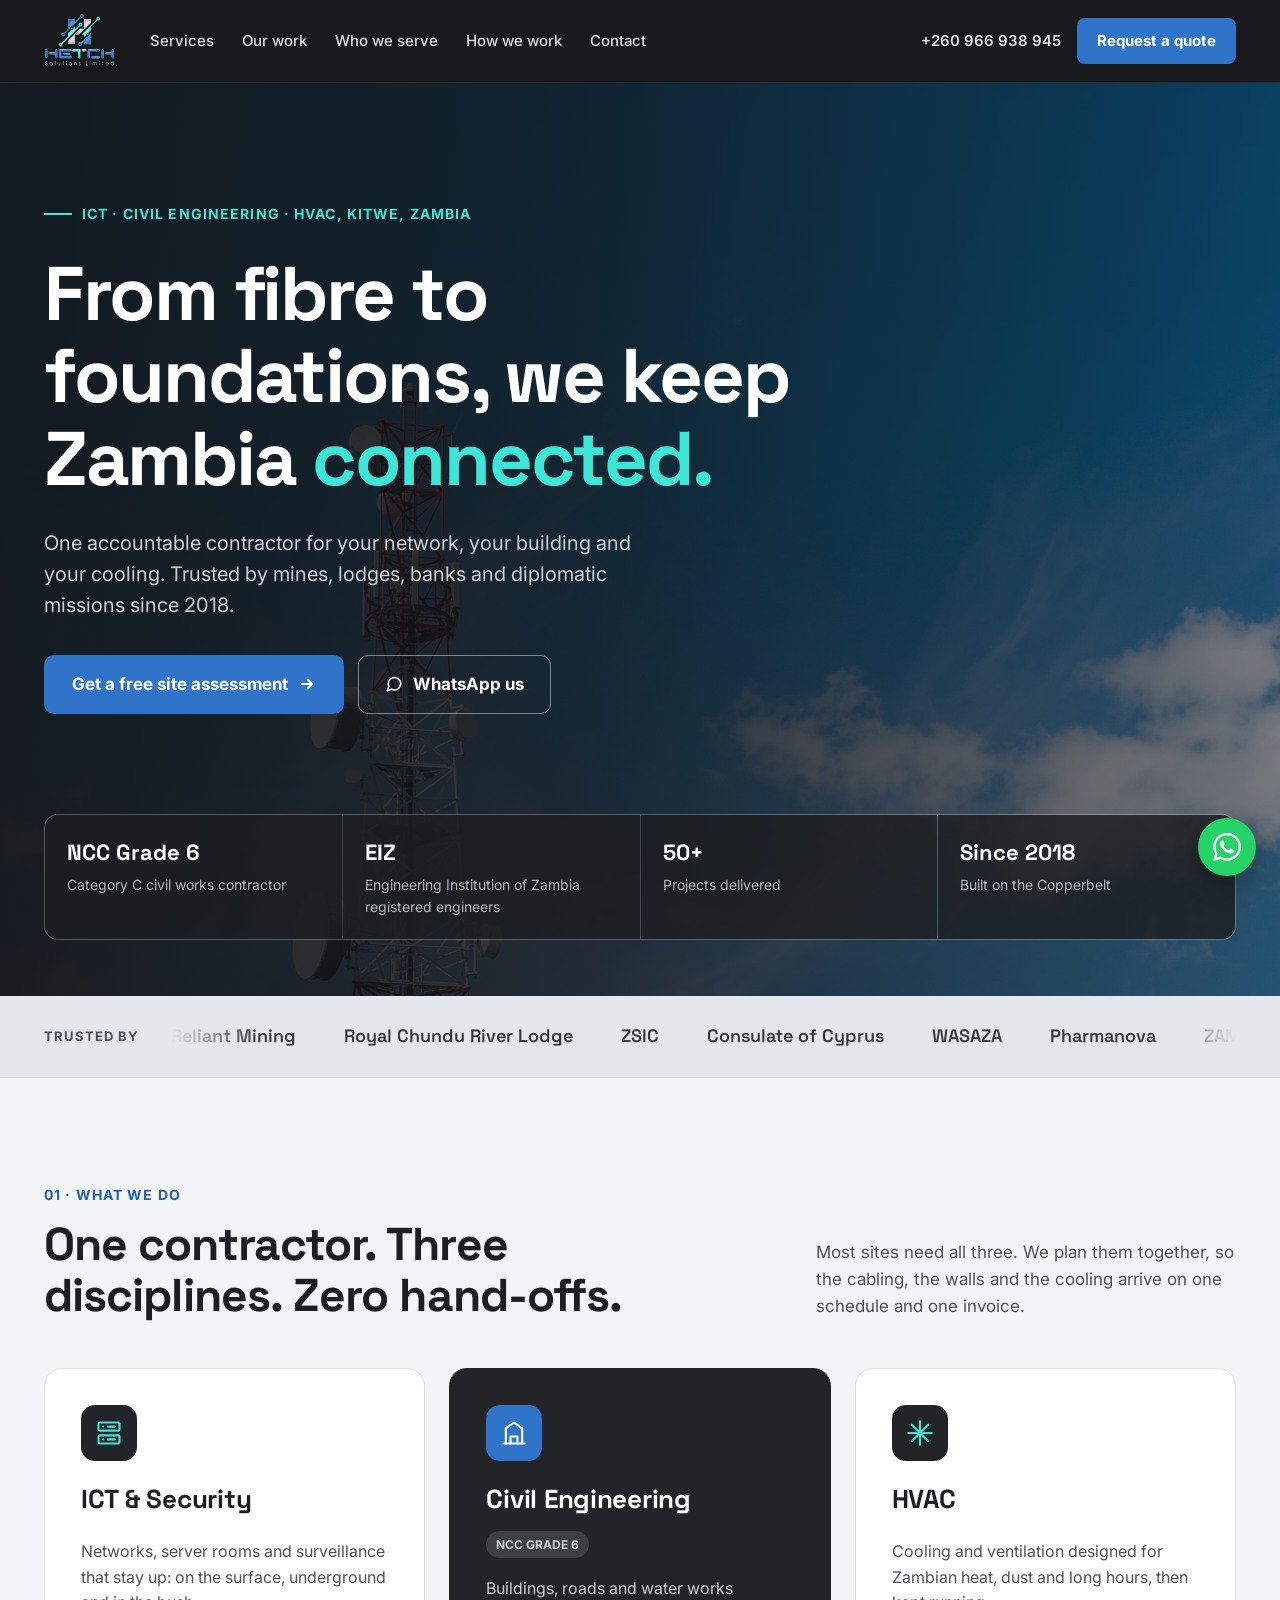
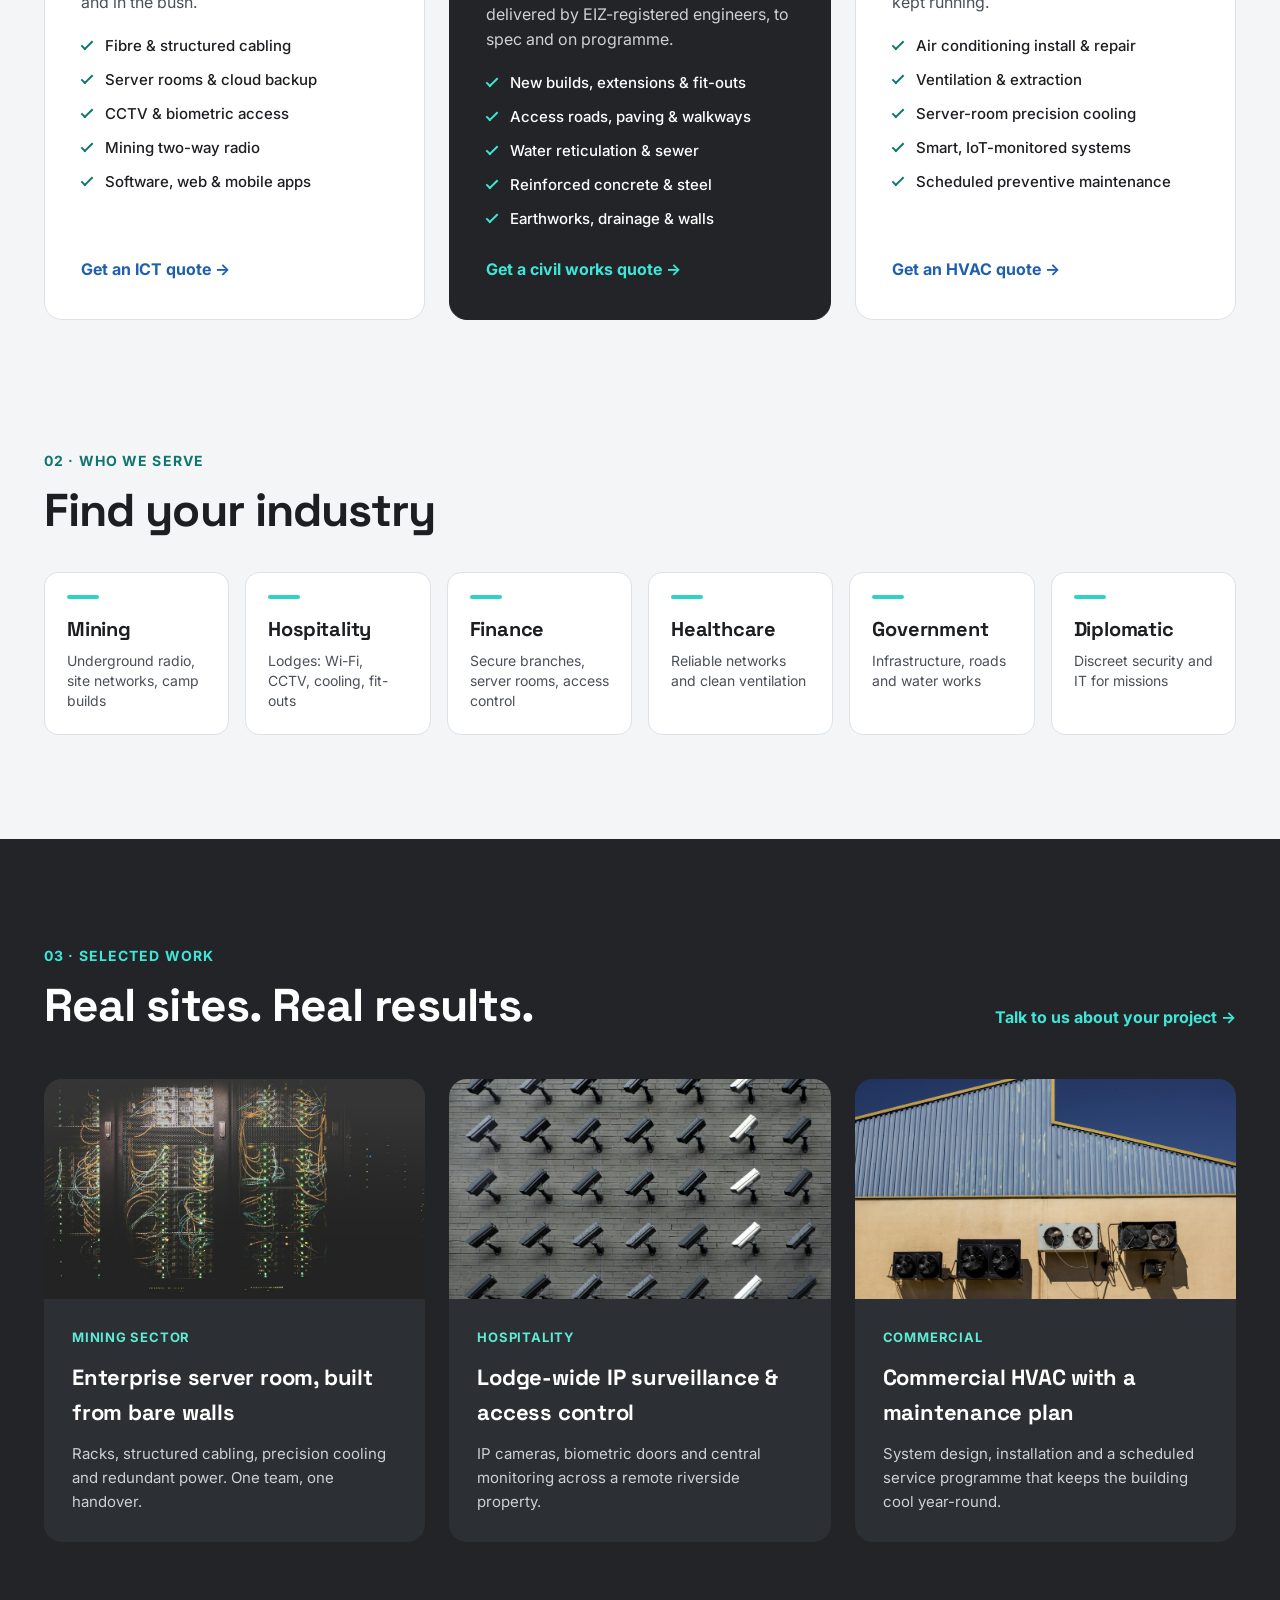
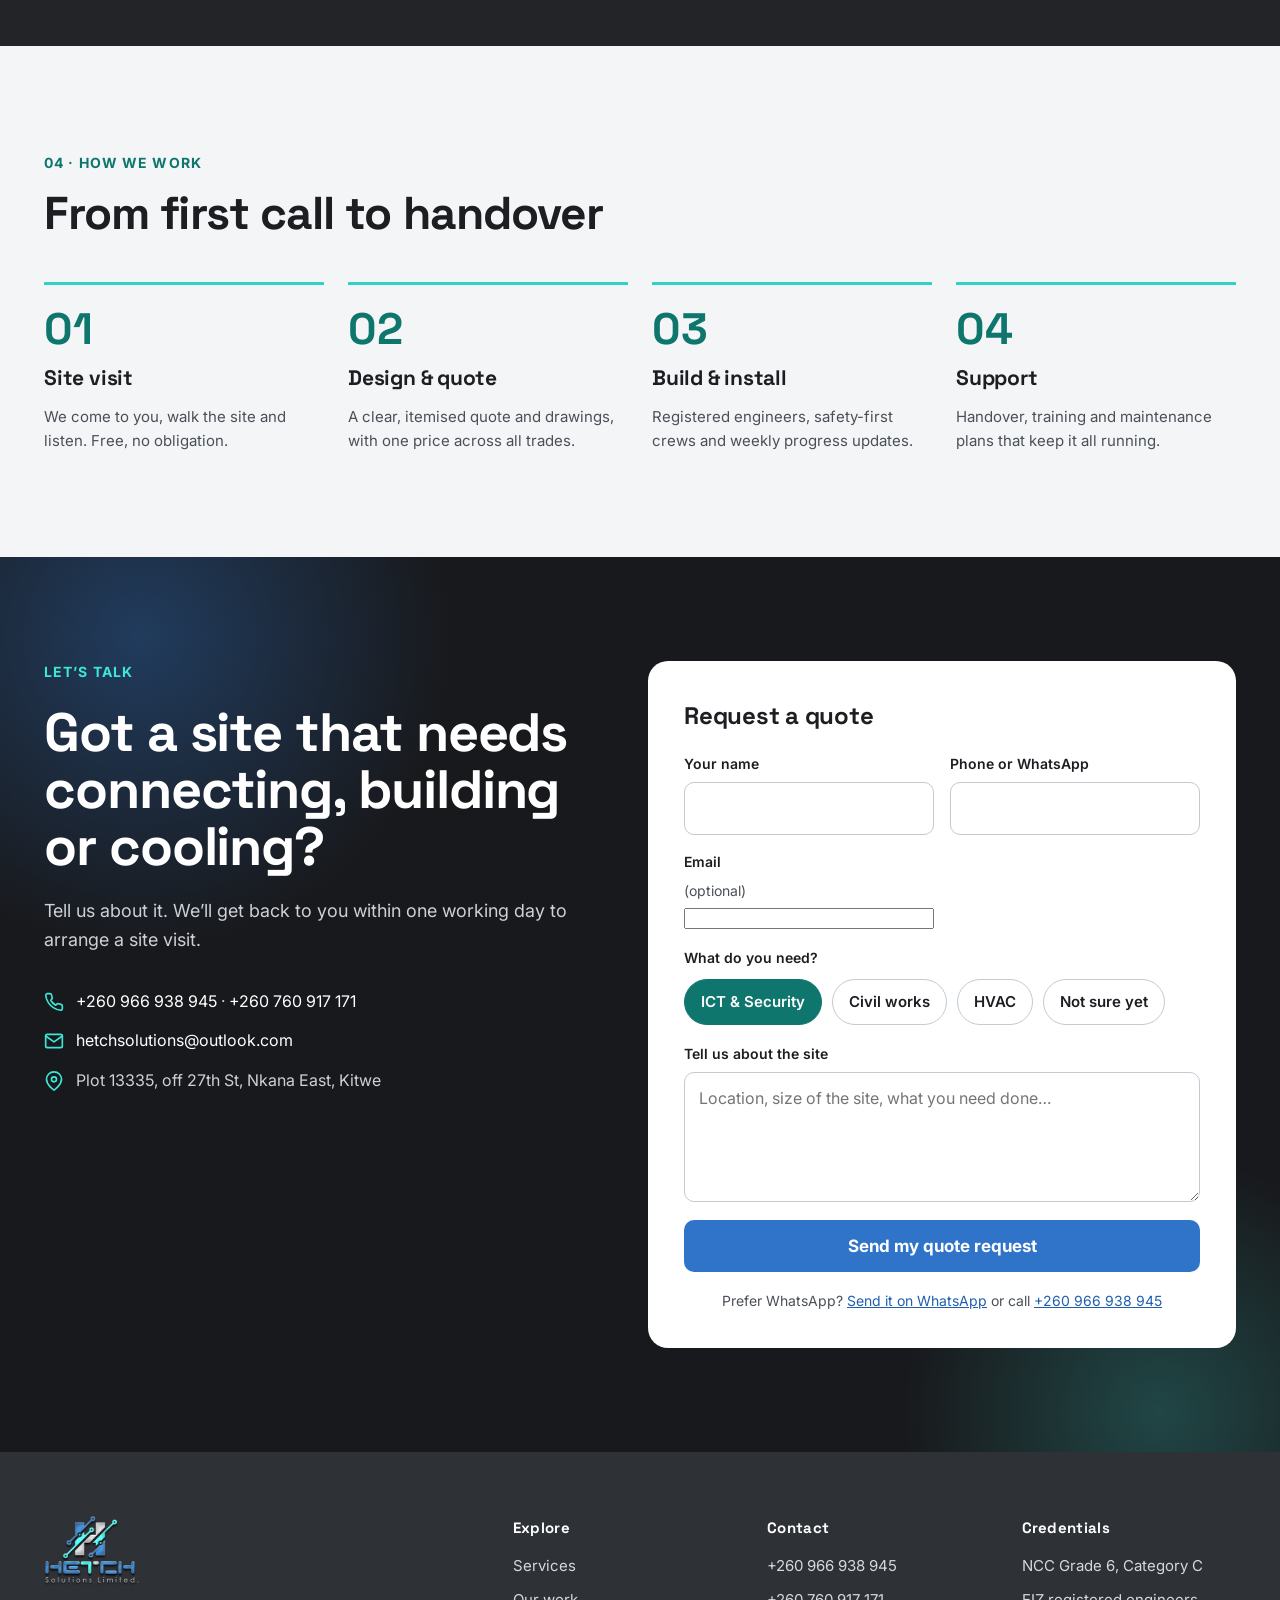
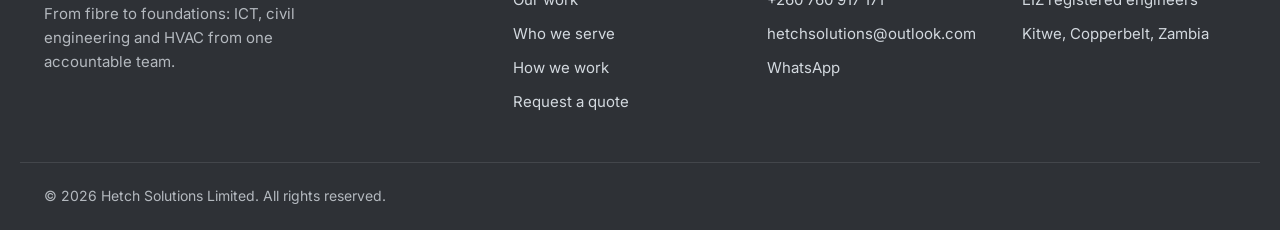
==== commit f52695c0: "Quote form: send requests to email via Formspree - Submit posts to Formspree; WhatsApp and phone kep" ====
--- a/index.html
+++ b/index.html
@@ -74,7 +74,7 @@
     <link rel="preconnect" href="https://fonts.gstatic.com" crossorigin>
     <link href="https://fonts.googleapis.com/css2?family=Inter:wght@400;500;600;700&family=Space+Grotesk:wght@500;600;700&display=swap" rel="stylesheet">
     <link rel="preload" as="image" href="of_use/slides/telecom-tower.jpg">
-    <link rel="stylesheet" href="styles.css?v=4">
+    <link rel="stylesheet" href="styles.css?v=5">
 </head>
 <body>
     <a class="skip-link" href="#main">Skip to content</a>
@@ -350,8 +350,8 @@
 
             <form class="quote-form reveal" id="quoteForm" novalidate>
                 <h3>Request a quote</h3>
-                <div class="form-msg form-msg-ok" id="formOk" role="status" hidden>Thanks! Your request has opened in WhatsApp. Press send there and we’ll get back to you within one working day.</div>
-                <div class="form-msg form-msg-err" id="formErr" role="alert" hidden>Please add your name so we know who to call back.</div>
+                <div class="form-msg form-msg-ok" id="formOk" role="status" tabindex="-1" hidden></div>
+                <div class="form-msg form-msg-err" id="formErr" role="alert" hidden></div>
                 <div class="form-grid">
                     <label>Your name
                         <input type="text" id="qName" name="name" autocomplete="name" required>
@@ -359,7 +359,11 @@
                     <label>Phone or WhatsApp
                         <input type="tel" id="qPhone" name="phone" autocomplete="tel">
                     </label>
+                    <label>Email <span class="opt">(optional)</span>
+                        <input type="email" id="qEmail" name="email" autocomplete="email">
+                    </label>
                 </div>
+                <label class="hp" aria-hidden="true">Leave this empty<input type="text" name="_gotcha" tabindex="-1" autocomplete="off"></label>
                 <fieldset class="chips">
                     <legend>What do you need?</legend>
                     <label class="chip"><input type="radio" name="service" value="ICT &amp; Security" checked><span>ICT &amp; Security</span></label>
@@ -371,10 +375,11 @@
                     <textarea id="qMessage" name="message" rows="4" placeholder="Location, size of the site, what you need done…"></textarea>
                 </label>
                 <button type="submit" class="btn btn-primary btn-lg btn-shine btn-block">
-                    <svg aria-hidden="true" width="20" height="20" viewBox="0 0 24 24" fill="none" stroke="currentColor" stroke-width="2" stroke-linecap="round" stroke-linejoin="round"><path d="M21 11.5a8.4 8.4 0 0 1-12.4 7.4L3 21l2.1-5.4A8.4 8.4 0 1 1 21 11.5z"/></svg>
-                    Send my quote request on WhatsApp
+                    <svg id="waIcon" aria-hidden="true" width="20" height="20" viewBox="0 0 24 24" fill="none" stroke="currentColor" stroke-width="2" stroke-linecap="round" stroke-linejoin="round"><path d="M21 11.5a8.4 8.4 0 0 1-12.4 7.4L3 21l2.1-5.4A8.4 8.4 0 1 1 21 11.5z"/></svg>
+                    <span id="submitLabel">Send my quote request on WhatsApp</span>
                 </button>
-                <p class="form-alt">No WhatsApp? <a href="mailto:hetchsolutions@outlook.com" id="mailLink">Send it by email instead</a> or call <a href="tel:+260966938945">+260 966 938 945</a></p>
+                <p class="form-alt" id="altWhatsApp" hidden>Prefer WhatsApp? <a href="https://wa.me/260966938945" id="waLink" target="_blank" rel="noopener noreferrer">Send it on WhatsApp</a> or call <a href="tel:+260966938945">+260 966 938 945</a></p>
+                <p class="form-alt" id="altEmail">No WhatsApp? <a href="mailto:hetchsolutions@outlook.com" id="mailLink">Send it by email instead</a> or call <a href="tel:+260966938945">+260 966 938 945</a></p>
             </form>
         </div>
     </section>
@@ -439,6 +444,6 @@
         <a href="#contact" class="mobile-bar-primary">Get a quote</a>
     </nav>
 
-    <script src="script.js?v=4"></script>
+    <script src="script.js?v=5"></script>
 </body>
 </html>
--- a/styles.css
+++ b/styles.css
@@ -308,6 +308,10 @@
 .form-msg-ok { background: #E8F3EC; color: #14532D; }
 .form-msg-err { background: #FDECEC; color: #8A1C1C; }
 .form-alt { font-size: 14px; color: var(--muted); text-align: center; }
+.opt { font-weight: 400; color: var(--muted); }
+.hp { position: absolute !important; left: -9999px; width: 1px; height: 1px; overflow: hidden; }
+.quote-form { position: relative; }
+.quote-form button[disabled] { opacity: .7; cursor: progress; }
 
 /* ---------- Footer ---------- */
 .site-footer { background: var(--footer); color: #D3D9DF; padding-top: 64px; }
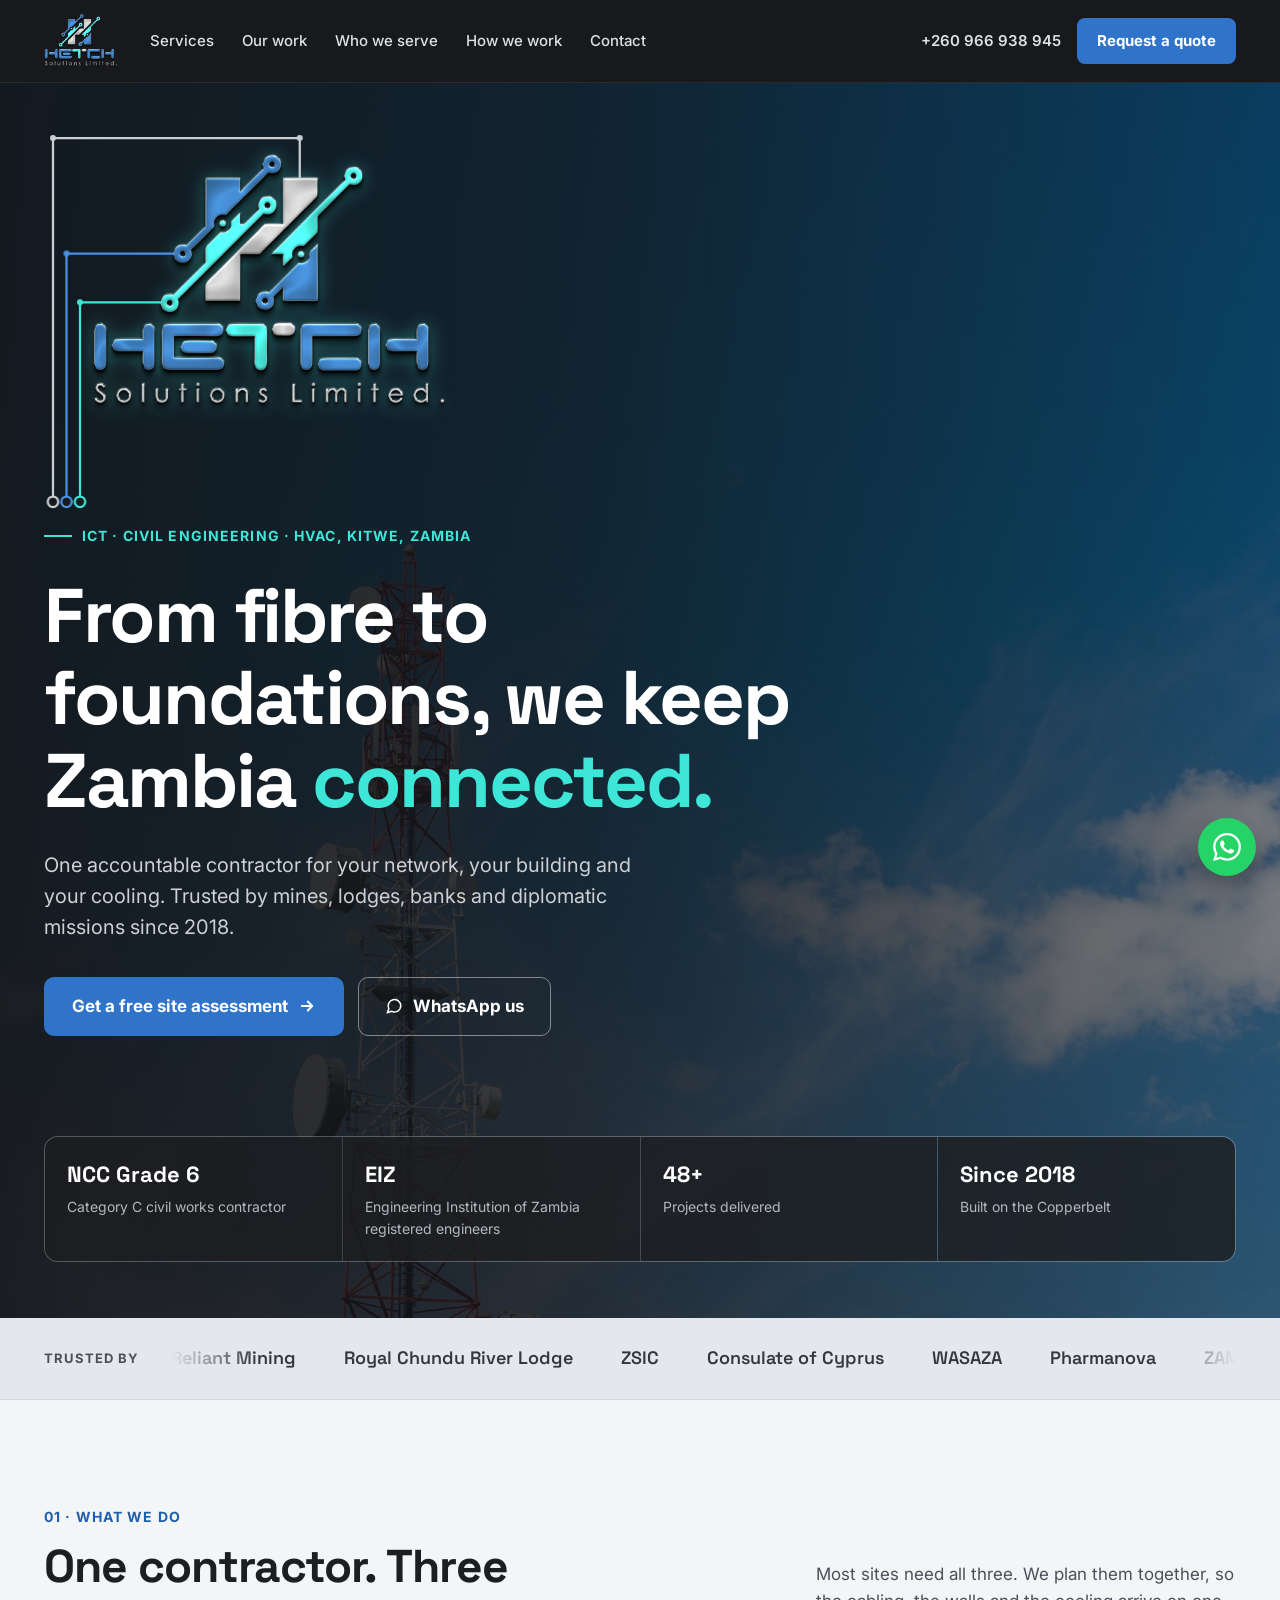
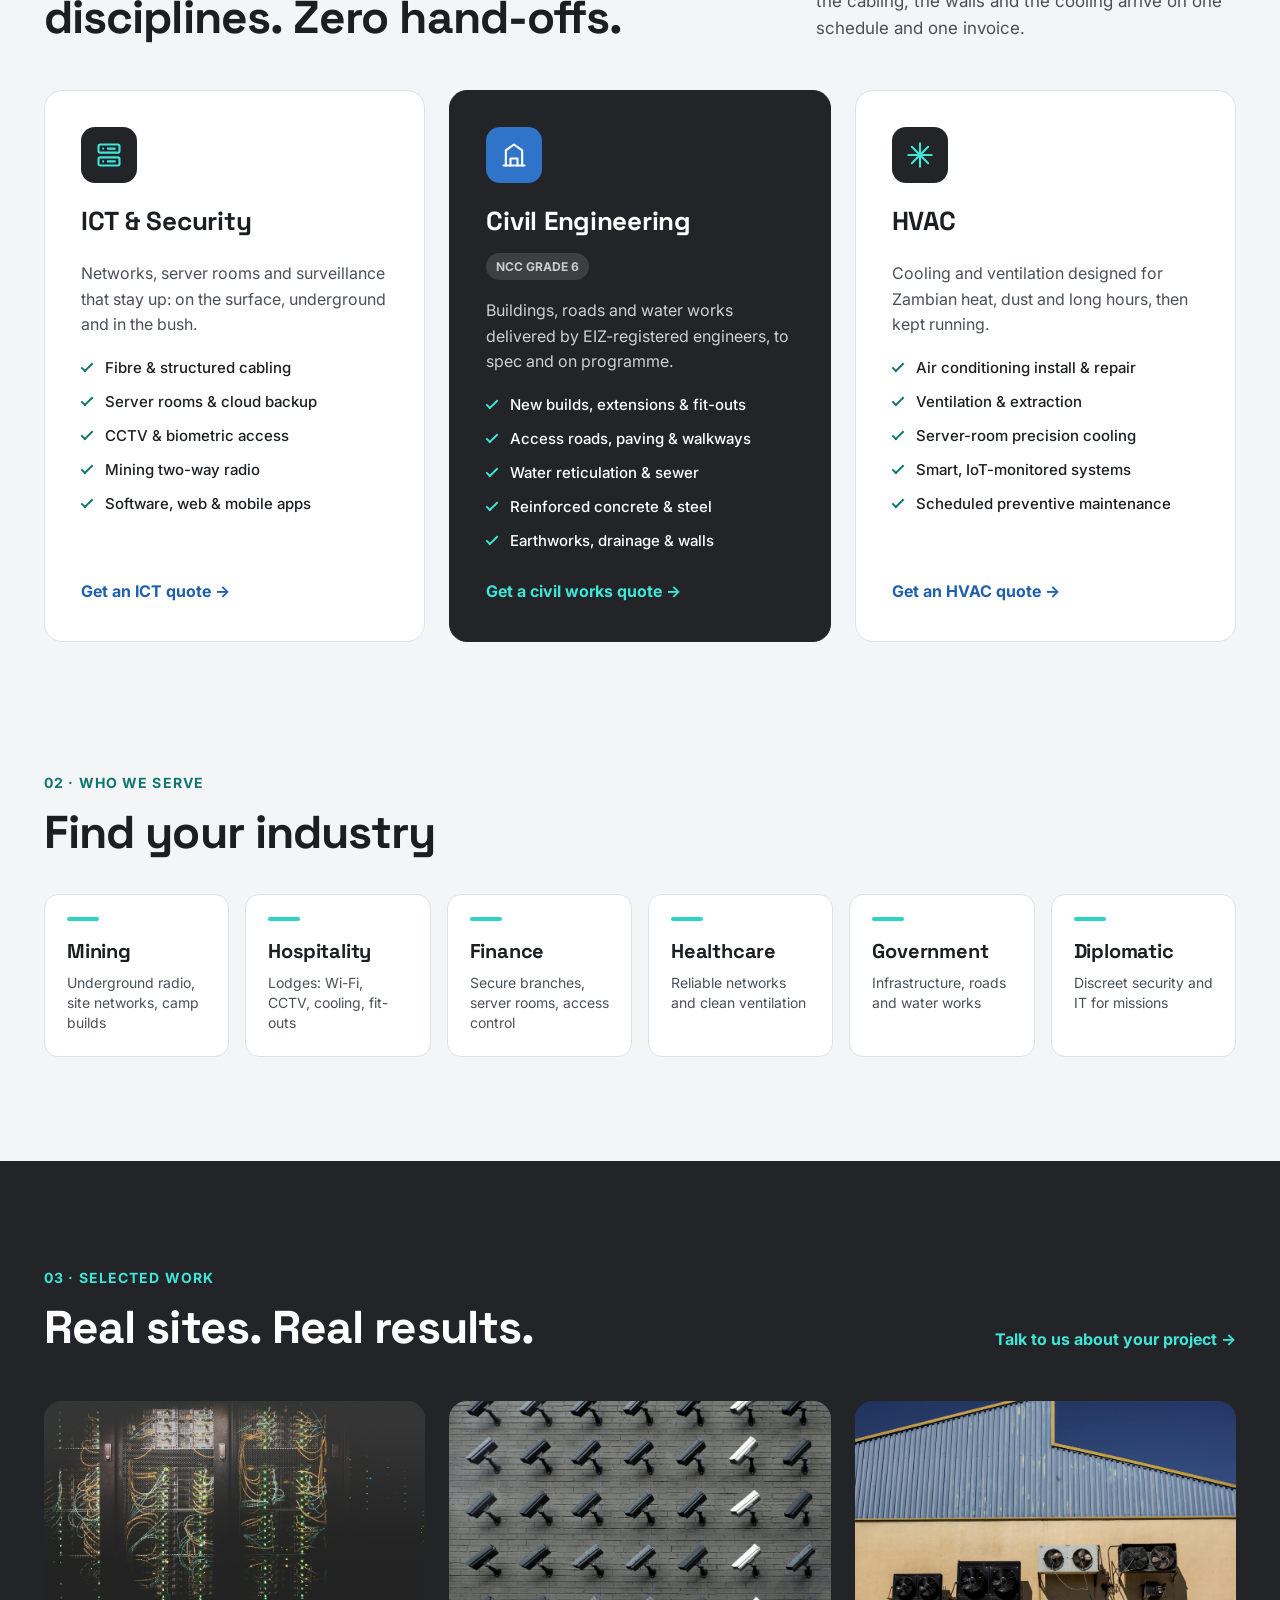
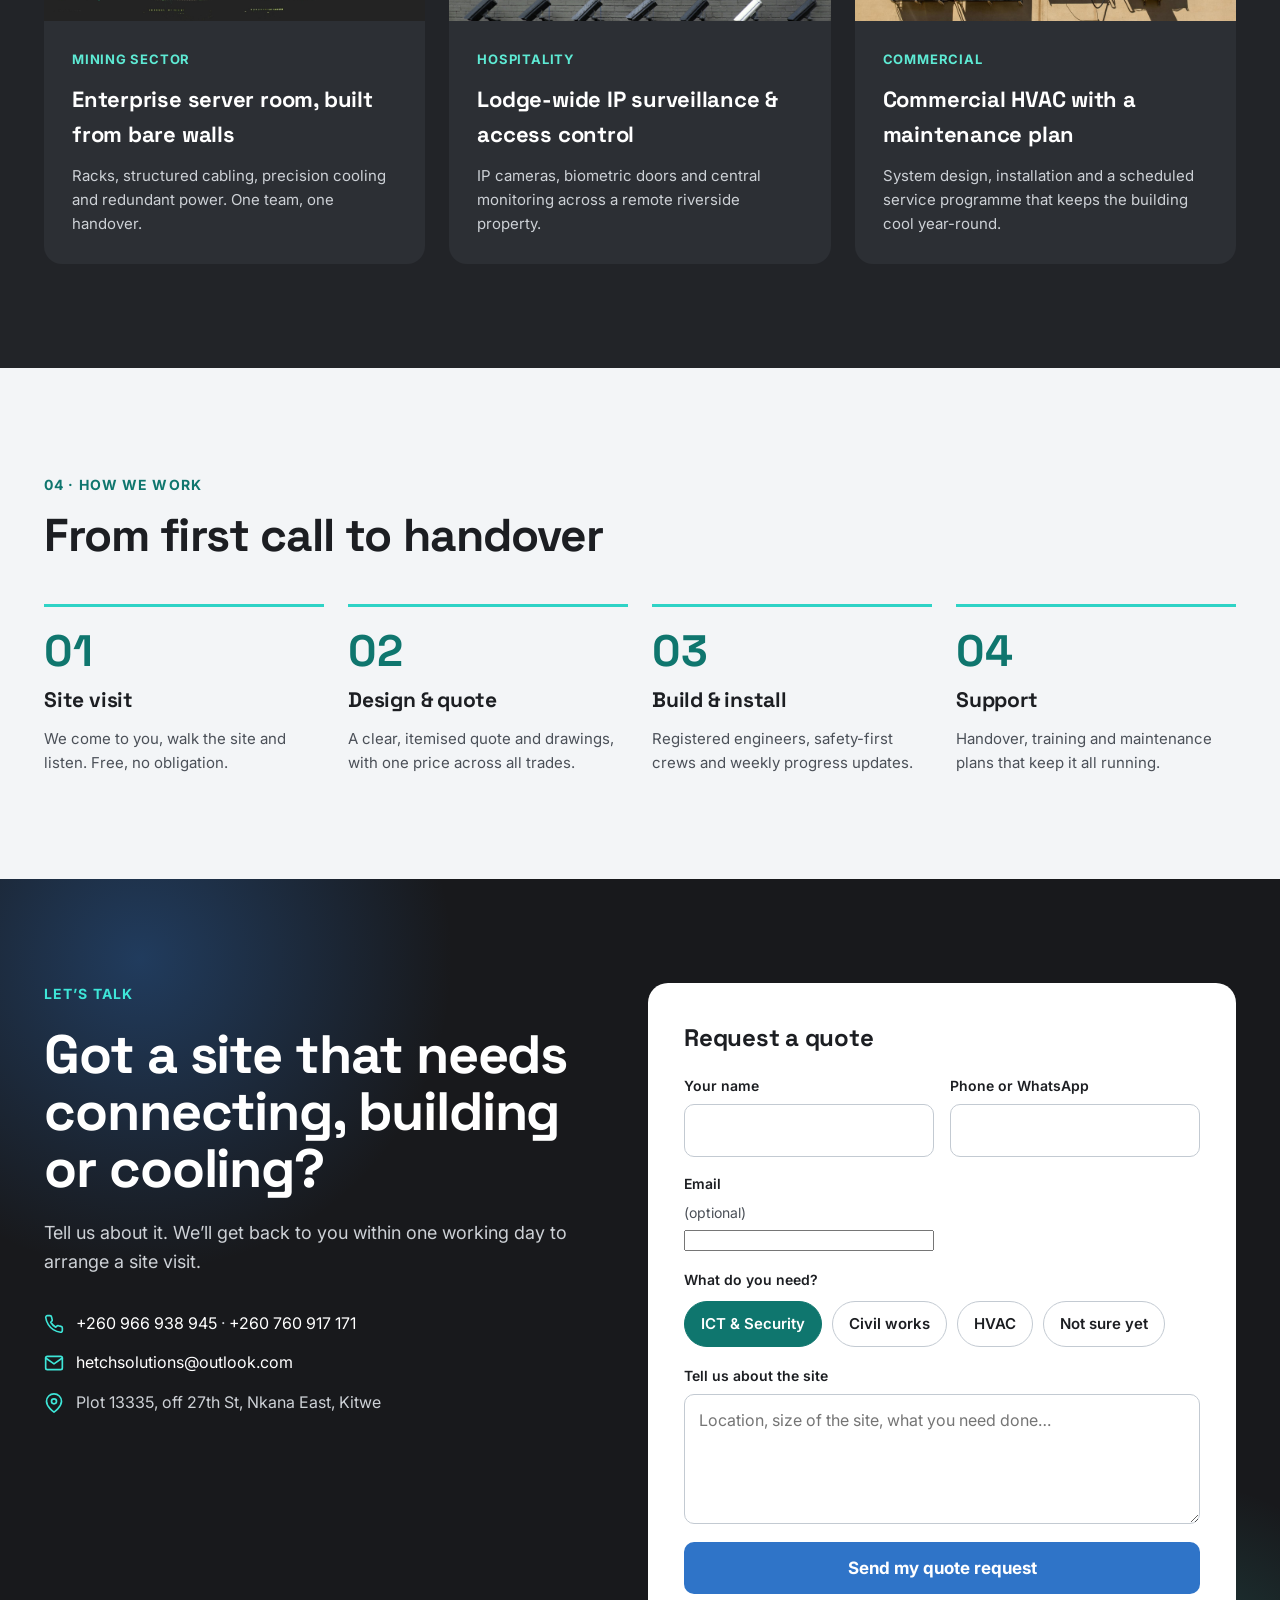
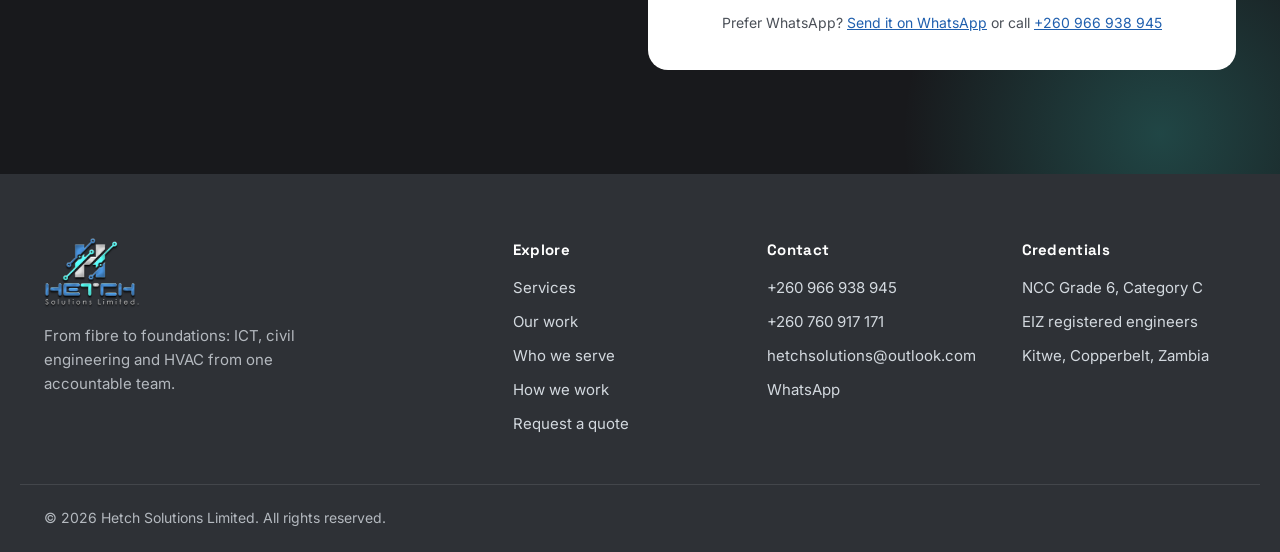
==== commit 197e9809: "Hero circuit: 30s power-down and replay; show circuit and logo on mobile - Logo stays lit 30s, power" ====
--- a/index.html
+++ b/index.html
@@ -74,7 +74,7 @@
     <link rel="preconnect" href="https://fonts.gstatic.com" crossorigin>
     <link href="https://fonts.googleapis.com/css2?family=Inter:wght@400;500;600;700&family=Space+Grotesk:wght@500;600;700&display=swap" rel="stylesheet">
     <link rel="preload" as="image" href="of_use/slides/telecom-tower.jpg">
-    <link rel="stylesheet" href="styles.css?v=5">
+    <link rel="stylesheet" href="styles.css?v=7">
 </head>
 <body>
     <a class="skip-link" href="#main">Skip to content</a>
@@ -444,6 +444,6 @@
         <a href="#contact" class="mobile-bar-primary">Get a quote</a>
     </nav>
 
-    <script src="script.js?v=5"></script>
+    <script src="script.js?v=7"></script>
 </body>
 </html>
--- a/styles.css
+++ b/styles.css
@@ -184,6 +184,15 @@
 .pk2 { background: #7DB4F0; box-shadow: 0 0 14px 4px rgba(74,144,226,.7); offset-path: path('M30 505 L30 174 L173 174'); animation-delay: 3.8s; }
 .pk3 { background: #F4F6F8; box-shadow: 0 0 12px 3px rgba(201,206,211,.7); offset-path: path('M12 505 L12 20 L341 20 L341 72'); animation-delay: 5s; }
 @keyframes travel { 0% { offset-distance: 0%; opacity: 0; } 10% { opacity: 1; } 88% { opacity: 1; } 100% { offset-distance: 100%; opacity: 0; } }
+/* power-down before the circuit replays (class added by script.js) */
+.circuit.powering-down .logo-flash { animation: none; }
+.circuit.powering-down .logo-img { animation: powerdown 1.6s ease-in forwards; }
+.circuit.powering-down svg, .circuit.powering-down .pkt { transition: opacity 1.2s ease-in; opacity: 0; }
+@keyframes powerdown {
+    0% { opacity: 1; filter: grayscale(0) brightness(1) saturate(1) drop-shadow(0 0 12px rgba(62,230,216,.35)); }
+    12% { opacity: 1; filter: grayscale(0) brightness(1.35) saturate(1.2) drop-shadow(0 0 20px rgba(62,230,216,.7)); }
+    100% { opacity: .15; filter: grayscale(1) brightness(.6) drop-shadow(0 0 0 rgba(62,230,216,0)); }
+}
 
 /* ---------- Clients marquee ---------- */
 .clients { background: var(--grey-band); border-bottom: 1px solid #D3D9DF; }
@@ -345,7 +354,9 @@
     .hero h1 { max-width: min(880px, calc(100vw - 620px)); }
 }
 @media (max-width: 1280px) {
-    .circuit { display: none; }
+    /* below desktop the circuit sits above the headline instead of beside it, scaled to fit */
+    .circuit { position: relative; z-index: 2; top: auto; right: auto; transform-origin: 0 0; transform: scale(.75); margin: 40px 0 -130px max(24px, calc(50% - 596px)); }
+    .hero-inner { padding-top: 12px; }
 }
 @media (max-width: 1080px) {
     .footer-grid { grid-template-columns: 1fr 1fr; }
@@ -366,7 +377,8 @@
     :root { --header-h: 70px; }
     .brand img { height: 46px; }
     .header-actions .btn-sm { display: none; }
-    .hero-inner { padding-top: 72px; padding-bottom: 40px; }
+    .hero-inner { padding-top: 4px; padding-bottom: 40px; gap: 22px; }
+    .circuit { transform: scale(.54); margin: 16px 0 -239px 24px; }
     .creds { margin-top: 40px; grid-template-columns: repeat(2, minmax(0, 1fr)); }
     .cred { padding: 16px; }
     .cred strong { font-size: 19px; }
@@ -395,6 +407,9 @@
     .mobile-bar .mobile-bar-primary { background: var(--blue); }
 }
 
+@media (max-width: 380px) {
+    .circuit { transform: scale(.5); margin-bottom: -260px; }
+}
 @media (prefers-reduced-motion: reduce) {
     html { scroll-behavior: auto; }
     *, *::before, *::after { animation: none !important; transition: none !important; }
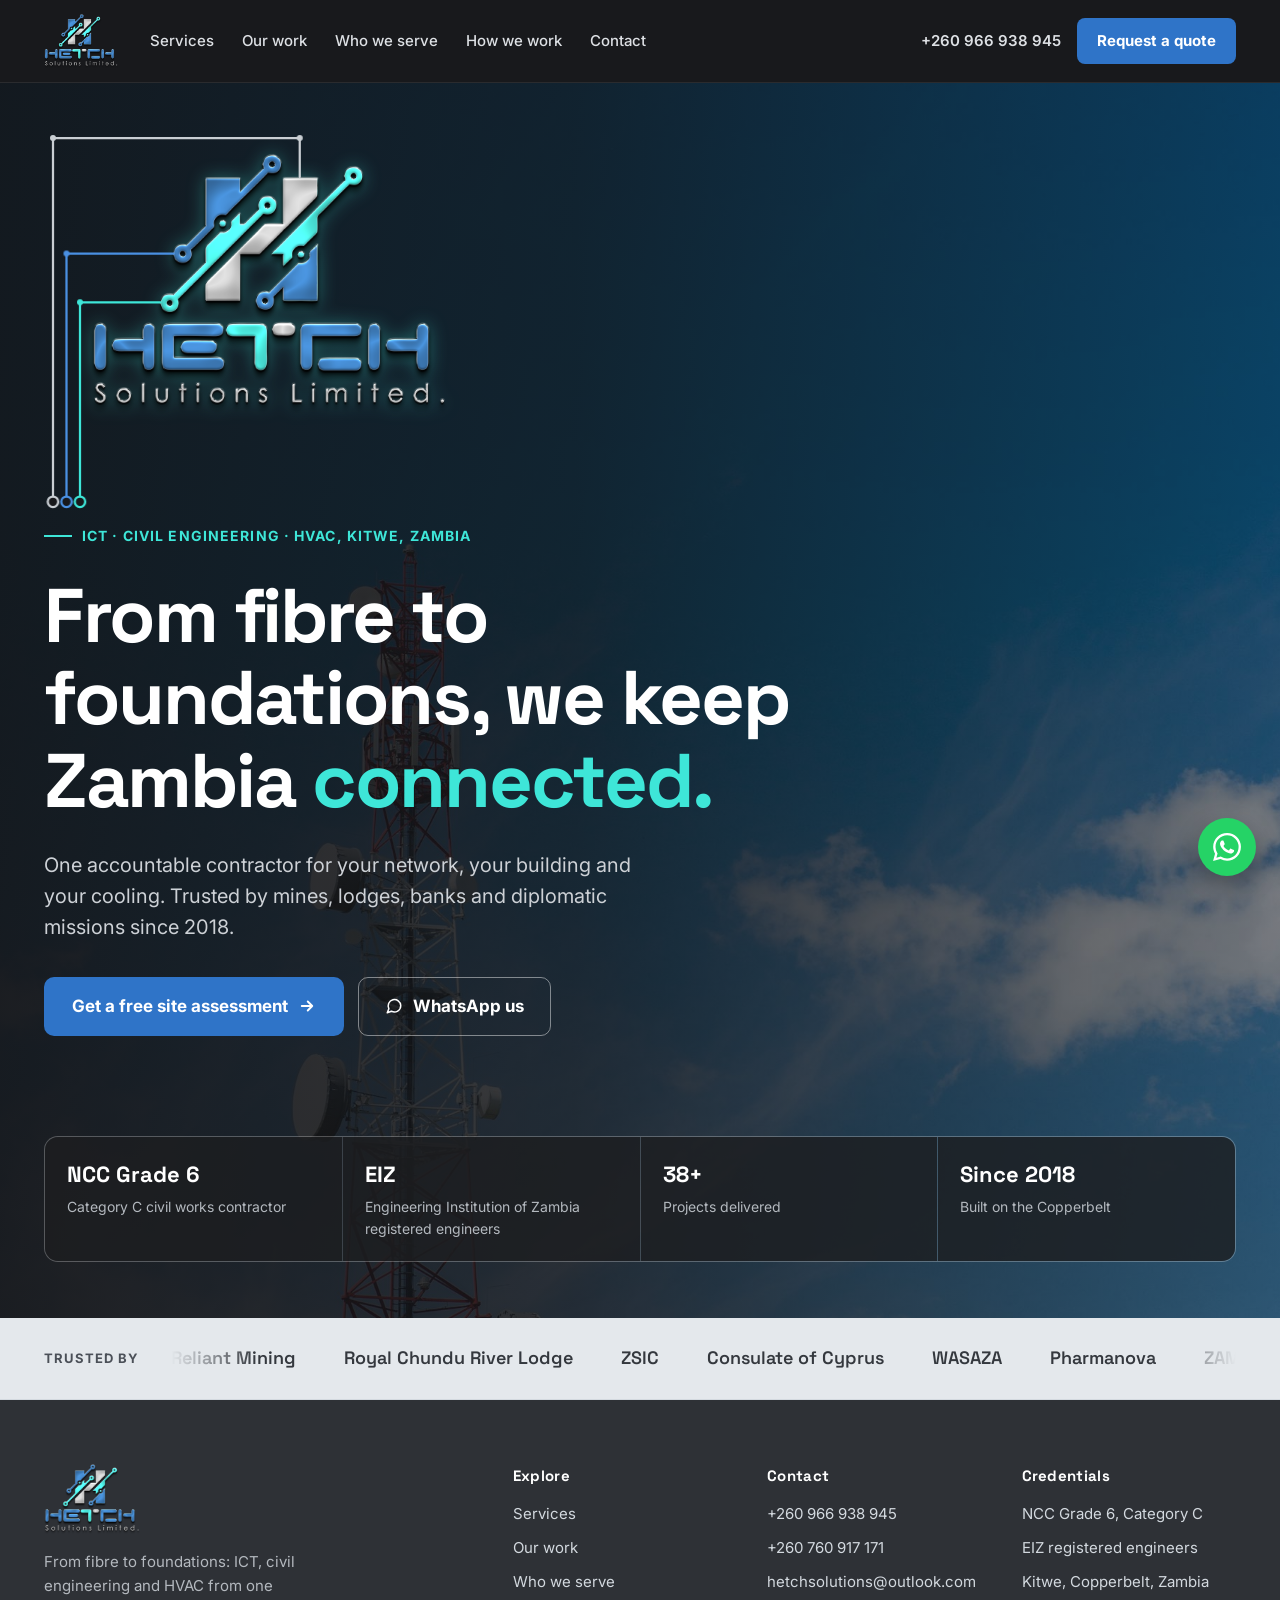
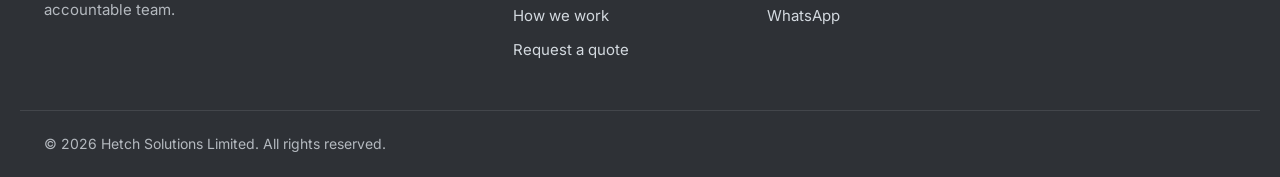
==== commit 38272f5b: "Split one-page site into separate pages - Home, Services, Our work, Who we serve, How we work, Conta" ====
--- a/index.html
+++ b/index.html
@@ -74,7 +74,7 @@
     <link rel="preconnect" href="https://fonts.gstatic.com" crossorigin>
     <link href="https://fonts.googleapis.com/css2?family=Inter:wght@400;500;600;700&family=Space+Grotesk:wght@500;600;700&display=swap" rel="stylesheet">
     <link rel="preload" as="image" href="of_use/slides/telecom-tower.jpg">
-    <link rel="stylesheet" href="styles.css?v=7">
+    <link rel="stylesheet" href="styles.css?v=8">
 </head>
 <body>
     <a class="skip-link" href="#main">Skip to content</a>
@@ -82,21 +82,21 @@
     <!-- HEADER -->
     <header class="site-header">
         <div class="container header-row">
-            <a href="#top" class="brand" aria-label="Hetch Solutions Limited, back to top">
+            <a href="index.html" class="brand" aria-label="Hetch Solutions Limited, home">
                 <img src="of_use/hetch-logo-header.png" alt="Hetch Solutions Limited" width="74" height="54">
             </a>
             <nav class="site-nav" id="siteNav" aria-label="Main">
                 <ul>
-                    <li><a href="#services">Services</a></li>
-                    <li><a href="#work">Our work</a></li>
-                    <li><a href="#sectors">Who we serve</a></li>
-                    <li><a href="#process">How we work</a></li>
-                    <li><a href="#contact">Contact</a></li>
+                    <li><a href="services.html">Services</a></li>
+                    <li><a href="work.html">Our work</a></li>
+                    <li><a href="sectors.html">Who we serve</a></li>
+                    <li><a href="process.html">How we work</a></li>
+                    <li><a href="contact.html">Contact</a></li>
                 </ul>
             </nav>
             <div class="header-actions">
                 <a href="tel:+260966938945" class="header-phone">+260 966 938 945</a>
-                <a href="#contact" class="btn btn-primary btn-shine btn-sm">Request a quote</a>
+                <a href="contact.html" class="btn btn-primary btn-shine btn-sm">Request a quote</a>
                 <button class="nav-toggle" type="button" aria-label="Open menu" aria-expanded="false" aria-controls="siteNav">
                     <span></span><span></span><span></span>
                 </button>
@@ -144,7 +144,7 @@
             </h1>
             <p class="hero-lead fade-up d3">One accountable contractor for your network, your building and your cooling. Trusted by mines, lodges, banks and diplomatic missions since 2018.</p>
             <div class="hero-buttons fade-up d4">
-                <a href="#contact" class="btn btn-primary btn-lg btn-shine">
+                <a href="contact.html" class="btn btn-primary btn-lg btn-shine">
                     Get a free site assessment
                     <svg class="nudge" aria-hidden="true" width="18" height="18" viewBox="0 0 24 24" fill="none" stroke="currentColor" stroke-width="2.5" stroke-linecap="round" stroke-linejoin="round"><path d="M5 12h14M13 6l6 6-6 6"/></svg>
                 </a>
@@ -180,210 +180,6 @@
         </div>
     </section>
 
-    <!-- SERVICES -->
-    <section id="services" class="section">
-        <div class="container">
-            <div class="section-head split">
-                <div>
-                    <p class="eyebrow">01 · What we do</p>
-                    <h2 class="reveal">One contractor. Three disciplines. Zero hand-offs.</h2>
-                </div>
-                <p class="section-intro">Most sites need all three. We plan them together, so the cabling, the walls and the cooling arrive on one schedule and one invoice.</p>
-            </div>
-
-            <div class="services-grid">
-                <article class="card service-card reveal">
-                    <div class="icon-tile">
-                        <svg aria-hidden="true" width="28" height="28" viewBox="0 0 24 24" fill="none" stroke="currentColor" stroke-width="1.8" stroke-linecap="round" stroke-linejoin="round"><rect x="3" y="3" width="18" height="7" rx="1.5"/><rect x="3" y="14" width="18" height="7" rx="1.5"/><path d="M7 6.5h.01M7 17.5h.01M11 6.5h6M11 17.5h6"/></svg>
-                    </div>
-                    <h3>ICT &amp; Security</h3>
-                    <p>Networks, server rooms and surveillance that stay up: on the surface, underground and in the bush.</p>
-                    <ul class="ticks">
-                        <li>Fibre &amp; structured cabling</li>
-                        <li>Server rooms &amp; cloud backup</li>
-                        <li>CCTV &amp; biometric access</li>
-                        <li>Mining two-way radio</li>
-                        <li>Software, web &amp; mobile apps</li>
-                    </ul>
-                    <a href="#contact" class="card-link" data-service="ICT &amp; Security">Get an ICT quote →</a>
-                </article>
-
-                <article class="card service-card service-card-dark reveal">
-                    <div class="icon-tile icon-tile-accent">
-                        <svg aria-hidden="true" width="28" height="28" viewBox="0 0 24 24" fill="none" stroke="currentColor" stroke-width="1.8" stroke-linecap="round" stroke-linejoin="round"><path d="M3 21h18"/><path d="M5 21V8l7-5 7 5v13"/><path d="M9 21v-6h6v6"/></svg>
-                    </div>
-                    <div class="title-row">
-                        <h3>Civil Engineering</h3>
-                        <span class="badge">NCC GRADE 6</span>
-                    </div>
-                    <p>Buildings, roads and water works delivered by EIZ-registered engineers, to spec and on programme.</p>
-                    <ul class="ticks">
-                        <li>New builds, extensions &amp; fit-outs</li>
-                        <li>Access roads, paving &amp; walkways</li>
-                        <li>Water reticulation &amp; sewer</li>
-                        <li>Reinforced concrete &amp; steel</li>
-                        <li>Earthworks, drainage &amp; walls</li>
-                    </ul>
-                    <a href="#contact" class="card-link" data-service="Civil works">Get a civil works quote →</a>
-                </article>
-
-                <article class="card service-card reveal">
-                    <div class="icon-tile">
-                        <svg aria-hidden="true" width="28" height="28" viewBox="0 0 24 24" fill="none" stroke="currentColor" stroke-width="1.8" stroke-linecap="round" stroke-linejoin="round"><path d="M12 2v20M2 12h20M5 5l14 14M19 5L5 19"/></svg>
-                    </div>
-                    <h3>HVAC</h3>
-                    <p>Cooling and ventilation designed for Zambian heat, dust and long hours, then kept running.</p>
-                    <ul class="ticks">
-                        <li>Air conditioning install &amp; repair</li>
-                        <li>Ventilation &amp; extraction</li>
-                        <li>Server-room precision cooling</li>
-                        <li>Smart, IoT-monitored systems</li>
-                        <li>Scheduled preventive maintenance</li>
-                    </ul>
-                    <a href="#contact" class="card-link" data-service="HVAC">Get an HVAC quote →</a>
-                </article>
-            </div>
-        </div>
-    </section>
-
-    <!-- SECTORS -->
-    <section id="sectors" class="section section-tight">
-        <div class="container">
-            <p class="eyebrow eyebrow-teal-dark">02 · Who we serve</p>
-            <h2 class="reveal">Find your industry</h2>
-            <div class="sectors-grid">
-                <div class="card sector reveal"><span class="sector-bar"></span><h3>Mining</h3><p>Underground radio, site networks, camp builds</p></div>
-                <div class="card sector reveal"><span class="sector-bar"></span><h3>Hospitality</h3><p>Lodges: Wi-Fi, CCTV, cooling, fit-outs</p></div>
-                <div class="card sector reveal"><span class="sector-bar"></span><h3>Finance</h3><p>Secure branches, server rooms, access control</p></div>
-                <div class="card sector reveal"><span class="sector-bar"></span><h3>Healthcare</h3><p>Reliable networks and clean ventilation</p></div>
-                <div class="card sector reveal"><span class="sector-bar"></span><h3>Government</h3><p>Infrastructure, roads and water works</p></div>
-                <div class="card sector reveal"><span class="sector-bar"></span><h3>Diplomatic</h3><p>Discreet security and IT for missions</p></div>
-            </div>
-        </div>
-    </section>
-
-    <!-- WORK -->
-    <section id="work" class="section section-dark">
-        <div class="container">
-            <div class="section-head split">
-                <div>
-                    <p class="eyebrow eyebrow-teal">03 · Selected work</p>
-                    <h2 class="reveal">Real sites. Real results.</h2>
-                </div>
-                <a href="#contact" class="link-teal">Talk to us about your project →</a>
-            </div>
-            <div class="work-grid">
-                <article class="card work-card reveal">
-                    <div class="work-photo"><div class="ph img-server" role="img" aria-label="Server racks in a data room"></div></div>
-                    <div class="work-body">
-                        <p class="work-tag">Mining sector</p>
-                        <h3>Enterprise server room, built from bare walls</h3>
-                        <p>Racks, structured cabling, precision cooling and redundant power. One team, one handover.</p>
-                    </div>
-                </article>
-                <article class="card work-card reveal">
-                    <div class="work-photo"><div class="ph img-cctv" role="img" aria-label="Security camera"></div></div>
-                    <div class="work-body">
-                        <p class="work-tag">Hospitality</p>
-                        <h3>Lodge-wide IP surveillance &amp; access control</h3>
-                        <p>IP cameras, biometric doors and central monitoring across a remote riverside property.</p>
-                    </div>
-                </article>
-                <article class="card work-card reveal">
-                    <div class="work-photo"><div class="ph img-hvac" role="img" aria-label="Air conditioning units"></div></div>
-                    <div class="work-body">
-                        <p class="work-tag">Commercial</p>
-                        <h3>Commercial HVAC with a maintenance plan</h3>
-                        <p>System design, installation and a scheduled service programme that keeps the building cool year-round.</p>
-                    </div>
-                </article>
-            </div>
-        </div>
-    </section>
-
-    <!-- PROCESS -->
-    <section id="process" class="section">
-        <div class="container">
-            <p class="eyebrow eyebrow-teal-dark">04 · How we work</p>
-            <h2 class="reveal">From first call to handover</h2>
-            <ol class="steps">
-                <li class="step reveal"><span class="step-n">01</span><h3>Site visit</h3><p>We come to you, walk the site and listen. Free, no obligation.</p></li>
-                <li class="step reveal"><span class="step-n">02</span><h3>Design &amp; quote</h3><p>A clear, itemised quote and drawings, with one price across all trades.</p></li>
-                <li class="step reveal"><span class="step-n">03</span><h3>Build &amp; install</h3><p>Registered engineers, safety-first crews and weekly progress updates.</p></li>
-                <li class="step reveal"><span class="step-n">04</span><h3>Support</h3><p>Handover, training and maintenance plans that keep it all running.</p></li>
-            </ol>
-        </div>
-    </section>
-
-    <!-- TESTIMONIAL: uncomment and fill in once a real client quote is collected
-    <section class="testimonial">
-        <div class="container testimonial-inner">
-            <svg aria-hidden="true" width="44" height="44" viewBox="0 0 24 24" fill="#0F766E"><path d="M4 18h5l2-5V6H4v7h3zM13 18h5l2-5V6h-7v7h3z"/></svg>
-            <blockquote>“Client quote goes here.”</blockquote>
-            <p class="testimonial-by"><strong>Name</strong> · Role, Client company</p>
-        </div>
-    </section>
-    -->
-
-    <!-- CONTACT -->
-    <section id="contact" class="section contact glow">
-        <div class="container contact-row">
-            <div class="contact-copy">
-                <p class="eyebrow eyebrow-teal">Let’s talk</p>
-                <h2>Got a site that needs connecting, building or cooling?</h2>
-                <p class="contact-lead">Tell us about it. We’ll get back to you within one working day to arrange a site visit.</p>
-                <ul class="contact-list">
-                    <li>
-                        <svg aria-hidden="true" width="20" height="20" viewBox="0 0 24 24" fill="none" stroke="currentColor" stroke-width="2" stroke-linecap="round" stroke-linejoin="round"><path d="M22 16.9v3a2 2 0 0 1-2.2 2 19.8 19.8 0 0 1-8.6-3.1 19.5 19.5 0 0 1-6-6A19.8 19.8 0 0 1 2.1 4.2 2 2 0 0 1 4.1 2h3a2 2 0 0 1 2 1.7c.1.9.4 1.9.7 2.8a2 2 0 0 1-.5 2.1L8.1 9.9a16 16 0 0 0 6 6l1.3-1.3a2 2 0 0 1 2.1-.4c.9.3 1.9.6 2.8.7a2 2 0 0 1 1.7 2z"/></svg>
-                        <span><a href="tel:+260966938945">+260 966 938 945</a> · <a href="tel:+260760917171">+260 760 917 171</a></span>
-                    </li>
-                    <li>
-                        <svg aria-hidden="true" width="20" height="20" viewBox="0 0 24 24" fill="none" stroke="currentColor" stroke-width="2" stroke-linecap="round" stroke-linejoin="round"><rect x="2" y="4" width="20" height="16" rx="2"/><path d="M22 6l-10 7L2 6"/></svg>
-                        <a href="mailto:hetchsolutions@outlook.com">hetchsolutions@outlook.com</a>
-                    </li>
-                    <li>
-                        <svg aria-hidden="true" width="20" height="20" viewBox="0 0 24 24" fill="none" stroke="currentColor" stroke-width="2" stroke-linecap="round" stroke-linejoin="round"><path d="M21 10c0 7-9 13-9 13S3 17 3 10a9 9 0 0 1 18 0z"/><circle cx="12" cy="10" r="3"/></svg>
-                        <span>Plot 13335, off 27th St, Nkana East, Kitwe</span>
-                    </li>
-                </ul>
-            </div>
-
-            <form class="quote-form reveal" id="quoteForm" novalidate>
-                <h3>Request a quote</h3>
-                <div class="form-msg form-msg-ok" id="formOk" role="status" tabindex="-1" hidden></div>
-                <div class="form-msg form-msg-err" id="formErr" role="alert" hidden></div>
-                <div class="form-grid">
-                    <label>Your name
-                        <input type="text" id="qName" name="name" autocomplete="name" required>
-                    </label>
-                    <label>Phone or WhatsApp
-                        <input type="tel" id="qPhone" name="phone" autocomplete="tel">
-                    </label>
-                    <label>Email <span class="opt">(optional)</span>
-                        <input type="email" id="qEmail" name="email" autocomplete="email">
-                    </label>
-                </div>
-                <label class="hp" aria-hidden="true">Leave this empty<input type="text" name="_gotcha" tabindex="-1" autocomplete="off"></label>
-                <fieldset class="chips">
-                    <legend>What do you need?</legend>
-                    <label class="chip"><input type="radio" name="service" value="ICT &amp; Security" checked><span>ICT &amp; Security</span></label>
-                    <label class="chip"><input type="radio" name="service" value="Civil works"><span>Civil works</span></label>
-                    <label class="chip"><input type="radio" name="service" value="HVAC"><span>HVAC</span></label>
-                    <label class="chip"><input type="radio" name="service" value="Not sure yet"><span>Not sure yet</span></label>
-                </fieldset>
-                <label>Tell us about the site
-                    <textarea id="qMessage" name="message" rows="4" placeholder="Location, size of the site, what you need done…"></textarea>
-                </label>
-                <button type="submit" class="btn btn-primary btn-lg btn-shine btn-block">
-                    <svg id="waIcon" aria-hidden="true" width="20" height="20" viewBox="0 0 24 24" fill="none" stroke="currentColor" stroke-width="2" stroke-linecap="round" stroke-linejoin="round"><path d="M21 11.5a8.4 8.4 0 0 1-12.4 7.4L3 21l2.1-5.4A8.4 8.4 0 1 1 21 11.5z"/></svg>
-                    <span id="submitLabel">Send my quote request on WhatsApp</span>
-                </button>
-                <p class="form-alt" id="altWhatsApp" hidden>Prefer WhatsApp? <a href="https://wa.me/260966938945" id="waLink" target="_blank" rel="noopener noreferrer">Send it on WhatsApp</a> or call <a href="tel:+260966938945">+260 966 938 945</a></p>
-                <p class="form-alt" id="altEmail">No WhatsApp? <a href="mailto:hetchsolutions@outlook.com" id="mailLink">Send it by email instead</a> or call <a href="tel:+260966938945">+260 966 938 945</a></p>
-            </form>
-        </div>
-    </section>
-
     </main>
 
     <!-- FOOTER -->
@@ -396,11 +192,11 @@
             <div>
                 <h4>Explore</h4>
                 <ul>
-                    <li><a href="#services">Services</a></li>
-                    <li><a href="#work">Our work</a></li>
-                    <li><a href="#sectors">Who we serve</a></li>
-                    <li><a href="#process">How we work</a></li>
-                    <li><a href="#contact">Request a quote</a></li>
+                    <li><a href="services.html">Services</a></li>
+                    <li><a href="work.html">Our work</a></li>
+                    <li><a href="sectors.html">Who we serve</a></li>
+                    <li><a href="process.html">How we work</a></li>
+                    <li><a href="contact.html">Request a quote</a></li>
                 </ul>
             </div>
             <div>
@@ -441,9 +237,9 @@
             <svg aria-hidden="true" width="20" height="20" viewBox="0 0 24 24" fill="none" stroke="currentColor" stroke-width="2" stroke-linecap="round" stroke-linejoin="round"><path d="M21 11.5a8.4 8.4 0 0 1-12.4 7.4L3 21l2.1-5.4A8.4 8.4 0 1 1 21 11.5z"/></svg>
             WhatsApp
         </a>
-        <a href="#contact" class="mobile-bar-primary">Get a quote</a>
+        <a href="contact.html" class="mobile-bar-primary">Get a quote</a>
     </nav>
 
-    <script src="script.js?v=7"></script>
+    <script src="script.js?v=8"></script>
 </body>
 </html>
--- a/styles.css
+++ b/styles.css
@@ -286,7 +286,7 @@
 @keyframes drift { from { transform: translate(0, 0); } to { transform: translate(120px, 80px); } }
 .contact-row { display: flex; flex-wrap: wrap; gap: 56px; }
 .contact-copy { flex: 1 1 380px; min-width: 0; display: flex; flex-direction: column; gap: 22px; }
-.contact-copy h2 { font-size: clamp(32px, 4.4vw, 54px); line-height: 1.05; margin: 0; }
+.contact-copy h2, .contact-copy h1 { font-size: clamp(32px, 4.4vw, 54px); line-height: 1.05; margin: 0; font-weight: 700; letter-spacing: -0.02em; }
 .contact-lead { font-size: 18px; line-height: 1.6; color: var(--on-dark); }
 .contact-list { list-style: none; margin: 12px 0 0; padding: 0; display: flex; flex-direction: column; gap: 14px; font-size: 16px; color: var(--on-dark); }
 .contact-list li { display: flex; gap: 12px; align-items: center; }
@@ -297,7 +297,7 @@
 .quote-form { flex: 1 1 420px; min-width: 0; background: #fff; color: var(--ink); border-radius: 20px; padding: 36px; display: flex; flex-direction: column; gap: 18px; }
 .quote-form h3 { font-size: 24px; }
 .quote-form label { display: flex; flex-direction: column; gap: 6px; font-size: 14px; font-weight: 600; }
-.quote-form input[type="text"], .quote-form input[type="tel"], .quote-form textarea {
+.quote-form input[type="text"], .quote-form input[type="tel"], .quote-form input[type="email"], .quote-form textarea {
     font: inherit; font-size: 16px; font-weight: 400; color: var(--ink);
     border: 1.5px solid var(--line-strong); border-radius: 10px; padding: 13px 14px; background: #fff;
     transition: border-color .2s ease, box-shadow .2s ease;
@@ -343,6 +343,17 @@
 .whatsapp-float:hover { color: #fff; transform: scale(1.08); }
 .mobile-bar { display: none; }
 
+/* ---------- Inner pages ---------- */
+.site-nav a[aria-current="page"] { color: #fff; box-shadow: inset 0 -2px 0 var(--teal); padding-bottom: 4px; }
+.page-hero { background: var(--charcoal); color: #fff; }
+.page-hero-inner { position: relative; z-index: 1; padding-top: 72px; padding-bottom: 64px; display: flex; flex-direction: column; gap: 20px; }
+.page-hero h1 { font-weight: 700; font-size: clamp(34px, 5vw, 60px); line-height: 1.08; letter-spacing: -0.03em; max-width: 860px; }
+.page-lead { font-size: clamp(17px, 2vw, 20px); line-height: 1.55; color: var(--on-dark); max-width: 680px; }
+.page-hero .hero-buttons { margin-top: 8px; }
+.page-hero + .section { padding-top: 64px; }
+.page-hero + .section-dark { border-top: 1px solid rgba(255,255,255,.08); }
+.contact-page { padding-top: 80px; }
+
 /* ---------- Scroll reveal (JS adds .is-visible) ---------- */
 .js .reveal { opacity: 0; transform: translateY(40px); transition: opacity .8s cubic-bezier(.2,.7,.2,1), transform .8s cubic-bezier(.2,.7,.2,1); }
 .js .reveal.is-visible { opacity: 1; transform: none; }
@@ -375,6 +386,10 @@
 }
 @media (max-width: 720px) {
     :root { --header-h: 70px; }
+    .page-hero-inner { padding-top: 48px; padding-bottom: 44px; }
+    .page-hero + .section { padding-top: 44px; }
+    .contact-page { padding-top: 48px; }
+    .site-nav a[aria-current="page"] { box-shadow: none; color: var(--teal); padding-bottom: 12px; }
     .brand img { height: 46px; }
     .header-actions .btn-sm { display: none; }
     .hero-inner { padding-top: 4px; padding-bottom: 40px; gap: 22px; }
